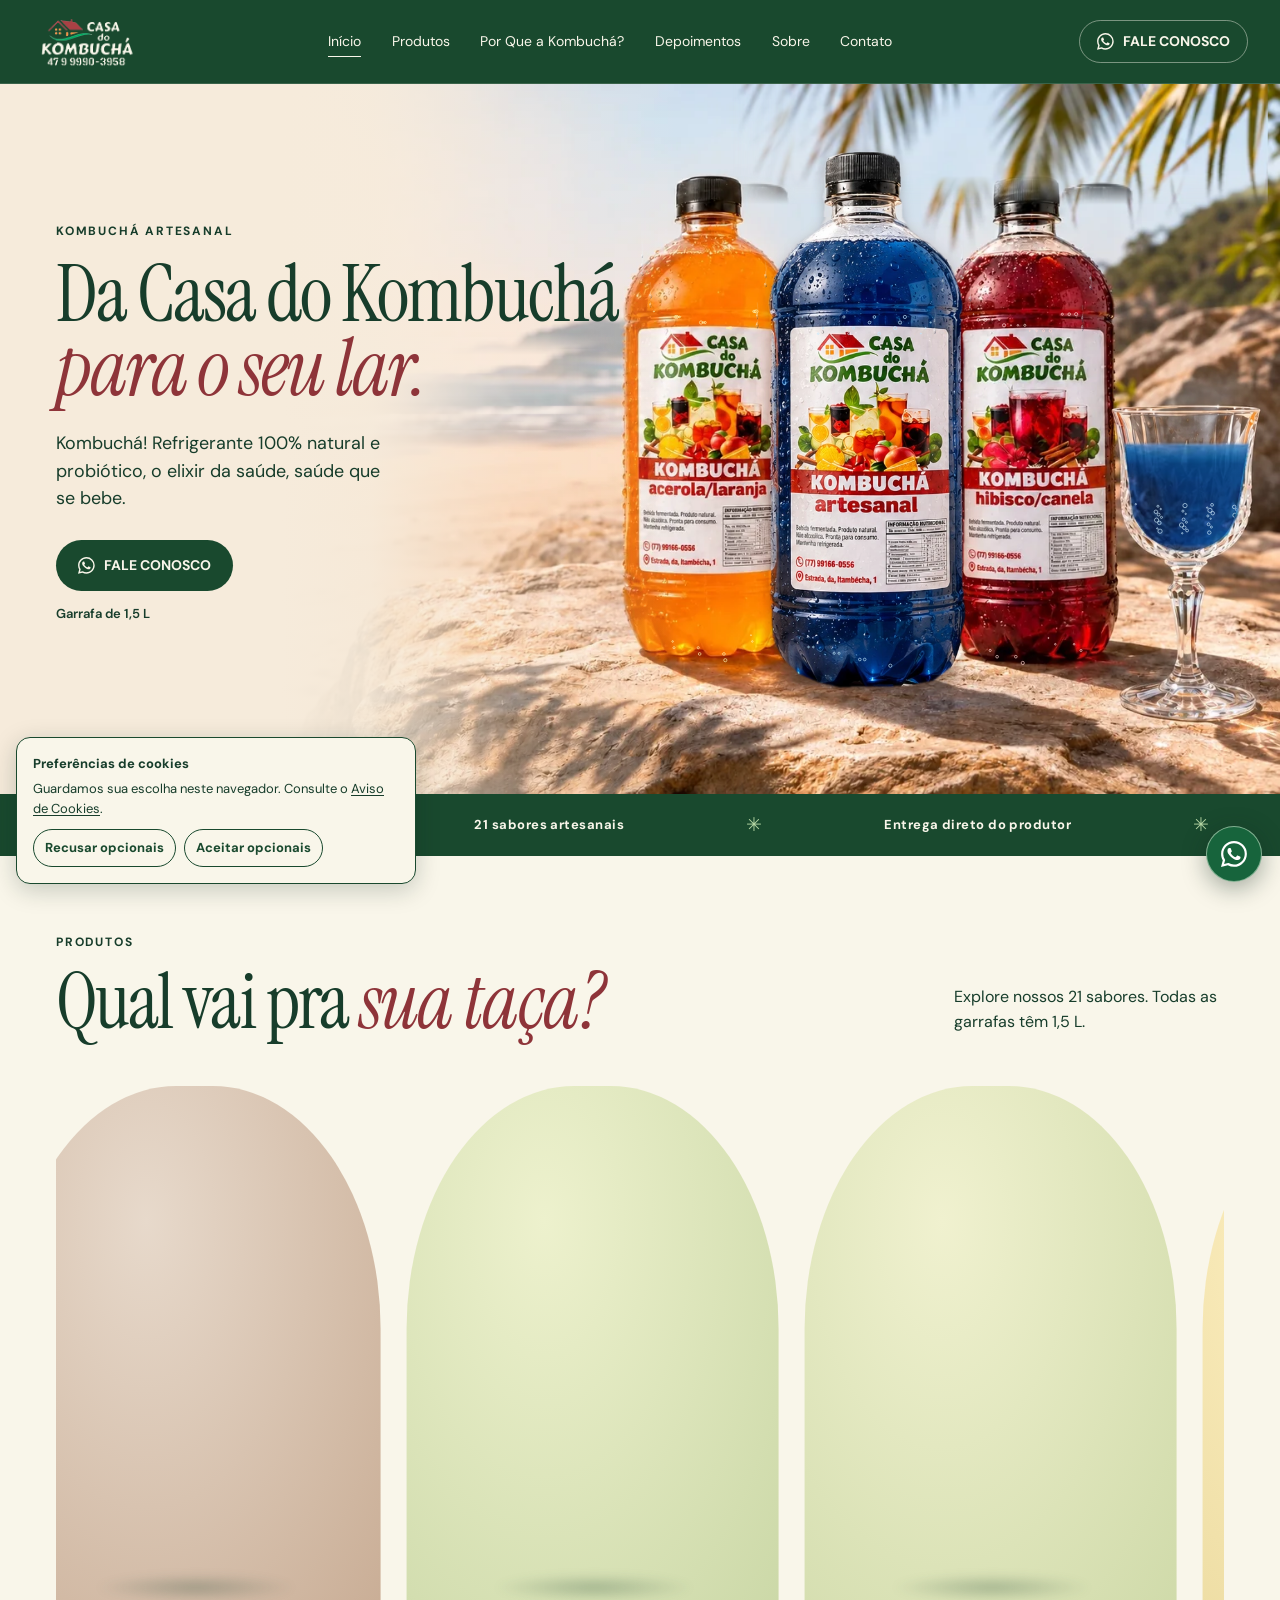
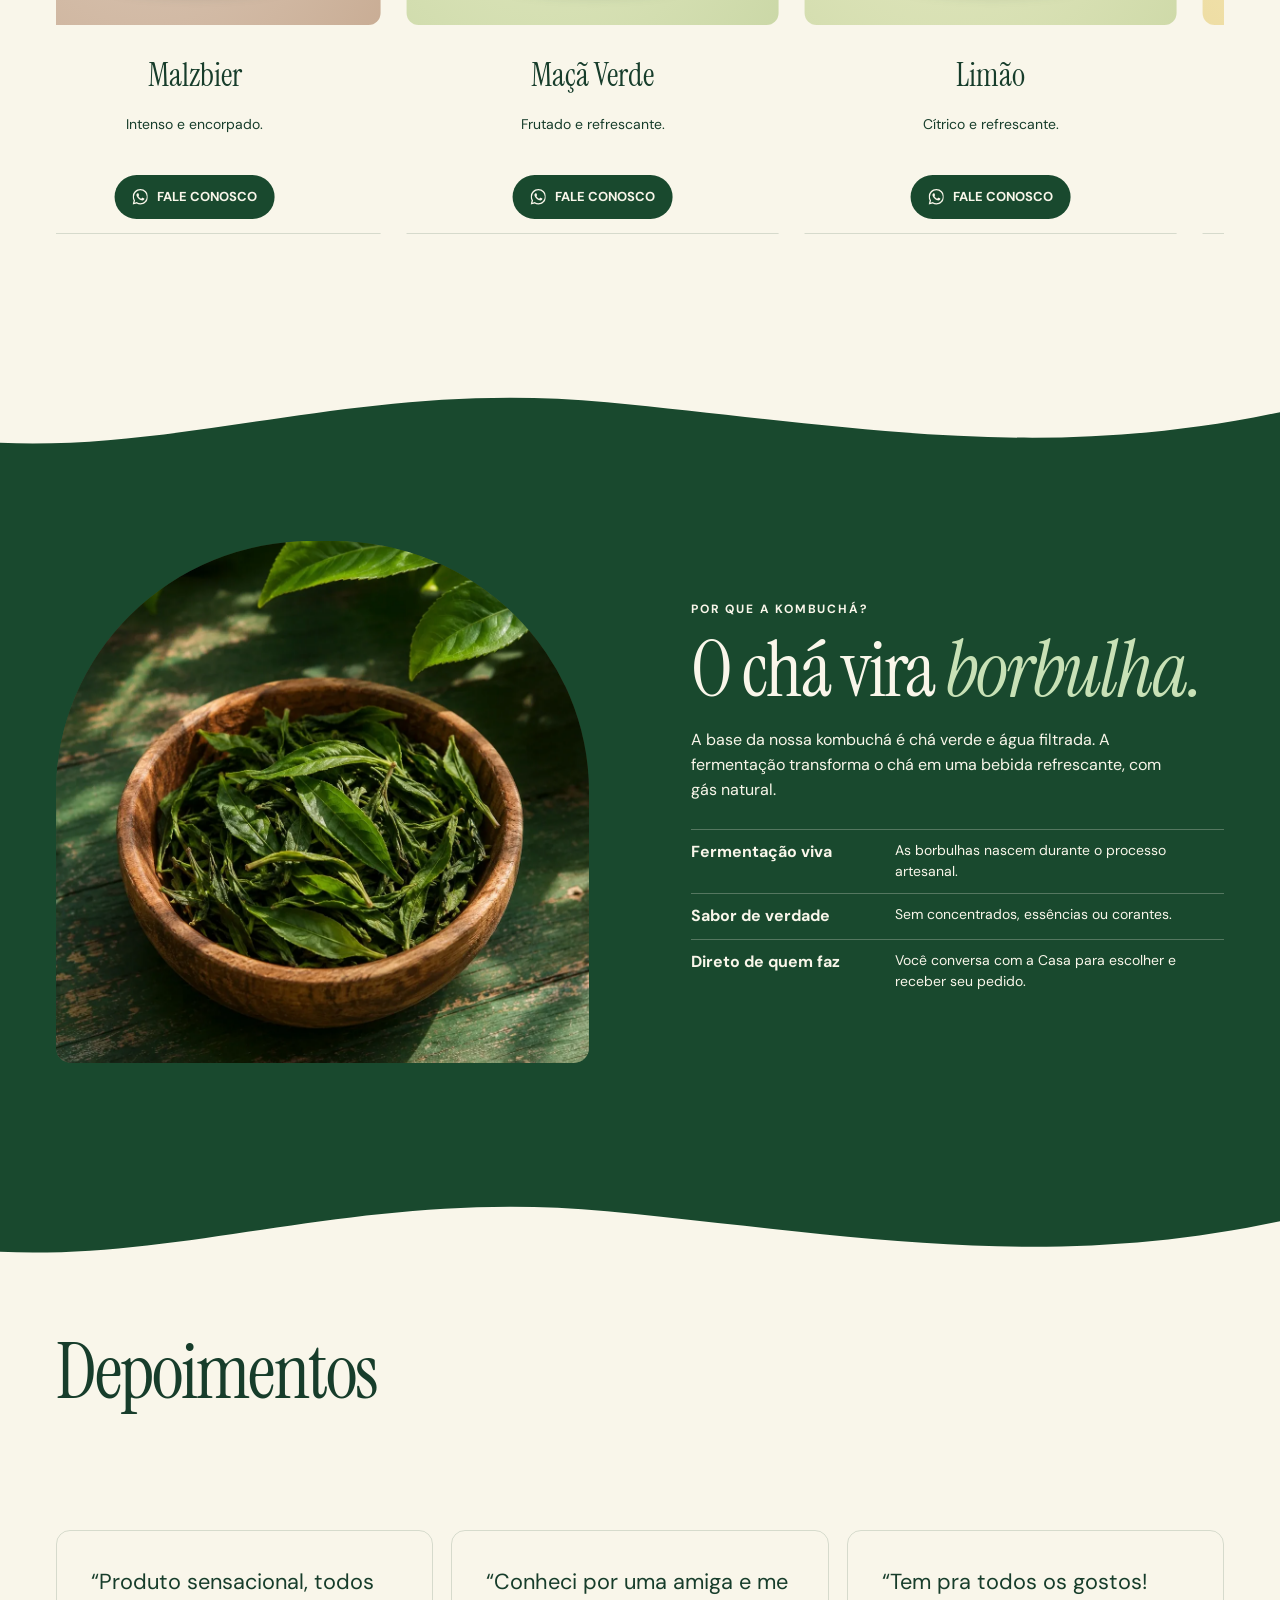
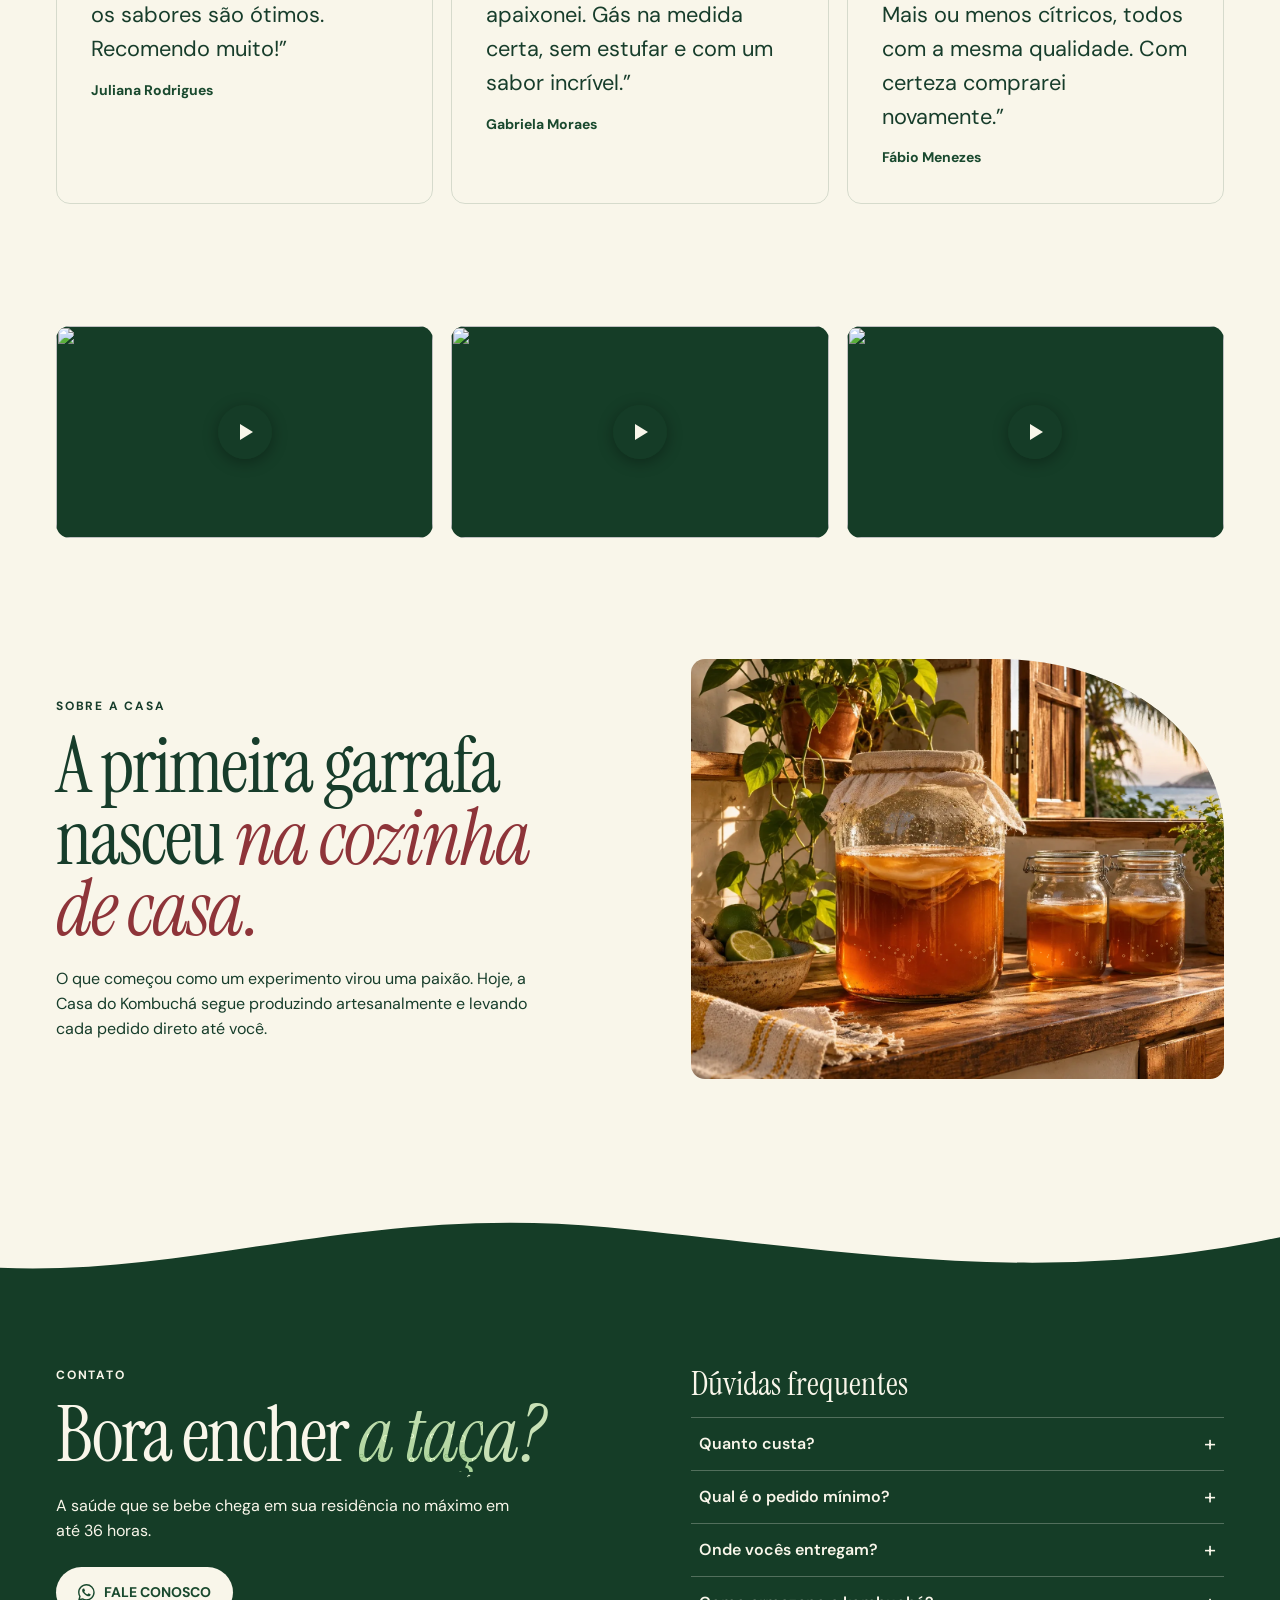
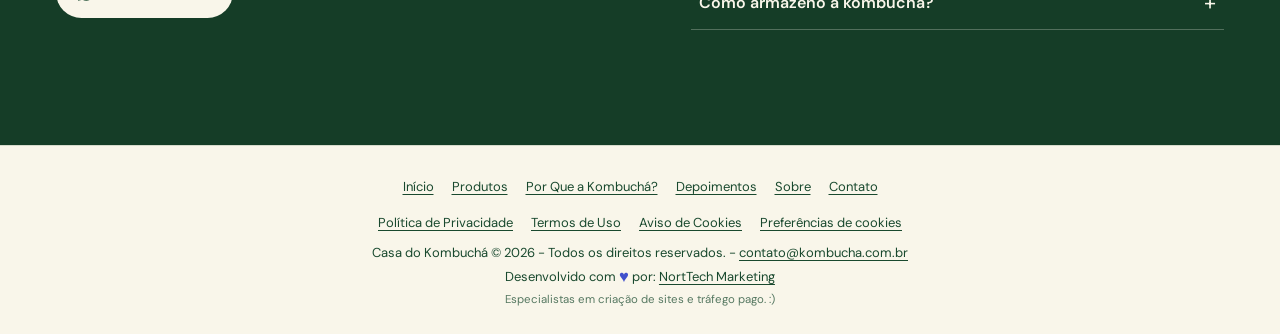
==== index.html @ cedf962f "Add files via upload" ====
<!doctype html>
<html lang="pt-BR">
<head>
<meta charset="utf-8">
<meta name="viewport" content="width=device-width, initial-scale=1">
<meta name="theme-color" content="#19492e">
<meta name="description" content="Kombuchá artesanal da Casa do Kombuchá. Escolha seus sabores em garrafas de 1,5 L e peça pelo WhatsApp. Entregas entre Florianópolis e Curitiba.">
<title>Casa do Kombuchá</title>
<link rel="canonical" href="https://casa-do-kombucha-artesanal.grandlight5.chatgpt.site/">
<meta name="robots" content="index,follow">
<meta property="og:type" content="website">
<meta property="og:locale" content="pt_BR">
<meta property="og:site_name" content="Casa do Kombuchá">
<meta property="og:title" content="Casa do Kombuchá">
<meta property="og:description" content="Kombuchá artesanal da Casa do Kombuchá. Escolha seus sabores em garrafas de 1,5 L e peça pelo WhatsApp. Entregas entre Florianópolis e Curitiba.">
<meta property="og:url" content="https://casa-do-kombucha-artesanal.grandlight5.chatgpt.site/">
<meta property="og:image" content="https://casa-do-kombucha-artesanal.grandlight5.chatgpt.site/assets/litoral-v6.webp">
<meta property="og:image:alt" content="Garrafas da Casa do Kombuchá à beira-mar">
<script type="application/ld+json">{"@context": "https://schema.org", "@graph": [{"@type": "Organization", "@id": "https://casa-do-kombucha-artesanal.grandlight5.chatgpt.site/#marca", "name": "Casa do Kombuchá", "url": "https://casa-do-kombucha-artesanal.grandlight5.chatgpt.site/", "email": "contato@kombucha.com.br", "logo": "https://casa-do-kombucha-artesanal.grandlight5.chatgpt.site/assets/logo.png"}, {"@type": "ItemList", "name": "Kombuchás artesanais", "itemListElement": [{"@type": "ListItem", "position": 1, "item": {"@type": "Product", "name": "Kombuchá Acerola & Laranja 1,5 L", "image": "https://casa-do-kombucha-artesanal.grandlight5.chatgpt.site/assets/acerola-gelada.webp", "brand": {"@id": "https://casa-do-kombucha-artesanal.grandlight5.chatgpt.site/#marca"}}}, {"@type": "ListItem", "position": 2, "item": {"@type": "Product", "name": "Kombuchá Artesanal 1,5 L", "image": "https://casa-do-kombucha-artesanal.grandlight5.chatgpt.site/assets/artesanal-gelada.webp", "brand": {"@id": "https://casa-do-kombucha-artesanal.grandlight5.chatgpt.site/#marca"}}}, {"@type": "ListItem", "position": 3, "item": {"@type": "Product", "name": "Kombuchá Hibisco & Canela 1,5 L", "image": "https://casa-do-kombucha-artesanal.grandlight5.chatgpt.site/assets/hibisco-gelada.webp", "brand": {"@id": "https://casa-do-kombucha-artesanal.grandlight5.chatgpt.site/#marca"}}}, {"@type": "ListItem", "position": 4, "item": {"@type": "Product", "name": "Kombuchá Malzbier 1,5 L", "image": "https://casa-do-kombucha-artesanal.grandlight5.chatgpt.site/assets/sabor-malzbier.webp", "brand": {"@id": "https://casa-do-kombucha-artesanal.grandlight5.chatgpt.site/#marca"}}}, {"@type": "ListItem", "position": 5, "item": {"@type": "Product", "name": "Kombuchá Maçã Verde 1,5 L", "image": "https://casa-do-kombucha-artesanal.grandlight5.chatgpt.site/assets/sabor-maca-verde.webp", "brand": {"@id": "https://casa-do-kombucha-artesanal.grandlight5.chatgpt.site/#marca"}}}, {"@type": "ListItem", "position": 6, "item": {"@type": "Product", "name": "Kombuchá Limão 1,5 L", "image": "https://casa-do-kombucha-artesanal.grandlight5.chatgpt.site/assets/sabor-limao.webp", "brand": {"@id": "https://casa-do-kombucha-artesanal.grandlight5.chatgpt.site/#marca"}}}, {"@type": "ListItem", "position": 7, "item": {"@type": "Product", "name": "Kombuchá Abacaxi 1,5 L", "image": "https://casa-do-kombucha-artesanal.grandlight5.chatgpt.site/assets/sabor-abacaxi.webp", "brand": {"@id": "https://casa-do-kombucha-artesanal.grandlight5.chatgpt.site/#marca"}}}, {"@type": "ListItem", "position": 8, "item": {"@type": "Product", "name": "Kombuchá Abacaxi com Hortelã 1,5 L", "image": "https://casa-do-kombucha-artesanal.grandlight5.chatgpt.site/assets/sabor-abacaxi-hortela.webp", "brand": {"@id": "https://casa-do-kombucha-artesanal.grandlight5.chatgpt.site/#marca"}}}, {"@type": "ListItem", "position": 9, "item": {"@type": "Product", "name": "Kombuchá Detox 1,5 L", "image": "https://casa-do-kombucha-artesanal.grandlight5.chatgpt.site/assets/sabor-detox.webp", "brand": {"@id": "https://casa-do-kombucha-artesanal.grandlight5.chatgpt.site/#marca"}}}, {"@type": "ListItem", "position": 10, "item": {"@type": "Product", "name": "Kombuchá Gengibre 1,5 L", "image": "https://casa-do-kombucha-artesanal.grandlight5.chatgpt.site/assets/sabor-gengibre.webp", "brand": {"@id": "https://casa-do-kombucha-artesanal.grandlight5.chatgpt.site/#marca"}}}, {"@type": "ListItem", "position": 11, "item": {"@type": "Product", "name": "Kombuchá Guaraná 1,5 L", "image": "https://casa-do-kombucha-artesanal.grandlight5.chatgpt.site/assets/sabor-guarana.webp", "brand": {"@id": "https://casa-do-kombucha-artesanal.grandlight5.chatgpt.site/#marca"}}}, {"@type": "ListItem", "position": 12, "item": {"@type": "Product", "name": "Kombuchá Laranja 1,5 L", "image": "https://casa-do-kombucha-artesanal.grandlight5.chatgpt.site/assets/sabor-laranja.webp", "brand": {"@id": "https://casa-do-kombucha-artesanal.grandlight5.chatgpt.site/#marca"}}}, {"@type": "ListItem", "position": 13, "item": {"@type": "Product", "name": "Kombuchá Manga 1,5 L", "image": "https://casa-do-kombucha-artesanal.grandlight5.chatgpt.site/assets/sabor-manga.webp", "brand": {"@id": "https://casa-do-kombucha-artesanal.grandlight5.chatgpt.site/#marca"}}}, {"@type": "ListItem", "position": 14, "item": {"@type": "Product", "name": "Kombuchá Maracujá 1,5 L", "image": "https://casa-do-kombucha-artesanal.grandlight5.chatgpt.site/assets/sabor-maracuja.webp", "brand": {"@id": "https://casa-do-kombucha-artesanal.grandlight5.chatgpt.site/#marca"}}}, {"@type": "ListItem", "position": 15, "item": {"@type": "Product", "name": "Kombuchá Vinho Tinto 1,5 L", "image": "https://casa-do-kombucha-artesanal.grandlight5.chatgpt.site/assets/sabor-vinho-tinto.webp", "brand": {"@id": "https://casa-do-kombucha-artesanal.grandlight5.chatgpt.site/#marca"}}}, {"@type": "ListItem", "position": 16, "item": {"@type": "Product", "name": "Kombuchá Uva Bordô 1,5 L", "image": "https://casa-do-kombucha-artesanal.grandlight5.chatgpt.site/assets/sabor-uva-bordo.webp", "brand": {"@id": "https://casa-do-kombucha-artesanal.grandlight5.chatgpt.site/#marca"}}}, {"@type": "ListItem", "position": 17, "item": {"@type": "Product", "name": "Kombuchá Quentão 1,5 L", "image": "https://casa-do-kombucha-artesanal.grandlight5.chatgpt.site/assets/sabor-quentao.webp", "brand": {"@id": "https://casa-do-kombucha-artesanal.grandlight5.chatgpt.site/#marca"}}}, {"@type": "ListItem", "position": 18, "item": {"@type": "Product", "name": "Kombuchá Frutas Vermelhas 1,5 L", "image": "https://casa-do-kombucha-artesanal.grandlight5.chatgpt.site/assets/sabor-frutas-vermelhas.webp", "brand": {"@id": "https://casa-do-kombucha-artesanal.grandlight5.chatgpt.site/#marca"}}}, {"@type": "ListItem", "position": 19, "item": {"@type": "Product", "name": "Kombuchá Goiaba 1,5 L", "image": "https://casa-do-kombucha-artesanal.grandlight5.chatgpt.site/assets/sabor-goiaba.webp", "brand": {"@id": "https://casa-do-kombucha-artesanal.grandlight5.chatgpt.site/#marca"}}}, {"@type": "ListItem", "position": 20, "item": {"@type": "Product", "name": "Kombuchá Fada Azul 1,5 L", "image": "https://casa-do-kombucha-artesanal.grandlight5.chatgpt.site/assets/sabor-fada-azul.webp", "brand": {"@id": "https://casa-do-kombucha-artesanal.grandlight5.chatgpt.site/#marca"}}}, {"@type": "ListItem", "position": 21, "item": {"@type": "Product", "name": "Kombuchá Caju 1,5 L", "image": "https://casa-do-kombucha-artesanal.grandlight5.chatgpt.site/assets/sabor-caju.webp", "brand": {"@id": "https://casa-do-kombucha-artesanal.grandlight5.chatgpt.site/#marca"}}}]}, {"@type": "FAQPage", "mainEntity": [{"@type": "Question", "name": "Quanto custa?", "acceptedAnswer": {"@type": "Answer", "text": "Consulte os valores e a entrega para sua cidade pelo WhatsApp."}}, {"@type": "Question", "name": "Qual é o pedido mínimo?", "acceptedAnswer": {"@type": "Answer", "text": "O pedido mínimo é de 3 garrafas. Também temos combos de 6 garrafas de 1,5 L."}}, {"@type": "Question", "name": "Onde vocês entregam?", "acceptedAnswer": {"@type": "Answer", "text": "Atendemos o corredor entre Florianópolis e Curitiba, especialmente o litoral norte catarinense. Consulte o prazo e a entrega para o seu endereço pelo WhatsApp."}}, {"@type": "Question", "name": "Como armazeno a kombuchá?", "acceptedAnswer": {"@type": "Answer", "text": "Mantenha na geladeira e siga as orientações do rótulo."}}]}]}</script>
<link rel="icon" href="assets/logo.png" type="image/png">
<link rel="preload" href="assets/fonts/instrument-serif-latin-400-normal.woff2" as="font" type="font/woff2" crossorigin>
<link rel="preload" href="assets/fonts/dm-sans-latin-400-normal.woff2" as="font" type="font/woff2" crossorigin>
<link rel="stylesheet" href="style.css?v=34">
<script src="vendor/lenis-1.1.13.min.js" defer></script>
<script src="smooth-scroll.js?v=34" defer></script>
<script src="carousel.js?v=34" defer></script>
<script src="main.js?v=34" defer></script><script src="letter-bubbles.js?v=34" defer></script>
<script src="ambient.js?v=34" defer></script>
<script src="/navigation.js?v=34" defer></script>
<script src="/cookies.js?v=13" defer></script>
<script src="/videos.js?v=34" defer></script>
</head>
<body>
<a class="skip-link" href="#conteudo">Pular para o conteúdo</a>
<header class="top">
  <a class="brand" href="#inicio" data-section="inicio" aria-label="Casa do Kombuchá, início"><img src="assets/logo.png" alt="Casa do Kombuchá" width="235" height="140" loading="eager" decoding="async"></a>
  <nav aria-label="Navegação principal">
    <a href="#inicio" data-section="inicio">Início</a><a href="#produtos" data-section="produtos">Produtos</a><a href="#por-que" data-section="por-que">Por Que a Kombuchá?</a><a href="#depoimentos" data-section="depoimentos">Depoimentos</a><a href="#sobre" data-section="sobre">Sobre</a><a href="#contato" data-section="contato">Contato</a>
  </nav>
  <a class="button nav-cta" data-whatsapp="menu" data-cta="whatsapp-menu" href="https://api.whatsapp.com/send/?phone=554799903958&amp;text=Ol%C3%A1%21+Vim+pelo+site+e+gostaria+de+mais+informa%C3%A7%C3%B5es.&amp;type=phone_number&amp;app_absent=0"><svg class="wa-icon" aria-hidden="true" viewBox="0 0 16 16"><path fill="currentColor" d="M13.601 2.326A7.854 7.854 0 0 0 7.99 0C3.618 0 .06 3.558.059 7.931c0 1.397.364 2.76 1.058 3.962L0 16l4.201-1.102a7.93 7.93 0 0 0 3.79.965h.003c4.371 0 7.929-3.558 7.931-7.932a7.88 7.88 0 0 0-2.324-5.605ZM7.994 14.524h-.003a6.58 6.58 0 0 1-3.355-.918l-.24-.143-2.494.654.666-2.432-.157-.25a6.57 6.57 0 0 1-1.009-3.503 6.59 6.59 0 0 1 6.594-6.593 6.55 6.55 0 0 1 4.662 1.932 6.55 6.55 0 0 1 1.929 4.664 6.6 6.6 0 0 1-6.593 6.589Zm3.617-4.94c-.198-.099-1.172-.578-1.354-.644-.182-.066-.314-.099-.446.099-.132.198-.512.644-.628.776-.115.132-.231.149-.429.05-.198-.1-.837-.309-1.594-.984-.59-.526-.988-1.176-1.104-1.374-.115-.198-.012-.305.087-.404.089-.089.198-.231.297-.347.1-.115.132-.198.199-.33.066-.132.033-.248-.017-.347-.05-.099-.446-1.074-.611-1.47-.16-.386-.324-.334-.446-.34l-.38-.006a.73.73 0 0 0-.529.248c-.182.198-.694.677-.694 1.652 0 .975.711 1.917.81 2.049.1.132 1.398 2.134 3.385 2.992.473.204.842.326 1.13.417.475.151.907.13 1.249.079.381-.057 1.172-.479 1.337-.942.165-.462.165-.859.116-.942-.05-.082-.182-.132-.38-.231Z"/></svg> FALE CONOSCO</a>
</header>
<main id="conteudo">
<section class="hero" id="inicio" aria-labelledby="titulo">
  <div class="hero-scene">
    <div class="hero-art">
      <img src="assets/litoral-v6-optimized.webp" srcset="assets/litoral-1280.webp 1280w, assets/litoral-v6-optimized.webp 1536w" sizes="(max-width:760px) 148vw, (max-width:1040px) 900px, 1180px" width="1536" height="1024" fetchpriority="high" decoding="async" alt="Três garrafas de Casa do Kombuchá e uma taça de cristal sobre uma pedra à beira-mar">
      <canvas class="hero-ambient" width="960" height="640" aria-hidden="true"></canvas>
      <svg class="glass-tone" viewBox="0 0 1536 1024" aria-hidden="true"><defs><linearGradient id="blue-tone" x1="0" x2="0" y1="518" y2="548" gradientUnits="userSpaceOnUse"><stop stop-color="#174a85" stop-opacity="0"/><stop offset="1" stop-color="#174a85" stop-opacity=".58"/></linearGradient></defs><path d="M1312 518 Q1401 515 1490 518 L1472 620 Q1459 668 1402 674 Q1342 668 1324 620Z" fill="url(#blue-tone)"/></svg>
      <svg class="pour" viewBox="0 0 1536 1024" aria-hidden="true">
        <defs>
          <linearGradient id="condensation" x1="0" x2="1" y1="0" y2="1"><stop stop-color="#fff" stop-opacity=".76"/><stop offset=".44" stop-color="#e8f7ff" stop-opacity=".11"/><stop offset=".78" stop-color="#08172b" stop-opacity=".34"/><stop offset="1" stop-color="#fff" stop-opacity=".71"/></linearGradient>
          <linearGradient id="rim-fade" x1="0" x2="0" y1="515" y2="521" gradientUnits="userSpaceOnUse"><stop stop-color="white"/><stop offset="1" stop-color="white" stop-opacity="0"/></linearGradient>
          <mask id="rim-mask" maskUnits="userSpaceOnUse" x="1288" y="465" width="225" height="56"><rect x="1288" y="465" width="225" height="56" fill="url(#rim-fade)"/></mask>
          <filter id="cold-mist"><feGaussianBlur stdDeviation="10"/></filter>
          <clipPath id="glass-fizz-zone"><path d="M1309 489 Q1401 482 1494 489 L1472 620 Q1459 668 1402 674 Q1342 668 1324 620Z"/></clipPath>
          <radialGradient id="mist-light"><stop stop-color="#fff" stop-opacity=".62"/><stop offset="1" stop-color="#def4ff" stop-opacity="0"/></radialGradient>
        </defs>
        <g id="cold-flavors"></g>
        <g id="hero-products">
          <ellipse id="bottle-shadow" cx="943" cy="855" rx="129" ry="31" fill="#241b19" opacity=".25" filter="url(#cold-mist)"/>
          <g id="pour-bottle" transform="translate(943 164)">
            <image id="resting-bottle" href="assets/artesanal-litoral.webp" x="-149" y="-68" width="298" height="779" preserveAspectRatio="none"/>
            <g id="cold-artesanal"></g>
          </g>
          <image href="assets/taca-cristal.webp" x="1288" y="465" width="225" height="56" mask="url(#rim-mask)"/>
          <g id="glass-fizz" clip-path="url(#glass-fizz-zone)"></g>
          <g id="mist-glass" class="cold-mist" opacity=".41" filter="url(#cold-mist)"><ellipse cx="1400" cy="472" rx="100" ry="29" fill="url(#mist-light)"/><ellipse cx="1440" cy="439" rx="82" ry="28" fill="url(#mist-light)"/></g>
        </g>
      </svg>
    </div>
  </div>
  <div class="hero-intro" aria-hidden="true"></div>
  <div class="hero-inner wrap">
    <div class="hero-copy">
      <p class="eyebrow">Kombuchá artesanal</p>
      <h1 id="titulo">Da Casa do Kombuchá<br> <em>para o seu lar.</em></h1>
      <p>Kombuchá! Refrigerante 100% natural e probiótico, o elixir da saúde, saúde que se bebe.</p>
      <div class="hero-actions"><a class="button primary" data-whatsapp="inicio" data-cta="whatsapp-inicio" href="https://api.whatsapp.com/send/?phone=554799903958&amp;text=Ol%C3%A1%21+Vim+pelo+site+e+gostaria+de+mais+informa%C3%A7%C3%B5es.&amp;type=phone_number&amp;app_absent=0"><svg class="wa-icon" aria-hidden="true" viewBox="0 0 16 16"><path fill="currentColor" d="M13.601 2.326A7.854 7.854 0 0 0 7.99 0C3.618 0 .06 3.558.059 7.931c0 1.397.364 2.76 1.058 3.962L0 16l4.201-1.102a7.93 7.93 0 0 0 3.79.965h.003c4.371 0 7.929-3.558 7.931-7.932a7.88 7.88 0 0 0-2.324-5.605ZM7.994 14.524h-.003a6.58 6.58 0 0 1-3.355-.918l-.24-.143-2.494.654.666-2.432-.157-.25a6.57 6.57 0 0 1-1.009-3.503 6.59 6.59 0 0 1 6.594-6.593 6.55 6.55 0 0 1 4.662 1.932 6.55 6.55 0 0 1 1.929 4.664 6.6 6.6 0 0 1-6.593 6.589Zm3.617-4.94c-.198-.099-1.172-.578-1.354-.644-.182-.066-.314-.099-.446.099-.132.198-.512.644-.628.776-.115.132-.231.149-.429.05-.198-.1-.837-.309-1.594-.984-.59-.526-.988-1.176-1.104-1.374-.115-.198-.012-.305.087-.404.089-.089.198-.231.297-.347.1-.115.132-.198.199-.33.066-.132.033-.248-.017-.347-.05-.099-.446-1.074-.611-1.47-.16-.386-.324-.334-.446-.34l-.38-.006a.73.73 0 0 0-.529.248c-.182.198-.694.677-.694 1.652 0 .975.711 1.917.81 2.049.1.132 1.398 2.134 3.385 2.992.473.204.842.326 1.13.417.475.151.907.13 1.249.079.381-.057 1.172-.479 1.337-.942.165-.462.165-.859.116-.942-.05-.082-.182-.132-.38-.231Z"/></svg> FALE CONOSCO</a></div>
      <p class="hero-note">Garrafa de 1,5 L</p>
    </div>
  </div>
  <div class="hero-index"><span aria-hidden="true"></span> Entregamos de: <strong>FLORIANÓPOLIS A CURITIBA</strong></div>
</section>
<div class="service-strip">
  <div class="service-track"><div class="service-group"><span>Fermentação natural</span><b aria-hidden="true">✳</b><span>21 sabores artesanais</span><b aria-hidden="true">✳</b><span>Entrega direto do produtor</span><b aria-hidden="true">✳</b></div><div class="service-group" aria-hidden="true"><span>Fermentação natural</span><b aria-hidden="true">✳</b><span>21 sabores artesanais</span><b aria-hidden="true">✳</b><span>Entrega direto do produtor</span><b aria-hidden="true">✳</b></div></div>
</div>
<section class="products wrap section" id="produtos" aria-labelledby="produtos-titulo">
  <div class="section-head reveal">
    <div><p class="eyebrow">Produtos</p><h2 id="produtos-titulo">Qual vai pra <em>sua taça?</em></h2></div>
    <p>Explore nossos 21 sabores. Todas as garrafas têm 1,5 L.</p>
  </div>
<div class="product-carousel" data-lenis-prevent role="region" aria-roledescription="carrossel" aria-label="Sabores de kombuchá" tabindex="0">
    <div class="flavor-grid"><article class="flavor" aria-label="Acerola &amp; Laranja"><div class="flavor-photo" data-flavor="acerola" data-tint="#e9f4ff" data-mask="assets/acerola-gelada.webp" style="--photo-light:#ffe1c8;--photo-dark:#efb193;--shadow-tint:#173d2b44"><span class="flavor-shadow" aria-hidden="true"></span><div class="flavor-bottle"><img data-src="assets/acerola-gelada.webp" alt="Garrafa de kombuchá Acerola &amp; Laranja" width="672" height="987" loading="lazy" decoding="async"><noscript><img src="assets/acerola-gelada.webp" alt="Garrafa de kombuchá Acerola &amp; Laranja" width="672" height="987" loading="lazy" decoding="async"></noscript><svg class="flavor-effects" viewBox="0 0 672 987" preserveAspectRatio="xMidYMid slice" aria-hidden="true"></svg></div></div><div class="flavor-copy"><h3>Acerola &amp; Laranja</h3><p>Cítrico e vibrante.</p><a class="button primary flavor-cta" data-whatsapp="produto-acerola" data-cta="whatsapp-produto-acerola" aria-label="Fale conosco sobre Acerola &amp; Laranja" href="https://api.whatsapp.com/send/?phone=554799903958&amp;text=Ol%C3%A1%21+Vim+pelo+site+e+gostaria+de+mais+informa%C3%A7%C3%B5es+sobre+o+kombuch%C3%A1+Acerola+%26+Laranja.&amp;type=phone_number&amp;app_absent=0"><svg class="wa-icon" aria-hidden="true" viewBox="0 0 16 16"><path fill="currentColor" d="M13.601 2.326A7.854 7.854 0 0 0 7.99 0C3.618 0 .06 3.558.059 7.931c0 1.397.364 2.76 1.058 3.962L0 16l4.201-1.102a7.93 7.93 0 0 0 3.79.965h.003c4.371 0 7.929-3.558 7.931-7.932a7.88 7.88 0 0 0-2.324-5.605ZM7.994 14.524h-.003a6.58 6.58 0 0 1-3.355-.918l-.24-.143-2.494.654.666-2.432-.157-.25a6.57 6.57 0 0 1-1.009-3.503 6.59 6.59 0 0 1 6.594-6.593 6.55 6.55 0 0 1 4.662 1.932 6.55 6.55 0 0 1 1.929 4.664 6.6 6.6 0 0 1-6.593 6.589Zm3.617-4.94c-.198-.099-1.172-.578-1.354-.644-.182-.066-.314-.099-.446.099-.132.198-.512.644-.628.776-.115.132-.231.149-.429.05-.198-.1-.837-.309-1.594-.984-.59-.526-.988-1.176-1.104-1.374-.115-.198-.012-.305.087-.404.089-.089.198-.231.297-.347.1-.115.132-.198.199-.33.066-.132.033-.248-.017-.347-.05-.099-.446-1.074-.611-1.47-.16-.386-.324-.334-.446-.34l-.38-.006a.73.73 0 0 0-.529.248c-.182.198-.694.677-.694 1.652 0 .975.711 1.917.81 2.049.1.132 1.398 2.134 3.385 2.992.473.204.842.326 1.13.417.475.151.907.13 1.249.079.381-.057 1.172-.479 1.337-.942.165-.462.165-.859.116-.942-.05-.082-.182-.132-.38-.231Z"/></svg> FALE CONOSCO</a></div></article><article class="flavor" aria-label="Artesanal"><div class="flavor-photo" data-flavor="artesanal" data-tint="#e9f4ff" data-mask="assets/artesanal-gelada.webp" style="--photo-light:#d5ecfd;--photo-dark:#99bbdf;--shadow-tint:#173d2b44"><span class="flavor-shadow" aria-hidden="true"></span><div class="flavor-bottle"><img data-src="assets/artesanal-gelada.webp" alt="Garrafa de kombuchá Artesanal" width="672" height="987" loading="lazy" decoding="async"><noscript><img src="assets/artesanal-gelada.webp" alt="Garrafa de kombuchá Artesanal" width="672" height="987" loading="lazy" decoding="async"></noscript><svg class="flavor-effects" viewBox="0 0 672 987" preserveAspectRatio="xMidYMid slice" aria-hidden="true"></svg></div></div><div class="flavor-copy"><h3>Artesanal</h3><p>Leve e delicado.</p><a class="button primary flavor-cta" data-whatsapp="produto-artesanal" data-cta="whatsapp-produto-artesanal" aria-label="Fale conosco sobre Artesanal" href="https://api.whatsapp.com/send/?phone=554799903958&amp;text=Ol%C3%A1%21+Vim+pelo+site+e+gostaria+de+mais+informa%C3%A7%C3%B5es+sobre+o+kombuch%C3%A1+Artesanal.&amp;type=phone_number&amp;app_absent=0"><svg class="wa-icon" aria-hidden="true" viewBox="0 0 16 16"><path fill="currentColor" d="M13.601 2.326A7.854 7.854 0 0 0 7.99 0C3.618 0 .06 3.558.059 7.931c0 1.397.364 2.76 1.058 3.962L0 16l4.201-1.102a7.93 7.93 0 0 0 3.79.965h.003c4.371 0 7.929-3.558 7.931-7.932a7.88 7.88 0 0 0-2.324-5.605ZM7.994 14.524h-.003a6.58 6.58 0 0 1-3.355-.918l-.24-.143-2.494.654.666-2.432-.157-.25a6.57 6.57 0 0 1-1.009-3.503 6.59 6.59 0 0 1 6.594-6.593 6.55 6.55 0 0 1 4.662 1.932 6.55 6.55 0 0 1 1.929 4.664 6.6 6.6 0 0 1-6.593 6.589Zm3.617-4.94c-.198-.099-1.172-.578-1.354-.644-.182-.066-.314-.099-.446.099-.132.198-.512.644-.628.776-.115.132-.231.149-.429.05-.198-.1-.837-.309-1.594-.984-.59-.526-.988-1.176-1.104-1.374-.115-.198-.012-.305.087-.404.089-.089.198-.231.297-.347.1-.115.132-.198.199-.33.066-.132.033-.248-.017-.347-.05-.099-.446-1.074-.611-1.47-.16-.386-.324-.334-.446-.34l-.38-.006a.73.73 0 0 0-.529.248c-.182.198-.694.677-.694 1.652 0 .975.711 1.917.81 2.049.1.132 1.398 2.134 3.385 2.992.473.204.842.326 1.13.417.475.151.907.13 1.249.079.381-.057 1.172-.479 1.337-.942.165-.462.165-.859.116-.942-.05-.082-.182-.132-.38-.231Z"/></svg> FALE CONOSCO</a></div></article><article class="flavor" aria-label="Hibisco &amp; Canela"><div class="flavor-photo" data-flavor="hibisco" data-tint="#e9f4ff" data-mask="assets/hibisco-gelada.webp" style="--photo-light:#f9d8e0;--photo-dark:#d89cab;--shadow-tint:#173d2b44"><span class="flavor-shadow" aria-hidden="true"></span><div class="flavor-bottle"><img data-src="assets/hibisco-gelada.webp" alt="Garrafa de kombuchá Hibisco &amp; Canela" width="672" height="987" loading="lazy" decoding="async"><noscript><img src="assets/hibisco-gelada.webp" alt="Garrafa de kombuchá Hibisco &amp; Canela" width="672" height="987" loading="lazy" decoding="async"></noscript><svg class="flavor-effects" viewBox="0 0 672 987" preserveAspectRatio="xMidYMid slice" aria-hidden="true"></svg></div></div><div class="flavor-copy"><h3>Hibisco &amp; Canela</h3><p>Floral com toque de especiaria.</p><a class="button primary flavor-cta" data-whatsapp="produto-hibisco" data-cta="whatsapp-produto-hibisco" aria-label="Fale conosco sobre Hibisco &amp; Canela" href="https://api.whatsapp.com/send/?phone=554799903958&amp;text=Ol%C3%A1%21+Vim+pelo+site+e+gostaria+de+mais+informa%C3%A7%C3%B5es+sobre+o+kombuch%C3%A1+Hibisco+%26+Canela.&amp;type=phone_number&amp;app_absent=0"><svg class="wa-icon" aria-hidden="true" viewBox="0 0 16 16"><path fill="currentColor" d="M13.601 2.326A7.854 7.854 0 0 0 7.99 0C3.618 0 .06 3.558.059 7.931c0 1.397.364 2.76 1.058 3.962L0 16l4.201-1.102a7.93 7.93 0 0 0 3.79.965h.003c4.371 0 7.929-3.558 7.931-7.932a7.88 7.88 0 0 0-2.324-5.605ZM7.994 14.524h-.003a6.58 6.58 0 0 1-3.355-.918l-.24-.143-2.494.654.666-2.432-.157-.25a6.57 6.57 0 0 1-1.009-3.503 6.59 6.59 0 0 1 6.594-6.593 6.55 6.55 0 0 1 4.662 1.932 6.55 6.55 0 0 1 1.929 4.664 6.6 6.6 0 0 1-6.593 6.589Zm3.617-4.94c-.198-.099-1.172-.578-1.354-.644-.182-.066-.314-.099-.446.099-.132.198-.512.644-.628.776-.115.132-.231.149-.429.05-.198-.1-.837-.309-1.594-.984-.59-.526-.988-1.176-1.104-1.374-.115-.198-.012-.305.087-.404.089-.089.198-.231.297-.347.1-.115.132-.198.199-.33.066-.132.033-.248-.017-.347-.05-.099-.446-1.074-.611-1.47-.16-.386-.324-.334-.446-.34l-.38-.006a.73.73 0 0 0-.529.248c-.182.198-.694.677-.694 1.652 0 .975.711 1.917.81 2.049.1.132 1.398 2.134 3.385 2.992.473.204.842.326 1.13.417.475.151.907.13 1.249.079.381-.057 1.172-.479 1.337-.942.165-.462.165-.859.116-.942-.05-.082-.182-.132-.38-.231Z"/></svg> FALE CONOSCO</a></div></article><article class="flavor" aria-label="Malzbier"><div class="flavor-photo" data-flavor="malzbier" data-tint="#e9f4ff" data-mask="assets/sabor-malzbier.webp" style="--photo-light:#e7d9cb;--photo-dark:#c9ad95;--shadow-tint:#173d2b44"><span class="flavor-shadow" aria-hidden="true"></span><div class="flavor-bottle"><img data-src="assets/sabor-malzbier.webp" alt="Garrafa de kombuchá Malzbier" width="672" height="987" loading="lazy" decoding="async"><noscript><img src="assets/sabor-malzbier.webp" alt="Garrafa de kombuchá Malzbier" width="672" height="987" loading="lazy" decoding="async"></noscript><svg class="flavor-effects" viewBox="0 0 672 987" preserveAspectRatio="xMidYMid slice" aria-hidden="true"></svg></div></div><div class="flavor-copy"><h3>Malzbier</h3><p>Intenso e encorpado.</p><a class="button primary flavor-cta" data-whatsapp="produto-malzbier" data-cta="whatsapp-produto-malzbier" aria-label="Fale conosco sobre Malzbier" href="https://api.whatsapp.com/send/?phone=554799903958&amp;text=Ol%C3%A1%21+Vim+pelo+site+e+gostaria+de+mais+informa%C3%A7%C3%B5es+sobre+o+kombuch%C3%A1+Malzbier.&amp;type=phone_number&amp;app_absent=0"><svg class="wa-icon" aria-hidden="true" viewBox="0 0 16 16"><path fill="currentColor" d="M13.601 2.326A7.854 7.854 0 0 0 7.99 0C3.618 0 .06 3.558.059 7.931c0 1.397.364 2.76 1.058 3.962L0 16l4.201-1.102a7.93 7.93 0 0 0 3.79.965h.003c4.371 0 7.929-3.558 7.931-7.932a7.88 7.88 0 0 0-2.324-5.605ZM7.994 14.524h-.003a6.58 6.58 0 0 1-3.355-.918l-.24-.143-2.494.654.666-2.432-.157-.25a6.57 6.57 0 0 1-1.009-3.503 6.59 6.59 0 0 1 6.594-6.593 6.55 6.55 0 0 1 4.662 1.932 6.55 6.55 0 0 1 1.929 4.664 6.6 6.6 0 0 1-6.593 6.589Zm3.617-4.94c-.198-.099-1.172-.578-1.354-.644-.182-.066-.314-.099-.446.099-.132.198-.512.644-.628.776-.115.132-.231.149-.429.05-.198-.1-.837-.309-1.594-.984-.59-.526-.988-1.176-1.104-1.374-.115-.198-.012-.305.087-.404.089-.089.198-.231.297-.347.1-.115.132-.198.199-.33.066-.132.033-.248-.017-.347-.05-.099-.446-1.074-.611-1.47-.16-.386-.324-.334-.446-.34l-.38-.006a.73.73 0 0 0-.529.248c-.182.198-.694.677-.694 1.652 0 .975.711 1.917.81 2.049.1.132 1.398 2.134 3.385 2.992.473.204.842.326 1.13.417.475.151.907.13 1.249.079.381-.057 1.172-.479 1.337-.942.165-.462.165-.859.116-.942-.05-.082-.182-.132-.38-.231Z"/></svg> FALE CONOSCO</a></div></article><article class="flavor" aria-label="Maçã Verde"><div class="flavor-photo" data-flavor="maca-verde" data-tint="#e9f4ff" data-mask="assets/sabor-maca-verde.webp" style="--photo-light:#edf1cd;--photo-dark:#cbd8a7;--shadow-tint:#173d2b44"><span class="flavor-shadow" aria-hidden="true"></span><div class="flavor-bottle"><img data-src="assets/sabor-maca-verde.webp" alt="Garrafa de kombuchá Maçã Verde" width="672" height="987" loading="lazy" decoding="async"><noscript><img src="assets/sabor-maca-verde.webp" alt="Garrafa de kombuchá Maçã Verde" width="672" height="987" loading="lazy" decoding="async"></noscript><svg class="flavor-effects" viewBox="0 0 672 987" preserveAspectRatio="xMidYMid slice" aria-hidden="true"></svg></div></div><div class="flavor-copy"><h3>Maçã Verde</h3><p>Frutado e refrescante.</p><a class="button primary flavor-cta" data-whatsapp="produto-maca-verde" data-cta="whatsapp-produto-maca-verde" aria-label="Fale conosco sobre Maçã Verde" href="https://api.whatsapp.com/send/?phone=554799903958&amp;text=Ol%C3%A1%21+Vim+pelo+site+e+gostaria+de+mais+informa%C3%A7%C3%B5es+sobre+o+kombuch%C3%A1+Ma%C3%A7%C3%A3+Verde.&amp;type=phone_number&amp;app_absent=0"><svg class="wa-icon" aria-hidden="true" viewBox="0 0 16 16"><path fill="currentColor" d="M13.601 2.326A7.854 7.854 0 0 0 7.99 0C3.618 0 .06 3.558.059 7.931c0 1.397.364 2.76 1.058 3.962L0 16l4.201-1.102a7.93 7.93 0 0 0 3.79.965h.003c4.371 0 7.929-3.558 7.931-7.932a7.88 7.88 0 0 0-2.324-5.605ZM7.994 14.524h-.003a6.58 6.58 0 0 1-3.355-.918l-.24-.143-2.494.654.666-2.432-.157-.25a6.57 6.57 0 0 1-1.009-3.503 6.59 6.59 0 0 1 6.594-6.593 6.55 6.55 0 0 1 4.662 1.932 6.55 6.55 0 0 1 1.929 4.664 6.6 6.6 0 0 1-6.593 6.589Zm3.617-4.94c-.198-.099-1.172-.578-1.354-.644-.182-.066-.314-.099-.446.099-.132.198-.512.644-.628.776-.115.132-.231.149-.429.05-.198-.1-.837-.309-1.594-.984-.59-.526-.988-1.176-1.104-1.374-.115-.198-.012-.305.087-.404.089-.089.198-.231.297-.347.1-.115.132-.198.199-.33.066-.132.033-.248-.017-.347-.05-.099-.446-1.074-.611-1.47-.16-.386-.324-.334-.446-.34l-.38-.006a.73.73 0 0 0-.529.248c-.182.198-.694.677-.694 1.652 0 .975.711 1.917.81 2.049.1.132 1.398 2.134 3.385 2.992.473.204.842.326 1.13.417.475.151.907.13 1.249.079.381-.057 1.172-.479 1.337-.942.165-.462.165-.859.116-.942-.05-.082-.182-.132-.38-.231Z"/></svg> FALE CONOSCO</a></div></article><article class="flavor" aria-label="Limão"><div class="flavor-photo" data-flavor="limao" data-tint="#e9f4ff" data-mask="assets/sabor-limao.webp" style="--photo-light:#f0f1cf;--photo-dark:#cfdaa9;--shadow-tint:#173d2b44"><span class="flavor-shadow" aria-hidden="true"></span><div class="flavor-bottle"><img data-src="assets/sabor-limao.webp" alt="Garrafa de kombuchá Limão" width="672" height="987" loading="lazy" decoding="async"><noscript><img src="assets/sabor-limao.webp" alt="Garrafa de kombuchá Limão" width="672" height="987" loading="lazy" decoding="async"></noscript><svg class="flavor-effects" viewBox="0 0 672 987" preserveAspectRatio="xMidYMid slice" aria-hidden="true"></svg></div></div><div class="flavor-copy"><h3>Limão</h3><p>Cítrico e refrescante.</p><a class="button primary flavor-cta" data-whatsapp="produto-limao" data-cta="whatsapp-produto-limao" aria-label="Fale conosco sobre Limão" href="https://api.whatsapp.com/send/?phone=554799903958&amp;text=Ol%C3%A1%21+Vim+pelo+site+e+gostaria+de+mais+informa%C3%A7%C3%B5es+sobre+o+kombuch%C3%A1+Lim%C3%A3o.&amp;type=phone_number&amp;app_absent=0"><svg class="wa-icon" aria-hidden="true" viewBox="0 0 16 16"><path fill="currentColor" d="M13.601 2.326A7.854 7.854 0 0 0 7.99 0C3.618 0 .06 3.558.059 7.931c0 1.397.364 2.76 1.058 3.962L0 16l4.201-1.102a7.93 7.93 0 0 0 3.79.965h.003c4.371 0 7.929-3.558 7.931-7.932a7.88 7.88 0 0 0-2.324-5.605ZM7.994 14.524h-.003a6.58 6.58 0 0 1-3.355-.918l-.24-.143-2.494.654.666-2.432-.157-.25a6.57 6.57 0 0 1-1.009-3.503 6.59 6.59 0 0 1 6.594-6.593 6.55 6.55 0 0 1 4.662 1.932 6.55 6.55 0 0 1 1.929 4.664 6.6 6.6 0 0 1-6.593 6.589Zm3.617-4.94c-.198-.099-1.172-.578-1.354-.644-.182-.066-.314-.099-.446.099-.132.198-.512.644-.628.776-.115.132-.231.149-.429.05-.198-.1-.837-.309-1.594-.984-.59-.526-.988-1.176-1.104-1.374-.115-.198-.012-.305.087-.404.089-.089.198-.231.297-.347.1-.115.132-.198.199-.33.066-.132.033-.248-.017-.347-.05-.099-.446-1.074-.611-1.47-.16-.386-.324-.334-.446-.34l-.38-.006a.73.73 0 0 0-.529.248c-.182.198-.694.677-.694 1.652 0 .975.711 1.917.81 2.049.1.132 1.398 2.134 3.385 2.992.473.204.842.326 1.13.417.475.151.907.13 1.249.079.381-.057 1.172-.479 1.337-.942.165-.462.165-.859.116-.942-.05-.082-.182-.132-.38-.231Z"/></svg> FALE CONOSCO</a></div></article><article class="flavor" aria-label="Abacaxi"><div class="flavor-photo" data-flavor="abacaxi" data-tint="#e9f4ff" data-mask="assets/sabor-abacaxi.webp" style="--photo-light:#fff1c4;--photo-dark:#ead99d;--shadow-tint:#173d2b44"><span class="flavor-shadow" aria-hidden="true"></span><div class="flavor-bottle"><img data-src="assets/sabor-abacaxi.webp" alt="Garrafa de kombuchá Abacaxi" width="672" height="987" loading="lazy" decoding="async"><noscript><img src="assets/sabor-abacaxi.webp" alt="Garrafa de kombuchá Abacaxi" width="672" height="987" loading="lazy" decoding="async"></noscript><svg class="flavor-effects" viewBox="0 0 672 987" preserveAspectRatio="xMidYMid slice" aria-hidden="true"></svg></div></div><div class="flavor-copy"><h3>Abacaxi</h3><p>Tropical e frutado.</p><a class="button primary flavor-cta" data-whatsapp="produto-abacaxi" data-cta="whatsapp-produto-abacaxi" aria-label="Fale conosco sobre Abacaxi" href="https://api.whatsapp.com/send/?phone=554799903958&amp;text=Ol%C3%A1%21+Vim+pelo+site+e+gostaria+de+mais+informa%C3%A7%C3%B5es+sobre+o+kombuch%C3%A1+Abacaxi.&amp;type=phone_number&amp;app_absent=0"><svg class="wa-icon" aria-hidden="true" viewBox="0 0 16 16"><path fill="currentColor" d="M13.601 2.326A7.854 7.854 0 0 0 7.99 0C3.618 0 .06 3.558.059 7.931c0 1.397.364 2.76 1.058 3.962L0 16l4.201-1.102a7.93 7.93 0 0 0 3.79.965h.003c4.371 0 7.929-3.558 7.931-7.932a7.88 7.88 0 0 0-2.324-5.605ZM7.994 14.524h-.003a6.58 6.58 0 0 1-3.355-.918l-.24-.143-2.494.654.666-2.432-.157-.25a6.57 6.57 0 0 1-1.009-3.503 6.59 6.59 0 0 1 6.594-6.593 6.55 6.55 0 0 1 4.662 1.932 6.55 6.55 0 0 1 1.929 4.664 6.6 6.6 0 0 1-6.593 6.589Zm3.617-4.94c-.198-.099-1.172-.578-1.354-.644-.182-.066-.314-.099-.446.099-.132.198-.512.644-.628.776-.115.132-.231.149-.429.05-.198-.1-.837-.309-1.594-.984-.59-.526-.988-1.176-1.104-1.374-.115-.198-.012-.305.087-.404.089-.089.198-.231.297-.347.1-.115.132-.198.199-.33.066-.132.033-.248-.017-.347-.05-.099-.446-1.074-.611-1.47-.16-.386-.324-.334-.446-.34l-.38-.006a.73.73 0 0 0-.529.248c-.182.198-.694.677-.694 1.652 0 .975.711 1.917.81 2.049.1.132 1.398 2.134 3.385 2.992.473.204.842.326 1.13.417.475.151.907.13 1.249.079.381-.057 1.172-.479 1.337-.942.165-.462.165-.859.116-.942-.05-.082-.182-.132-.38-.231Z"/></svg> FALE CONOSCO</a></div></article><article class="flavor" aria-label="Abacaxi com Hortelã"><div class="flavor-photo" data-flavor="abacaxi-hortela" data-tint="#e9f4ff" data-mask="assets/sabor-abacaxi-hortela.webp" style="--photo-light:#edf2d2;--photo-dark:#c2d6ad;--shadow-tint:#173d2b44"><span class="flavor-shadow" aria-hidden="true"></span><div class="flavor-bottle"><img data-src="assets/sabor-abacaxi-hortela.webp" alt="Garrafa de kombuchá Abacaxi com Hortelã" width="672" height="987" loading="lazy" decoding="async"><noscript><img src="assets/sabor-abacaxi-hortela.webp" alt="Garrafa de kombuchá Abacaxi com Hortelã" width="672" height="987" loading="lazy" decoding="async"></noscript><svg class="flavor-effects" viewBox="0 0 672 987" preserveAspectRatio="xMidYMid slice" aria-hidden="true"></svg></div></div><div class="flavor-copy"><h3>Abacaxi com Hortelã</h3><p>Tropical com frescor de hortelã.</p><a class="button primary flavor-cta" data-whatsapp="produto-abacaxi-hortela" data-cta="whatsapp-produto-abacaxi-hortela" aria-label="Fale conosco sobre Abacaxi com Hortelã" href="https://api.whatsapp.com/send/?phone=554799903958&amp;text=Ol%C3%A1%21+Vim+pelo+site+e+gostaria+de+mais+informa%C3%A7%C3%B5es+sobre+o+kombuch%C3%A1+Abacaxi+com+Hortel%C3%A3.&amp;type=phone_number&amp;app_absent=0"><svg class="wa-icon" aria-hidden="true" viewBox="0 0 16 16"><path fill="currentColor" d="M13.601 2.326A7.854 7.854 0 0 0 7.99 0C3.618 0 .06 3.558.059 7.931c0 1.397.364 2.76 1.058 3.962L0 16l4.201-1.102a7.93 7.93 0 0 0 3.79.965h.003c4.371 0 7.929-3.558 7.931-7.932a7.88 7.88 0 0 0-2.324-5.605ZM7.994 14.524h-.003a6.58 6.58 0 0 1-3.355-.918l-.24-.143-2.494.654.666-2.432-.157-.25a6.57 6.57 0 0 1-1.009-3.503 6.59 6.59 0 0 1 6.594-6.593 6.55 6.55 0 0 1 4.662 1.932 6.55 6.55 0 0 1 1.929 4.664 6.6 6.6 0 0 1-6.593 6.589Zm3.617-4.94c-.198-.099-1.172-.578-1.354-.644-.182-.066-.314-.099-.446.099-.132.198-.512.644-.628.776-.115.132-.231.149-.429.05-.198-.1-.837-.309-1.594-.984-.59-.526-.988-1.176-1.104-1.374-.115-.198-.012-.305.087-.404.089-.089.198-.231.297-.347.1-.115.132-.198.199-.33.066-.132.033-.248-.017-.347-.05-.099-.446-1.074-.611-1.47-.16-.386-.324-.334-.446-.34l-.38-.006a.73.73 0 0 0-.529.248c-.182.198-.694.677-.694 1.652 0 .975.711 1.917.81 2.049.1.132 1.398 2.134 3.385 2.992.473.204.842.326 1.13.417.475.151.907.13 1.249.079.381-.057 1.172-.479 1.337-.942.165-.462.165-.859.116-.942-.05-.082-.182-.132-.38-.231Z"/></svg> FALE CONOSCO</a></div></article><article class="flavor" aria-label="Detox"><div class="flavor-photo" data-flavor="detox" data-tint="#e9f4ff" data-mask="assets/sabor-detox.webp" style="--photo-light:#e5eed7;--photo-dark:#bcd1a9;--shadow-tint:#173d2b44"><span class="flavor-shadow" aria-hidden="true"></span><div class="flavor-bottle"><img data-src="assets/sabor-detox.webp" alt="Garrafa de kombuchá Detox" width="672" height="987" loading="lazy" decoding="async"><noscript><img src="assets/sabor-detox.webp" alt="Garrafa de kombuchá Detox" width="672" height="987" loading="lazy" decoding="async"></noscript><svg class="flavor-effects" viewBox="0 0 672 987" preserveAspectRatio="xMidYMid slice" aria-hidden="true"></svg></div></div><div class="flavor-copy"><h3>Detox</h3><p>Fresco e herbal.</p><a class="button primary flavor-cta" data-whatsapp="produto-detox" data-cta="whatsapp-produto-detox" aria-label="Fale conosco sobre Detox" href="https://api.whatsapp.com/send/?phone=554799903958&amp;text=Ol%C3%A1%21+Vim+pelo+site+e+gostaria+de+mais+informa%C3%A7%C3%B5es+sobre+o+kombuch%C3%A1+Detox.&amp;type=phone_number&amp;app_absent=0"><svg class="wa-icon" aria-hidden="true" viewBox="0 0 16 16"><path fill="currentColor" d="M13.601 2.326A7.854 7.854 0 0 0 7.99 0C3.618 0 .06 3.558.059 7.931c0 1.397.364 2.76 1.058 3.962L0 16l4.201-1.102a7.93 7.93 0 0 0 3.79.965h.003c4.371 0 7.929-3.558 7.931-7.932a7.88 7.88 0 0 0-2.324-5.605ZM7.994 14.524h-.003a6.58 6.58 0 0 1-3.355-.918l-.24-.143-2.494.654.666-2.432-.157-.25a6.57 6.57 0 0 1-1.009-3.503 6.59 6.59 0 0 1 6.594-6.593 6.55 6.55 0 0 1 4.662 1.932 6.55 6.55 0 0 1 1.929 4.664 6.6 6.6 0 0 1-6.593 6.589Zm3.617-4.94c-.198-.099-1.172-.578-1.354-.644-.182-.066-.314-.099-.446.099-.132.198-.512.644-.628.776-.115.132-.231.149-.429.05-.198-.1-.837-.309-1.594-.984-.59-.526-.988-1.176-1.104-1.374-.115-.198-.012-.305.087-.404.089-.089.198-.231.297-.347.1-.115.132-.198.199-.33.066-.132.033-.248-.017-.347-.05-.099-.446-1.074-.611-1.47-.16-.386-.324-.334-.446-.34l-.38-.006a.73.73 0 0 0-.529.248c-.182.198-.694.677-.694 1.652 0 .975.711 1.917.81 2.049.1.132 1.398 2.134 3.385 2.992.473.204.842.326 1.13.417.475.151.907.13 1.249.079.381-.057 1.172-.479 1.337-.942.165-.462.165-.859.116-.942-.05-.082-.182-.132-.38-.231Z"/></svg> FALE CONOSCO</a></div></article><article class="flavor" aria-label="Gengibre"><div class="flavor-photo" data-flavor="gengibre" data-tint="#e9f4ff" data-mask="assets/sabor-gengibre.webp" style="--photo-light:#f6e6c9;--photo-dark:#dec39a;--shadow-tint:#173d2b44"><span class="flavor-shadow" aria-hidden="true"></span><div class="flavor-bottle"><img data-src="assets/sabor-gengibre.webp" alt="Garrafa de kombuchá Gengibre" width="672" height="987" loading="lazy" decoding="async"><noscript><img src="assets/sabor-gengibre.webp" alt="Garrafa de kombuchá Gengibre" width="672" height="987" loading="lazy" decoding="async"></noscript><svg class="flavor-effects" viewBox="0 0 672 987" preserveAspectRatio="xMidYMid slice" aria-hidden="true"></svg></div></div><div class="flavor-copy"><h3>Gengibre</h3><p>Aromático e marcante.</p><a class="button primary flavor-cta" data-whatsapp="produto-gengibre" data-cta="whatsapp-produto-gengibre" aria-label="Fale conosco sobre Gengibre" href="https://api.whatsapp.com/send/?phone=554799903958&amp;text=Ol%C3%A1%21+Vim+pelo+site+e+gostaria+de+mais+informa%C3%A7%C3%B5es+sobre+o+kombuch%C3%A1+Gengibre.&amp;type=phone_number&amp;app_absent=0"><svg class="wa-icon" aria-hidden="true" viewBox="0 0 16 16"><path fill="currentColor" d="M13.601 2.326A7.854 7.854 0 0 0 7.99 0C3.618 0 .06 3.558.059 7.931c0 1.397.364 2.76 1.058 3.962L0 16l4.201-1.102a7.93 7.93 0 0 0 3.79.965h.003c4.371 0 7.929-3.558 7.931-7.932a7.88 7.88 0 0 0-2.324-5.605ZM7.994 14.524h-.003a6.58 6.58 0 0 1-3.355-.918l-.24-.143-2.494.654.666-2.432-.157-.25a6.57 6.57 0 0 1-1.009-3.503 6.59 6.59 0 0 1 6.594-6.593 6.55 6.55 0 0 1 4.662 1.932 6.55 6.55 0 0 1 1.929 4.664 6.6 6.6 0 0 1-6.593 6.589Zm3.617-4.94c-.198-.099-1.172-.578-1.354-.644-.182-.066-.314-.099-.446.099-.132.198-.512.644-.628.776-.115.132-.231.149-.429.05-.198-.1-.837-.309-1.594-.984-.59-.526-.988-1.176-1.104-1.374-.115-.198-.012-.305.087-.404.089-.089.198-.231.297-.347.1-.115.132-.198.199-.33.066-.132.033-.248-.017-.347-.05-.099-.446-1.074-.611-1.47-.16-.386-.324-.334-.446-.34l-.38-.006a.73.73 0 0 0-.529.248c-.182.198-.694.677-.694 1.652 0 .975.711 1.917.81 2.049.1.132 1.398 2.134 3.385 2.992.473.204.842.326 1.13.417.475.151.907.13 1.249.079.381-.057 1.172-.479 1.337-.942.165-.462.165-.859.116-.942-.05-.082-.182-.132-.38-.231Z"/></svg> FALE CONOSCO</a></div></article><article class="flavor" aria-label="Guaraná"><div class="flavor-photo" data-flavor="guarana" data-tint="#e9f4ff" data-mask="assets/sabor-guarana.webp" style="--photo-light:#f6e4ce;--photo-dark:#ddbc97;--shadow-tint:#173d2b44"><span class="flavor-shadow" aria-hidden="true"></span><div class="flavor-bottle"><img data-src="assets/sabor-guarana.webp" alt="Garrafa de kombuchá Guaraná" width="672" height="987" loading="lazy" decoding="async"><noscript><img src="assets/sabor-guarana.webp" alt="Garrafa de kombuchá Guaraná" width="672" height="987" loading="lazy" decoding="async"></noscript><svg class="flavor-effects" viewBox="0 0 672 987" preserveAspectRatio="xMidYMid slice" aria-hidden="true"></svg></div></div><div class="flavor-copy"><h3>Guaraná</h3><p>Suave e aromático.</p><a class="button primary flavor-cta" data-whatsapp="produto-guarana" data-cta="whatsapp-produto-guarana" aria-label="Fale conosco sobre Guaraná" href="https://api.whatsapp.com/send/?phone=554799903958&amp;text=Ol%C3%A1%21+Vim+pelo+site+e+gostaria+de+mais+informa%C3%A7%C3%B5es+sobre+o+kombuch%C3%A1+Guaran%C3%A1.&amp;type=phone_number&amp;app_absent=0"><svg class="wa-icon" aria-hidden="true" viewBox="0 0 16 16"><path fill="currentColor" d="M13.601 2.326A7.854 7.854 0 0 0 7.99 0C3.618 0 .06 3.558.059 7.931c0 1.397.364 2.76 1.058 3.962L0 16l4.201-1.102a7.93 7.93 0 0 0 3.79.965h.003c4.371 0 7.929-3.558 7.931-7.932a7.88 7.88 0 0 0-2.324-5.605ZM7.994 14.524h-.003a6.58 6.58 0 0 1-3.355-.918l-.24-.143-2.494.654.666-2.432-.157-.25a6.57 6.57 0 0 1-1.009-3.503 6.59 6.59 0 0 1 6.594-6.593 6.55 6.55 0 0 1 4.662 1.932 6.55 6.55 0 0 1 1.929 4.664 6.6 6.6 0 0 1-6.593 6.589Zm3.617-4.94c-.198-.099-1.172-.578-1.354-.644-.182-.066-.314-.099-.446.099-.132.198-.512.644-.628.776-.115.132-.231.149-.429.05-.198-.1-.837-.309-1.594-.984-.59-.526-.988-1.176-1.104-1.374-.115-.198-.012-.305.087-.404.089-.089.198-.231.297-.347.1-.115.132-.198.199-.33.066-.132.033-.248-.017-.347-.05-.099-.446-1.074-.611-1.47-.16-.386-.324-.334-.446-.34l-.38-.006a.73.73 0 0 0-.529.248c-.182.198-.694.677-.694 1.652 0 .975.711 1.917.81 2.049.1.132 1.398 2.134 3.385 2.992.473.204.842.326 1.13.417.475.151.907.13 1.249.079.381-.057 1.172-.479 1.337-.942.165-.462.165-.859.116-.942-.05-.082-.182-.132-.38-.231Z"/></svg> FALE CONOSCO</a></div></article><article class="flavor" aria-label="Laranja"><div class="flavor-photo" data-flavor="laranja" data-tint="#e9f4ff" data-mask="assets/sabor-laranja.webp" style="--photo-light:#ffe5c9;--photo-dark:#efbe95;--shadow-tint:#173d2b44"><span class="flavor-shadow" aria-hidden="true"></span><div class="flavor-bottle"><img data-src="assets/sabor-laranja.webp" alt="Garrafa de kombuchá Laranja" width="672" height="987" loading="lazy" decoding="async"><noscript><img src="assets/sabor-laranja.webp" alt="Garrafa de kombuchá Laranja" width="672" height="987" loading="lazy" decoding="async"></noscript><svg class="flavor-effects" viewBox="0 0 672 987" preserveAspectRatio="xMidYMid slice" aria-hidden="true"></svg></div></div><div class="flavor-copy"><h3>Laranja</h3><p>Cítrico e frutado.</p><a class="button primary flavor-cta" data-whatsapp="produto-laranja" data-cta="whatsapp-produto-laranja" aria-label="Fale conosco sobre Laranja" href="https://api.whatsapp.com/send/?phone=554799903958&amp;text=Ol%C3%A1%21+Vim+pelo+site+e+gostaria+de+mais+informa%C3%A7%C3%B5es+sobre+o+kombuch%C3%A1+Laranja.&amp;type=phone_number&amp;app_absent=0"><svg class="wa-icon" aria-hidden="true" viewBox="0 0 16 16"><path fill="currentColor" d="M13.601 2.326A7.854 7.854 0 0 0 7.99 0C3.618 0 .06 3.558.059 7.931c0 1.397.364 2.76 1.058 3.962L0 16l4.201-1.102a7.93 7.93 0 0 0 3.79.965h.003c4.371 0 7.929-3.558 7.931-7.932a7.88 7.88 0 0 0-2.324-5.605ZM7.994 14.524h-.003a6.58 6.58 0 0 1-3.355-.918l-.24-.143-2.494.654.666-2.432-.157-.25a6.57 6.57 0 0 1-1.009-3.503 6.59 6.59 0 0 1 6.594-6.593 6.55 6.55 0 0 1 4.662 1.932 6.55 6.55 0 0 1 1.929 4.664 6.6 6.6 0 0 1-6.593 6.589Zm3.617-4.94c-.198-.099-1.172-.578-1.354-.644-.182-.066-.314-.099-.446.099-.132.198-.512.644-.628.776-.115.132-.231.149-.429.05-.198-.1-.837-.309-1.594-.984-.59-.526-.988-1.176-1.104-1.374-.115-.198-.012-.305.087-.404.089-.089.198-.231.297-.347.1-.115.132-.198.199-.33.066-.132.033-.248-.017-.347-.05-.099-.446-1.074-.611-1.47-.16-.386-.324-.334-.446-.34l-.38-.006a.73.73 0 0 0-.529.248c-.182.198-.694.677-.694 1.652 0 .975.711 1.917.81 2.049.1.132 1.398 2.134 3.385 2.992.473.204.842.326 1.13.417.475.151.907.13 1.249.079.381-.057 1.172-.479 1.337-.942.165-.462.165-.859.116-.942-.05-.082-.182-.132-.38-.231Z"/></svg> FALE CONOSCO</a></div></article><article class="flavor" aria-label="Manga"><div class="flavor-photo" data-flavor="manga" data-tint="#e9f4ff" data-mask="assets/sabor-manga.webp" style="--photo-light:#ffebbd;--photo-dark:#ecc88c;--shadow-tint:#173d2b44"><span class="flavor-shadow" aria-hidden="true"></span><div class="flavor-bottle"><img data-src="assets/sabor-manga.webp" alt="Garrafa de kombuchá Manga" width="672" height="987" loading="lazy" decoding="async"><noscript><img src="assets/sabor-manga.webp" alt="Garrafa de kombuchá Manga" width="672" height="987" loading="lazy" decoding="async"></noscript><svg class="flavor-effects" viewBox="0 0 672 987" preserveAspectRatio="xMidYMid slice" aria-hidden="true"></svg></div></div><div class="flavor-copy"><h3>Manga</h3><p>Tropical e envolvente.</p><a class="button primary flavor-cta" data-whatsapp="produto-manga" data-cta="whatsapp-produto-manga" aria-label="Fale conosco sobre Manga" href="https://api.whatsapp.com/send/?phone=554799903958&amp;text=Ol%C3%A1%21+Vim+pelo+site+e+gostaria+de+mais+informa%C3%A7%C3%B5es+sobre+o+kombuch%C3%A1+Manga.&amp;type=phone_number&amp;app_absent=0"><svg class="wa-icon" aria-hidden="true" viewBox="0 0 16 16"><path fill="currentColor" d="M13.601 2.326A7.854 7.854 0 0 0 7.99 0C3.618 0 .06 3.558.059 7.931c0 1.397.364 2.76 1.058 3.962L0 16l4.201-1.102a7.93 7.93 0 0 0 3.79.965h.003c4.371 0 7.929-3.558 7.931-7.932a7.88 7.88 0 0 0-2.324-5.605ZM7.994 14.524h-.003a6.58 6.58 0 0 1-3.355-.918l-.24-.143-2.494.654.666-2.432-.157-.25a6.57 6.57 0 0 1-1.009-3.503 6.59 6.59 0 0 1 6.594-6.593 6.55 6.55 0 0 1 4.662 1.932 6.55 6.55 0 0 1 1.929 4.664 6.6 6.6 0 0 1-6.593 6.589Zm3.617-4.94c-.198-.099-1.172-.578-1.354-.644-.182-.066-.314-.099-.446.099-.132.198-.512.644-.628.776-.115.132-.231.149-.429.05-.198-.1-.837-.309-1.594-.984-.59-.526-.988-1.176-1.104-1.374-.115-.198-.012-.305.087-.404.089-.089.198-.231.297-.347.1-.115.132-.198.199-.33.066-.132.033-.248-.017-.347-.05-.099-.446-1.074-.611-1.47-.16-.386-.324-.334-.446-.34l-.38-.006a.73.73 0 0 0-.529.248c-.182.198-.694.677-.694 1.652 0 .975.711 1.917.81 2.049.1.132 1.398 2.134 3.385 2.992.473.204.842.326 1.13.417.475.151.907.13 1.249.079.381-.057 1.172-.479 1.337-.942.165-.462.165-.859.116-.942-.05-.082-.182-.132-.38-.231Z"/></svg> FALE CONOSCO</a></div></article><article class="flavor" aria-label="Maracujá"><div class="flavor-photo" data-flavor="maracuja" data-tint="#e9f4ff" data-mask="assets/sabor-maracuja.webp" style="--photo-light:#fff0be;--photo-dark:#e7d18c;--shadow-tint:#173d2b44"><span class="flavor-shadow" aria-hidden="true"></span><div class="flavor-bottle"><img data-src="assets/sabor-maracuja.webp" alt="Garrafa de kombuchá Maracujá" width="672" height="987" loading="lazy" decoding="async"><noscript><img src="assets/sabor-maracuja.webp" alt="Garrafa de kombuchá Maracujá" width="672" height="987" loading="lazy" decoding="async"></noscript><svg class="flavor-effects" viewBox="0 0 672 987" preserveAspectRatio="xMidYMid slice" aria-hidden="true"></svg></div></div><div class="flavor-copy"><h3>Maracujá</h3><p>Tropical com toque cítrico.</p><a class="button primary flavor-cta" data-whatsapp="produto-maracuja" data-cta="whatsapp-produto-maracuja" aria-label="Fale conosco sobre Maracujá" href="https://api.whatsapp.com/send/?phone=554799903958&amp;text=Ol%C3%A1%21+Vim+pelo+site+e+gostaria+de+mais+informa%C3%A7%C3%B5es+sobre+o+kombuch%C3%A1+Maracuj%C3%A1.&amp;type=phone_number&amp;app_absent=0"><svg class="wa-icon" aria-hidden="true" viewBox="0 0 16 16"><path fill="currentColor" d="M13.601 2.326A7.854 7.854 0 0 0 7.99 0C3.618 0 .06 3.558.059 7.931c0 1.397.364 2.76 1.058 3.962L0 16l4.201-1.102a7.93 7.93 0 0 0 3.79.965h.003c4.371 0 7.929-3.558 7.931-7.932a7.88 7.88 0 0 0-2.324-5.605ZM7.994 14.524h-.003a6.58 6.58 0 0 1-3.355-.918l-.24-.143-2.494.654.666-2.432-.157-.25a6.57 6.57 0 0 1-1.009-3.503 6.59 6.59 0 0 1 6.594-6.593 6.55 6.55 0 0 1 4.662 1.932 6.55 6.55 0 0 1 1.929 4.664 6.6 6.6 0 0 1-6.593 6.589Zm3.617-4.94c-.198-.099-1.172-.578-1.354-.644-.182-.066-.314-.099-.446.099-.132.198-.512.644-.628.776-.115.132-.231.149-.429.05-.198-.1-.837-.309-1.594-.984-.59-.526-.988-1.176-1.104-1.374-.115-.198-.012-.305.087-.404.089-.089.198-.231.297-.347.1-.115.132-.198.199-.33.066-.132.033-.248-.017-.347-.05-.099-.446-1.074-.611-1.47-.16-.386-.324-.334-.446-.34l-.38-.006a.73.73 0 0 0-.529.248c-.182.198-.694.677-.694 1.652 0 .975.711 1.917.81 2.049.1.132 1.398 2.134 3.385 2.992.473.204.842.326 1.13.417.475.151.907.13 1.249.079.381-.057 1.172-.479 1.337-.942.165-.462.165-.859.116-.942-.05-.082-.182-.132-.38-.231Z"/></svg> FALE CONOSCO</a></div></article><article class="flavor" aria-label="Vinho Tinto"><div class="flavor-photo" data-flavor="vinho-tinto" data-tint="#e9f4ff" data-mask="assets/sabor-vinho-tinto.webp" style="--photo-light:#eddae1;--photo-dark:#cfacb8;--shadow-tint:#173d2b44"><span class="flavor-shadow" aria-hidden="true"></span><div class="flavor-bottle"><img data-src="assets/sabor-vinho-tinto.webp" alt="Garrafa de kombuchá Vinho Tinto" width="672" height="987" loading="lazy" decoding="async"><noscript><img src="assets/sabor-vinho-tinto.webp" alt="Garrafa de kombuchá Vinho Tinto" width="672" height="987" loading="lazy" decoding="async"></noscript><svg class="flavor-effects" viewBox="0 0 672 987" preserveAspectRatio="xMidYMid slice" aria-hidden="true"></svg></div></div><div class="flavor-copy"><h3>Vinho Tinto</h3><p>Intenso e frutado.</p><a class="button primary flavor-cta" data-whatsapp="produto-vinho-tinto" data-cta="whatsapp-produto-vinho-tinto" aria-label="Fale conosco sobre Vinho Tinto" href="https://api.whatsapp.com/send/?phone=554799903958&amp;text=Ol%C3%A1%21+Vim+pelo+site+e+gostaria+de+mais+informa%C3%A7%C3%B5es+sobre+o+kombuch%C3%A1+Vinho+Tinto.&amp;type=phone_number&amp;app_absent=0"><svg class="wa-icon" aria-hidden="true" viewBox="0 0 16 16"><path fill="currentColor" d="M13.601 2.326A7.854 7.854 0 0 0 7.99 0C3.618 0 .06 3.558.059 7.931c0 1.397.364 2.76 1.058 3.962L0 16l4.201-1.102a7.93 7.93 0 0 0 3.79.965h.003c4.371 0 7.929-3.558 7.931-7.932a7.88 7.88 0 0 0-2.324-5.605ZM7.994 14.524h-.003a6.58 6.58 0 0 1-3.355-.918l-.24-.143-2.494.654.666-2.432-.157-.25a6.57 6.57 0 0 1-1.009-3.503 6.59 6.59 0 0 1 6.594-6.593 6.55 6.55 0 0 1 4.662 1.932 6.55 6.55 0 0 1 1.929 4.664 6.6 6.6 0 0 1-6.593 6.589Zm3.617-4.94c-.198-.099-1.172-.578-1.354-.644-.182-.066-.314-.099-.446.099-.132.198-.512.644-.628.776-.115.132-.231.149-.429.05-.198-.1-.837-.309-1.594-.984-.59-.526-.988-1.176-1.104-1.374-.115-.198-.012-.305.087-.404.089-.089.198-.231.297-.347.1-.115.132-.198.199-.33.066-.132.033-.248-.017-.347-.05-.099-.446-1.074-.611-1.47-.16-.386-.324-.334-.446-.34l-.38-.006a.73.73 0 0 0-.529.248c-.182.198-.694.677-.694 1.652 0 .975.711 1.917.81 2.049.1.132 1.398 2.134 3.385 2.992.473.204.842.326 1.13.417.475.151.907.13 1.249.079.381-.057 1.172-.479 1.337-.942.165-.462.165-.859.116-.942-.05-.082-.182-.132-.38-.231Z"/></svg> FALE CONOSCO</a></div></article><article class="flavor" aria-label="Uva Bordô"><div class="flavor-photo" data-flavor="uva-bordo" data-tint="#e9f4ff" data-mask="assets/sabor-uva-bordo.webp" style="--photo-light:#e9dbea;--photo-dark:#c5a8cb;--shadow-tint:#173d2b44"><span class="flavor-shadow" aria-hidden="true"></span><div class="flavor-bottle"><img data-src="assets/sabor-uva-bordo.webp" alt="Garrafa de kombuchá Uva Bordô" width="672" height="987" loading="lazy" decoding="async"><noscript><img src="assets/sabor-uva-bordo.webp" alt="Garrafa de kombuchá Uva Bordô" width="672" height="987" loading="lazy" decoding="async"></noscript><svg class="flavor-effects" viewBox="0 0 672 987" preserveAspectRatio="xMidYMid slice" aria-hidden="true"></svg></div></div><div class="flavor-copy"><h3>Uva Bordô</h3><p>Frutado e marcante.</p><a class="button primary flavor-cta" data-whatsapp="produto-uva-bordo" data-cta="whatsapp-produto-uva-bordo" aria-label="Fale conosco sobre Uva Bordô" href="https://api.whatsapp.com/send/?phone=554799903958&amp;text=Ol%C3%A1%21+Vim+pelo+site+e+gostaria+de+mais+informa%C3%A7%C3%B5es+sobre+o+kombuch%C3%A1+Uva+Bord%C3%B4.&amp;type=phone_number&amp;app_absent=0"><svg class="wa-icon" aria-hidden="true" viewBox="0 0 16 16"><path fill="currentColor" d="M13.601 2.326A7.854 7.854 0 0 0 7.99 0C3.618 0 .06 3.558.059 7.931c0 1.397.364 2.76 1.058 3.962L0 16l4.201-1.102a7.93 7.93 0 0 0 3.79.965h.003c4.371 0 7.929-3.558 7.931-7.932a7.88 7.88 0 0 0-2.324-5.605ZM7.994 14.524h-.003a6.58 6.58 0 0 1-3.355-.918l-.24-.143-2.494.654.666-2.432-.157-.25a6.57 6.57 0 0 1-1.009-3.503 6.59 6.59 0 0 1 6.594-6.593 6.55 6.55 0 0 1 4.662 1.932 6.55 6.55 0 0 1 1.929 4.664 6.6 6.6 0 0 1-6.593 6.589Zm3.617-4.94c-.198-.099-1.172-.578-1.354-.644-.182-.066-.314-.099-.446.099-.132.198-.512.644-.628.776-.115.132-.231.149-.429.05-.198-.1-.837-.309-1.594-.984-.59-.526-.988-1.176-1.104-1.374-.115-.198-.012-.305.087-.404.089-.089.198-.231.297-.347.1-.115.132-.198.199-.33.066-.132.033-.248-.017-.347-.05-.099-.446-1.074-.611-1.47-.16-.386-.324-.334-.446-.34l-.38-.006a.73.73 0 0 0-.529.248c-.182.198-.694.677-.694 1.652 0 .975.711 1.917.81 2.049.1.132 1.398 2.134 3.385 2.992.473.204.842.326 1.13.417.475.151.907.13 1.249.079.381-.057 1.172-.479 1.337-.942.165-.462.165-.859.116-.942-.05-.082-.182-.132-.38-.231Z"/></svg> FALE CONOSCO</a></div></article><article class="flavor" aria-label="Quentão"><div class="flavor-photo" data-flavor="quentao" data-tint="#e9f4ff" data-mask="assets/sabor-quentao.webp" style="--photo-light:#f0dcd3;--photo-dark:#d7b3a7;--shadow-tint:#173d2b44"><span class="flavor-shadow" aria-hidden="true"></span><div class="flavor-bottle"><img data-src="assets/sabor-quentao.webp" alt="Garrafa de kombuchá Quentão" width="672" height="987" loading="lazy" decoding="async"><noscript><img src="assets/sabor-quentao.webp" alt="Garrafa de kombuchá Quentão" width="672" height="987" loading="lazy" decoding="async"></noscript><svg class="flavor-effects" viewBox="0 0 672 987" preserveAspectRatio="xMidYMid slice" aria-hidden="true"></svg></div></div><div class="flavor-copy"><h3>Quentão</h3><p>Aromático e especiado.</p><a class="button primary flavor-cta" data-whatsapp="produto-quentao" data-cta="whatsapp-produto-quentao" aria-label="Fale conosco sobre Quentão" href="https://api.whatsapp.com/send/?phone=554799903958&amp;text=Ol%C3%A1%21+Vim+pelo+site+e+gostaria+de+mais+informa%C3%A7%C3%B5es+sobre+o+kombuch%C3%A1+Quent%C3%A3o.&amp;type=phone_number&amp;app_absent=0"><svg class="wa-icon" aria-hidden="true" viewBox="0 0 16 16"><path fill="currentColor" d="M13.601 2.326A7.854 7.854 0 0 0 7.99 0C3.618 0 .06 3.558.059 7.931c0 1.397.364 2.76 1.058 3.962L0 16l4.201-1.102a7.93 7.93 0 0 0 3.79.965h.003c4.371 0 7.929-3.558 7.931-7.932a7.88 7.88 0 0 0-2.324-5.605ZM7.994 14.524h-.003a6.58 6.58 0 0 1-3.355-.918l-.24-.143-2.494.654.666-2.432-.157-.25a6.57 6.57 0 0 1-1.009-3.503 6.59 6.59 0 0 1 6.594-6.593 6.55 6.55 0 0 1 4.662 1.932 6.55 6.55 0 0 1 1.929 4.664 6.6 6.6 0 0 1-6.593 6.589Zm3.617-4.94c-.198-.099-1.172-.578-1.354-.644-.182-.066-.314-.099-.446.099-.132.198-.512.644-.628.776-.115.132-.231.149-.429.05-.198-.1-.837-.309-1.594-.984-.59-.526-.988-1.176-1.104-1.374-.115-.198-.012-.305.087-.404.089-.089.198-.231.297-.347.1-.115.132-.198.199-.33.066-.132.033-.248-.017-.347-.05-.099-.446-1.074-.611-1.47-.16-.386-.324-.334-.446-.34l-.38-.006a.73.73 0 0 0-.529.248c-.182.198-.694.677-.694 1.652 0 .975.711 1.917.81 2.049.1.132 1.398 2.134 3.385 2.992.473.204.842.326 1.13.417.475.151.907.13 1.249.079.381-.057 1.172-.479 1.337-.942.165-.462.165-.859.116-.942-.05-.082-.182-.132-.38-.231Z"/></svg> FALE CONOSCO</a></div></article><article class="flavor" aria-label="Frutas Vermelhas"><div class="flavor-photo" data-flavor="frutas-vermelhas" data-tint="#e9f4ff" data-mask="assets/sabor-frutas-vermelhas.webp" style="--photo-light:#f8dfe5;--photo-dark:#e2b4c0;--shadow-tint:#173d2b44"><span class="flavor-shadow" aria-hidden="true"></span><div class="flavor-bottle"><img data-src="assets/sabor-frutas-vermelhas.webp" alt="Garrafa de kombuchá Frutas Vermelhas" width="672" height="987" loading="lazy" decoding="async"><noscript><img src="assets/sabor-frutas-vermelhas.webp" alt="Garrafa de kombuchá Frutas Vermelhas" width="672" height="987" loading="lazy" decoding="async"></noscript><svg class="flavor-effects" viewBox="0 0 672 987" preserveAspectRatio="xMidYMid slice" aria-hidden="true"></svg></div></div><div class="flavor-copy"><h3>Frutas Vermelhas</h3><p>Frutado e vibrante.</p><a class="button primary flavor-cta" data-whatsapp="produto-frutas-vermelhas" data-cta="whatsapp-produto-frutas-vermelhas" aria-label="Fale conosco sobre Frutas Vermelhas" href="https://api.whatsapp.com/send/?phone=554799903958&amp;text=Ol%C3%A1%21+Vim+pelo+site+e+gostaria+de+mais+informa%C3%A7%C3%B5es+sobre+o+kombuch%C3%A1+Frutas+Vermelhas.&amp;type=phone_number&amp;app_absent=0"><svg class="wa-icon" aria-hidden="true" viewBox="0 0 16 16"><path fill="currentColor" d="M13.601 2.326A7.854 7.854 0 0 0 7.99 0C3.618 0 .06 3.558.059 7.931c0 1.397.364 2.76 1.058 3.962L0 16l4.201-1.102a7.93 7.93 0 0 0 3.79.965h.003c4.371 0 7.929-3.558 7.931-7.932a7.88 7.88 0 0 0-2.324-5.605ZM7.994 14.524h-.003a6.58 6.58 0 0 1-3.355-.918l-.24-.143-2.494.654.666-2.432-.157-.25a6.57 6.57 0 0 1-1.009-3.503 6.59 6.59 0 0 1 6.594-6.593 6.55 6.55 0 0 1 4.662 1.932 6.55 6.55 0 0 1 1.929 4.664 6.6 6.6 0 0 1-6.593 6.589Zm3.617-4.94c-.198-.099-1.172-.578-1.354-.644-.182-.066-.314-.099-.446.099-.132.198-.512.644-.628.776-.115.132-.231.149-.429.05-.198-.1-.837-.309-1.594-.984-.59-.526-.988-1.176-1.104-1.374-.115-.198-.012-.305.087-.404.089-.089.198-.231.297-.347.1-.115.132-.198.199-.33.066-.132.033-.248-.017-.347-.05-.099-.446-1.074-.611-1.47-.16-.386-.324-.334-.446-.34l-.38-.006a.73.73 0 0 0-.529.248c-.182.198-.694.677-.694 1.652 0 .975.711 1.917.81 2.049.1.132 1.398 2.134 3.385 2.992.473.204.842.326 1.13.417.475.151.907.13 1.249.079.381-.057 1.172-.479 1.337-.942.165-.462.165-.859.116-.942-.05-.082-.182-.132-.38-.231Z"/></svg> FALE CONOSCO</a></div></article><article class="flavor" aria-label="Goiaba"><div class="flavor-photo" data-flavor="goiaba" data-tint="#e9f4ff" data-mask="assets/sabor-goiaba.webp" style="--photo-light:#ffe0d6;--photo-dark:#e9b6a6;--shadow-tint:#173d2b44"><span class="flavor-shadow" aria-hidden="true"></span><div class="flavor-bottle"><img data-src="assets/sabor-goiaba.webp" alt="Garrafa de kombuchá Goiaba" width="672" height="987" loading="lazy" decoding="async"><noscript><img src="assets/sabor-goiaba.webp" alt="Garrafa de kombuchá Goiaba" width="672" height="987" loading="lazy" decoding="async"></noscript><svg class="flavor-effects" viewBox="0 0 672 987" preserveAspectRatio="xMidYMid slice" aria-hidden="true"></svg></div></div><div class="flavor-copy"><h3>Goiaba</h3><p>Tropical e delicado.</p><a class="button primary flavor-cta" data-whatsapp="produto-goiaba" data-cta="whatsapp-produto-goiaba" aria-label="Fale conosco sobre Goiaba" href="https://api.whatsapp.com/send/?phone=554799903958&amp;text=Ol%C3%A1%21+Vim+pelo+site+e+gostaria+de+mais+informa%C3%A7%C3%B5es+sobre+o+kombuch%C3%A1+Goiaba.&amp;type=phone_number&amp;app_absent=0"><svg class="wa-icon" aria-hidden="true" viewBox="0 0 16 16"><path fill="currentColor" d="M13.601 2.326A7.854 7.854 0 0 0 7.99 0C3.618 0 .06 3.558.059 7.931c0 1.397.364 2.76 1.058 3.962L0 16l4.201-1.102a7.93 7.93 0 0 0 3.79.965h.003c4.371 0 7.929-3.558 7.931-7.932a7.88 7.88 0 0 0-2.324-5.605ZM7.994 14.524h-.003a6.58 6.58 0 0 1-3.355-.918l-.24-.143-2.494.654.666-2.432-.157-.25a6.57 6.57 0 0 1-1.009-3.503 6.59 6.59 0 0 1 6.594-6.593 6.55 6.55 0 0 1 4.662 1.932 6.55 6.55 0 0 1 1.929 4.664 6.6 6.6 0 0 1-6.593 6.589Zm3.617-4.94c-.198-.099-1.172-.578-1.354-.644-.182-.066-.314-.099-.446.099-.132.198-.512.644-.628.776-.115.132-.231.149-.429.05-.198-.1-.837-.309-1.594-.984-.59-.526-.988-1.176-1.104-1.374-.115-.198-.012-.305.087-.404.089-.089.198-.231.297-.347.1-.115.132-.198.199-.33.066-.132.033-.248-.017-.347-.05-.099-.446-1.074-.611-1.47-.16-.386-.324-.334-.446-.34l-.38-.006a.73.73 0 0 0-.529.248c-.182.198-.694.677-.694 1.652 0 .975.711 1.917.81 2.049.1.132 1.398 2.134 3.385 2.992.473.204.842.326 1.13.417.475.151.907.13 1.249.079.381-.057 1.172-.479 1.337-.942.165-.462.165-.859.116-.942-.05-.082-.182-.132-.38-.231Z"/></svg> FALE CONOSCO</a></div></article><article class="flavor" aria-label="Fada Azul"><div class="flavor-photo" data-flavor="fada-azul" data-tint="#e9f4ff" data-mask="assets/sabor-fada-azul.webp" style="--photo-light:#dce7f9;--photo-dark:#a9bfdc;--shadow-tint:#173d2b44"><span class="flavor-shadow" aria-hidden="true"></span><div class="flavor-bottle"><img data-src="assets/sabor-fada-azul.webp" alt="Garrafa de kombuchá Fada Azul" width="672" height="987" loading="lazy" decoding="async"><noscript><img src="assets/sabor-fada-azul.webp" alt="Garrafa de kombuchá Fada Azul" width="672" height="987" loading="lazy" decoding="async"></noscript><svg class="flavor-effects" viewBox="0 0 672 987" preserveAspectRatio="xMidYMid slice" aria-hidden="true"></svg></div></div><div class="flavor-copy"><h3>Fada Azul</h3><p>Floral e delicado.</p><a class="button primary flavor-cta" data-whatsapp="produto-fada-azul" data-cta="whatsapp-produto-fada-azul" aria-label="Fale conosco sobre Fada Azul" href="https://api.whatsapp.com/send/?phone=554799903958&amp;text=Ol%C3%A1%21+Vim+pelo+site+e+gostaria+de+mais+informa%C3%A7%C3%B5es+sobre+o+kombuch%C3%A1+Fada+Azul.&amp;type=phone_number&amp;app_absent=0"><svg class="wa-icon" aria-hidden="true" viewBox="0 0 16 16"><path fill="currentColor" d="M13.601 2.326A7.854 7.854 0 0 0 7.99 0C3.618 0 .06 3.558.059 7.931c0 1.397.364 2.76 1.058 3.962L0 16l4.201-1.102a7.93 7.93 0 0 0 3.79.965h.003c4.371 0 7.929-3.558 7.931-7.932a7.88 7.88 0 0 0-2.324-5.605ZM7.994 14.524h-.003a6.58 6.58 0 0 1-3.355-.918l-.24-.143-2.494.654.666-2.432-.157-.25a6.57 6.57 0 0 1-1.009-3.503 6.59 6.59 0 0 1 6.594-6.593 6.55 6.55 0 0 1 4.662 1.932 6.55 6.55 0 0 1 1.929 4.664 6.6 6.6 0 0 1-6.593 6.589Zm3.617-4.94c-.198-.099-1.172-.578-1.354-.644-.182-.066-.314-.099-.446.099-.132.198-.512.644-.628.776-.115.132-.231.149-.429.05-.198-.1-.837-.309-1.594-.984-.59-.526-.988-1.176-1.104-1.374-.115-.198-.012-.305.087-.404.089-.089.198-.231.297-.347.1-.115.132-.198.199-.33.066-.132.033-.248-.017-.347-.05-.099-.446-1.074-.611-1.47-.16-.386-.324-.334-.446-.34l-.38-.006a.73.73 0 0 0-.529.248c-.182.198-.694.677-.694 1.652 0 .975.711 1.917.81 2.049.1.132 1.398 2.134 3.385 2.992.473.204.842.326 1.13.417.475.151.907.13 1.249.079.381-.057 1.172-.479 1.337-.942.165-.462.165-.859.116-.942-.05-.082-.182-.132-.38-.231Z"/></svg> FALE CONOSCO</a></div></article><article class="flavor" aria-label="Caju"><div class="flavor-photo" data-flavor="caju" data-tint="#e9f4ff" data-mask="assets/sabor-caju.webp" style="--photo-light:#fff0ce;--photo-dark:#e5c99b;--shadow-tint:#173d2b44"><span class="flavor-shadow" aria-hidden="true"></span><div class="flavor-bottle"><img data-src="assets/sabor-caju.webp" alt="Garrafa de kombuchá Caju" width="672" height="987" loading="lazy" decoding="async"><noscript><img src="assets/sabor-caju.webp" alt="Garrafa de kombuchá Caju" width="672" height="987" loading="lazy" decoding="async"></noscript><svg class="flavor-effects" viewBox="0 0 672 987" preserveAspectRatio="xMidYMid slice" aria-hidden="true"></svg></div></div><div class="flavor-copy"><h3>Caju</h3><p>Tropical e suave.</p><a class="button primary flavor-cta" data-whatsapp="produto-caju" data-cta="whatsapp-produto-caju" aria-label="Fale conosco sobre Caju" href="https://api.whatsapp.com/send/?phone=554799903958&amp;text=Ol%C3%A1%21+Vim+pelo+site+e+gostaria+de+mais+informa%C3%A7%C3%B5es+sobre+o+kombuch%C3%A1+Caju.&amp;type=phone_number&amp;app_absent=0"><svg class="wa-icon" aria-hidden="true" viewBox="0 0 16 16"><path fill="currentColor" d="M13.601 2.326A7.854 7.854 0 0 0 7.99 0C3.618 0 .06 3.558.059 7.931c0 1.397.364 2.76 1.058 3.962L0 16l4.201-1.102a7.93 7.93 0 0 0 3.79.965h.003c4.371 0 7.929-3.558 7.931-7.932a7.88 7.88 0 0 0-2.324-5.605ZM7.994 14.524h-.003a6.58 6.58 0 0 1-3.355-.918l-.24-.143-2.494.654.666-2.432-.157-.25a6.57 6.57 0 0 1-1.009-3.503 6.59 6.59 0 0 1 6.594-6.593 6.55 6.55 0 0 1 4.662 1.932 6.55 6.55 0 0 1 1.929 4.664 6.6 6.6 0 0 1-6.593 6.589Zm3.617-4.94c-.198-.099-1.172-.578-1.354-.644-.182-.066-.314-.099-.446.099-.132.198-.512.644-.628.776-.115.132-.231.149-.429.05-.198-.1-.837-.309-1.594-.984-.59-.526-.988-1.176-1.104-1.374-.115-.198-.012-.305.087-.404.089-.089.198-.231.297-.347.1-.115.132-.198.199-.33.066-.132.033-.248-.017-.347-.05-.099-.446-1.074-.611-1.47-.16-.386-.324-.334-.446-.34l-.38-.006a.73.73 0 0 0-.529.248c-.182.198-.694.677-.694 1.652 0 .975.711 1.917.81 2.049.1.132 1.398 2.134 3.385 2.992.473.204.842.326 1.13.417.475.151.907.13 1.249.079.381-.057 1.172-.479 1.337-.942.165-.462.165-.859.116-.942-.05-.082-.182-.132-.38-.231Z"/></svg> FALE CONOSCO</a></div></article></div>
  </div>
</section>
<div class="section-wave wave-green" aria-hidden="true"><svg viewBox="0 0 1440 96" preserveAspectRatio="none"><path d="M0 55 C235 117 416 5 689 33 S1153 106 1440 9 V96 H0Z"/></svg></div>
<section class="why" id="por-que" aria-labelledby="por-que-titulo">
  <div class="why-fizz" aria-hidden="true"></div>
  <div class="wrap why-layout section">
    <figure class="tea reveal photo-reveal"><img src="assets/cha-v2-optimized.webp" alt="Folhas de chá verde em uma tigela de madeira" loading="lazy" width="1024" height="1280" decoding="async"></figure>
    <div class="why-copy reveal"><p class="eyebrow">Por que a kombuchá?</p><h2 id="por-que-titulo">O chá vira <em>borbulha.</em></h2>
    <p>A base da nossa kombuchá é chá verde e água filtrada. A fermentação transforma o chá em uma bebida refrescante, com gás natural.</p>
    <dl><div><dt>Fermentação viva</dt><dd>As borbulhas nascem durante o processo artesanal.</dd></div><div><dt>Sabor de verdade</dt><dd>Sem concentrados, essências ou corantes.</dd></div><div><dt>Direto de quem faz</dt><dd>Você conversa com a Casa para escolher e receber seu pedido.</dd></div></dl></div>
  </div>
</section>
<div class="section-wave wave-cream" aria-hidden="true"><svg viewBox="0 0 1440 96" preserveAspectRatio="none"><path d="M0 55 C235 117 416 5 689 33 S1153 106 1440 9 V96 H0Z"/></svg></div>
<section class="testimonials wrap section" id="depoimentos" aria-labelledby="depoimentos-titulo">
  <div class="reveal">
    <h2 id="depoimentos-titulo">Depoimentos</h2>
  </div>
  <div class="testimonial-grid">
    <figure class="testimonial reveal"><div class="testimonial-card"><blockquote><p>“Produto sensacional, todos os sabores são ótimos. Recomendo muito!”</p></blockquote><figcaption>Juliana Rodrigues</figcaption></div></figure>
    <figure class="testimonial reveal"><div class="testimonial-card"><blockquote><p>“Conheci por uma amiga e me apaixonei. Gás na medida certa, sem estufar e com um sabor incrível.”</p></blockquote><figcaption>Gabriela Moraes</figcaption></div></figure>
    <figure class="testimonial reveal"><div class="testimonial-card"><blockquote><p>“Tem pra todos os gostos! Mais ou menos cítricos, todos com a mesma qualidade. Com certeza comprarei novamente.”</p></blockquote><figcaption>Fábio Menezes</figcaption></div></figure>
  </div>
</section>
<div class="video-break wrap reveal" aria-label="Vídeos da Casa do Kombuchá">
  <div class="video-slot" data-video="LIWOmECvGu4">
    <button class="video-open" type="button" aria-label="Reproduzir vídeo 1 com som"><img src="https://i.ytimg.com/vi/LIWOmECvGu4/maxresdefault.jpg" alt="" width="1280" height="720" loading="lazy" decoding="async"><span class="video-play-icon" aria-hidden="true"></span></button>
    <iframe title="Vídeo 1 da Casa do Kombuchá" allow="autoplay; encrypted-media; picture-in-picture" referrerpolicy="strict-origin-when-cross-origin" hidden></iframe>
    <div class="video-controls" hidden><button type="button" data-mute aria-pressed="false" aria-label="Silenciar" title="Silenciar"><svg viewBox="0 0 24 24" width="20" height="20" fill="none" stroke="currentColor" stroke-width="1.8" aria-hidden="true"><path d="M4 9v6h4l5 4V5L8 9H4Z"/><path class="sound-waves" d="M16 9a4 4 0 0 1 0 6m2-9a8 8 0 0 1 0 12"/><path class="sound-off" d="m16 9 5 6m0-6-5 6"/></svg></button><button type="button" data-play aria-pressed="false" aria-label="Reproduzir" title="Reproduzir"><span class="video-play-icon" aria-hidden="true"></span></button></div>
    <p class="video-status" aria-live="polite"></p>
  </div>
  <div class="video-slot" data-video="sEQEuLDyO0k">
    <button class="video-open" type="button" aria-label="Reproduzir vídeo 2 com som"><img src="https://i.ytimg.com/vi/sEQEuLDyO0k/maxresdefault.jpg" alt="" width="1280" height="720" loading="lazy" decoding="async"><span class="video-play-icon" aria-hidden="true"></span></button>
    <iframe title="Vídeo 2 da Casa do Kombuchá" allow="autoplay; encrypted-media; picture-in-picture" referrerpolicy="strict-origin-when-cross-origin" hidden></iframe>
    <div class="video-controls" hidden><button type="button" data-mute aria-pressed="false" aria-label="Silenciar" title="Silenciar"><svg viewBox="0 0 24 24" width="20" height="20" fill="none" stroke="currentColor" stroke-width="1.8" aria-hidden="true"><path d="M4 9v6h4l5 4V5L8 9H4Z"/><path class="sound-waves" d="M16 9a4 4 0 0 1 0 6m2-9a8 8 0 0 1 0 12"/><path class="sound-off" d="m16 9 5 6m0-6-5 6"/></svg></button><button type="button" data-play aria-pressed="false" aria-label="Reproduzir" title="Reproduzir"><span class="video-play-icon" aria-hidden="true"></span></button></div>
    <p class="video-status" aria-live="polite"></p>
  </div>
  <div class="video-slot" data-video="Je85InVTvcM">
    <button class="video-open" type="button" aria-label="Reproduzir vídeo 3 com som"><img src="https://i.ytimg.com/vi/Je85InVTvcM/maxresdefault.jpg" alt="" width="1280" height="720" loading="lazy" decoding="async"><span class="video-play-icon" aria-hidden="true"></span></button>
    <iframe title="Vídeo 3 da Casa do Kombuchá" allow="autoplay; encrypted-media; picture-in-picture" referrerpolicy="strict-origin-when-cross-origin" hidden></iframe>
    <div class="video-controls" hidden><button type="button" data-mute aria-pressed="false" aria-label="Silenciar" title="Silenciar"><svg viewBox="0 0 24 24" width="20" height="20" fill="none" stroke="currentColor" stroke-width="1.8" aria-hidden="true"><path d="M4 9v6h4l5 4V5L8 9H4Z"/><path class="sound-waves" d="M16 9a4 4 0 0 1 0 6m2-9a8 8 0 0 1 0 12"/><path class="sound-off" d="m16 9 5 6m0-6-5 6"/></svg></button><button type="button" data-play aria-pressed="false" aria-label="Reproduzir" title="Reproduzir"><span class="video-play-icon" aria-hidden="true"></span></button></div>
    <p class="video-status" aria-live="polite"></p>
  </div>
</div>
<section class="about section wrap" id="sobre" aria-labelledby="sobre-titulo">
  <div class="about-copy reveal"><p class="eyebrow">Sobre a Casa</p><h2 id="sobre-titulo">A primeira garrafa nasceu <em>na cozinha de casa.</em></h2><p>O que começou como um experimento virou uma paixão. Hoje, a Casa do Kombuchá segue produzindo artesanalmente e levando cada pedido direto até você.</p></div>
  <figure class="about-photo reveal photo-reveal"><div class="about-scene"><img src="assets/origem-v2-optimized.webp" alt="Chá fermentando em potes de vidro sobre uma bancada de madeira" loading="lazy" width="1440" height="1080" decoding="async"><canvas class="about-ambient" width="960" height="720" aria-hidden="true"></canvas><svg class="about-fizz" viewBox="0 0 1440 1080" preserveAspectRatio="xMidYMid slice" aria-hidden="true"></svg></div></figure>
</section>
<div class="section-wave wave-dark" aria-hidden="true"><svg viewBox="0 0 1440 96" preserveAspectRatio="none"><path d="M0 55 C235 117 416 5 689 33 S1153 106 1440 9 V96 H0Z"/></svg></div>
<section class="contact section" id="contato" aria-labelledby="contato-titulo">
  <div class="wrap contact-grid">
    <div class="contact-copy reveal"><p class="eyebrow">Contato</p><h2 id="contato-titulo">Bora encher <em><span class="fizz-letters">a taç</span><span class="contact-ending">a?</span></em></h2><p>A saúde que se bebe chega em sua residência no máximo em até 36 horas.</p><a class="button light" data-whatsapp="contato" data-cta="whatsapp-contato" href="https://api.whatsapp.com/send/?phone=554799903958&amp;text=Ol%C3%A1%21+Vim+pelo+site+e+gostaria+de+mais+informa%C3%A7%C3%B5es.&amp;type=phone_number&amp;app_absent=0"><svg class="wa-icon" aria-hidden="true" viewBox="0 0 16 16"><path fill="currentColor" d="M13.601 2.326A7.854 7.854 0 0 0 7.99 0C3.618 0 .06 3.558.059 7.931c0 1.397.364 2.76 1.058 3.962L0 16l4.201-1.102a7.93 7.93 0 0 0 3.79.965h.003c4.371 0 7.929-3.558 7.931-7.932a7.88 7.88 0 0 0-2.324-5.605ZM7.994 14.524h-.003a6.58 6.58 0 0 1-3.355-.918l-.24-.143-2.494.654.666-2.432-.157-.25a6.57 6.57 0 0 1-1.009-3.503 6.59 6.59 0 0 1 6.594-6.593 6.55 6.55 0 0 1 4.662 1.932 6.55 6.55 0 0 1 1.929 4.664 6.6 6.6 0 0 1-6.593 6.589Zm3.617-4.94c-.198-.099-1.172-.578-1.354-.644-.182-.066-.314-.099-.446.099-.132.198-.512.644-.628.776-.115.132-.231.149-.429.05-.198-.1-.837-.309-1.594-.984-.59-.526-.988-1.176-1.104-1.374-.115-.198-.012-.305.087-.404.089-.089.198-.231.297-.347.1-.115.132-.198.199-.33.066-.132.033-.248-.017-.347-.05-.099-.446-1.074-.611-1.47-.16-.386-.324-.334-.446-.34l-.38-.006a.73.73 0 0 0-.529.248c-.182.198-.694.677-.694 1.652 0 .975.711 1.917.81 2.049.1.132 1.398 2.134 3.385 2.992.473.204.842.326 1.13.417.475.151.907.13 1.249.079.381-.057 1.172-.479 1.337-.942.165-.462.165-.859.116-.942-.05-.082-.182-.132-.38-.231Z"/></svg> FALE CONOSCO</a></div>
    <div class="faq reveal"><h3>Dúvidas frequentes</h3>
      <details name="perguntas"><summary>Quanto custa?</summary><div class="answer"><div><p>Consulte os valores e a entrega para sua cidade pelo WhatsApp.</p></div></div></details>
      <details name="perguntas"><summary>Qual é o pedido mínimo?</summary><div class="answer"><div><p>O pedido mínimo é de 3 garrafas. Também temos combos de 6 garrafas de 1,5 L.</p></div></div></details>
      <details name="perguntas"><summary>Onde vocês entregam?</summary><div class="answer"><div><p>Atendemos o corredor entre Florianópolis e Curitiba, especialmente o litoral norte catarinense. Consulte o prazo e a entrega para o seu endereço pelo WhatsApp.</p></div></div></details>
      <details name="perguntas"><summary>Como armazeno a kombuchá?</summary><div class="answer"><div><p>Mantenha na geladeira e siga as orientações do rótulo.</p></div></div></details>
    </div>
  </div>
</section>
</main>
<footer class="site-footer landing-footer">
  <div class="wrap">
    <nav class="footer-links" aria-label="Seções do site"><a href="/?section=inicio" data-section="inicio">Início</a><a href="/?section=produtos" data-section="produtos">Produtos</a><a href="/?section=por-que" data-section="por-que">Por Que a Kombuchá?</a><a href="/?section=depoimentos" data-section="depoimentos">Depoimentos</a><a href="/?section=sobre" data-section="sobre">Sobre</a><a href="/?section=contato" data-section="contato">Contato</a></nav>
    <nav class="footer-links" aria-label="Informações legais"><a href="/politica-de-privacidade/">Política de Privacidade</a><a href="/termos-de-uso/">Termos de Uso</a><a href="/aviso-de-cookies/">Aviso de Cookies</a><button type="button" class="text-button" data-cookie-settings hidden>Preferências de cookies</button></nav>
    <p>Casa do Kombuchá © 2026 - Todos os direitos reservados. <span class="footer-divider" aria-hidden="true">-</span> <a href="mailto:contato@kombucha.com.br">contato@kombucha.com.br</a></p>
    <p>Desenvolvido com <span class="footer-heart" role="img" aria-label="coração azul">♥</span> por: <a href="https://norttech.com.br/" target="_blank" rel="noopener noreferrer">NortTech Marketing</a></p>
    <p class="footer-specialty">Especialistas em criação de sites e tráfego pago. :)</p>
  </div>
</footer>
<a class="button primary floating-whatsapp" aria-label="Fale conosco pelo WhatsApp" data-whatsapp="flutuante" data-cta="whatsapp-flutuante" href="https://api.whatsapp.com/send/?phone=554799903958&amp;text=Ol%C3%A1%21+Vim+pelo+site+e+gostaria+de+mais+informa%C3%A7%C3%B5es.&amp;type=phone_number&amp;app_absent=0"><svg class="wa-icon" aria-hidden="true" viewBox="0 0 16 16"><path fill="currentColor" d="M13.601 2.326A7.854 7.854 0 0 0 7.99 0C3.618 0 .06 3.558.059 7.931c0 1.397.364 2.76 1.058 3.962L0 16l4.201-1.102a7.93 7.93 0 0 0 3.79.965h.003c4.371 0 7.929-3.558 7.931-7.932a7.88 7.88 0 0 0-2.324-5.605ZM7.994 14.524h-.003a6.58 6.58 0 0 1-3.355-.918l-.24-.143-2.494.654.666-2.432-.157-.25a6.57 6.57 0 0 1-1.009-3.503 6.59 6.59 0 0 1 6.594-6.593 6.55 6.55 0 0 1 4.662 1.932 6.55 6.55 0 0 1 1.929 4.664 6.6 6.6 0 0 1-6.593 6.589Zm3.617-4.94c-.198-.099-1.172-.578-1.354-.644-.182-.066-.314-.099-.446.099-.132.198-.512.644-.628.776-.115.132-.231.149-.429.05-.198-.1-.837-.309-1.594-.984-.59-.526-.988-1.176-1.104-1.374-.115-.198-.012-.305.087-.404.089-.089.198-.231.297-.347.1-.115.132-.198.199-.33.066-.132.033-.248-.017-.347-.05-.099-.446-1.074-.611-1.47-.16-.386-.324-.334-.446-.34l-.38-.006a.73.73 0 0 0-.529.248c-.182.198-.694.677-.694 1.652 0 .975.711 1.917.81 2.049.1.132 1.398 2.134 3.385 2.992.473.204.842.326 1.13.417.475.151.907.13 1.249.079.381-.057 1.172-.479 1.337-.942.165-.462.165-.859.116-.942-.05-.082-.182-.132-.38-.231Z"/></svg></a>
<aside class="cookie-notice" id="cookies-preferencias" aria-labelledby="cookies-title" hidden>
  <strong id="cookies-title">Preferências de cookies</strong>
  <p>Guardamos sua escolha neste navegador. Consulte o <a href="/aviso-de-cookies/">Aviso de Cookies</a>.</p>
  <div class="cookie-actions">
    <button type="button" data-cookie-choice="rejected">Recusar opcionais</button>
    <button type="button" data-cookie-choice="accepted">Aceitar opcionais</button>
  </div>
</aside>
</body></html>
---- style.css ----
@font-face{font-family:"Instrument Serif";font-style:normal;font-weight:400;font-display:swap;src:url("assets/fonts/instrument-serif-latin-400-normal.woff2") format("woff2")}
@font-face{font-family:"Instrument Serif";font-style:italic;font-weight:400;font-display:swap;src:url("assets/fonts/instrument-serif-latin-400-italic.woff2") format("woff2")}
@font-face{font-family:"DM Sans";font-style:normal;font-weight:400;font-display:swap;src:url("assets/fonts/dm-sans-latin-400-normal.woff2") format("woff2")}
@font-face{font-family:"DM Sans";font-style:normal;font-weight:500;font-display:swap;src:url("assets/fonts/dm-sans-latin-500-normal.woff2") format("woff2")}
@font-face{font-family:"DM Sans";font-style:normal;font-weight:600;font-display:swap;src:url("assets/fonts/dm-sans-latin-600-normal.woff2") format("woff2")}
@font-face{font-family:"DM Sans";font-style:normal;font-weight:700;font-display:swap;src:url("assets/fonts/dm-sans-latin-700-normal.woff2") format("woff2")}
:root {
  --cream:#f9f6ea; --red:#aa4145; --green:#19492e; --leaf:#00b064;
  --ink:#173d2b; --rule:#19492e28; --sand:#eee4d4; --white:#fffdf4;
  --display:"Instrument Serif", Georgia, serif; --body:"DM Sans", Arial, sans-serif;
}
*,*::before,*::after {box-sizing:border-box}
html {scroll-padding-top:84px;scrollbar-color:var(--green) var(--cream)}
html::-webkit-scrollbar {width:12px}
html::-webkit-scrollbar-track {background:var(--cream)}
html::-webkit-scrollbar-thumb {background:var(--green);border:2px solid var(--cream);border-radius:12px}
body {margin:0;background:var(--cream);color:var(--ink);font:400 16px/1.55 var(--body)}
a {color:inherit;text-decoration:none}
button {font:inherit;cursor:pointer}
img {display:block;max-width:100%}
h1,h2,h3,p,figure {margin:0}
a:focus-visible,button:focus-visible,summary:focus-visible {outline:3px solid var(--leaf);outline-offset:5px}
.wrap {width:min(1320px,calc(100% - 112px));margin-inline:auto}
.section {padding-block:clamp(76px,9vw,138px)}
.top {height:84px;background:var(--green);color:var(--cream);display:flex;align-items:center;justify-content:space-between;padding-inline:max(32px,calc((100vw - 1320px)/2));gap:22px;position:sticky;top:0;z-index:10;border-bottom:1px solid #f9f6ea26}
.brand {flex:none}
.brand img {width:109px;height:auto}
.top nav {display:flex;align-items:center;gap:clamp(16px,2.4vw,39px);font-size:14px;white-space:nowrap}
.top nav a {padding-block:12px;position:relative}
.top nav a::after {content:"";position:absolute;bottom:7px;left:0;right:0;height:1px;background:var(--cream);transform:scaleX(0);transform-origin:left;transition:transform .25s}
.top nav a:hover::after,.top nav a[aria-current]::after {transform:scaleX(1)}
.button {display:inline-flex;align-items:center;justify-content:center;gap:20px;min-height:51px;padding:12px 22px;border-radius:100px;font-weight:700;font-size:14px;white-space:nowrap;transition:background .22s,color .22s,transform .22s}
.button span {font-size:19px;line-height:1;transition:transform .22s}
.button:hover span {transform:translate(2px,-2px)}
.button:active {transform:scale(.98)}
.primary {background:var(--green);color:var(--cream)}
.primary:hover {background:#27623e}
.nav-cta {min-height:43px;padding:8px 17px;border:1px solid #f9f6ea70}
.nav-cta:hover,.light {background:var(--cream);color:var(--green)}
.light:hover {background:#e9dfc9}
.hero {isolation:isolate;position:relative;overflow:hidden;min-height:clamp(560px,calc(100svh - 149px),710px);background:var(--sand);display:grid;align-items:center}
.hero-scene {position:absolute;inset:0;z-index:-1;overflow:hidden}
.hero-scene::after {content:"";position:absolute;inset:0;background:linear-gradient(90deg,#f6ebdb 0%,#f6ebdb 22%,#f6ebdbeb 29%,#f6ebdb50 40%,transparent 53%);pointer-events:none}
.hero-art {position:absolute;right:0;top:50%;width:max(74%,105vh);max-width:1180px;aspect-ratio:3/2;transform:translateY(calc(-50% + var(--shift,0px)));will-change:auto}
.hero-art img,.pour {position:absolute;inset:0;width:100%;height:100%;object-fit:contain}
.pour {pointer-events:none}
.hero-inner {padding-block:60px 92px}
.hero-copy {width:min(620px,51%)}
@keyframes enter {from{opacity:0;transform:translateY(19px)}}
.eyebrow {display:flex;gap:10px;align-items:center;font-size:12px;font-weight:700;letter-spacing:.15em;text-transform:uppercase}
h1,h2 {font:400 clamp(51px,6vw,100px)/.93 var(--display);letter-spacing:-.025em}
h1 {margin-top:18px;font-size:clamp(59px,6.2vw,94px)}
h1 em,h2 em {font-weight:400;color:#8e3439}
.hero-copy>p:not(.eyebrow):not(.hero-note) {font-size:clamp(16px,1.4vw,20px);max-width:340px;margin-top:24px}
.hero-actions {margin-top:27px}
.hero-note {margin-top:13px;font-size:13px;font-weight:600}
.hero-index {position:absolute;left:max(56px,calc((100vw - 1320px)/2));bottom:24px;font-size:11px;letter-spacing:.12em;text-transform:uppercase;font-weight:700;display:flex;gap:9px;align-items:center}
.hero-index span {width:24px;height:1px;background:var(--red)}
.service-strip {background:var(--green);color:var(--cream)}
.service-strip b {color:#b5d6a4;font-size:19px}
.section-head {display:flex;justify-content:space-between;align-items:end;gap:28px;margin-bottom:35px}
.section-head h2,.why h2,.about h2,.contact h2 {margin-top:16px}
.section-head>p {max-width:270px;padding-bottom:4px}
.flavor-grid {display:grid;grid-template-columns:repeat(4,minmax(0,1fr));gap:17px}
.flavor {min-width:0}
.flavor-photo {height:clamp(240px,28vw,420px);overflow:hidden;border-radius:140px 140px 13px 13px;background:#e7dac6}
.flavor-photo img {width:100%;height:100%;object-fit:cover;object-position:center 45%;transition:transform .7s cubic-bezier(.2,.75,.22,1)}
.flavor-copy {position:relative;padding:18px 1px 14px;border-bottom:1px solid var(--rule)}
.flavor h3 {font:400 clamp(23px,2.3vw,36px)/1.04 var(--display);margin:3px 0 6px}
.flavor p {font-size:13px;min-height:23px}
.order {margin-top:28px;display:flex;justify-content:space-between;align-items:center;gap:20px;border-radius:19px;background:#eae5d4;padding:19px 23px}
.order p {font-weight:700}
.order small {font-size:13px}
.why,.contact {background:var(--green);color:var(--cream)}
.why-layout,.about,.contact-grid {display:grid;grid-template-columns:1fr 1fr;gap:clamp(36px,8vw,118px);align-items:center}
.why h2 em,.contact h2 em {color:#c8e1b6}
.tea {overflow:hidden;border-radius:48% 48% 15px 15px;aspect-ratio:1/.91;background:#365238}
.tea img,.about-photo img {width:100%;height:100%;object-fit:cover}
.why-copy>p:not(.eyebrow),.about-copy>p:not(.eyebrow),.contact-copy>p:not(.eyebrow) {max-width:480px;margin-top:22px}
dl {margin:26px 0 0}
dl div {border-top:1px solid #f9f6ea44;padding-block:10px;display:grid;grid-template-columns:1fr 1.7fr;gap:10px;align-items:start}
dt {font-weight:700}
dd {margin:0;font-size:14px}
.about-photo {aspect-ratio:1.27;overflow:hidden;border-radius:14px 42% 14px 14px}
.contact {background:#153d27}
.contact-grid {align-items:start}
.contact .button {margin-top:24px}
.instagram {display:block;width:fit-content;margin-top:15px;text-decoration:underline;text-underline-offset:4px;font-size:14px}
.faq h3 {font:400 33px/1.1 var(--display);margin-bottom:15px}
details {border-top:1px solid #f9f6ea44}
details:last-child {border-bottom:1px solid #f9f6ea44}
summary {display:flex;justify-content:space-between;align-items:center;gap:16px;min-height:52px;padding-block:8px;cursor:pointer;font-weight:600;list-style:none}
summary::-webkit-details-marker {display:none}
summary::after {content:"+";font-size:22px;font-weight:400}
details[open] summary::after {content:"−"}
details p {padding-bottom:14px;font-size:14px;max-width:400px}
footer {background:#153d27;color:var(--cream);border-top:1px solid #f9f6ea30;font-size:13px}
footer .wrap {display:flex;align-items:center;justify-content:space-between;gap:16px;padding-block:13px}
footer img {width:95px;height:auto}
.motion .reveal {opacity:0;transform:translateY(27px);transition:opacity .7s ease,transform .7s cubic-bezier(.2,.75,.2,1);transition-delay:var(--delay,0ms)}
.motion .reveal.is-visible,.motion .reveal:focus-within {opacity:1;transform:none}
@media(max-width:1040px) {
  .wrap {width:calc(100% - 64px)}
  .hero-index {left:32px}
  .hero-art {width:max(81%,900px);right:-20px}
  .hero-scene::after {background:linear-gradient(90deg,#f6ebdb 0%,#f6ebdbf7 25%,#f6ebdbb8 37%,transparent 59%)}
}
@media(max-width:760px) {
  html {scroll-padding-top:98px}
  .wrap {width:calc(100% - 36px)}
  .top {height:auto;display:grid;grid-template-columns:1fr auto;gap:1px 10px;padding:3px 18px 0}
  .brand img {width:80px}
  .nav-cta {grid-column:2;grid-row:1;min-height:34px;font-size:12px;padding:5px 12px;gap:8px}
  .top nav {grid-row:2;grid-column:1/-1;justify-content:space-between;gap:8px;font-size:clamp(10px,2.65vw,13px)}
  .top nav a {padding-block:8px 11px}
  .hero {min-height:0;display:flex;flex-direction:column;background:#f6ebdb}
  .hero-inner {order:0;padding-block:36px 14px}
  .hero-copy {width:100%}
  h1 {font-size:clamp(54px,13.1vw,84px)}
  .hero-copy>p:not(.eyebrow):not(.hero-note) {margin-top:14px;font-size:15px}
  .hero-actions {margin-top:17px}
  .hero-actions .button {min-height:45px;padding-block:8px}
  .hero-note {margin-top:8px}
  .hero-scene {position:relative;order:1;width:100%;height:clamp(260px,73vw,455px);z-index:0}
  .hero-art {top:50%;right:0;width:max(141%,445px);max-width:none}
  .hero-scene::after {background:linear-gradient(180deg,#f6ebdb,transparent 13%)}
  .hero-index {bottom:10px;left:18px;padding:4px 9px;background:var(--cream);border-radius:20px;font-size:9px;z-index:1}
  .hero-index span {display:none}
  .service-strip b {font-size:12px}
  .section {padding-block:61px}
  .section-head {display:block;margin-bottom:23px}
  .section-head>p {margin-top:12px}
  .flavor-grid {grid-template-columns:repeat(2,minmax(0,1fr));gap:20px 11px}
  .flavor-photo {height:clamp(215px,61vw,340px)}
  .flavor-copy {padding-top:10px}
  .order {display:grid;padding:16px;gap:13px}
  .order .button {width:100%}
  .why-layout,.about,.contact-grid {grid-template-columns:1fr;gap:26px}
  .why-copy {grid-row:1}
  .tea {max-width:520px;width:100%;aspect-ratio:1/.72}
  .about-photo {aspect-ratio:1.44}
  .contact-grid {gap:38px}
  footer {padding-bottom:68px}
  footer .wrap {font-size:11px}
  footer img {width:68px}
  footer p {display:none}
}
@media(prefers-reduced-motion:reduce) {
  *,*::before,*::after {animation-duration:.01ms!important;animation-delay:0ms!important;transition-duration:.01ms!important;scroll-behavior:auto!important}
}

/* A cena da taça usa a fotografia como base e anima o serviço em SVG. */
.wa-icon {width:1.2em;height:1.2em;flex:none}
.button[data-whatsapp] {gap:9px}
.button {transition:background .23s ease,color .23s ease,transform .25s ease,box-shadow .25s ease,filter .25s ease}
@media (hover:hover) {
  .button:hover {transform:scale(1.045);filter:brightness(1.09);box-shadow:0 6px 20px #284a3130,inset 0 0 13px #fff4}
  .button:active {transform:scale(.99)}
}
#pour-bottle {filter:drop-shadow(0 5px 8px #44200e44)}
.section-wave {height:clamp(40px,7.4vw,102px);position:relative;overflow:hidden;isolation:isolate;pointer-events:none}
.section-wave svg {position:absolute;inset:0 auto 0 -10%;width:120%;height:calc(100% + 2px);display:block;transform-origin:50% 100%;transform:translateX(var(--wave-x,0%)) scaleY(var(--crest,1));fill:var(--wave-fill)}
.wave-cream {background:var(--green);--wave-fill:var(--cream)}
.wave-green {background:var(--cream);--wave-fill:var(--green)}
.wave-dark {background:var(--cream);--wave-fill:#153d27}
.products.section,.why-layout.section,.contact.section {padding-top:clamp(49px,6vw,91px)}
.products .flavor-grid {grid-template-columns:repeat(3,minmax(0,1fr));gap:clamp(13px,2.6vw,40px)}
.flavor-photo {height:auto;aspect-ratio:.69;border-radius:45% 45% 12px 12px}
.flavor-photo img {object-fit:cover;object-position:center}
.flavor-copy {padding-top:15px}
.flavor h3 {margin:0 0 5px}
.tea {aspect-ratio:1/.98}
.tea img {object-position:center 61%}
.motion .photo-reveal {transform:translateY(27px) scale(.97);transition:opacity .8s,transform .9s cubic-bezier(.2,.75,.22,1)}
.motion .photo-reveal.is-visible {transform:none}
.tea img {transition:transform 1.5s cubic-bezier(.2,.75,.22,1)}
.motion .tea:not(.is-visible) img {transform:scale(1.17)}
.faq summary {border-radius:6px;transition:transform .2s,background .2s,box-shadow .2s;padding-inline:8px}
.faq summary::after {transition:transform .3s ease;content:"+"}
.faq details[open] summary::after {transform:rotate(45deg);content:"+"}
.faq .answer p {padding-inline:8px}
@media (hover:hover) {
  .faq summary:hover {transform:scale(1.025);background:#f9f6ea12;box-shadow:0 0 16px #f9f6ea10}
}
@supports (interpolate-size: allow-keywords) and selector(details::details-content) {
  .faq {interpolate-size:allow-keywords}
  .faq details::details-content {block-size:0;opacity:0;overflow:clip;transition:opacity .26s ease}
  .faq details[open]::details-content {block-size:auto;opacity:1}
}
@media(max-width:760px) {
  .hero-index {bottom:8px}
  .products .flavor-grid {grid-template-columns:minmax(0,1fr);gap:32px;max-width:420px;margin-inline:auto}
  .flavor-photo {aspect-ratio:.66}
  .flavor h3 {font-size:clamp(19px,5.1vw,30px)}
  .flavor p {font-size:11px;line-height:1.35}
  .tea {aspect-ratio:1/.83}
}
@media(prefers-reduced-motion:reduce) {
  .motion .reveal {opacity:1;transform:none;clip-path:none}
  .motion .tea:not(.is-visible) img {transform:none}
  .section-wave svg {transform:none}
}

.cold-mist ellipse {transform-box:fill-box;transform-origin:center;animation:drift-mist 3.7s ease-in-out infinite}
.cold-mist ellipse + ellipse {animation-delay:-1.8s}
@keyframes drift-mist {
  0% {transform:translate(-12px,15px) scale(.82,.65);opacity:.18}
  40% {opacity:.94}
  100% {transform:translate(30px,-41px) scale(1.28,1.5);opacity:0}
}
@media(prefers-reduced-motion:reduce) {
  .cold-mist ellipse {animation:none;opacity:.58}
}

.hero-ambient {position:absolute;inset:0;width:100%;height:100%;pointer-events:none}
.hero-ambient,.pour {contain:paint}
.condensation {animation:slide-drop var(--cycle) linear var(--phase) infinite}
.bottle-fizz {animation:rise-in-bottle var(--cycle) linear var(--phase) infinite}
@keyframes slide-drop {
  0%,100% {transform:translate(0,0);opacity:0}
  13% {opacity:.84}
  25% {transform:translate(0,3px)}
  47% {transform:translate(1px,10px)}
  66% {transform:translate(-1px,25px)}
  87% {transform:translate(2px,var(--distance));opacity:.77}
  98% {transform:translate(2px,var(--distance));opacity:0}
}
@keyframes rise-in-bottle {
  0%,100% {transform:translate(0,0);opacity:0}
  20% {opacity:.58}
  83% {opacity:.32}
  98% {transform:translate(3px,var(--distance));opacity:0}
}
.hero-art:not(.in-view) :is(.cold-mist ellipse,.condensation,.bottle-fizz) {animation-play-state:paused}
@media(prefers-reduced-motion:reduce) {
  .hero-ambient,.condensation,.bottle-fizz {display:none}
}

.flavor-photo {position:relative;isolation:isolate;touch-action:pan-y;background:radial-gradient(ellipse at 37% 25%,var(--photo-light),var(--photo-dark) 100%)}
.flavor-photo[data-flavor="acerola"] {--photo-light:#ffe1c8;--photo-dark:#efb193;--shadow-tint:#893b1d62}
.flavor-photo[data-flavor="artesanal"] {--photo-light:#d5ecfd;--photo-dark:#99bbdf;--shadow-tint:#244c7b65}
.flavor-photo[data-flavor="hibisco"] {--photo-light:#f9d8e0;--photo-dark:#d89cab;--shadow-tint:#74374860}
.flavor-bottle {position:absolute;inset:0;transform:translate(var(--bottle-x,0px),var(--bottle-y,0px)) rotate(var(--bottle-turn,0deg));transform-origin:center 87%;transition:transform .32s cubic-bezier(.17,.75,.28,1)}
.flavor-bottle img,.flavor-effects {position:absolute;inset:0;width:100%;height:100%;object-fit:cover;pointer-events:none}
.flavor-effects {mask:var(--bottle-mask) center / cover no-repeat}
.flavor-shadow {position:absolute;left:24%;right:23%;bottom:4.5%;height:5%;border-radius:50%;background:radial-gradient(ellipse,var(--shadow-tint),transparent 72%);filter:blur(4px);transform:translate(var(--bottle-x,0px),var(--bottle-y,0px)) rotate(var(--bottle-turn,0deg));transition:transform .32s cubic-bezier(.17,.75,.28,1)}
.flavor-photo:not(.in-view) :is(.condensation,.bottle-fizz),.about-scene:not(.in-view) .bottle-fizz {animation-play-state:paused}
.why {position:relative;isolation:isolate}
.why-fizz {position:absolute;inset:0;overflow:hidden;z-index:-1;pointer-events:none}
.why-fizz span {position:absolute;left:var(--x);top:var(--y);width:var(--size);height:var(--size);border-radius:50%;border:1px solid #ddf6cc7a;background:radial-gradient(circle at 33% 28%,#ecffdf59,transparent 48%);opacity:0}
.why-fizz.is-fizzing span {animation:why-bubble 1.97s ease-out var(--wait) both}
@keyframes why-bubble {
  0% {opacity:0;transform:translate(0,12px) scale(.45)}
  22% {opacity:.64}
  70% {opacity:.24}
  100% {opacity:0;transform:translate(9px,calc(-1 * var(--float))) scale(1.12)}
}
.about-photo {position:relative}
.about-scene,.about-scene img,.about-ambient,.about-fizz {position:absolute;inset:0;width:100%;height:100%;object-fit:cover;object-position:center}
.about-scene {transition:transform 1.5s cubic-bezier(.2,.75,.22,1)}
.about-ambient,.about-fizz {pointer-events:none}
.motion .about-photo:not(.is-visible) .about-scene {transform:scale(1.17)}
@media(prefers-reduced-motion:reduce) {
  .about-ambient,.why-fizz {display:none}
  .flavor-bottle,.flavor-shadow,.motion .about-photo:not(.is-visible) .about-scene {transform:none}
}

.hero-intro {position:absolute;inset:0;z-index:1;overflow:hidden;pointer-events:none}
.hero-intro span {position:absolute;left:var(--x);bottom:-48px;width:var(--size);height:var(--size);border-radius:50%;border:1px solid #fffdf2bc;background:radial-gradient(circle at 29% 25%,#fff9 0%,transparent 34%),radial-gradient(circle at 70% 70%,#eaa66342,transparent 68%);box-shadow:inset 0 0 4px #fff8,0 1px 4px #8754222e;opacity:0}
.hero-intro span:nth-child(5n) {border-color:#d5eeffb8;background:radial-gradient(circle at 29% 25%,#fff9 0%,transparent 32%),radial-gradient(circle at 66% 67%,#5db6e744,transparent 71%)}
.is-introducing .hero-intro span {animation:hero-fizz var(--speed) cubic-bezier(.29,.52,.45,1) var(--wait) both}
.is-introducing .hero-copy,.is-introducing .hero-index {animation:enter .59s ease-out 2.22s both}
@keyframes hero-fizz {
  0% {opacity:0;transform:translate(0,20px) scale(.51)}
  12% {opacity:.83}
  60% {opacity:.76}
  100% {opacity:0;transform:translate(var(--drift),-104svh) scale(1.14)}
}

.service-strip {position:relative;overflow:hidden}
.service-track {display:flex;width:max-content;animation:service-slide 23s linear infinite}
.service-group {display:flex;flex:none;justify-content:space-around;align-items:center;gap:clamp(22px,4.5vw,76px);min-width:max(100vw,640px);min-height:62px;padding-inline:clamp(12px,3vw,45px);white-space:nowrap;font-size:13px;font-weight:700;letter-spacing:.035em}
.service-group b {font-weight:400}
@keyframes service-slide {to {transform:translateX(-50%)}}

.site-footer .wrap {flex-direction:column;gap:4px;text-align:center;padding-block:25px}
.site-footer p {display:block}
.site-footer a {text-decoration:underline;text-underline-offset:3px}
.site-footer a:hover {color:#c8e1b6}
.footer-heart {display:inline-block;color:#0033fe;font-size:1.28em;line-height:1;vertical-align:-.06em;animation:heart-pulse 1.45s ease-in-out infinite}
.footer-specialty {font-size:.88em;opacity:.72}
@keyframes heart-pulse {0%,100% {transform:scale(1)} 37% {transform:scale(1.27)} 58% {transform:scale(1.08)} 72% {transform:scale(1.17)}}
@media(max-width:760px) {
  .service-group {min-height:53px;font-size:12px}
  .site-footer .wrap {padding-block:21px}
  .footer-divider {display:none}
  .site-footer a[href^="mailto:"] {display:block;margin-top:2px}
}
@media(prefers-reduced-motion:reduce) {
  .hero-intro {display:none}
  .is-introducing .hero-copy,.is-introducing .hero-index,.footer-heart,.service-track {animation:none}
  .service-track {width:100%}
  .service-group {min-width:0;width:100%;flex-wrap:wrap;justify-content:center;gap:4px 15px;padding-block:9px;white-space:normal}
  .service-group[aria-hidden="true"] {display:none}
}

.hero-scene {container-type:size}
.hero-art {top:auto;bottom:0;transform:none;width:max(74%,105vh,150cqh);max-width:max(1180px,150cqh)}
.glass-tone {position:absolute;inset:0;width:100%;height:100%;pointer-events:none;mix-blend-mode:multiply}
.hero-intro::before {content:"";position:absolute;inset:0;background:radial-gradient(ellipse at 44% 90%,#f9e6bd,#f4eddc 70%);opacity:0}
.is-introducing .hero-intro::before {animation:intro-veil 2.65s ease-out both}
@keyframes intro-veil {0%,10% {opacity:.98} 35% {opacity:.84} 62% {opacity:.37} 100% {opacity:0}}
.hero-intro span {bottom:-75px;border-color:#fff7df;box-shadow:inset 0 -2px 7px #c7823947,inset 0 2px 4px #fff9,0 1px 5px #84522250}
.is-introducing .hero-copy,.is-introducing .hero-index {animation:enter .95s ease-out 1.37s both}
.why-fizz.is-fizzing .why-burst {animation:why-bubble 2.05s ease-out var(--wait) both}
.why-fizz.is-fizzing .why-steady {animation:why-bubble-soft var(--cycle) ease-in-out var(--wait) infinite}
@keyframes why-bubble-soft {
  0%,100% {opacity:0;transform:translateY(15px) scale(.65)}
  25% {opacity:.25}
  75% {opacity:.19}
  98% {transform:translate(7px,calc(-1 * var(--float))) scale(1.08)}
}
.fizz-letters {
  background-image:
    radial-gradient(circle,transparent 1.2px,#f1ffd8 2px,transparent 2.8px),
    radial-gradient(circle,transparent 2px,#e8ffc8cf 3px,transparent 4px),
    radial-gradient(circle,transparent 1px,#90bd80 1.8px,transparent 2.5px),
    linear-gradient(#c8e1b6,#a8d198);
  background-size:21px 24px,38px 47px,17px 32px,100% 100%;
  background-position:1px 0,9px 15px,12px 8px,0 0;
  background-clip:text;
  -webkit-text-fill-color:transparent;
  animation:none;
}

.floating-whatsapp {
  position:fixed;right:max(18px,env(safe-area-inset-right));bottom:max(18px,env(safe-area-inset-bottom));
  z-index:9;background:#17643c;color:#fff;width:56px;height:56px;min-height:0;padding:0;border-radius:50%;border:1px solid #e9fbe381;
  box-shadow:0 6px 24px #10261c63;animation:whatsapp-pulse 2.6s ease-in-out infinite;transform-origin:right bottom;
}
.floating-whatsapp .wa-icon {width:26px;height:26px}
.floating-whatsapp:hover,.floating-whatsapp:focus-visible {animation-play-state:paused}
@keyframes whatsapp-pulse {0%,100% {transform:scale(1)} 50% {transform:scale(1.085)}}
@media(max-width:1040px) and (min-width:761px) {
  .hero-art {width:max(81%,900px,150cqh);right:0}
}
@media(max-width:760px) {
  .hero-art {width:max(141%,445px,150cqh);right:0;max-width:none}
  .floating-whatsapp {width:49px;height:49px;right:13px;bottom:max(13px,env(safe-area-inset-bottom))}
  .floating-whatsapp .wa-icon {width:23px;height:23px}
}
@media(prefers-reduced-motion:reduce) {
  .fizz-letters,.floating-whatsapp,.why-fizz.is-fizzing .why-steady {animation:none}
}

.contact-ending {color:#c8e1b6}

.skip-link {position:fixed;top:8px;left:8px;z-index:20;padding:10px 16px;background:var(--cream);color:var(--green);transform:translateY(-160%)}
.skip-link:focus {transform:none}
.site-footer .footer-links,.policy .footer-links {display:flex;justify-content:center;flex-wrap:wrap;gap:4px 18px}
.footer-links a,.footer-links button {display:inline-flex;align-items:center;min-height:32px}
.text-button {padding:0;border:0;background:none;color:inherit;text-decoration:underline;text-underline-offset:3px}
.site-footer .footer-heart {color:#4050cc}
.policy {width:min(780px,calc(100% - 36px));padding-block:clamp(54px,8vw,108px)}
.policy h1 {font-size:clamp(48px,7vw,82px);margin-bottom:18px}
.policy section {margin-top:26px}
.policy h2 {font-size:clamp(28px,4vw,40px);margin-bottom:7px}
.policy a:not(.button) {text-decoration:underline;text-underline-offset:3px}
.policy .footer-links {justify-content:flex-start;margin-top:24px}
.error-page {text-align:center;min-height:55vh}
.error-actions {display:flex;justify-content:center;flex-wrap:wrap;gap:12px;margin-top:24px}
.cookie-notice {position:fixed;z-index:11;left:16px;bottom:16px;width:min(400px,calc(100% - 32px));padding:16px;background:var(--cream);color:var(--ink);border:1px solid var(--green);border-radius:14px;box-shadow:0 6px 24px #10261c36;font-size:13px}
.cookie-notice p {margin:5px 0 10px}
.cookie-notice a {text-decoration:underline;text-underline-offset:2px}
.cookie-actions {display:flex;flex-wrap:wrap;gap:8px}
.cookie-actions button {border:1px solid var(--green);border-radius:100px;background:transparent;color:var(--green);font-weight:700;min-height:38px;padding:4px 11px}
.cookie-actions button:hover {background:var(--green);color:var(--cream)}
@media(max-width:760px) {.cookie-notice {bottom:76px}}

.flavor {display:flex;flex-direction:column}
.flavor-copy {display:flex;flex:1;flex-direction:column;align-items:center;text-align:center}
.flavor-cta {margin-top:auto}
.flavor-copy p {margin-bottom:12px}
.hero-index {flex-wrap:wrap}
.hero-index strong {font-weight:700}
.testimonials.section {--testimonial-spacing:clamp(84px,9.5vw,130px);padding-top:clamp(40px,5vw,72px);padding-bottom:var(--testimonial-spacing)}
.testimonial-note {margin-top:12px;font-size:14px;color:var(--green)}
.testimonial-grid,.video-break {display:grid;grid-template-columns:repeat(3,minmax(0,1fr));gap:18px}
.testimonial-grid {margin-top:var(--testimonial-spacing)}
.testimonial-grid blockquote {margin:0;padding:clamp(16px,3vw,34px);border:1px solid var(--rule);border-radius:14px;color:var(--ink);font-size:clamp(17px,1.7vw,23px)}
.video-slot {display:grid;place-items:center;aspect-ratio:16/9;min-height:160px;border-radius:14px;background:#eae5d4;color:var(--green);font-size:14px}
.video-break + .about {padding-top:clamp(84px,9.5vw,130px)}
.site-footer.landing-footer {background:var(--cream);color:var(--green);border-top-color:var(--rule)}
.site-footer.landing-footer a:hover {color:var(--ink)}
@media(max-width:760px) {
  .top nav {gap:5px;font-size:clamp(8px,2.38vw,12px)}
  .flavor-copy h3 {font-size:28px}
  .flavor-copy p {font-size:14px}
  .flavor-cta {min-height:44px;padding-inline:18px;font-size:13px}
  .flavor-cta[data-whatsapp] {gap:4px}
  .testimonial-grid,.video-break {grid-template-columns:1fr;gap:12px}
}

.testimonial-card {height:100%;padding:clamp(16px,3vw,34px);border:1px solid var(--rule);border-radius:14px;transition:box-shadow .25s,transform .25s}
.testimonial-grid .testimonial-card blockquote {padding:0;border:0}
.testimonial-card figcaption {margin-top:14px;color:var(--green);font-size:14px;font-weight:700}
@media (hover:hover) and (prefers-reduced-motion:no-preference) {
  .testimonial-card:hover {box-shadow:0 12px 25px #10261c26;animation:testimonial-float 2.6s ease-in-out infinite}
}
@keyframes testimonial-float {0%,100% {transform:translateY(-3px) scale(1.01)} 50% {transform:translateY(-8px) scale(1.025)}}
.video-slot {width:100%;min-width:0;display:flex;flex-direction:column;align-items:stretch;justify-content:center;overflow:hidden;min-height:200px}
.video-slot iframe {display:block;width:100%;min-width:200px;min-height:200px;aspect-ratio:16/9;border:0}
.video-slot [hidden] {display:none}
.video-open,.video-controls button {border:1px solid var(--green);border-radius:100px;background:var(--cream);color:var(--green);padding:7px 14px;font-weight:700}
.video-open {align-self:center}
.video-controls {display:flex;justify-content:center;gap:8px;padding:9px}
.video-status:not(:empty) {padding:8px 12px;text-align:center}

.video-slot {aspect-ratio:auto;background:#153d27}
.video-open {position:relative;display:grid;place-items:center;align-self:stretch;width:100%;aspect-ratio:16/9;min-height:200px;padding:0;border:0;border-radius:0;background:#153d27;color:var(--cream)}
.video-open img {position:absolute;inset:0;width:100%;height:100%;object-fit:cover}
.video-open .video-play-icon {z-index:1;display:grid;place-items:center;width:54px;height:54px;border-radius:50%;background:#153d27e8;color:var(--cream);box-shadow:0 3px 16px #0005;transition:transform .2s}
.video-open:hover .video-play-icon {transform:scale(1.08)}
.video-open:focus-visible {outline-offset:-4px}
.video-play-icon::before {content:"";display:block;width:0;height:0;border-top:8px solid transparent;border-bottom:8px solid transparent;border-left:13px solid currentColor;margin-left:3px}
.video-controls {display:grid;grid-template-columns:1fr auto 1fr;align-items:center;gap:0;padding:6px 10px}
.video-controls button {display:grid;place-items:center;width:40px;height:40px;padding:0;border:1px solid #f9f6ea65;background:transparent;color:var(--cream)}
.video-controls [data-mute] {justify-self:start}
.video-controls [data-play] {grid-column:2}
.video-controls [data-play][aria-pressed="true"] .video-play-icon::before {width:12px;height:16px;margin:0;border:0;border-inline:4px solid currentColor}
.video-controls [data-mute][aria-pressed="true"] .sound-waves,.video-controls [data-mute][aria-pressed="false"] .sound-off {display:none}
.video-status:not(:empty) {color:var(--cream)}

.video-slot {position:relative;display:grid;align-content:start;grid-template-columns:minmax(0,1fr) auto minmax(0,1fr);background:transparent;overflow:visible}
.video-open,.video-slot iframe {grid-column:1/-1;grid-row:1;border-radius:14px;overflow:hidden}
.video-controls {display:contents}
.video-controls button {z-index:1;background:#153d2780;color:var(--cream);border-color:#f9f6ea8c;box-shadow:0 2px 9px #10261c30}
.video-controls button:hover {background:#153d27bb}
.video-controls [data-mute] {grid-column:1;grid-row:2;justify-self:start;margin:6px 0 0 4px}
.video-controls [data-play] {grid-column:2;grid-row:2;justify-self:center;margin-top:6px}
.video-controls [data-play][aria-pressed="true"] {grid-column:1/-1;grid-row:1;align-self:center;justify-self:center;margin:0}
.video-status {grid-column:1/-1}
.video-status:not(:empty) {color:var(--green)}

.flavor-copy .flavor-minimum {min-height:0;margin:0 0 16px;font-weight:700}

@media(max-width:760px) {
  html {scroll-padding-top:0}
  .top {position:relative;display:flex;justify-content:center;padding:5px 18px}
  .top nav,.top .nav-cta {display:none}
  .brand img {width:94px}
  .hero-scene {container-type:normal;height:auto;aspect-ratio:75/74}
  .hero-art {top:0;bottom:auto;width:148%;max-width:none;will-change:auto}
  .hero-scene::after {background:linear-gradient(180deg,#f6ebdb,transparent 6%)}
  .hero-intro span {box-shadow:none}
  .is-introducing .hero-intro::before {animation-duration:1.65s}
  .is-introducing .hero-copy,.is-introducing .hero-index {animation:enter .48s ease-out .82s both}
}
@media(max-width:760px) and (prefers-reduced-motion:reduce) {
  .is-introducing .hero-copy,.is-introducing .hero-index {animation:none}
}
.motion .why:not(.in-view) .why-fizz span,.motion .service-strip:not(.in-view) .service-track,
.motion .contact:not(.in-view) .fizz-letters,.motion .site-footer:not(.in-view) .footer-heart {animation-play-state:paused}

.product-carousel {width:100%;overflow-x:auto;overflow-y:hidden;scrollbar-width:none;overscroll-behavior-x:contain;overflow-anchor:none;touch-action:pan-x pan-y}
.product-carousel::-webkit-scrollbar {display:none}
.products .product-carousel .flavor-grid {position:relative;display:flex;grid-template-columns:none;gap:26px;max-width:none;width:max-content;margin:0;padding:12px 0 20px}
.product-carousel .flavor {width:calc((min(1320px,100vw - 112px) - 52px)/3);flex:none}
.product-carousel .flavor-photo {aspect-ratio:.69;touch-action:pan-x pan-y}
.product-carousel .flavor-copy {padding-top:17px;min-height:209px}
.product-carousel .flavor-copy h3 {min-height:2.1em;display:flex;align-items:center;justify-content:center;font-size:clamp(25px,2.5vw,36px)}
.product-carousel .flavor-copy >p:not(.flavor-minimum) {min-height:2.8em;font-size:14px}
.product-carousel .flavor-copy .flavor-minimum {font-size:13px;margin-bottom:15px}
.product-carousel .flavor-cta {min-height:44px;font-size:13px;padding-inline:18px}
.carousel-tools {display:flex;justify-content:flex-end;margin-bottom:10px;font-size:12px}
.carousel-tools button {min-height:36px}
@media(max-width:1040px) and (min-width:761px) {
  .product-carousel .flavor {width:calc((100vw - 90px)/2)}
}
@media(max-width:760px) {
  .products .product-carousel .flavor-grid {gap:18px}
  .product-carousel .flavor {width:min(76vw,350px)}
  .product-carousel .flavor-copy h3 {font-size:29px}
  .product-carousel .flavor-copy {min-height:205px}
}

@media(min-width:761px) and (max-width:1050px) {
  .top {padding-inline:20px;gap:12px}
  .top .brand img {width:88px}
  .top nav {gap:12px;font-size:11px}
  .top .nav-cta {padding-inline:10px;font-size:11px;gap:6px}
}

/* Motion performance: local fonts, compositor transforms and native touch. */
html.lenis,html.lenis body{height:auto}
.lenis.lenis-smooth{scroll-behavior:auto!important}
.lenis.lenis-stopped{overflow:clip}
body{overflow-x:clip}
.button,button,summary{touch-action:manipulation}
.product-carousel{scroll-behavior:auto;contain:layout paint}
.product-carousel .flavor-grid{will-change:transform}
.button{transition:transform .25s ease,opacity .25s ease}
.testimonial-card{transition:transform .25s ease}
.faq summary{transition:transform .2s ease}
.motion-paused *, .motion-paused *::before,.motion-paused *::after{animation-play-state:paused!important}
.why:not(.in-view) .why-fizz span,.contact:not(.in-view) .letter-bubble{animation-play-state:paused}
.hero-art:not(.in-view) .bottle-fizz,.hero-art:not(.in-view) .condensation,.hero-art:not(.in-view) .cold-mist ellipse{animation-play-state:paused}
.hero-art{contain:paint}

@media(prefers-reduced-motion:reduce){.product-carousel .flavor-grid{will-change:auto}}

/* Keep the hero image paintable while the opening bubbles play. */
.hero-intro::before{display:none}
.is-introducing .hero-copy,.is-introducing .hero-index{animation-delay:.15s}


.fizz-letters{display:inline-block;position:relative}
.letter-fizz-art{position:absolute;inset:0;width:100%;height:100%;overflow:visible;pointer-events:none;-webkit-text-fill-color:initial}
.letter-fizz-art text{font:inherit;letter-spacing:inherit}
.letter-bubble{animation:letter-rise var(--duration) linear var(--phase) infinite}
@keyframes letter-rise{from{transform:translateY(0);opacity:0}15%{opacity:.85}to{transform:translateY(var(--rise));opacity:0}}
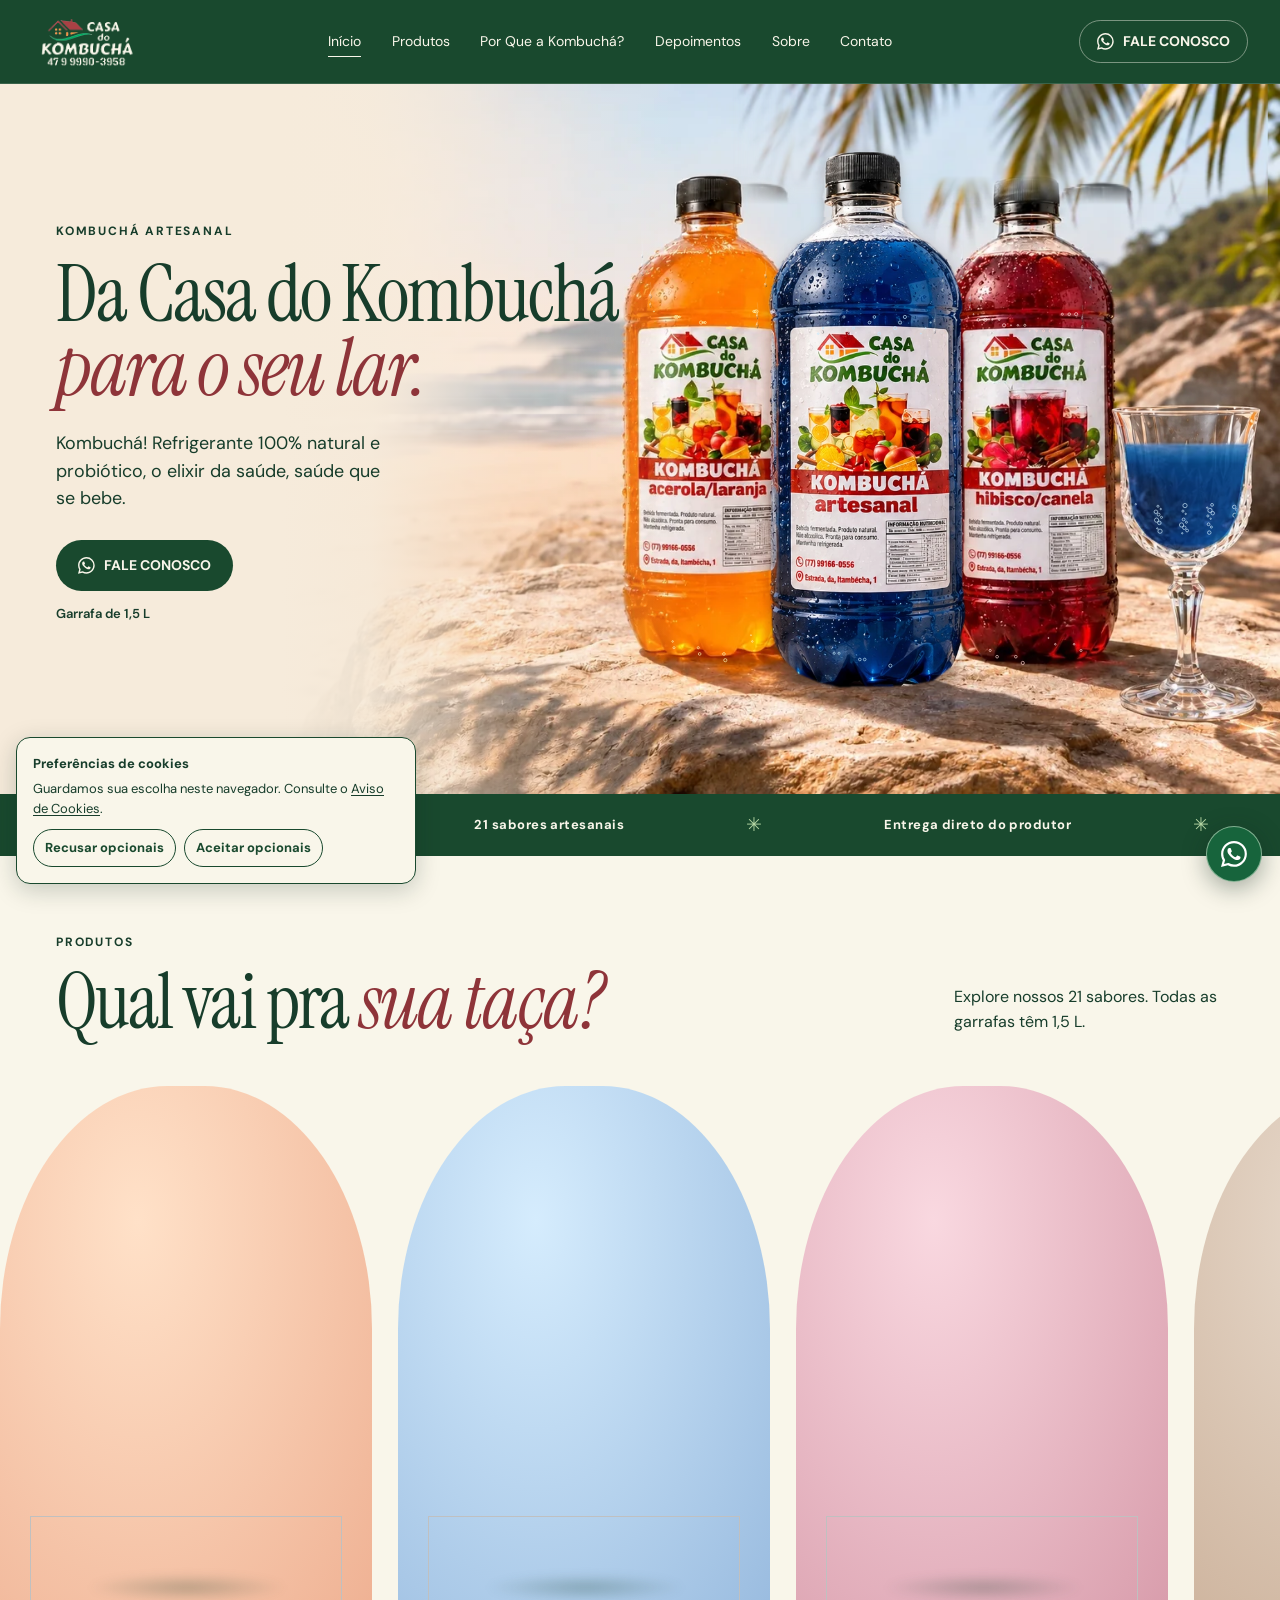
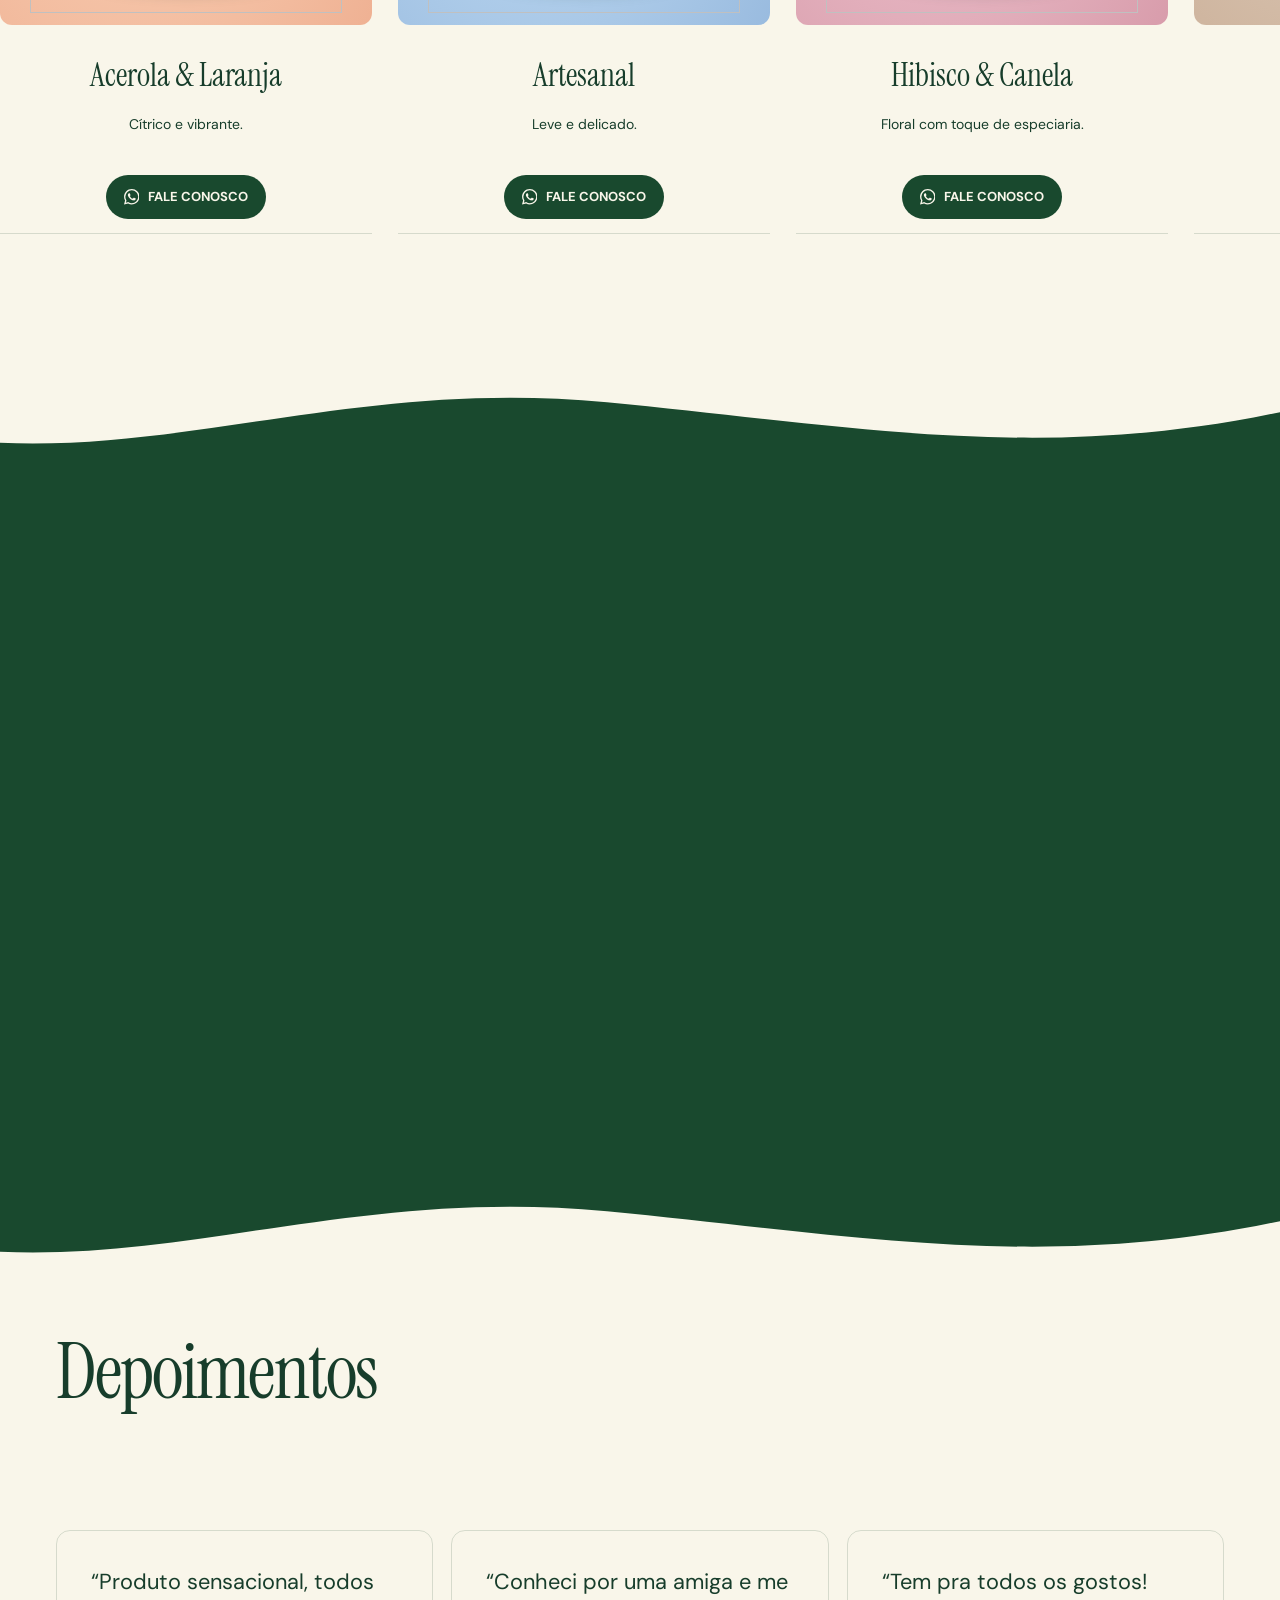
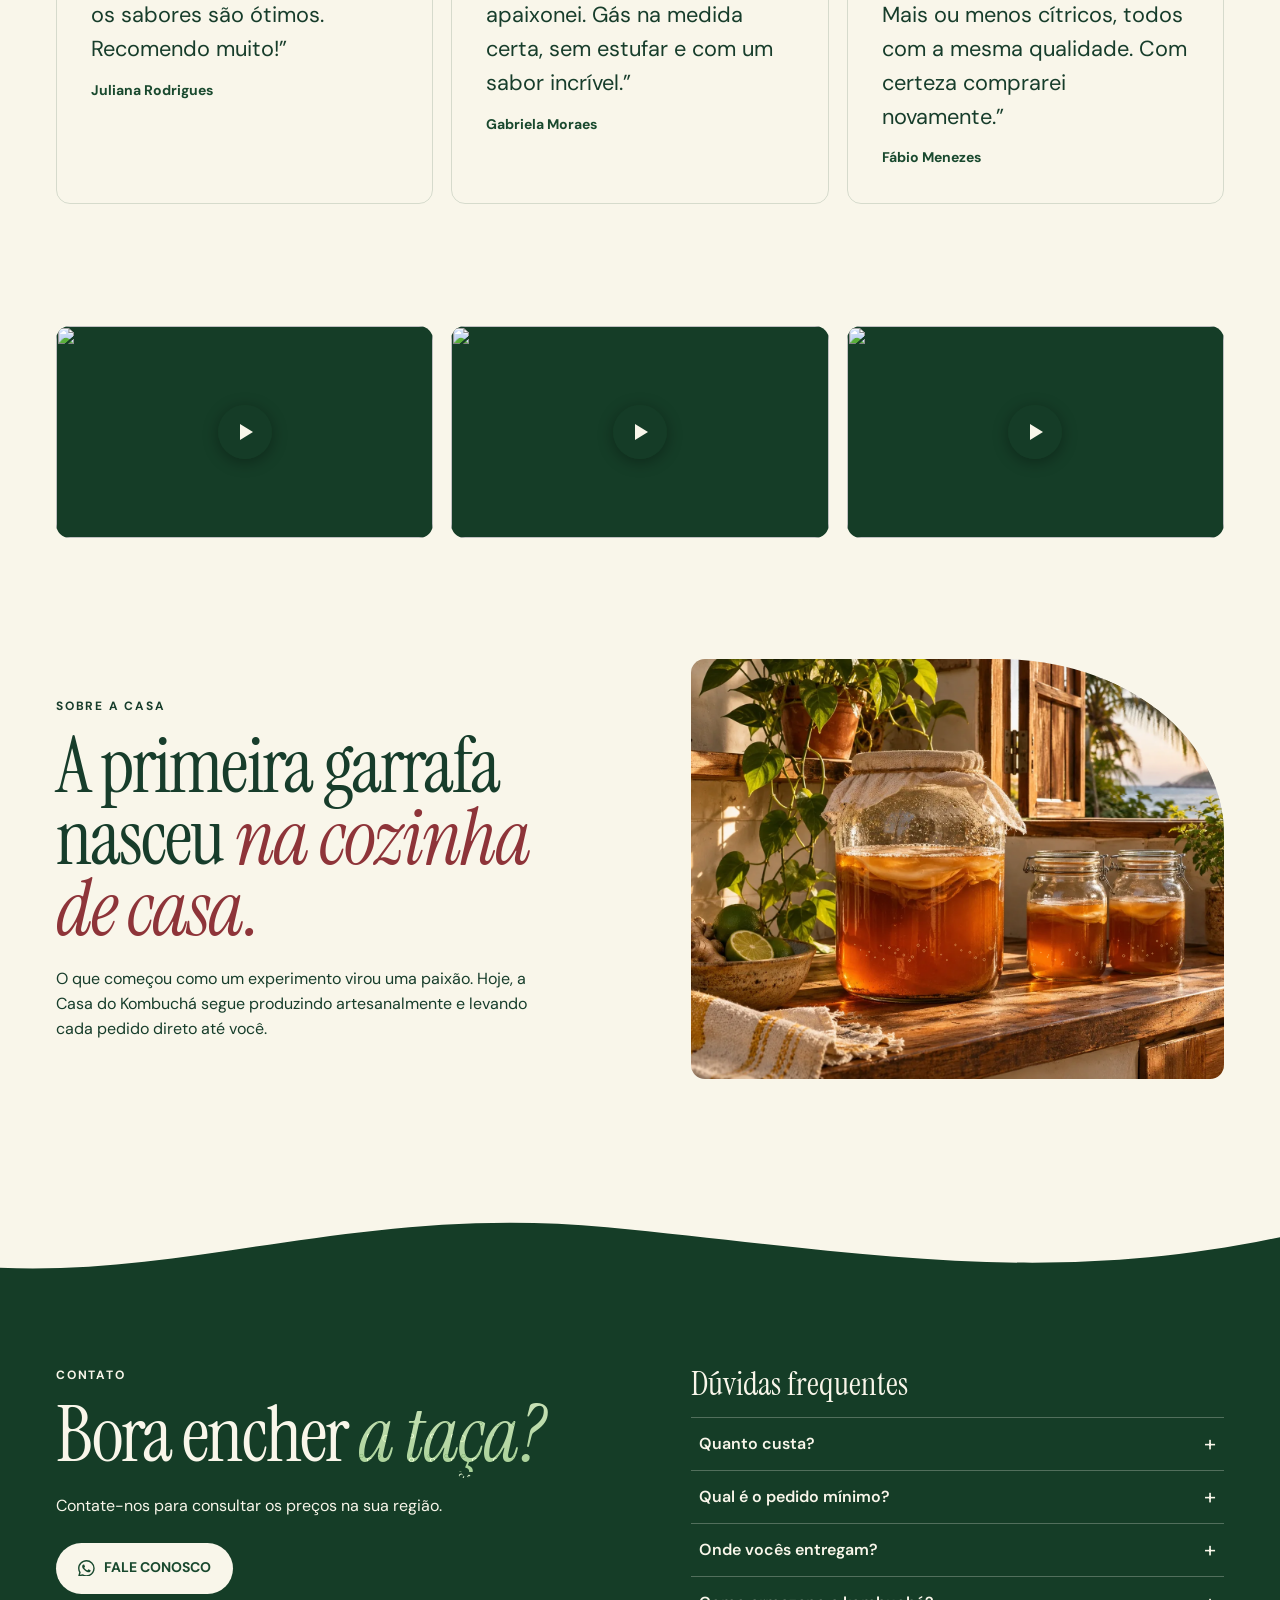
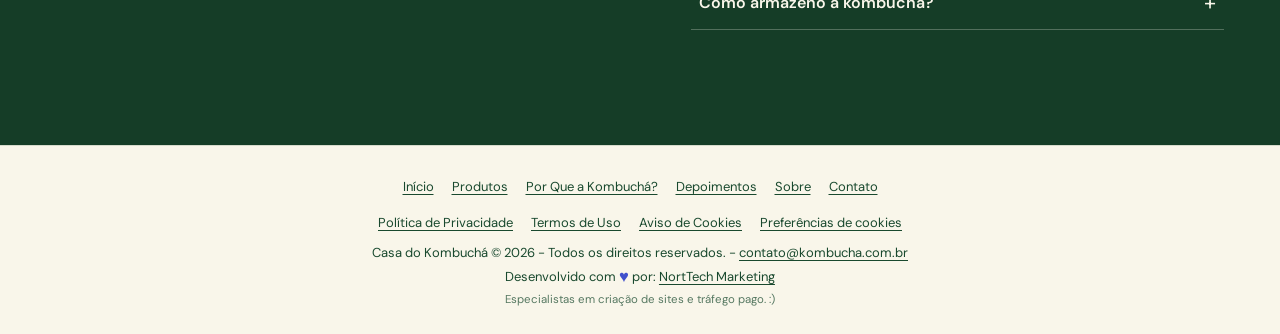
==== commit 43ecd15e: "Add files via upload" ====
--- a/index.html
+++ b/index.html
@@ -20,15 +20,16 @@
 <link rel="icon" href="assets/logo.png" type="image/png">
 <link rel="preload" href="assets/fonts/instrument-serif-latin-400-normal.woff2" as="font" type="font/woff2" crossorigin>
 <link rel="preload" href="assets/fonts/dm-sans-latin-400-normal.woff2" as="font" type="font/woff2" crossorigin>
-<link rel="stylesheet" href="style.css?v=34">
+<link rel="stylesheet" href="style.css?v=40">
 <script src="vendor/lenis-1.1.13.min.js" defer></script>
-<script src="smooth-scroll.js?v=34" defer></script>
-<script src="carousel.js?v=34" defer></script>
-<script src="main.js?v=34" defer></script><script src="letter-bubbles.js?v=34" defer></script>
-<script src="ambient.js?v=34" defer></script>
-<script src="/navigation.js?v=34" defer></script>
+<script src="motion-clock.js?v=38" defer></script>
+<script src="smooth-scroll.js?v=38" defer></script>
+<script src="carousel.js?v=39" defer></script>
+<script src="main.js?v=38" defer></script><script src="letter-bubbles.js?v=38" defer></script>
+<script src="ambient.js?v=38" defer></script>
+<script src="/navigation.js?v=38" defer></script>
 <script src="/cookies.js?v=13" defer></script>
-<script src="/videos.js?v=34" defer></script>
+<script src="/videos.js?v=38" defer></script>
 </head>
 <body>
 <a class="skip-link" href="#conteudo">Pular para o conteúdo</a>
@@ -89,8 +90,8 @@
     <div><p class="eyebrow">Produtos</p><h2 id="produtos-titulo">Qual vai pra <em>sua taça?</em></h2></div>
     <p>Explore nossos 21 sabores. Todas as garrafas têm 1,5 L.</p>
   </div>
-<div class="product-carousel" data-lenis-prevent role="region" aria-roledescription="carrossel" aria-label="Sabores de kombuchá" tabindex="0">
-    <div class="flavor-grid"><article class="flavor" aria-label="Acerola &amp; Laranja"><div class="flavor-photo" data-flavor="acerola" data-tint="#e9f4ff" data-mask="assets/acerola-gelada.webp" style="--photo-light:#ffe1c8;--photo-dark:#efb193;--shadow-tint:#173d2b44"><span class="flavor-shadow" aria-hidden="true"></span><div class="flavor-bottle"><img data-src="assets/acerola-gelada.webp" alt="Garrafa de kombuchá Acerola &amp; Laranja" width="672" height="987" loading="lazy" decoding="async"><noscript><img src="assets/acerola-gelada.webp" alt="Garrafa de kombuchá Acerola &amp; Laranja" width="672" height="987" loading="lazy" decoding="async"></noscript><svg class="flavor-effects" viewBox="0 0 672 987" preserveAspectRatio="xMidYMid slice" aria-hidden="true"></svg></div></div><div class="flavor-copy"><h3>Acerola &amp; Laranja</h3><p>Cítrico e vibrante.</p><a class="button primary flavor-cta" data-whatsapp="produto-acerola" data-cta="whatsapp-produto-acerola" aria-label="Fale conosco sobre Acerola &amp; Laranja" href="https://api.whatsapp.com/send/?phone=554799903958&amp;text=Ol%C3%A1%21+Vim+pelo+site+e+gostaria+de+mais+informa%C3%A7%C3%B5es+sobre+o+kombuch%C3%A1+Acerola+%26+Laranja.&amp;type=phone_number&amp;app_absent=0"><svg class="wa-icon" aria-hidden="true" viewBox="0 0 16 16"><path fill="currentColor" d="M13.601 2.326A7.854 7.854 0 0 0 7.99 0C3.618 0 .06 3.558.059 7.931c0 1.397.364 2.76 1.058 3.962L0 16l4.201-1.102a7.93 7.93 0 0 0 3.79.965h.003c4.371 0 7.929-3.558 7.931-7.932a7.88 7.88 0 0 0-2.324-5.605ZM7.994 14.524h-.003a6.58 6.58 0 0 1-3.355-.918l-.24-.143-2.494.654.666-2.432-.157-.25a6.57 6.57 0 0 1-1.009-3.503 6.59 6.59 0 0 1 6.594-6.593 6.55 6.55 0 0 1 4.662 1.932 6.55 6.55 0 0 1 1.929 4.664 6.6 6.6 0 0 1-6.593 6.589Zm3.617-4.94c-.198-.099-1.172-.578-1.354-.644-.182-.066-.314-.099-.446.099-.132.198-.512.644-.628.776-.115.132-.231.149-.429.05-.198-.1-.837-.309-1.594-.984-.59-.526-.988-1.176-1.104-1.374-.115-.198-.012-.305.087-.404.089-.089.198-.231.297-.347.1-.115.132-.198.199-.33.066-.132.033-.248-.017-.347-.05-.099-.446-1.074-.611-1.47-.16-.386-.324-.334-.446-.34l-.38-.006a.73.73 0 0 0-.529.248c-.182.198-.694.677-.694 1.652 0 .975.711 1.917.81 2.049.1.132 1.398 2.134 3.385 2.992.473.204.842.326 1.13.417.475.151.907.13 1.249.079.381-.057 1.172-.479 1.337-.942.165-.462.165-.859.116-.942-.05-.082-.182-.132-.38-.231Z"/></svg> FALE CONOSCO</a></div></article><article class="flavor" aria-label="Artesanal"><div class="flavor-photo" data-flavor="artesanal" data-tint="#e9f4ff" data-mask="assets/artesanal-gelada.webp" style="--photo-light:#d5ecfd;--photo-dark:#99bbdf;--shadow-tint:#173d2b44"><span class="flavor-shadow" aria-hidden="true"></span><div class="flavor-bottle"><img data-src="assets/artesanal-gelada.webp" alt="Garrafa de kombuchá Artesanal" width="672" height="987" loading="lazy" decoding="async"><noscript><img src="assets/artesanal-gelada.webp" alt="Garrafa de kombuchá Artesanal" width="672" height="987" loading="lazy" decoding="async"></noscript><svg class="flavor-effects" viewBox="0 0 672 987" preserveAspectRatio="xMidYMid slice" aria-hidden="true"></svg></div></div><div class="flavor-copy"><h3>Artesanal</h3><p>Leve e delicado.</p><a class="button primary flavor-cta" data-whatsapp="produto-artesanal" data-cta="whatsapp-produto-artesanal" aria-label="Fale conosco sobre Artesanal" href="https://api.whatsapp.com/send/?phone=554799903958&amp;text=Ol%C3%A1%21+Vim+pelo+site+e+gostaria+de+mais+informa%C3%A7%C3%B5es+sobre+o+kombuch%C3%A1+Artesanal.&amp;type=phone_number&amp;app_absent=0"><svg class="wa-icon" aria-hidden="true" viewBox="0 0 16 16"><path fill="currentColor" d="M13.601 2.326A7.854 7.854 0 0 0 7.99 0C3.618 0 .06 3.558.059 7.931c0 1.397.364 2.76 1.058 3.962L0 16l4.201-1.102a7.93 7.93 0 0 0 3.79.965h.003c4.371 0 7.929-3.558 7.931-7.932a7.88 7.88 0 0 0-2.324-5.605ZM7.994 14.524h-.003a6.58 6.58 0 0 1-3.355-.918l-.24-.143-2.494.654.666-2.432-.157-.25a6.57 6.57 0 0 1-1.009-3.503 6.59 6.59 0 0 1 6.594-6.593 6.55 6.55 0 0 1 4.662 1.932 6.55 6.55 0 0 1 1.929 4.664 6.6 6.6 0 0 1-6.593 6.589Zm3.617-4.94c-.198-.099-1.172-.578-1.354-.644-.182-.066-.314-.099-.446.099-.132.198-.512.644-.628.776-.115.132-.231.149-.429.05-.198-.1-.837-.309-1.594-.984-.59-.526-.988-1.176-1.104-1.374-.115-.198-.012-.305.087-.404.089-.089.198-.231.297-.347.1-.115.132-.198.199-.33.066-.132.033-.248-.017-.347-.05-.099-.446-1.074-.611-1.47-.16-.386-.324-.334-.446-.34l-.38-.006a.73.73 0 0 0-.529.248c-.182.198-.694.677-.694 1.652 0 .975.711 1.917.81 2.049.1.132 1.398 2.134 3.385 2.992.473.204.842.326 1.13.417.475.151.907.13 1.249.079.381-.057 1.172-.479 1.337-.942.165-.462.165-.859.116-.942-.05-.082-.182-.132-.38-.231Z"/></svg> FALE CONOSCO</a></div></article><article class="flavor" aria-label="Hibisco &amp; Canela"><div class="flavor-photo" data-flavor="hibisco" data-tint="#e9f4ff" data-mask="assets/hibisco-gelada.webp" style="--photo-light:#f9d8e0;--photo-dark:#d89cab;--shadow-tint:#173d2b44"><span class="flavor-shadow" aria-hidden="true"></span><div class="flavor-bottle"><img data-src="assets/hibisco-gelada.webp" alt="Garrafa de kombuchá Hibisco &amp; Canela" width="672" height="987" loading="lazy" decoding="async"><noscript><img src="assets/hibisco-gelada.webp" alt="Garrafa de kombuchá Hibisco &amp; Canela" width="672" height="987" loading="lazy" decoding="async"></noscript><svg class="flavor-effects" viewBox="0 0 672 987" preserveAspectRatio="xMidYMid slice" aria-hidden="true"></svg></div></div><div class="flavor-copy"><h3>Hibisco &amp; Canela</h3><p>Floral com toque de especiaria.</p><a class="button primary flavor-cta" data-whatsapp="produto-hibisco" data-cta="whatsapp-produto-hibisco" aria-label="Fale conosco sobre Hibisco &amp; Canela" href="https://api.whatsapp.com/send/?phone=554799903958&amp;text=Ol%C3%A1%21+Vim+pelo+site+e+gostaria+de+mais+informa%C3%A7%C3%B5es+sobre+o+kombuch%C3%A1+Hibisco+%26+Canela.&amp;type=phone_number&amp;app_absent=0"><svg class="wa-icon" aria-hidden="true" viewBox="0 0 16 16"><path fill="currentColor" d="M13.601 2.326A7.854 7.854 0 0 0 7.99 0C3.618 0 .06 3.558.059 7.931c0 1.397.364 2.76 1.058 3.962L0 16l4.201-1.102a7.93 7.93 0 0 0 3.79.965h.003c4.371 0 7.929-3.558 7.931-7.932a7.88 7.88 0 0 0-2.324-5.605ZM7.994 14.524h-.003a6.58 6.58 0 0 1-3.355-.918l-.24-.143-2.494.654.666-2.432-.157-.25a6.57 6.57 0 0 1-1.009-3.503 6.59 6.59 0 0 1 6.594-6.593 6.55 6.55 0 0 1 4.662 1.932 6.55 6.55 0 0 1 1.929 4.664 6.6 6.6 0 0 1-6.593 6.589Zm3.617-4.94c-.198-.099-1.172-.578-1.354-.644-.182-.066-.314-.099-.446.099-.132.198-.512.644-.628.776-.115.132-.231.149-.429.05-.198-.1-.837-.309-1.594-.984-.59-.526-.988-1.176-1.104-1.374-.115-.198-.012-.305.087-.404.089-.089.198-.231.297-.347.1-.115.132-.198.199-.33.066-.132.033-.248-.017-.347-.05-.099-.446-1.074-.611-1.47-.16-.386-.324-.334-.446-.34l-.38-.006a.73.73 0 0 0-.529.248c-.182.198-.694.677-.694 1.652 0 .975.711 1.917.81 2.049.1.132 1.398 2.134 3.385 2.992.473.204.842.326 1.13.417.475.151.907.13 1.249.079.381-.057 1.172-.479 1.337-.942.165-.462.165-.859.116-.942-.05-.082-.182-.132-.38-.231Z"/></svg> FALE CONOSCO</a></div></article><article class="flavor" aria-label="Malzbier"><div class="flavor-photo" data-flavor="malzbier" data-tint="#e9f4ff" data-mask="assets/sabor-malzbier.webp" style="--photo-light:#e7d9cb;--photo-dark:#c9ad95;--shadow-tint:#173d2b44"><span class="flavor-shadow" aria-hidden="true"></span><div class="flavor-bottle"><img data-src="assets/sabor-malzbier.webp" alt="Garrafa de kombuchá Malzbier" width="672" height="987" loading="lazy" decoding="async"><noscript><img src="assets/sabor-malzbier.webp" alt="Garrafa de kombuchá Malzbier" width="672" height="987" loading="lazy" decoding="async"></noscript><svg class="flavor-effects" viewBox="0 0 672 987" preserveAspectRatio="xMidYMid slice" aria-hidden="true"></svg></div></div><div class="flavor-copy"><h3>Malzbier</h3><p>Intenso e encorpado.</p><a class="button primary flavor-cta" data-whatsapp="produto-malzbier" data-cta="whatsapp-produto-malzbier" aria-label="Fale conosco sobre Malzbier" href="https://api.whatsapp.com/send/?phone=554799903958&amp;text=Ol%C3%A1%21+Vim+pelo+site+e+gostaria+de+mais+informa%C3%A7%C3%B5es+sobre+o+kombuch%C3%A1+Malzbier.&amp;type=phone_number&amp;app_absent=0"><svg class="wa-icon" aria-hidden="true" viewBox="0 0 16 16"><path fill="currentColor" d="M13.601 2.326A7.854 7.854 0 0 0 7.99 0C3.618 0 .06 3.558.059 7.931c0 1.397.364 2.76 1.058 3.962L0 16l4.201-1.102a7.93 7.93 0 0 0 3.79.965h.003c4.371 0 7.929-3.558 7.931-7.932a7.88 7.88 0 0 0-2.324-5.605ZM7.994 14.524h-.003a6.58 6.58 0 0 1-3.355-.918l-.24-.143-2.494.654.666-2.432-.157-.25a6.57 6.57 0 0 1-1.009-3.503 6.59 6.59 0 0 1 6.594-6.593 6.55 6.55 0 0 1 4.662 1.932 6.55 6.55 0 0 1 1.929 4.664 6.6 6.6 0 0 1-6.593 6.589Zm3.617-4.94c-.198-.099-1.172-.578-1.354-.644-.182-.066-.314-.099-.446.099-.132.198-.512.644-.628.776-.115.132-.231.149-.429.05-.198-.1-.837-.309-1.594-.984-.59-.526-.988-1.176-1.104-1.374-.115-.198-.012-.305.087-.404.089-.089.198-.231.297-.347.1-.115.132-.198.199-.33.066-.132.033-.248-.017-.347-.05-.099-.446-1.074-.611-1.47-.16-.386-.324-.334-.446-.34l-.38-.006a.73.73 0 0 0-.529.248c-.182.198-.694.677-.694 1.652 0 .975.711 1.917.81 2.049.1.132 1.398 2.134 3.385 2.992.473.204.842.326 1.13.417.475.151.907.13 1.249.079.381-.057 1.172-.479 1.337-.942.165-.462.165-.859.116-.942-.05-.082-.182-.132-.38-.231Z"/></svg> FALE CONOSCO</a></div></article><article class="flavor" aria-label="Maçã Verde"><div class="flavor-photo" data-flavor="maca-verde" data-tint="#e9f4ff" data-mask="assets/sabor-maca-verde.webp" style="--photo-light:#edf1cd;--photo-dark:#cbd8a7;--shadow-tint:#173d2b44"><span class="flavor-shadow" aria-hidden="true"></span><div class="flavor-bottle"><img data-src="assets/sabor-maca-verde.webp" alt="Garrafa de kombuchá Maçã Verde" width="672" height="987" loading="lazy" decoding="async"><noscript><img src="assets/sabor-maca-verde.webp" alt="Garrafa de kombuchá Maçã Verde" width="672" height="987" loading="lazy" decoding="async"></noscript><svg class="flavor-effects" viewBox="0 0 672 987" preserveAspectRatio="xMidYMid slice" aria-hidden="true"></svg></div></div><div class="flavor-copy"><h3>Maçã Verde</h3><p>Frutado e refrescante.</p><a class="button primary flavor-cta" data-whatsapp="produto-maca-verde" data-cta="whatsapp-produto-maca-verde" aria-label="Fale conosco sobre Maçã Verde" href="https://api.whatsapp.com/send/?phone=554799903958&amp;text=Ol%C3%A1%21+Vim+pelo+site+e+gostaria+de+mais+informa%C3%A7%C3%B5es+sobre+o+kombuch%C3%A1+Ma%C3%A7%C3%A3+Verde.&amp;type=phone_number&amp;app_absent=0"><svg class="wa-icon" aria-hidden="true" viewBox="0 0 16 16"><path fill="currentColor" d="M13.601 2.326A7.854 7.854 0 0 0 7.99 0C3.618 0 .06 3.558.059 7.931c0 1.397.364 2.76 1.058 3.962L0 16l4.201-1.102a7.93 7.93 0 0 0 3.79.965h.003c4.371 0 7.929-3.558 7.931-7.932a7.88 7.88 0 0 0-2.324-5.605ZM7.994 14.524h-.003a6.58 6.58 0 0 1-3.355-.918l-.24-.143-2.494.654.666-2.432-.157-.25a6.57 6.57 0 0 1-1.009-3.503 6.59 6.59 0 0 1 6.594-6.593 6.55 6.55 0 0 1 4.662 1.932 6.55 6.55 0 0 1 1.929 4.664 6.6 6.6 0 0 1-6.593 6.589Zm3.617-4.94c-.198-.099-1.172-.578-1.354-.644-.182-.066-.314-.099-.446.099-.132.198-.512.644-.628.776-.115.132-.231.149-.429.05-.198-.1-.837-.309-1.594-.984-.59-.526-.988-1.176-1.104-1.374-.115-.198-.012-.305.087-.404.089-.089.198-.231.297-.347.1-.115.132-.198.199-.33.066-.132.033-.248-.017-.347-.05-.099-.446-1.074-.611-1.47-.16-.386-.324-.334-.446-.34l-.38-.006a.73.73 0 0 0-.529.248c-.182.198-.694.677-.694 1.652 0 .975.711 1.917.81 2.049.1.132 1.398 2.134 3.385 2.992.473.204.842.326 1.13.417.475.151.907.13 1.249.079.381-.057 1.172-.479 1.337-.942.165-.462.165-.859.116-.942-.05-.082-.182-.132-.38-.231Z"/></svg> FALE CONOSCO</a></div></article><article class="flavor" aria-label="Limão"><div class="flavor-photo" data-flavor="limao" data-tint="#e9f4ff" data-mask="assets/sabor-limao.webp" style="--photo-light:#f0f1cf;--photo-dark:#cfdaa9;--shadow-tint:#173d2b44"><span class="flavor-shadow" aria-hidden="true"></span><div class="flavor-bottle"><img data-src="assets/sabor-limao.webp" alt="Garrafa de kombuchá Limão" width="672" height="987" loading="lazy" decoding="async"><noscript><img src="assets/sabor-limao.webp" alt="Garrafa de kombuchá Limão" width="672" height="987" loading="lazy" decoding="async"></noscript><svg class="flavor-effects" viewBox="0 0 672 987" preserveAspectRatio="xMidYMid slice" aria-hidden="true"></svg></div></div><div class="flavor-copy"><h3>Limão</h3><p>Cítrico e refrescante.</p><a class="button primary flavor-cta" data-whatsapp="produto-limao" data-cta="whatsapp-produto-limao" aria-label="Fale conosco sobre Limão" href="https://api.whatsapp.com/send/?phone=554799903958&amp;text=Ol%C3%A1%21+Vim+pelo+site+e+gostaria+de+mais+informa%C3%A7%C3%B5es+sobre+o+kombuch%C3%A1+Lim%C3%A3o.&amp;type=phone_number&amp;app_absent=0"><svg class="wa-icon" aria-hidden="true" viewBox="0 0 16 16"><path fill="currentColor" d="M13.601 2.326A7.854 7.854 0 0 0 7.99 0C3.618 0 .06 3.558.059 7.931c0 1.397.364 2.76 1.058 3.962L0 16l4.201-1.102a7.93 7.93 0 0 0 3.79.965h.003c4.371 0 7.929-3.558 7.931-7.932a7.88 7.88 0 0 0-2.324-5.605ZM7.994 14.524h-.003a6.58 6.58 0 0 1-3.355-.918l-.24-.143-2.494.654.666-2.432-.157-.25a6.57 6.57 0 0 1-1.009-3.503 6.59 6.59 0 0 1 6.594-6.593 6.55 6.55 0 0 1 4.662 1.932 6.55 6.55 0 0 1 1.929 4.664 6.6 6.6 0 0 1-6.593 6.589Zm3.617-4.94c-.198-.099-1.172-.578-1.354-.644-.182-.066-.314-.099-.446.099-.132.198-.512.644-.628.776-.115.132-.231.149-.429.05-.198-.1-.837-.309-1.594-.984-.59-.526-.988-1.176-1.104-1.374-.115-.198-.012-.305.087-.404.089-.089.198-.231.297-.347.1-.115.132-.198.199-.33.066-.132.033-.248-.017-.347-.05-.099-.446-1.074-.611-1.47-.16-.386-.324-.334-.446-.34l-.38-.006a.73.73 0 0 0-.529.248c-.182.198-.694.677-.694 1.652 0 .975.711 1.917.81 2.049.1.132 1.398 2.134 3.385 2.992.473.204.842.326 1.13.417.475.151.907.13 1.249.079.381-.057 1.172-.479 1.337-.942.165-.462.165-.859.116-.942-.05-.082-.182-.132-.38-.231Z"/></svg> FALE CONOSCO</a></div></article><article class="flavor" aria-label="Abacaxi"><div class="flavor-photo" data-flavor="abacaxi" data-tint="#e9f4ff" data-mask="assets/sabor-abacaxi.webp" style="--photo-light:#fff1c4;--photo-dark:#ead99d;--shadow-tint:#173d2b44"><span class="flavor-shadow" aria-hidden="true"></span><div class="flavor-bottle"><img data-src="assets/sabor-abacaxi.webp" alt="Garrafa de kombuchá Abacaxi" width="672" height="987" loading="lazy" decoding="async"><noscript><img src="assets/sabor-abacaxi.webp" alt="Garrafa de kombuchá Abacaxi" width="672" height="987" loading="lazy" decoding="async"></noscript><svg class="flavor-effects" viewBox="0 0 672 987" preserveAspectRatio="xMidYMid slice" aria-hidden="true"></svg></div></div><div class="flavor-copy"><h3>Abacaxi</h3><p>Tropical e frutado.</p><a class="button primary flavor-cta" data-whatsapp="produto-abacaxi" data-cta="whatsapp-produto-abacaxi" aria-label="Fale conosco sobre Abacaxi" href="https://api.whatsapp.com/send/?phone=554799903958&amp;text=Ol%C3%A1%21+Vim+pelo+site+e+gostaria+de+mais+informa%C3%A7%C3%B5es+sobre+o+kombuch%C3%A1+Abacaxi.&amp;type=phone_number&amp;app_absent=0"><svg class="wa-icon" aria-hidden="true" viewBox="0 0 16 16"><path fill="currentColor" d="M13.601 2.326A7.854 7.854 0 0 0 7.99 0C3.618 0 .06 3.558.059 7.931c0 1.397.364 2.76 1.058 3.962L0 16l4.201-1.102a7.93 7.93 0 0 0 3.79.965h.003c4.371 0 7.929-3.558 7.931-7.932a7.88 7.88 0 0 0-2.324-5.605ZM7.994 14.524h-.003a6.58 6.58 0 0 1-3.355-.918l-.24-.143-2.494.654.666-2.432-.157-.25a6.57 6.57 0 0 1-1.009-3.503 6.59 6.59 0 0 1 6.594-6.593 6.55 6.55 0 0 1 4.662 1.932 6.55 6.55 0 0 1 1.929 4.664 6.6 6.6 0 0 1-6.593 6.589Zm3.617-4.94c-.198-.099-1.172-.578-1.354-.644-.182-.066-.314-.099-.446.099-.132.198-.512.644-.628.776-.115.132-.231.149-.429.05-.198-.1-.837-.309-1.594-.984-.59-.526-.988-1.176-1.104-1.374-.115-.198-.012-.305.087-.404.089-.089.198-.231.297-.347.1-.115.132-.198.199-.33.066-.132.033-.248-.017-.347-.05-.099-.446-1.074-.611-1.47-.16-.386-.324-.334-.446-.34l-.38-.006a.73.73 0 0 0-.529.248c-.182.198-.694.677-.694 1.652 0 .975.711 1.917.81 2.049.1.132 1.398 2.134 3.385 2.992.473.204.842.326 1.13.417.475.151.907.13 1.249.079.381-.057 1.172-.479 1.337-.942.165-.462.165-.859.116-.942-.05-.082-.182-.132-.38-.231Z"/></svg> FALE CONOSCO</a></div></article><article class="flavor" aria-label="Abacaxi com Hortelã"><div class="flavor-photo" data-flavor="abacaxi-hortela" data-tint="#e9f4ff" data-mask="assets/sabor-abacaxi-hortela.webp" style="--photo-light:#edf2d2;--photo-dark:#c2d6ad;--shadow-tint:#173d2b44"><span class="flavor-shadow" aria-hidden="true"></span><div class="flavor-bottle"><img data-src="assets/sabor-abacaxi-hortela.webp" alt="Garrafa de kombuchá Abacaxi com Hortelã" width="672" height="987" loading="lazy" decoding="async"><noscript><img src="assets/sabor-abacaxi-hortela.webp" alt="Garrafa de kombuchá Abacaxi com Hortelã" width="672" height="987" loading="lazy" decoding="async"></noscript><svg class="flavor-effects" viewBox="0 0 672 987" preserveAspectRatio="xMidYMid slice" aria-hidden="true"></svg></div></div><div class="flavor-copy"><h3>Abacaxi com Hortelã</h3><p>Tropical com frescor de hortelã.</p><a class="button primary flavor-cta" data-whatsapp="produto-abacaxi-hortela" data-cta="whatsapp-produto-abacaxi-hortela" aria-label="Fale conosco sobre Abacaxi com Hortelã" href="https://api.whatsapp.com/send/?phone=554799903958&amp;text=Ol%C3%A1%21+Vim+pelo+site+e+gostaria+de+mais+informa%C3%A7%C3%B5es+sobre+o+kombuch%C3%A1+Abacaxi+com+Hortel%C3%A3.&amp;type=phone_number&amp;app_absent=0"><svg class="wa-icon" aria-hidden="true" viewBox="0 0 16 16"><path fill="currentColor" d="M13.601 2.326A7.854 7.854 0 0 0 7.99 0C3.618 0 .06 3.558.059 7.931c0 1.397.364 2.76 1.058 3.962L0 16l4.201-1.102a7.93 7.93 0 0 0 3.79.965h.003c4.371 0 7.929-3.558 7.931-7.932a7.88 7.88 0 0 0-2.324-5.605ZM7.994 14.524h-.003a6.58 6.58 0 0 1-3.355-.918l-.24-.143-2.494.654.666-2.432-.157-.25a6.57 6.57 0 0 1-1.009-3.503 6.59 6.59 0 0 1 6.594-6.593 6.55 6.55 0 0 1 4.662 1.932 6.55 6.55 0 0 1 1.929 4.664 6.6 6.6 0 0 1-6.593 6.589Zm3.617-4.94c-.198-.099-1.172-.578-1.354-.644-.182-.066-.314-.099-.446.099-.132.198-.512.644-.628.776-.115.132-.231.149-.429.05-.198-.1-.837-.309-1.594-.984-.59-.526-.988-1.176-1.104-1.374-.115-.198-.012-.305.087-.404.089-.089.198-.231.297-.347.1-.115.132-.198.199-.33.066-.132.033-.248-.017-.347-.05-.099-.446-1.074-.611-1.47-.16-.386-.324-.334-.446-.34l-.38-.006a.73.73 0 0 0-.529.248c-.182.198-.694.677-.694 1.652 0 .975.711 1.917.81 2.049.1.132 1.398 2.134 3.385 2.992.473.204.842.326 1.13.417.475.151.907.13 1.249.079.381-.057 1.172-.479 1.337-.942.165-.462.165-.859.116-.942-.05-.082-.182-.132-.38-.231Z"/></svg> FALE CONOSCO</a></div></article><article class="flavor" aria-label="Detox"><div class="flavor-photo" data-flavor="detox" data-tint="#e9f4ff" data-mask="assets/sabor-detox.webp" style="--photo-light:#e5eed7;--photo-dark:#bcd1a9;--shadow-tint:#173d2b44"><span class="flavor-shadow" aria-hidden="true"></span><div class="flavor-bottle"><img data-src="assets/sabor-detox.webp" alt="Garrafa de kombuchá Detox" width="672" height="987" loading="lazy" decoding="async"><noscript><img src="assets/sabor-detox.webp" alt="Garrafa de kombuchá Detox" width="672" height="987" loading="lazy" decoding="async"></noscript><svg class="flavor-effects" viewBox="0 0 672 987" preserveAspectRatio="xMidYMid slice" aria-hidden="true"></svg></div></div><div class="flavor-copy"><h3>Detox</h3><p>Fresco e herbal.</p><a class="button primary flavor-cta" data-whatsapp="produto-detox" data-cta="whatsapp-produto-detox" aria-label="Fale conosco sobre Detox" href="https://api.whatsapp.com/send/?phone=554799903958&amp;text=Ol%C3%A1%21+Vim+pelo+site+e+gostaria+de+mais+informa%C3%A7%C3%B5es+sobre+o+kombuch%C3%A1+Detox.&amp;type=phone_number&amp;app_absent=0"><svg class="wa-icon" aria-hidden="true" viewBox="0 0 16 16"><path fill="currentColor" d="M13.601 2.326A7.854 7.854 0 0 0 7.99 0C3.618 0 .06 3.558.059 7.931c0 1.397.364 2.76 1.058 3.962L0 16l4.201-1.102a7.93 7.93 0 0 0 3.79.965h.003c4.371 0 7.929-3.558 7.931-7.932a7.88 7.88 0 0 0-2.324-5.605ZM7.994 14.524h-.003a6.58 6.58 0 0 1-3.355-.918l-.24-.143-2.494.654.666-2.432-.157-.25a6.57 6.57 0 0 1-1.009-3.503 6.59 6.59 0 0 1 6.594-6.593 6.55 6.55 0 0 1 4.662 1.932 6.55 6.55 0 0 1 1.929 4.664 6.6 6.6 0 0 1-6.593 6.589Zm3.617-4.94c-.198-.099-1.172-.578-1.354-.644-.182-.066-.314-.099-.446.099-.132.198-.512.644-.628.776-.115.132-.231.149-.429.05-.198-.1-.837-.309-1.594-.984-.59-.526-.988-1.176-1.104-1.374-.115-.198-.012-.305.087-.404.089-.089.198-.231.297-.347.1-.115.132-.198.199-.33.066-.132.033-.248-.017-.347-.05-.099-.446-1.074-.611-1.47-.16-.386-.324-.334-.446-.34l-.38-.006a.73.73 0 0 0-.529.248c-.182.198-.694.677-.694 1.652 0 .975.711 1.917.81 2.049.1.132 1.398 2.134 3.385 2.992.473.204.842.326 1.13.417.475.151.907.13 1.249.079.381-.057 1.172-.479 1.337-.942.165-.462.165-.859.116-.942-.05-.082-.182-.132-.38-.231Z"/></svg> FALE CONOSCO</a></div></article><article class="flavor" aria-label="Gengibre"><div class="flavor-photo" data-flavor="gengibre" data-tint="#e9f4ff" data-mask="assets/sabor-gengibre.webp" style="--photo-light:#f6e6c9;--photo-dark:#dec39a;--shadow-tint:#173d2b44"><span class="flavor-shadow" aria-hidden="true"></span><div class="flavor-bottle"><img data-src="assets/sabor-gengibre.webp" alt="Garrafa de kombuchá Gengibre" width="672" height="987" loading="lazy" decoding="async"><noscript><img src="assets/sabor-gengibre.webp" alt="Garrafa de kombuchá Gengibre" width="672" height="987" loading="lazy" decoding="async"></noscript><svg class="flavor-effects" viewBox="0 0 672 987" preserveAspectRatio="xMidYMid slice" aria-hidden="true"></svg></div></div><div class="flavor-copy"><h3>Gengibre</h3><p>Aromático e marcante.</p><a class="button primary flavor-cta" data-whatsapp="produto-gengibre" data-cta="whatsapp-produto-gengibre" aria-label="Fale conosco sobre Gengibre" href="https://api.whatsapp.com/send/?phone=554799903958&amp;text=Ol%C3%A1%21+Vim+pelo+site+e+gostaria+de+mais+informa%C3%A7%C3%B5es+sobre+o+kombuch%C3%A1+Gengibre.&amp;type=phone_number&amp;app_absent=0"><svg class="wa-icon" aria-hidden="true" viewBox="0 0 16 16"><path fill="currentColor" d="M13.601 2.326A7.854 7.854 0 0 0 7.99 0C3.618 0 .06 3.558.059 7.931c0 1.397.364 2.76 1.058 3.962L0 16l4.201-1.102a7.93 7.93 0 0 0 3.79.965h.003c4.371 0 7.929-3.558 7.931-7.932a7.88 7.88 0 0 0-2.324-5.605ZM7.994 14.524h-.003a6.58 6.58 0 0 1-3.355-.918l-.24-.143-2.494.654.666-2.432-.157-.25a6.57 6.57 0 0 1-1.009-3.503 6.59 6.59 0 0 1 6.594-6.593 6.55 6.55 0 0 1 4.662 1.932 6.55 6.55 0 0 1 1.929 4.664 6.6 6.6 0 0 1-6.593 6.589Zm3.617-4.94c-.198-.099-1.172-.578-1.354-.644-.182-.066-.314-.099-.446.099-.132.198-.512.644-.628.776-.115.132-.231.149-.429.05-.198-.1-.837-.309-1.594-.984-.59-.526-.988-1.176-1.104-1.374-.115-.198-.012-.305.087-.404.089-.089.198-.231.297-.347.1-.115.132-.198.199-.33.066-.132.033-.248-.017-.347-.05-.099-.446-1.074-.611-1.47-.16-.386-.324-.334-.446-.34l-.38-.006a.73.73 0 0 0-.529.248c-.182.198-.694.677-.694 1.652 0 .975.711 1.917.81 2.049.1.132 1.398 2.134 3.385 2.992.473.204.842.326 1.13.417.475.151.907.13 1.249.079.381-.057 1.172-.479 1.337-.942.165-.462.165-.859.116-.942-.05-.082-.182-.132-.38-.231Z"/></svg> FALE CONOSCO</a></div></article><article class="flavor" aria-label="Guaraná"><div class="flavor-photo" data-flavor="guarana" data-tint="#e9f4ff" data-mask="assets/sabor-guarana.webp" style="--photo-light:#f6e4ce;--photo-dark:#ddbc97;--shadow-tint:#173d2b44"><span class="flavor-shadow" aria-hidden="true"></span><div class="flavor-bottle"><img data-src="assets/sabor-guarana.webp" alt="Garrafa de kombuchá Guaraná" width="672" height="987" loading="lazy" decoding="async"><noscript><img src="assets/sabor-guarana.webp" alt="Garrafa de kombuchá Guaraná" width="672" height="987" loading="lazy" decoding="async"></noscript><svg class="flavor-effects" viewBox="0 0 672 987" preserveAspectRatio="xMidYMid slice" aria-hidden="true"></svg></div></div><div class="flavor-copy"><h3>Guaraná</h3><p>Suave e aromático.</p><a class="button primary flavor-cta" data-whatsapp="produto-guarana" data-cta="whatsapp-produto-guarana" aria-label="Fale conosco sobre Guaraná" href="https://api.whatsapp.com/send/?phone=554799903958&amp;text=Ol%C3%A1%21+Vim+pelo+site+e+gostaria+de+mais+informa%C3%A7%C3%B5es+sobre+o+kombuch%C3%A1+Guaran%C3%A1.&amp;type=phone_number&amp;app_absent=0"><svg class="wa-icon" aria-hidden="true" viewBox="0 0 16 16"><path fill="currentColor" d="M13.601 2.326A7.854 7.854 0 0 0 7.99 0C3.618 0 .06 3.558.059 7.931c0 1.397.364 2.76 1.058 3.962L0 16l4.201-1.102a7.93 7.93 0 0 0 3.79.965h.003c4.371 0 7.929-3.558 7.931-7.932a7.88 7.88 0 0 0-2.324-5.605ZM7.994 14.524h-.003a6.58 6.58 0 0 1-3.355-.918l-.24-.143-2.494.654.666-2.432-.157-.25a6.57 6.57 0 0 1-1.009-3.503 6.59 6.59 0 0 1 6.594-6.593 6.55 6.55 0 0 1 4.662 1.932 6.55 6.55 0 0 1 1.929 4.664 6.6 6.6 0 0 1-6.593 6.589Zm3.617-4.94c-.198-.099-1.172-.578-1.354-.644-.182-.066-.314-.099-.446.099-.132.198-.512.644-.628.776-.115.132-.231.149-.429.05-.198-.1-.837-.309-1.594-.984-.59-.526-.988-1.176-1.104-1.374-.115-.198-.012-.305.087-.404.089-.089.198-.231.297-.347.1-.115.132-.198.199-.33.066-.132.033-.248-.017-.347-.05-.099-.446-1.074-.611-1.47-.16-.386-.324-.334-.446-.34l-.38-.006a.73.73 0 0 0-.529.248c-.182.198-.694.677-.694 1.652 0 .975.711 1.917.81 2.049.1.132 1.398 2.134 3.385 2.992.473.204.842.326 1.13.417.475.151.907.13 1.249.079.381-.057 1.172-.479 1.337-.942.165-.462.165-.859.116-.942-.05-.082-.182-.132-.38-.231Z"/></svg> FALE CONOSCO</a></div></article><article class="flavor" aria-label="Laranja"><div class="flavor-photo" data-flavor="laranja" data-tint="#e9f4ff" data-mask="assets/sabor-laranja.webp" style="--photo-light:#ffe5c9;--photo-dark:#efbe95;--shadow-tint:#173d2b44"><span class="flavor-shadow" aria-hidden="true"></span><div class="flavor-bottle"><img data-src="assets/sabor-laranja.webp" alt="Garrafa de kombuchá Laranja" width="672" height="987" loading="lazy" decoding="async"><noscript><img src="assets/sabor-laranja.webp" alt="Garrafa de kombuchá Laranja" width="672" height="987" loading="lazy" decoding="async"></noscript><svg class="flavor-effects" viewBox="0 0 672 987" preserveAspectRatio="xMidYMid slice" aria-hidden="true"></svg></div></div><div class="flavor-copy"><h3>Laranja</h3><p>Cítrico e frutado.</p><a class="button primary flavor-cta" data-whatsapp="produto-laranja" data-cta="whatsapp-produto-laranja" aria-label="Fale conosco sobre Laranja" href="https://api.whatsapp.com/send/?phone=554799903958&amp;text=Ol%C3%A1%21+Vim+pelo+site+e+gostaria+de+mais+informa%C3%A7%C3%B5es+sobre+o+kombuch%C3%A1+Laranja.&amp;type=phone_number&amp;app_absent=0"><svg class="wa-icon" aria-hidden="true" viewBox="0 0 16 16"><path fill="currentColor" d="M13.601 2.326A7.854 7.854 0 0 0 7.99 0C3.618 0 .06 3.558.059 7.931c0 1.397.364 2.76 1.058 3.962L0 16l4.201-1.102a7.93 7.93 0 0 0 3.79.965h.003c4.371 0 7.929-3.558 7.931-7.932a7.88 7.88 0 0 0-2.324-5.605ZM7.994 14.524h-.003a6.58 6.58 0 0 1-3.355-.918l-.24-.143-2.494.654.666-2.432-.157-.25a6.57 6.57 0 0 1-1.009-3.503 6.59 6.59 0 0 1 6.594-6.593 6.55 6.55 0 0 1 4.662 1.932 6.55 6.55 0 0 1 1.929 4.664 6.6 6.6 0 0 1-6.593 6.589Zm3.617-4.94c-.198-.099-1.172-.578-1.354-.644-.182-.066-.314-.099-.446.099-.132.198-.512.644-.628.776-.115.132-.231.149-.429.05-.198-.1-.837-.309-1.594-.984-.59-.526-.988-1.176-1.104-1.374-.115-.198-.012-.305.087-.404.089-.089.198-.231.297-.347.1-.115.132-.198.199-.33.066-.132.033-.248-.017-.347-.05-.099-.446-1.074-.611-1.47-.16-.386-.324-.334-.446-.34l-.38-.006a.73.73 0 0 0-.529.248c-.182.198-.694.677-.694 1.652 0 .975.711 1.917.81 2.049.1.132 1.398 2.134 3.385 2.992.473.204.842.326 1.13.417.475.151.907.13 1.249.079.381-.057 1.172-.479 1.337-.942.165-.462.165-.859.116-.942-.05-.082-.182-.132-.38-.231Z"/></svg> FALE CONOSCO</a></div></article><article class="flavor" aria-label="Manga"><div class="flavor-photo" data-flavor="manga" data-tint="#e9f4ff" data-mask="assets/sabor-manga.webp" style="--photo-light:#ffebbd;--photo-dark:#ecc88c;--shadow-tint:#173d2b44"><span class="flavor-shadow" aria-hidden="true"></span><div class="flavor-bottle"><img data-src="assets/sabor-manga.webp" alt="Garrafa de kombuchá Manga" width="672" height="987" loading="lazy" decoding="async"><noscript><img src="assets/sabor-manga.webp" alt="Garrafa de kombuchá Manga" width="672" height="987" loading="lazy" decoding="async"></noscript><svg class="flavor-effects" viewBox="0 0 672 987" preserveAspectRatio="xMidYMid slice" aria-hidden="true"></svg></div></div><div class="flavor-copy"><h3>Manga</h3><p>Tropical e envolvente.</p><a class="button primary flavor-cta" data-whatsapp="produto-manga" data-cta="whatsapp-produto-manga" aria-label="Fale conosco sobre Manga" href="https://api.whatsapp.com/send/?phone=554799903958&amp;text=Ol%C3%A1%21+Vim+pelo+site+e+gostaria+de+mais+informa%C3%A7%C3%B5es+sobre+o+kombuch%C3%A1+Manga.&amp;type=phone_number&amp;app_absent=0"><svg class="wa-icon" aria-hidden="true" viewBox="0 0 16 16"><path fill="currentColor" d="M13.601 2.326A7.854 7.854 0 0 0 7.99 0C3.618 0 .06 3.558.059 7.931c0 1.397.364 2.76 1.058 3.962L0 16l4.201-1.102a7.93 7.93 0 0 0 3.79.965h.003c4.371 0 7.929-3.558 7.931-7.932a7.88 7.88 0 0 0-2.324-5.605ZM7.994 14.524h-.003a6.58 6.58 0 0 1-3.355-.918l-.24-.143-2.494.654.666-2.432-.157-.25a6.57 6.57 0 0 1-1.009-3.503 6.59 6.59 0 0 1 6.594-6.593 6.55 6.55 0 0 1 4.662 1.932 6.55 6.55 0 0 1 1.929 4.664 6.6 6.6 0 0 1-6.593 6.589Zm3.617-4.94c-.198-.099-1.172-.578-1.354-.644-.182-.066-.314-.099-.446.099-.132.198-.512.644-.628.776-.115.132-.231.149-.429.05-.198-.1-.837-.309-1.594-.984-.59-.526-.988-1.176-1.104-1.374-.115-.198-.012-.305.087-.404.089-.089.198-.231.297-.347.1-.115.132-.198.199-.33.066-.132.033-.248-.017-.347-.05-.099-.446-1.074-.611-1.47-.16-.386-.324-.334-.446-.34l-.38-.006a.73.73 0 0 0-.529.248c-.182.198-.694.677-.694 1.652 0 .975.711 1.917.81 2.049.1.132 1.398 2.134 3.385 2.992.473.204.842.326 1.13.417.475.151.907.13 1.249.079.381-.057 1.172-.479 1.337-.942.165-.462.165-.859.116-.942-.05-.082-.182-.132-.38-.231Z"/></svg> FALE CONOSCO</a></div></article><article class="flavor" aria-label="Maracujá"><div class="flavor-photo" data-flavor="maracuja" data-tint="#e9f4ff" data-mask="assets/sabor-maracuja.webp" style="--photo-light:#fff0be;--photo-dark:#e7d18c;--shadow-tint:#173d2b44"><span class="flavor-shadow" aria-hidden="true"></span><div class="flavor-bottle"><img data-src="assets/sabor-maracuja.webp" alt="Garrafa de kombuchá Maracujá" width="672" height="987" loading="lazy" decoding="async"><noscript><img src="assets/sabor-maracuja.webp" alt="Garrafa de kombuchá Maracujá" width="672" height="987" loading="lazy" decoding="async"></noscript><svg class="flavor-effects" viewBox="0 0 672 987" preserveAspectRatio="xMidYMid slice" aria-hidden="true"></svg></div></div><div class="flavor-copy"><h3>Maracujá</h3><p>Tropical com toque cítrico.</p><a class="button primary flavor-cta" data-whatsapp="produto-maracuja" data-cta="whatsapp-produto-maracuja" aria-label="Fale conosco sobre Maracujá" href="https://api.whatsapp.com/send/?phone=554799903958&amp;text=Ol%C3%A1%21+Vim+pelo+site+e+gostaria+de+mais+informa%C3%A7%C3%B5es+sobre+o+kombuch%C3%A1+Maracuj%C3%A1.&amp;type=phone_number&amp;app_absent=0"><svg class="wa-icon" aria-hidden="true" viewBox="0 0 16 16"><path fill="currentColor" d="M13.601 2.326A7.854 7.854 0 0 0 7.99 0C3.618 0 .06 3.558.059 7.931c0 1.397.364 2.76 1.058 3.962L0 16l4.201-1.102a7.93 7.93 0 0 0 3.79.965h.003c4.371 0 7.929-3.558 7.931-7.932a7.88 7.88 0 0 0-2.324-5.605ZM7.994 14.524h-.003a6.58 6.58 0 0 1-3.355-.918l-.24-.143-2.494.654.666-2.432-.157-.25a6.57 6.57 0 0 1-1.009-3.503 6.59 6.59 0 0 1 6.594-6.593 6.55 6.55 0 0 1 4.662 1.932 6.55 6.55 0 0 1 1.929 4.664 6.6 6.6 0 0 1-6.593 6.589Zm3.617-4.94c-.198-.099-1.172-.578-1.354-.644-.182-.066-.314-.099-.446.099-.132.198-.512.644-.628.776-.115.132-.231.149-.429.05-.198-.1-.837-.309-1.594-.984-.59-.526-.988-1.176-1.104-1.374-.115-.198-.012-.305.087-.404.089-.089.198-.231.297-.347.1-.115.132-.198.199-.33.066-.132.033-.248-.017-.347-.05-.099-.446-1.074-.611-1.47-.16-.386-.324-.334-.446-.34l-.38-.006a.73.73 0 0 0-.529.248c-.182.198-.694.677-.694 1.652 0 .975.711 1.917.81 2.049.1.132 1.398 2.134 3.385 2.992.473.204.842.326 1.13.417.475.151.907.13 1.249.079.381-.057 1.172-.479 1.337-.942.165-.462.165-.859.116-.942-.05-.082-.182-.132-.38-.231Z"/></svg> FALE CONOSCO</a></div></article><article class="flavor" aria-label="Vinho Tinto"><div class="flavor-photo" data-flavor="vinho-tinto" data-tint="#e9f4ff" data-mask="assets/sabor-vinho-tinto.webp" style="--photo-light:#eddae1;--photo-dark:#cfacb8;--shadow-tint:#173d2b44"><span class="flavor-shadow" aria-hidden="true"></span><div class="flavor-bottle"><img data-src="assets/sabor-vinho-tinto.webp" alt="Garrafa de kombuchá Vinho Tinto" width="672" height="987" loading="lazy" decoding="async"><noscript><img src="assets/sabor-vinho-tinto.webp" alt="Garrafa de kombuchá Vinho Tinto" width="672" height="987" loading="lazy" decoding="async"></noscript><svg class="flavor-effects" viewBox="0 0 672 987" preserveAspectRatio="xMidYMid slice" aria-hidden="true"></svg></div></div><div class="flavor-copy"><h3>Vinho Tinto</h3><p>Intenso e frutado.</p><a class="button primary flavor-cta" data-whatsapp="produto-vinho-tinto" data-cta="whatsapp-produto-vinho-tinto" aria-label="Fale conosco sobre Vinho Tinto" href="https://api.whatsapp.com/send/?phone=554799903958&amp;text=Ol%C3%A1%21+Vim+pelo+site+e+gostaria+de+mais+informa%C3%A7%C3%B5es+sobre+o+kombuch%C3%A1+Vinho+Tinto.&amp;type=phone_number&amp;app_absent=0"><svg class="wa-icon" aria-hidden="true" viewBox="0 0 16 16"><path fill="currentColor" d="M13.601 2.326A7.854 7.854 0 0 0 7.99 0C3.618 0 .06 3.558.059 7.931c0 1.397.364 2.76 1.058 3.962L0 16l4.201-1.102a7.93 7.93 0 0 0 3.79.965h.003c4.371 0 7.929-3.558 7.931-7.932a7.88 7.88 0 0 0-2.324-5.605ZM7.994 14.524h-.003a6.58 6.58 0 0 1-3.355-.918l-.24-.143-2.494.654.666-2.432-.157-.25a6.57 6.57 0 0 1-1.009-3.503 6.59 6.59 0 0 1 6.594-6.593 6.55 6.55 0 0 1 4.662 1.932 6.55 6.55 0 0 1 1.929 4.664 6.6 6.6 0 0 1-6.593 6.589Zm3.617-4.94c-.198-.099-1.172-.578-1.354-.644-.182-.066-.314-.099-.446.099-.132.198-.512.644-.628.776-.115.132-.231.149-.429.05-.198-.1-.837-.309-1.594-.984-.59-.526-.988-1.176-1.104-1.374-.115-.198-.012-.305.087-.404.089-.089.198-.231.297-.347.1-.115.132-.198.199-.33.066-.132.033-.248-.017-.347-.05-.099-.446-1.074-.611-1.47-.16-.386-.324-.334-.446-.34l-.38-.006a.73.73 0 0 0-.529.248c-.182.198-.694.677-.694 1.652 0 .975.711 1.917.81 2.049.1.132 1.398 2.134 3.385 2.992.473.204.842.326 1.13.417.475.151.907.13 1.249.079.381-.057 1.172-.479 1.337-.942.165-.462.165-.859.116-.942-.05-.082-.182-.132-.38-.231Z"/></svg> FALE CONOSCO</a></div></article><article class="flavor" aria-label="Uva Bordô"><div class="flavor-photo" data-flavor="uva-bordo" data-tint="#e9f4ff" data-mask="assets/sabor-uva-bordo.webp" style="--photo-light:#e9dbea;--photo-dark:#c5a8cb;--shadow-tint:#173d2b44"><span class="flavor-shadow" aria-hidden="true"></span><div class="flavor-bottle"><img data-src="assets/sabor-uva-bordo.webp" alt="Garrafa de kombuchá Uva Bordô" width="672" height="987" loading="lazy" decoding="async"><noscript><img src="assets/sabor-uva-bordo.webp" alt="Garrafa de kombuchá Uva Bordô" width="672" height="987" loading="lazy" decoding="async"></noscript><svg class="flavor-effects" viewBox="0 0 672 987" preserveAspectRatio="xMidYMid slice" aria-hidden="true"></svg></div></div><div class="flavor-copy"><h3>Uva Bordô</h3><p>Frutado e marcante.</p><a class="button primary flavor-cta" data-whatsapp="produto-uva-bordo" data-cta="whatsapp-produto-uva-bordo" aria-label="Fale conosco sobre Uva Bordô" href="https://api.whatsapp.com/send/?phone=554799903958&amp;text=Ol%C3%A1%21+Vim+pelo+site+e+gostaria+de+mais+informa%C3%A7%C3%B5es+sobre+o+kombuch%C3%A1+Uva+Bord%C3%B4.&amp;type=phone_number&amp;app_absent=0"><svg class="wa-icon" aria-hidden="true" viewBox="0 0 16 16"><path fill="currentColor" d="M13.601 2.326A7.854 7.854 0 0 0 7.99 0C3.618 0 .06 3.558.059 7.931c0 1.397.364 2.76 1.058 3.962L0 16l4.201-1.102a7.93 7.93 0 0 0 3.79.965h.003c4.371 0 7.929-3.558 7.931-7.932a7.88 7.88 0 0 0-2.324-5.605ZM7.994 14.524h-.003a6.58 6.58 0 0 1-3.355-.918l-.24-.143-2.494.654.666-2.432-.157-.25a6.57 6.57 0 0 1-1.009-3.503 6.59 6.59 0 0 1 6.594-6.593 6.55 6.55 0 0 1 4.662 1.932 6.55 6.55 0 0 1 1.929 4.664 6.6 6.6 0 0 1-6.593 6.589Zm3.617-4.94c-.198-.099-1.172-.578-1.354-.644-.182-.066-.314-.099-.446.099-.132.198-.512.644-.628.776-.115.132-.231.149-.429.05-.198-.1-.837-.309-1.594-.984-.59-.526-.988-1.176-1.104-1.374-.115-.198-.012-.305.087-.404.089-.089.198-.231.297-.347.1-.115.132-.198.199-.33.066-.132.033-.248-.017-.347-.05-.099-.446-1.074-.611-1.47-.16-.386-.324-.334-.446-.34l-.38-.006a.73.73 0 0 0-.529.248c-.182.198-.694.677-.694 1.652 0 .975.711 1.917.81 2.049.1.132 1.398 2.134 3.385 2.992.473.204.842.326 1.13.417.475.151.907.13 1.249.079.381-.057 1.172-.479 1.337-.942.165-.462.165-.859.116-.942-.05-.082-.182-.132-.38-.231Z"/></svg> FALE CONOSCO</a></div></article><article class="flavor" aria-label="Quentão"><div class="flavor-photo" data-flavor="quentao" data-tint="#e9f4ff" data-mask="assets/sabor-quentao.webp" style="--photo-light:#f0dcd3;--photo-dark:#d7b3a7;--shadow-tint:#173d2b44"><span class="flavor-shadow" aria-hidden="true"></span><div class="flavor-bottle"><img data-src="assets/sabor-quentao.webp" alt="Garrafa de kombuchá Quentão" width="672" height="987" loading="lazy" decoding="async"><noscript><img src="assets/sabor-quentao.webp" alt="Garrafa de kombuchá Quentão" width="672" height="987" loading="lazy" decoding="async"></noscript><svg class="flavor-effects" viewBox="0 0 672 987" preserveAspectRatio="xMidYMid slice" aria-hidden="true"></svg></div></div><div class="flavor-copy"><h3>Quentão</h3><p>Aromático e especiado.</p><a class="button primary flavor-cta" data-whatsapp="produto-quentao" data-cta="whatsapp-produto-quentao" aria-label="Fale conosco sobre Quentão" href="https://api.whatsapp.com/send/?phone=554799903958&amp;text=Ol%C3%A1%21+Vim+pelo+site+e+gostaria+de+mais+informa%C3%A7%C3%B5es+sobre+o+kombuch%C3%A1+Quent%C3%A3o.&amp;type=phone_number&amp;app_absent=0"><svg class="wa-icon" aria-hidden="true" viewBox="0 0 16 16"><path fill="currentColor" d="M13.601 2.326A7.854 7.854 0 0 0 7.99 0C3.618 0 .06 3.558.059 7.931c0 1.397.364 2.76 1.058 3.962L0 16l4.201-1.102a7.93 7.93 0 0 0 3.79.965h.003c4.371 0 7.929-3.558 7.931-7.932a7.88 7.88 0 0 0-2.324-5.605ZM7.994 14.524h-.003a6.58 6.58 0 0 1-3.355-.918l-.24-.143-2.494.654.666-2.432-.157-.25a6.57 6.57 0 0 1-1.009-3.503 6.59 6.59 0 0 1 6.594-6.593 6.55 6.55 0 0 1 4.662 1.932 6.55 6.55 0 0 1 1.929 4.664 6.6 6.6 0 0 1-6.593 6.589Zm3.617-4.94c-.198-.099-1.172-.578-1.354-.644-.182-.066-.314-.099-.446.099-.132.198-.512.644-.628.776-.115.132-.231.149-.429.05-.198-.1-.837-.309-1.594-.984-.59-.526-.988-1.176-1.104-1.374-.115-.198-.012-.305.087-.404.089-.089.198-.231.297-.347.1-.115.132-.198.199-.33.066-.132.033-.248-.017-.347-.05-.099-.446-1.074-.611-1.47-.16-.386-.324-.334-.446-.34l-.38-.006a.73.73 0 0 0-.529.248c-.182.198-.694.677-.694 1.652 0 .975.711 1.917.81 2.049.1.132 1.398 2.134 3.385 2.992.473.204.842.326 1.13.417.475.151.907.13 1.249.079.381-.057 1.172-.479 1.337-.942.165-.462.165-.859.116-.942-.05-.082-.182-.132-.38-.231Z"/></svg> FALE CONOSCO</a></div></article><article class="flavor" aria-label="Frutas Vermelhas"><div class="flavor-photo" data-flavor="frutas-vermelhas" data-tint="#e9f4ff" data-mask="assets/sabor-frutas-vermelhas.webp" style="--photo-light:#f8dfe5;--photo-dark:#e2b4c0;--shadow-tint:#173d2b44"><span class="flavor-shadow" aria-hidden="true"></span><div class="flavor-bottle"><img data-src="assets/sabor-frutas-vermelhas.webp" alt="Garrafa de kombuchá Frutas Vermelhas" width="672" height="987" loading="lazy" decoding="async"><noscript><img src="assets/sabor-frutas-vermelhas.webp" alt="Garrafa de kombuchá Frutas Vermelhas" width="672" height="987" loading="lazy" decoding="async"></noscript><svg class="flavor-effects" viewBox="0 0 672 987" preserveAspectRatio="xMidYMid slice" aria-hidden="true"></svg></div></div><div class="flavor-copy"><h3>Frutas Vermelhas</h3><p>Frutado e vibrante.</p><a class="button primary flavor-cta" data-whatsapp="produto-frutas-vermelhas" data-cta="whatsapp-produto-frutas-vermelhas" aria-label="Fale conosco sobre Frutas Vermelhas" href="https://api.whatsapp.com/send/?phone=554799903958&amp;text=Ol%C3%A1%21+Vim+pelo+site+e+gostaria+de+mais+informa%C3%A7%C3%B5es+sobre+o+kombuch%C3%A1+Frutas+Vermelhas.&amp;type=phone_number&amp;app_absent=0"><svg class="wa-icon" aria-hidden="true" viewBox="0 0 16 16"><path fill="currentColor" d="M13.601 2.326A7.854 7.854 0 0 0 7.99 0C3.618 0 .06 3.558.059 7.931c0 1.397.364 2.76 1.058 3.962L0 16l4.201-1.102a7.93 7.93 0 0 0 3.79.965h.003c4.371 0 7.929-3.558 7.931-7.932a7.88 7.88 0 0 0-2.324-5.605ZM7.994 14.524h-.003a6.58 6.58 0 0 1-3.355-.918l-.24-.143-2.494.654.666-2.432-.157-.25a6.57 6.57 0 0 1-1.009-3.503 6.59 6.59 0 0 1 6.594-6.593 6.55 6.55 0 0 1 4.662 1.932 6.55 6.55 0 0 1 1.929 4.664 6.6 6.6 0 0 1-6.593 6.589Zm3.617-4.94c-.198-.099-1.172-.578-1.354-.644-.182-.066-.314-.099-.446.099-.132.198-.512.644-.628.776-.115.132-.231.149-.429.05-.198-.1-.837-.309-1.594-.984-.59-.526-.988-1.176-1.104-1.374-.115-.198-.012-.305.087-.404.089-.089.198-.231.297-.347.1-.115.132-.198.199-.33.066-.132.033-.248-.017-.347-.05-.099-.446-1.074-.611-1.47-.16-.386-.324-.334-.446-.34l-.38-.006a.73.73 0 0 0-.529.248c-.182.198-.694.677-.694 1.652 0 .975.711 1.917.81 2.049.1.132 1.398 2.134 3.385 2.992.473.204.842.326 1.13.417.475.151.907.13 1.249.079.381-.057 1.172-.479 1.337-.942.165-.462.165-.859.116-.942-.05-.082-.182-.132-.38-.231Z"/></svg> FALE CONOSCO</a></div></article><article class="flavor" aria-label="Goiaba"><div class="flavor-photo" data-flavor="goiaba" data-tint="#e9f4ff" data-mask="assets/sabor-goiaba.webp" style="--photo-light:#ffe0d6;--photo-dark:#e9b6a6;--shadow-tint:#173d2b44"><span class="flavor-shadow" aria-hidden="true"></span><div class="flavor-bottle"><img data-src="assets/sabor-goiaba.webp" alt="Garrafa de kombuchá Goiaba" width="672" height="987" loading="lazy" decoding="async"><noscript><img src="assets/sabor-goiaba.webp" alt="Garrafa de kombuchá Goiaba" width="672" height="987" loading="lazy" decoding="async"></noscript><svg class="flavor-effects" viewBox="0 0 672 987" preserveAspectRatio="xMidYMid slice" aria-hidden="true"></svg></div></div><div class="flavor-copy"><h3>Goiaba</h3><p>Tropical e delicado.</p><a class="button primary flavor-cta" data-whatsapp="produto-goiaba" data-cta="whatsapp-produto-goiaba" aria-label="Fale conosco sobre Goiaba" href="https://api.whatsapp.com/send/?phone=554799903958&amp;text=Ol%C3%A1%21+Vim+pelo+site+e+gostaria+de+mais+informa%C3%A7%C3%B5es+sobre+o+kombuch%C3%A1+Goiaba.&amp;type=phone_number&amp;app_absent=0"><svg class="wa-icon" aria-hidden="true" viewBox="0 0 16 16"><path fill="currentColor" d="M13.601 2.326A7.854 7.854 0 0 0 7.99 0C3.618 0 .06 3.558.059 7.931c0 1.397.364 2.76 1.058 3.962L0 16l4.201-1.102a7.93 7.93 0 0 0 3.79.965h.003c4.371 0 7.929-3.558 7.931-7.932a7.88 7.88 0 0 0-2.324-5.605ZM7.994 14.524h-.003a6.58 6.58 0 0 1-3.355-.918l-.24-.143-2.494.654.666-2.432-.157-.25a6.57 6.57 0 0 1-1.009-3.503 6.59 6.59 0 0 1 6.594-6.593 6.55 6.55 0 0 1 4.662 1.932 6.55 6.55 0 0 1 1.929 4.664 6.6 6.6 0 0 1-6.593 6.589Zm3.617-4.94c-.198-.099-1.172-.578-1.354-.644-.182-.066-.314-.099-.446.099-.132.198-.512.644-.628.776-.115.132-.231.149-.429.05-.198-.1-.837-.309-1.594-.984-.59-.526-.988-1.176-1.104-1.374-.115-.198-.012-.305.087-.404.089-.089.198-.231.297-.347.1-.115.132-.198.199-.33.066-.132.033-.248-.017-.347-.05-.099-.446-1.074-.611-1.47-.16-.386-.324-.334-.446-.34l-.38-.006a.73.73 0 0 0-.529.248c-.182.198-.694.677-.694 1.652 0 .975.711 1.917.81 2.049.1.132 1.398 2.134 3.385 2.992.473.204.842.326 1.13.417.475.151.907.13 1.249.079.381-.057 1.172-.479 1.337-.942.165-.462.165-.859.116-.942-.05-.082-.182-.132-.38-.231Z"/></svg> FALE CONOSCO</a></div></article><article class="flavor" aria-label="Fada Azul"><div class="flavor-photo" data-flavor="fada-azul" data-tint="#e9f4ff" data-mask="assets/sabor-fada-azul.webp" style="--photo-light:#dce7f9;--photo-dark:#a9bfdc;--shadow-tint:#173d2b44"><span class="flavor-shadow" aria-hidden="true"></span><div class="flavor-bottle"><img data-src="assets/sabor-fada-azul.webp" alt="Garrafa de kombuchá Fada Azul" width="672" height="987" loading="lazy" decoding="async"><noscript><img src="assets/sabor-fada-azul.webp" alt="Garrafa de kombuchá Fada Azul" width="672" height="987" loading="lazy" decoding="async"></noscript><svg class="flavor-effects" viewBox="0 0 672 987" preserveAspectRatio="xMidYMid slice" aria-hidden="true"></svg></div></div><div class="flavor-copy"><h3>Fada Azul</h3><p>Floral e delicado.</p><a class="button primary flavor-cta" data-whatsapp="produto-fada-azul" data-cta="whatsapp-produto-fada-azul" aria-label="Fale conosco sobre Fada Azul" href="https://api.whatsapp.com/send/?phone=554799903958&amp;text=Ol%C3%A1%21+Vim+pelo+site+e+gostaria+de+mais+informa%C3%A7%C3%B5es+sobre+o+kombuch%C3%A1+Fada+Azul.&amp;type=phone_number&amp;app_absent=0"><svg class="wa-icon" aria-hidden="true" viewBox="0 0 16 16"><path fill="currentColor" d="M13.601 2.326A7.854 7.854 0 0 0 7.99 0C3.618 0 .06 3.558.059 7.931c0 1.397.364 2.76 1.058 3.962L0 16l4.201-1.102a7.93 7.93 0 0 0 3.79.965h.003c4.371 0 7.929-3.558 7.931-7.932a7.88 7.88 0 0 0-2.324-5.605ZM7.994 14.524h-.003a6.58 6.58 0 0 1-3.355-.918l-.24-.143-2.494.654.666-2.432-.157-.25a6.57 6.57 0 0 1-1.009-3.503 6.59 6.59 0 0 1 6.594-6.593 6.55 6.55 0 0 1 4.662 1.932 6.55 6.55 0 0 1 1.929 4.664 6.6 6.6 0 0 1-6.593 6.589Zm3.617-4.94c-.198-.099-1.172-.578-1.354-.644-.182-.066-.314-.099-.446.099-.132.198-.512.644-.628.776-.115.132-.231.149-.429.05-.198-.1-.837-.309-1.594-.984-.59-.526-.988-1.176-1.104-1.374-.115-.198-.012-.305.087-.404.089-.089.198-.231.297-.347.1-.115.132-.198.199-.33.066-.132.033-.248-.017-.347-.05-.099-.446-1.074-.611-1.47-.16-.386-.324-.334-.446-.34l-.38-.006a.73.73 0 0 0-.529.248c-.182.198-.694.677-.694 1.652 0 .975.711 1.917.81 2.049.1.132 1.398 2.134 3.385 2.992.473.204.842.326 1.13.417.475.151.907.13 1.249.079.381-.057 1.172-.479 1.337-.942.165-.462.165-.859.116-.942-.05-.082-.182-.132-.38-.231Z"/></svg> FALE CONOSCO</a></div></article><article class="flavor" aria-label="Caju"><div class="flavor-photo" data-flavor="caju" data-tint="#e9f4ff" data-mask="assets/sabor-caju.webp" style="--photo-light:#fff0ce;--photo-dark:#e5c99b;--shadow-tint:#173d2b44"><span class="flavor-shadow" aria-hidden="true"></span><div class="flavor-bottle"><img data-src="assets/sabor-caju.webp" alt="Garrafa de kombuchá Caju" width="672" height="987" loading="lazy" decoding="async"><noscript><img src="assets/sabor-caju.webp" alt="Garrafa de kombuchá Caju" width="672" height="987" loading="lazy" decoding="async"></noscript><svg class="flavor-effects" viewBox="0 0 672 987" preserveAspectRatio="xMidYMid slice" aria-hidden="true"></svg></div></div><div class="flavor-copy"><h3>Caju</h3><p>Tropical e suave.</p><a class="button primary flavor-cta" data-whatsapp="produto-caju" data-cta="whatsapp-produto-caju" aria-label="Fale conosco sobre Caju" href="https://api.whatsapp.com/send/?phone=554799903958&amp;text=Ol%C3%A1%21+Vim+pelo+site+e+gostaria+de+mais+informa%C3%A7%C3%B5es+sobre+o+kombuch%C3%A1+Caju.&amp;type=phone_number&amp;app_absent=0"><svg class="wa-icon" aria-hidden="true" viewBox="0 0 16 16"><path fill="currentColor" d="M13.601 2.326A7.854 7.854 0 0 0 7.99 0C3.618 0 .06 3.558.059 7.931c0 1.397.364 2.76 1.058 3.962L0 16l4.201-1.102a7.93 7.93 0 0 0 3.79.965h.003c4.371 0 7.929-3.558 7.931-7.932a7.88 7.88 0 0 0-2.324-5.605ZM7.994 14.524h-.003a6.58 6.58 0 0 1-3.355-.918l-.24-.143-2.494.654.666-2.432-.157-.25a6.57 6.57 0 0 1-1.009-3.503 6.59 6.59 0 0 1 6.594-6.593 6.55 6.55 0 0 1 4.662 1.932 6.55 6.55 0 0 1 1.929 4.664 6.6 6.6 0 0 1-6.593 6.589Zm3.617-4.94c-.198-.099-1.172-.578-1.354-.644-.182-.066-.314-.099-.446.099-.132.198-.512.644-.628.776-.115.132-.231.149-.429.05-.198-.1-.837-.309-1.594-.984-.59-.526-.988-1.176-1.104-1.374-.115-.198-.012-.305.087-.404.089-.089.198-.231.297-.347.1-.115.132-.198.199-.33.066-.132.033-.248-.017-.347-.05-.099-.446-1.074-.611-1.47-.16-.386-.324-.334-.446-.34l-.38-.006a.73.73 0 0 0-.529.248c-.182.198-.694.677-.694 1.652 0 .975.711 1.917.81 2.049.1.132 1.398 2.134 3.385 2.992.473.204.842.326 1.13.417.475.151.907.13 1.249.079.381-.057 1.172-.479 1.337-.942.165-.462.165-.859.116-.942-.05-.082-.182-.132-.38-.231Z"/></svg> FALE CONOSCO</a></div></article></div>
+<div class="product-carousel" role="region" aria-roledescription="carrossel" aria-label="Sabores de kombuchá" tabindex="0">
+    <div class="flavor-grid"><article class="flavor" aria-label="Acerola &amp; Laranja"><div class="flavor-photo" data-flavor="acerola" data-tint="#e9f4ff" data-mask="assets/acerola-gelada.webp" style="--photo-light:#ffe1c8;--photo-dark:#efb193;--shadow-tint:#173d2b44"><span class="flavor-shadow" aria-hidden="true"></span><div class="flavor-bottle"><img data-src="assets/acerola-gelada.webp" alt="Garrafa de kombuchá Acerola &amp; Laranja" width="672" height="987" loading="lazy" decoding="async"><noscript><img src="assets/acerola-gelada.webp" alt="Garrafa de kombuchá Acerola &amp; Laranja" width="672" height="987" loading="lazy" decoding="async"></noscript><img class="flavor-ingredients" data-src="assets/ingredientes-acerola-laranja.webp" alt="" aria-hidden="true" width="600" height="207" loading="lazy" decoding="async"><svg class="flavor-effects" viewBox="0 0 672 987" preserveAspectRatio="xMidYMid slice" aria-hidden="true"></svg></div></div><div class="flavor-copy"><h3>Acerola &amp; Laranja</h3><p>Cítrico e vibrante.</p><a class="button primary flavor-cta" data-whatsapp="produto-acerola" data-cta="whatsapp-produto-acerola" aria-label="Fale conosco sobre Acerola &amp; Laranja" href="https://api.whatsapp.com/send/?phone=554799903958&amp;text=Ol%C3%A1%21+Vim+pelo+site+e+gostaria+de+mais+informa%C3%A7%C3%B5es+sobre+o+kombuch%C3%A1+Acerola+%26+Laranja.&amp;type=phone_number&amp;app_absent=0"><svg class="wa-icon" aria-hidden="true" viewBox="0 0 16 16"><path fill="currentColor" d="M13.601 2.326A7.854 7.854 0 0 0 7.99 0C3.618 0 .06 3.558.059 7.931c0 1.397.364 2.76 1.058 3.962L0 16l4.201-1.102a7.93 7.93 0 0 0 3.79.965h.003c4.371 0 7.929-3.558 7.931-7.932a7.88 7.88 0 0 0-2.324-5.605ZM7.994 14.524h-.003a6.58 6.58 0 0 1-3.355-.918l-.24-.143-2.494.654.666-2.432-.157-.25a6.57 6.57 0 0 1-1.009-3.503 6.59 6.59 0 0 1 6.594-6.593 6.55 6.55 0 0 1 4.662 1.932 6.55 6.55 0 0 1 1.929 4.664 6.6 6.6 0 0 1-6.593 6.589Zm3.617-4.94c-.198-.099-1.172-.578-1.354-.644-.182-.066-.314-.099-.446.099-.132.198-.512.644-.628.776-.115.132-.231.149-.429.05-.198-.1-.837-.309-1.594-.984-.59-.526-.988-1.176-1.104-1.374-.115-.198-.012-.305.087-.404.089-.089.198-.231.297-.347.1-.115.132-.198.199-.33.066-.132.033-.248-.017-.347-.05-.099-.446-1.074-.611-1.47-.16-.386-.324-.334-.446-.34l-.38-.006a.73.73 0 0 0-.529.248c-.182.198-.694.677-.694 1.652 0 .975.711 1.917.81 2.049.1.132 1.398 2.134 3.385 2.992.473.204.842.326 1.13.417.475.151.907.13 1.249.079.381-.057 1.172-.479 1.337-.942.165-.462.165-.859.116-.942-.05-.082-.182-.132-.38-.231Z"/></svg> FALE CONOSCO</a></div></article><article class="flavor" aria-label="Artesanal"><div class="flavor-photo" data-flavor="artesanal" data-tint="#e9f4ff" data-mask="assets/artesanal-gelada.webp" style="--photo-light:#d5ecfd;--photo-dark:#99bbdf;--shadow-tint:#173d2b44"><span class="flavor-shadow" aria-hidden="true"></span><div class="flavor-bottle"><img data-src="assets/artesanal-gelada.webp" alt="Garrafa de kombuchá Artesanal" width="672" height="987" loading="lazy" decoding="async"><noscript><img src="assets/artesanal-gelada.webp" alt="Garrafa de kombuchá Artesanal" width="672" height="987" loading="lazy" decoding="async"></noscript><img class="flavor-ingredients" data-src="assets/ingredientes-flores-azuis.webp" alt="" aria-hidden="true" width="600" height="185" loading="lazy" decoding="async"><svg class="flavor-effects" viewBox="0 0 672 987" preserveAspectRatio="xMidYMid slice" aria-hidden="true"></svg></div></div><div class="flavor-copy"><h3>Artesanal</h3><p>Leve e delicado.</p><a class="button primary flavor-cta" data-whatsapp="produto-artesanal" data-cta="whatsapp-produto-artesanal" aria-label="Fale conosco sobre Artesanal" href="https://api.whatsapp.com/send/?phone=554799903958&amp;text=Ol%C3%A1%21+Vim+pelo+site+e+gostaria+de+mais+informa%C3%A7%C3%B5es+sobre+o+kombuch%C3%A1+Artesanal.&amp;type=phone_number&amp;app_absent=0"><svg class="wa-icon" aria-hidden="true" viewBox="0 0 16 16"><path fill="currentColor" d="M13.601 2.326A7.854 7.854 0 0 0 7.99 0C3.618 0 .06 3.558.059 7.931c0 1.397.364 2.76 1.058 3.962L0 16l4.201-1.102a7.93 7.93 0 0 0 3.79.965h.003c4.371 0 7.929-3.558 7.931-7.932a7.88 7.88 0 0 0-2.324-5.605ZM7.994 14.524h-.003a6.58 6.58 0 0 1-3.355-.918l-.24-.143-2.494.654.666-2.432-.157-.25a6.57 6.57 0 0 1-1.009-3.503 6.59 6.59 0 0 1 6.594-6.593 6.55 6.55 0 0 1 4.662 1.932 6.55 6.55 0 0 1 1.929 4.664 6.6 6.6 0 0 1-6.593 6.589Zm3.617-4.94c-.198-.099-1.172-.578-1.354-.644-.182-.066-.314-.099-.446.099-.132.198-.512.644-.628.776-.115.132-.231.149-.429.05-.198-.1-.837-.309-1.594-.984-.59-.526-.988-1.176-1.104-1.374-.115-.198-.012-.305.087-.404.089-.089.198-.231.297-.347.1-.115.132-.198.199-.33.066-.132.033-.248-.017-.347-.05-.099-.446-1.074-.611-1.47-.16-.386-.324-.334-.446-.34l-.38-.006a.73.73 0 0 0-.529.248c-.182.198-.694.677-.694 1.652 0 .975.711 1.917.81 2.049.1.132 1.398 2.134 3.385 2.992.473.204.842.326 1.13.417.475.151.907.13 1.249.079.381-.057 1.172-.479 1.337-.942.165-.462.165-.859.116-.942-.05-.082-.182-.132-.38-.231Z"/></svg> FALE CONOSCO</a></div></article><article class="flavor" aria-label="Hibisco &amp; Canela"><div class="flavor-photo" data-flavor="hibisco" data-tint="#e9f4ff" data-mask="assets/hibisco-gelada.webp" style="--photo-light:#f9d8e0;--photo-dark:#d89cab;--shadow-tint:#173d2b44"><span class="flavor-shadow" aria-hidden="true"></span><div class="flavor-bottle"><img data-src="assets/hibisco-gelada.webp" alt="Garrafa de kombuchá Hibisco &amp; Canela" width="672" height="987" loading="lazy" decoding="async"><noscript><img src="assets/hibisco-gelada.webp" alt="Garrafa de kombuchá Hibisco &amp; Canela" width="672" height="987" loading="lazy" decoding="async"></noscript><img class="flavor-ingredients" data-src="assets/ingredientes-hibisco-canela.webp" alt="" aria-hidden="true" width="600" height="234" loading="lazy" decoding="async"><svg class="flavor-effects" viewBox="0 0 672 987" preserveAspectRatio="xMidYMid slice" aria-hidden="true"></svg></div></div><div class="flavor-copy"><h3>Hibisco &amp; Canela</h3><p>Floral com toque de especiaria.</p><a class="button primary flavor-cta" data-whatsapp="produto-hibisco" data-cta="whatsapp-produto-hibisco" aria-label="Fale conosco sobre Hibisco &amp; Canela" href="https://api.whatsapp.com/send/?phone=554799903958&amp;text=Ol%C3%A1%21+Vim+pelo+site+e+gostaria+de+mais+informa%C3%A7%C3%B5es+sobre+o+kombuch%C3%A1+Hibisco+%26+Canela.&amp;type=phone_number&amp;app_absent=0"><svg class="wa-icon" aria-hidden="true" viewBox="0 0 16 16"><path fill="currentColor" d="M13.601 2.326A7.854 7.854 0 0 0 7.99 0C3.618 0 .06 3.558.059 7.931c0 1.397.364 2.76 1.058 3.962L0 16l4.201-1.102a7.93 7.93 0 0 0 3.79.965h.003c4.371 0 7.929-3.558 7.931-7.932a7.88 7.88 0 0 0-2.324-5.605ZM7.994 14.524h-.003a6.58 6.58 0 0 1-3.355-.918l-.24-.143-2.494.654.666-2.432-.157-.25a6.57 6.57 0 0 1-1.009-3.503 6.59 6.59 0 0 1 6.594-6.593 6.55 6.55 0 0 1 4.662 1.932 6.55 6.55 0 0 1 1.929 4.664 6.6 6.6 0 0 1-6.593 6.589Zm3.617-4.94c-.198-.099-1.172-.578-1.354-.644-.182-.066-.314-.099-.446.099-.132.198-.512.644-.628.776-.115.132-.231.149-.429.05-.198-.1-.837-.309-1.594-.984-.59-.526-.988-1.176-1.104-1.374-.115-.198-.012-.305.087-.404.089-.089.198-.231.297-.347.1-.115.132-.198.199-.33.066-.132.033-.248-.017-.347-.05-.099-.446-1.074-.611-1.47-.16-.386-.324-.334-.446-.34l-.38-.006a.73.73 0 0 0-.529.248c-.182.198-.694.677-.694 1.652 0 .975.711 1.917.81 2.049.1.132 1.398 2.134 3.385 2.992.473.204.842.326 1.13.417.475.151.907.13 1.249.079.381-.057 1.172-.479 1.337-.942.165-.462.165-.859.116-.942-.05-.082-.182-.132-.38-.231Z"/></svg> FALE CONOSCO</a></div></article><article class="flavor" aria-label="Malzbier"><div class="flavor-photo" data-flavor="malzbier" data-tint="#e9f4ff" data-mask="assets/sabor-malzbier.webp" style="--photo-light:#e7d9cb;--photo-dark:#c9ad95;--shadow-tint:#173d2b44"><span class="flavor-shadow" aria-hidden="true"></span><div class="flavor-bottle"><img data-src="assets/sabor-malzbier.webp" alt="Garrafa de kombuchá Malzbier" width="672" height="987" loading="lazy" decoding="async"><noscript><img src="assets/sabor-malzbier.webp" alt="Garrafa de kombuchá Malzbier" width="672" height="987" loading="lazy" decoding="async"></noscript><svg class="flavor-effects" viewBox="0 0 672 987" preserveAspectRatio="xMidYMid slice" aria-hidden="true"></svg></div></div><div class="flavor-copy"><h3>Malzbier</h3><p>Intenso e encorpado.</p><a class="button primary flavor-cta" data-whatsapp="produto-malzbier" data-cta="whatsapp-produto-malzbier" aria-label="Fale conosco sobre Malzbier" href="https://api.whatsapp.com/send/?phone=554799903958&amp;text=Ol%C3%A1%21+Vim+pelo+site+e+gostaria+de+mais+informa%C3%A7%C3%B5es+sobre+o+kombuch%C3%A1+Malzbier.&amp;type=phone_number&amp;app_absent=0"><svg class="wa-icon" aria-hidden="true" viewBox="0 0 16 16"><path fill="currentColor" d="M13.601 2.326A7.854 7.854 0 0 0 7.99 0C3.618 0 .06 3.558.059 7.931c0 1.397.364 2.76 1.058 3.962L0 16l4.201-1.102a7.93 7.93 0 0 0 3.79.965h.003c4.371 0 7.929-3.558 7.931-7.932a7.88 7.88 0 0 0-2.324-5.605ZM7.994 14.524h-.003a6.58 6.58 0 0 1-3.355-.918l-.24-.143-2.494.654.666-2.432-.157-.25a6.57 6.57 0 0 1-1.009-3.503 6.59 6.59 0 0 1 6.594-6.593 6.55 6.55 0 0 1 4.662 1.932 6.55 6.55 0 0 1 1.929 4.664 6.6 6.6 0 0 1-6.593 6.589Zm3.617-4.94c-.198-.099-1.172-.578-1.354-.644-.182-.066-.314-.099-.446.099-.132.198-.512.644-.628.776-.115.132-.231.149-.429.05-.198-.1-.837-.309-1.594-.984-.59-.526-.988-1.176-1.104-1.374-.115-.198-.012-.305.087-.404.089-.089.198-.231.297-.347.1-.115.132-.198.199-.33.066-.132.033-.248-.017-.347-.05-.099-.446-1.074-.611-1.47-.16-.386-.324-.334-.446-.34l-.38-.006a.73.73 0 0 0-.529.248c-.182.198-.694.677-.694 1.652 0 .975.711 1.917.81 2.049.1.132 1.398 2.134 3.385 2.992.473.204.842.326 1.13.417.475.151.907.13 1.249.079.381-.057 1.172-.479 1.337-.942.165-.462.165-.859.116-.942-.05-.082-.182-.132-.38-.231Z"/></svg> FALE CONOSCO</a></div></article><article class="flavor" aria-label="Maçã Verde"><div class="flavor-photo" data-flavor="maca-verde" data-tint="#e9f4ff" data-mask="assets/sabor-maca-verde.webp" style="--photo-light:#edf1cd;--photo-dark:#cbd8a7;--shadow-tint:#173d2b44"><span class="flavor-shadow" aria-hidden="true"></span><div class="flavor-bottle"><img data-src="assets/sabor-maca-verde.webp" alt="Garrafa de kombuchá Maçã Verde" width="672" height="987" loading="lazy" decoding="async"><noscript><img src="assets/sabor-maca-verde.webp" alt="Garrafa de kombuchá Maçã Verde" width="672" height="987" loading="lazy" decoding="async"></noscript><img class="flavor-ingredients" data-src="assets/ingredientes-maca-verde.webp" alt="" aria-hidden="true" width="407" height="240" loading="lazy" decoding="async"><svg class="flavor-effects" viewBox="0 0 672 987" preserveAspectRatio="xMidYMid slice" aria-hidden="true"></svg></div></div><div class="flavor-copy"><h3>Maçã Verde</h3><p>Frutado e refrescante.</p><a class="button primary flavor-cta" data-whatsapp="produto-maca-verde" data-cta="whatsapp-produto-maca-verde" aria-label="Fale conosco sobre Maçã Verde" href="https://api.whatsapp.com/send/?phone=554799903958&amp;text=Ol%C3%A1%21+Vim+pelo+site+e+gostaria+de+mais+informa%C3%A7%C3%B5es+sobre+o+kombuch%C3%A1+Ma%C3%A7%C3%A3+Verde.&amp;type=phone_number&amp;app_absent=0"><svg class="wa-icon" aria-hidden="true" viewBox="0 0 16 16"><path fill="currentColor" d="M13.601 2.326A7.854 7.854 0 0 0 7.99 0C3.618 0 .06 3.558.059 7.931c0 1.397.364 2.76 1.058 3.962L0 16l4.201-1.102a7.93 7.93 0 0 0 3.79.965h.003c4.371 0 7.929-3.558 7.931-7.932a7.88 7.88 0 0 0-2.324-5.605ZM7.994 14.524h-.003a6.58 6.58 0 0 1-3.355-.918l-.24-.143-2.494.654.666-2.432-.157-.25a6.57 6.57 0 0 1-1.009-3.503 6.59 6.59 0 0 1 6.594-6.593 6.55 6.55 0 0 1 4.662 1.932 6.55 6.55 0 0 1 1.929 4.664 6.6 6.6 0 0 1-6.593 6.589Zm3.617-4.94c-.198-.099-1.172-.578-1.354-.644-.182-.066-.314-.099-.446.099-.132.198-.512.644-.628.776-.115.132-.231.149-.429.05-.198-.1-.837-.309-1.594-.984-.59-.526-.988-1.176-1.104-1.374-.115-.198-.012-.305.087-.404.089-.089.198-.231.297-.347.1-.115.132-.198.199-.33.066-.132.033-.248-.017-.347-.05-.099-.446-1.074-.611-1.47-.16-.386-.324-.334-.446-.34l-.38-.006a.73.73 0 0 0-.529.248c-.182.198-.694.677-.694 1.652 0 .975.711 1.917.81 2.049.1.132 1.398 2.134 3.385 2.992.473.204.842.326 1.13.417.475.151.907.13 1.249.079.381-.057 1.172-.479 1.337-.942.165-.462.165-.859.116-.942-.05-.082-.182-.132-.38-.231Z"/></svg> FALE CONOSCO</a></div></article><article class="flavor" aria-label="Limão"><div class="flavor-photo" data-flavor="limao" data-tint="#e9f4ff" data-mask="assets/sabor-limao.webp" style="--photo-light:#f0f1cf;--photo-dark:#cfdaa9;--shadow-tint:#173d2b44"><span class="flavor-shadow" aria-hidden="true"></span><div class="flavor-bottle"><img data-src="assets/sabor-limao.webp" alt="Garrafa de kombuchá Limão" width="672" height="987" loading="lazy" decoding="async"><noscript><img src="assets/sabor-limao.webp" alt="Garrafa de kombuchá Limão" width="672" height="987" loading="lazy" decoding="async"></noscript><img class="flavor-ingredients" data-src="assets/ingredientes-limao.webp" alt="" aria-hidden="true" width="427" height="240" loading="lazy" decoding="async"><svg class="flavor-effects" viewBox="0 0 672 987" preserveAspectRatio="xMidYMid slice" aria-hidden="true"></svg></div></div><div class="flavor-copy"><h3>Limão</h3><p>Cítrico e refrescante.</p><a class="button primary flavor-cta" data-whatsapp="produto-limao" data-cta="whatsapp-produto-limao" aria-label="Fale conosco sobre Limão" href="https://api.whatsapp.com/send/?phone=554799903958&amp;text=Ol%C3%A1%21+Vim+pelo+site+e+gostaria+de+mais+informa%C3%A7%C3%B5es+sobre+o+kombuch%C3%A1+Lim%C3%A3o.&amp;type=phone_number&amp;app_absent=0"><svg class="wa-icon" aria-hidden="true" viewBox="0 0 16 16"><path fill="currentColor" d="M13.601 2.326A7.854 7.854 0 0 0 7.99 0C3.618 0 .06 3.558.059 7.931c0 1.397.364 2.76 1.058 3.962L0 16l4.201-1.102a7.93 7.93 0 0 0 3.79.965h.003c4.371 0 7.929-3.558 7.931-7.932a7.88 7.88 0 0 0-2.324-5.605ZM7.994 14.524h-.003a6.58 6.58 0 0 1-3.355-.918l-.24-.143-2.494.654.666-2.432-.157-.25a6.57 6.57 0 0 1-1.009-3.503 6.59 6.59 0 0 1 6.594-6.593 6.55 6.55 0 0 1 4.662 1.932 6.55 6.55 0 0 1 1.929 4.664 6.6 6.6 0 0 1-6.593 6.589Zm3.617-4.94c-.198-.099-1.172-.578-1.354-.644-.182-.066-.314-.099-.446.099-.132.198-.512.644-.628.776-.115.132-.231.149-.429.05-.198-.1-.837-.309-1.594-.984-.59-.526-.988-1.176-1.104-1.374-.115-.198-.012-.305.087-.404.089-.089.198-.231.297-.347.1-.115.132-.198.199-.33.066-.132.033-.248-.017-.347-.05-.099-.446-1.074-.611-1.47-.16-.386-.324-.334-.446-.34l-.38-.006a.73.73 0 0 0-.529.248c-.182.198-.694.677-.694 1.652 0 .975.711 1.917.81 2.049.1.132 1.398 2.134 3.385 2.992.473.204.842.326 1.13.417.475.151.907.13 1.249.079.381-.057 1.172-.479 1.337-.942.165-.462.165-.859.116-.942-.05-.082-.182-.132-.38-.231Z"/></svg> FALE CONOSCO</a></div></article><article class="flavor" aria-label="Abacaxi"><div class="flavor-photo" data-flavor="abacaxi" data-tint="#e9f4ff" data-mask="assets/sabor-abacaxi.webp" style="--photo-light:#fff1c4;--photo-dark:#ead99d;--shadow-tint:#173d2b44"><span class="flavor-shadow" aria-hidden="true"></span><div class="flavor-bottle"><img data-src="assets/sabor-abacaxi.webp" alt="Garrafa de kombuchá Abacaxi" width="672" height="987" loading="lazy" decoding="async"><noscript><img src="assets/sabor-abacaxi.webp" alt="Garrafa de kombuchá Abacaxi" width="672" height="987" loading="lazy" decoding="async"></noscript><img class="flavor-ingredients" data-src="assets/ingredientes-abacaxi.webp" alt="" aria-hidden="true" width="600" height="205" loading="lazy" decoding="async"><svg class="flavor-effects" viewBox="0 0 672 987" preserveAspectRatio="xMidYMid slice" aria-hidden="true"></svg></div></div><div class="flavor-copy"><h3>Abacaxi</h3><p>Tropical e frutado.</p><a class="button primary flavor-cta" data-whatsapp="produto-abacaxi" data-cta="whatsapp-produto-abacaxi" aria-label="Fale conosco sobre Abacaxi" href="https://api.whatsapp.com/send/?phone=554799903958&amp;text=Ol%C3%A1%21+Vim+pelo+site+e+gostaria+de+mais+informa%C3%A7%C3%B5es+sobre+o+kombuch%C3%A1+Abacaxi.&amp;type=phone_number&amp;app_absent=0"><svg class="wa-icon" aria-hidden="true" viewBox="0 0 16 16"><path fill="currentColor" d="M13.601 2.326A7.854 7.854 0 0 0 7.99 0C3.618 0 .06 3.558.059 7.931c0 1.397.364 2.76 1.058 3.962L0 16l4.201-1.102a7.93 7.93 0 0 0 3.79.965h.003c4.371 0 7.929-3.558 7.931-7.932a7.88 7.88 0 0 0-2.324-5.605ZM7.994 14.524h-.003a6.58 6.58 0 0 1-3.355-.918l-.24-.143-2.494.654.666-2.432-.157-.25a6.57 6.57 0 0 1-1.009-3.503 6.59 6.59 0 0 1 6.594-6.593 6.55 6.55 0 0 1 4.662 1.932 6.55 6.55 0 0 1 1.929 4.664 6.6 6.6 0 0 1-6.593 6.589Zm3.617-4.94c-.198-.099-1.172-.578-1.354-.644-.182-.066-.314-.099-.446.099-.132.198-.512.644-.628.776-.115.132-.231.149-.429.05-.198-.1-.837-.309-1.594-.984-.59-.526-.988-1.176-1.104-1.374-.115-.198-.012-.305.087-.404.089-.089.198-.231.297-.347.1-.115.132-.198.199-.33.066-.132.033-.248-.017-.347-.05-.099-.446-1.074-.611-1.47-.16-.386-.324-.334-.446-.34l-.38-.006a.73.73 0 0 0-.529.248c-.182.198-.694.677-.694 1.652 0 .975.711 1.917.81 2.049.1.132 1.398 2.134 3.385 2.992.473.204.842.326 1.13.417.475.151.907.13 1.249.079.381-.057 1.172-.479 1.337-.942.165-.462.165-.859.116-.942-.05-.082-.182-.132-.38-.231Z"/></svg> FALE CONOSCO</a></div></article><article class="flavor" aria-label="Abacaxi com Hortelã"><div class="flavor-photo" data-flavor="abacaxi-hortela" data-tint="#e9f4ff" data-mask="assets/sabor-abacaxi-hortela.webp" style="--photo-light:#edf2d2;--photo-dark:#c2d6ad;--shadow-tint:#173d2b44"><span class="flavor-shadow" aria-hidden="true"></span><div class="flavor-bottle"><img data-src="assets/sabor-abacaxi-hortela.webp" alt="Garrafa de kombuchá Abacaxi com Hortelã" width="672" height="987" loading="lazy" decoding="async"><noscript><img src="assets/sabor-abacaxi-hortela.webp" alt="Garrafa de kombuchá Abacaxi com Hortelã" width="672" height="987" loading="lazy" decoding="async"></noscript><img class="flavor-ingredients" data-src="assets/ingredientes-abacaxi-hortela.webp" alt="" aria-hidden="true" width="600" height="197" loading="lazy" decoding="async"><svg class="flavor-effects" viewBox="0 0 672 987" preserveAspectRatio="xMidYMid slice" aria-hidden="true"></svg></div></div><div class="flavor-copy"><h3>Abacaxi com Hortelã</h3><p>Tropical com frescor de hortelã.</p><a class="button primary flavor-cta" data-whatsapp="produto-abacaxi-hortela" data-cta="whatsapp-produto-abacaxi-hortela" aria-label="Fale conosco sobre Abacaxi com Hortelã" href="https://api.whatsapp.com/send/?phone=554799903958&amp;text=Ol%C3%A1%21+Vim+pelo+site+e+gostaria+de+mais+informa%C3%A7%C3%B5es+sobre+o+kombuch%C3%A1+Abacaxi+com+Hortel%C3%A3.&amp;type=phone_number&amp;app_absent=0"><svg class="wa-icon" aria-hidden="true" viewBox="0 0 16 16"><path fill="currentColor" d="M13.601 2.326A7.854 7.854 0 0 0 7.99 0C3.618 0 .06 3.558.059 7.931c0 1.397.364 2.76 1.058 3.962L0 16l4.201-1.102a7.93 7.93 0 0 0 3.79.965h.003c4.371 0 7.929-3.558 7.931-7.932a7.88 7.88 0 0 0-2.324-5.605ZM7.994 14.524h-.003a6.58 6.58 0 0 1-3.355-.918l-.24-.143-2.494.654.666-2.432-.157-.25a6.57 6.57 0 0 1-1.009-3.503 6.59 6.59 0 0 1 6.594-6.593 6.55 6.55 0 0 1 4.662 1.932 6.55 6.55 0 0 1 1.929 4.664 6.6 6.6 0 0 1-6.593 6.589Zm3.617-4.94c-.198-.099-1.172-.578-1.354-.644-.182-.066-.314-.099-.446.099-.132.198-.512.644-.628.776-.115.132-.231.149-.429.05-.198-.1-.837-.309-1.594-.984-.59-.526-.988-1.176-1.104-1.374-.115-.198-.012-.305.087-.404.089-.089.198-.231.297-.347.1-.115.132-.198.199-.33.066-.132.033-.248-.017-.347-.05-.099-.446-1.074-.611-1.47-.16-.386-.324-.334-.446-.34l-.38-.006a.73.73 0 0 0-.529.248c-.182.198-.694.677-.694 1.652 0 .975.711 1.917.81 2.049.1.132 1.398 2.134 3.385 2.992.473.204.842.326 1.13.417.475.151.907.13 1.249.079.381-.057 1.172-.479 1.337-.942.165-.462.165-.859.116-.942-.05-.082-.182-.132-.38-.231Z"/></svg> FALE CONOSCO</a></div></article><article class="flavor" aria-label="Detox"><div class="flavor-photo" data-flavor="detox" data-tint="#e9f4ff" data-mask="assets/sabor-detox.webp" style="--photo-light:#e5eed7;--photo-dark:#bcd1a9;--shadow-tint:#173d2b44"><span class="flavor-shadow" aria-hidden="true"></span><div class="flavor-bottle"><img data-src="assets/sabor-detox.webp" alt="Garrafa de kombuchá Detox" width="672" height="987" loading="lazy" decoding="async"><noscript><img src="assets/sabor-detox.webp" alt="Garrafa de kombuchá Detox" width="672" height="987" loading="lazy" decoding="async"></noscript><img class="flavor-ingredients" data-src="assets/ingredientes-detox.webp" alt="" aria-hidden="true" width="600" height="199" loading="lazy" decoding="async"><svg class="flavor-effects" viewBox="0 0 672 987" preserveAspectRatio="xMidYMid slice" aria-hidden="true"></svg></div></div><div class="flavor-copy"><h3>Detox</h3><p>Fresco e herbal.</p><a class="button primary flavor-cta" data-whatsapp="produto-detox" data-cta="whatsapp-produto-detox" aria-label="Fale conosco sobre Detox" href="https://api.whatsapp.com/send/?phone=554799903958&amp;text=Ol%C3%A1%21+Vim+pelo+site+e+gostaria+de+mais+informa%C3%A7%C3%B5es+sobre+o+kombuch%C3%A1+Detox.&amp;type=phone_number&amp;app_absent=0"><svg class="wa-icon" aria-hidden="true" viewBox="0 0 16 16"><path fill="currentColor" d="M13.601 2.326A7.854 7.854 0 0 0 7.99 0C3.618 0 .06 3.558.059 7.931c0 1.397.364 2.76 1.058 3.962L0 16l4.201-1.102a7.93 7.93 0 0 0 3.79.965h.003c4.371 0 7.929-3.558 7.931-7.932a7.88 7.88 0 0 0-2.324-5.605ZM7.994 14.524h-.003a6.58 6.58 0 0 1-3.355-.918l-.24-.143-2.494.654.666-2.432-.157-.25a6.57 6.57 0 0 1-1.009-3.503 6.59 6.59 0 0 1 6.594-6.593 6.55 6.55 0 0 1 4.662 1.932 6.55 6.55 0 0 1 1.929 4.664 6.6 6.6 0 0 1-6.593 6.589Zm3.617-4.94c-.198-.099-1.172-.578-1.354-.644-.182-.066-.314-.099-.446.099-.132.198-.512.644-.628.776-.115.132-.231.149-.429.05-.198-.1-.837-.309-1.594-.984-.59-.526-.988-1.176-1.104-1.374-.115-.198-.012-.305.087-.404.089-.089.198-.231.297-.347.1-.115.132-.198.199-.33.066-.132.033-.248-.017-.347-.05-.099-.446-1.074-.611-1.47-.16-.386-.324-.334-.446-.34l-.38-.006a.73.73 0 0 0-.529.248c-.182.198-.694.677-.694 1.652 0 .975.711 1.917.81 2.049.1.132 1.398 2.134 3.385 2.992.473.204.842.326 1.13.417.475.151.907.13 1.249.079.381-.057 1.172-.479 1.337-.942.165-.462.165-.859.116-.942-.05-.082-.182-.132-.38-.231Z"/></svg> FALE CONOSCO</a></div></article><article class="flavor" aria-label="Gengibre"><div class="flavor-photo" data-flavor="gengibre" data-tint="#e9f4ff" data-mask="assets/sabor-gengibre.webp" style="--photo-light:#f6e6c9;--photo-dark:#dec39a;--shadow-tint:#173d2b44"><span class="flavor-shadow" aria-hidden="true"></span><div class="flavor-bottle"><img data-src="assets/sabor-gengibre.webp" alt="Garrafa de kombuchá Gengibre" width="672" height="987" loading="lazy" decoding="async"><noscript><img src="assets/sabor-gengibre.webp" alt="Garrafa de kombuchá Gengibre" width="672" height="987" loading="lazy" decoding="async"></noscript><img class="flavor-ingredients" data-src="assets/ingredientes-gengibre.webp" alt="" aria-hidden="true" width="600" height="202" loading="lazy" decoding="async"><svg class="flavor-effects" viewBox="0 0 672 987" preserveAspectRatio="xMidYMid slice" aria-hidden="true"></svg></div></div><div class="flavor-copy"><h3>Gengibre</h3><p>Aromático e marcante.</p><a class="button primary flavor-cta" data-whatsapp="produto-gengibre" data-cta="whatsapp-produto-gengibre" aria-label="Fale conosco sobre Gengibre" href="https://api.whatsapp.com/send/?phone=554799903958&amp;text=Ol%C3%A1%21+Vim+pelo+site+e+gostaria+de+mais+informa%C3%A7%C3%B5es+sobre+o+kombuch%C3%A1+Gengibre.&amp;type=phone_number&amp;app_absent=0"><svg class="wa-icon" aria-hidden="true" viewBox="0 0 16 16"><path fill="currentColor" d="M13.601 2.326A7.854 7.854 0 0 0 7.99 0C3.618 0 .06 3.558.059 7.931c0 1.397.364 2.76 1.058 3.962L0 16l4.201-1.102a7.93 7.93 0 0 0 3.79.965h.003c4.371 0 7.929-3.558 7.931-7.932a7.88 7.88 0 0 0-2.324-5.605ZM7.994 14.524h-.003a6.58 6.58 0 0 1-3.355-.918l-.24-.143-2.494.654.666-2.432-.157-.25a6.57 6.57 0 0 1-1.009-3.503 6.59 6.59 0 0 1 6.594-6.593 6.55 6.55 0 0 1 4.662 1.932 6.55 6.55 0 0 1 1.929 4.664 6.6 6.6 0 0 1-6.593 6.589Zm3.617-4.94c-.198-.099-1.172-.578-1.354-.644-.182-.066-.314-.099-.446.099-.132.198-.512.644-.628.776-.115.132-.231.149-.429.05-.198-.1-.837-.309-1.594-.984-.59-.526-.988-1.176-1.104-1.374-.115-.198-.012-.305.087-.404.089-.089.198-.231.297-.347.1-.115.132-.198.199-.33.066-.132.033-.248-.017-.347-.05-.099-.446-1.074-.611-1.47-.16-.386-.324-.334-.446-.34l-.38-.006a.73.73 0 0 0-.529.248c-.182.198-.694.677-.694 1.652 0 .975.711 1.917.81 2.049.1.132 1.398 2.134 3.385 2.992.473.204.842.326 1.13.417.475.151.907.13 1.249.079.381-.057 1.172-.479 1.337-.942.165-.462.165-.859.116-.942-.05-.082-.182-.132-.38-.231Z"/></svg> FALE CONOSCO</a></div></article><article class="flavor" aria-label="Guaraná"><div class="flavor-photo" data-flavor="guarana" data-tint="#e9f4ff" data-mask="assets/sabor-guarana.webp" style="--photo-light:#f6e4ce;--photo-dark:#ddbc97;--shadow-tint:#173d2b44"><span class="flavor-shadow" aria-hidden="true"></span><div class="flavor-bottle"><img data-src="assets/sabor-guarana.webp" alt="Garrafa de kombuchá Guaraná" width="672" height="987" loading="lazy" decoding="async"><noscript><img src="assets/sabor-guarana.webp" alt="Garrafa de kombuchá Guaraná" width="672" height="987" loading="lazy" decoding="async"></noscript><img class="flavor-ingredients" data-src="assets/ingredientes-guarana.webp" alt="" aria-hidden="true" width="600" height="202" loading="lazy" decoding="async"><svg class="flavor-effects" viewBox="0 0 672 987" preserveAspectRatio="xMidYMid slice" aria-hidden="true"></svg></div></div><div class="flavor-copy"><h3>Guaraná</h3><p>Suave e aromático.</p><a class="button primary flavor-cta" data-whatsapp="produto-guarana" data-cta="whatsapp-produto-guarana" aria-label="Fale conosco sobre Guaraná" href="https://api.whatsapp.com/send/?phone=554799903958&amp;text=Ol%C3%A1%21+Vim+pelo+site+e+gostaria+de+mais+informa%C3%A7%C3%B5es+sobre+o+kombuch%C3%A1+Guaran%C3%A1.&amp;type=phone_number&amp;app_absent=0"><svg class="wa-icon" aria-hidden="true" viewBox="0 0 16 16"><path fill="currentColor" d="M13.601 2.326A7.854 7.854 0 0 0 7.99 0C3.618 0 .06 3.558.059 7.931c0 1.397.364 2.76 1.058 3.962L0 16l4.201-1.102a7.93 7.93 0 0 0 3.79.965h.003c4.371 0 7.929-3.558 7.931-7.932a7.88 7.88 0 0 0-2.324-5.605ZM7.994 14.524h-.003a6.58 6.58 0 0 1-3.355-.918l-.24-.143-2.494.654.666-2.432-.157-.25a6.57 6.57 0 0 1-1.009-3.503 6.59 6.59 0 0 1 6.594-6.593 6.55 6.55 0 0 1 4.662 1.932 6.55 6.55 0 0 1 1.929 4.664 6.6 6.6 0 0 1-6.593 6.589Zm3.617-4.94c-.198-.099-1.172-.578-1.354-.644-.182-.066-.314-.099-.446.099-.132.198-.512.644-.628.776-.115.132-.231.149-.429.05-.198-.1-.837-.309-1.594-.984-.59-.526-.988-1.176-1.104-1.374-.115-.198-.012-.305.087-.404.089-.089.198-.231.297-.347.1-.115.132-.198.199-.33.066-.132.033-.248-.017-.347-.05-.099-.446-1.074-.611-1.47-.16-.386-.324-.334-.446-.34l-.38-.006a.73.73 0 0 0-.529.248c-.182.198-.694.677-.694 1.652 0 .975.711 1.917.81 2.049.1.132 1.398 2.134 3.385 2.992.473.204.842.326 1.13.417.475.151.907.13 1.249.079.381-.057 1.172-.479 1.337-.942.165-.462.165-.859.116-.942-.05-.082-.182-.132-.38-.231Z"/></svg> FALE CONOSCO</a></div></article><article class="flavor" aria-label="Laranja"><div class="flavor-photo" data-flavor="laranja" data-tint="#e9f4ff" data-mask="assets/sabor-laranja.webp" style="--photo-light:#ffe5c9;--photo-dark:#efbe95;--shadow-tint:#173d2b44"><span class="flavor-shadow" aria-hidden="true"></span><div class="flavor-bottle"><img data-src="assets/sabor-laranja.webp" alt="Garrafa de kombuchá Laranja" width="672" height="987" loading="lazy" decoding="async"><noscript><img src="assets/sabor-laranja.webp" alt="Garrafa de kombuchá Laranja" width="672" height="987" loading="lazy" decoding="async"></noscript><img class="flavor-ingredients" data-src="assets/ingredientes-laranja.webp" alt="" aria-hidden="true" width="600" height="237" loading="lazy" decoding="async"><svg class="flavor-effects" viewBox="0 0 672 987" preserveAspectRatio="xMidYMid slice" aria-hidden="true"></svg></div></div><div class="flavor-copy"><h3>Laranja</h3><p>Cítrico e frutado.</p><a class="button primary flavor-cta" data-whatsapp="produto-laranja" data-cta="whatsapp-produto-laranja" aria-label="Fale conosco sobre Laranja" href="https://api.whatsapp.com/send/?phone=554799903958&amp;text=Ol%C3%A1%21+Vim+pelo+site+e+gostaria+de+mais+informa%C3%A7%C3%B5es+sobre+o+kombuch%C3%A1+Laranja.&amp;type=phone_number&amp;app_absent=0"><svg class="wa-icon" aria-hidden="true" viewBox="0 0 16 16"><path fill="currentColor" d="M13.601 2.326A7.854 7.854 0 0 0 7.99 0C3.618 0 .06 3.558.059 7.931c0 1.397.364 2.76 1.058 3.962L0 16l4.201-1.102a7.93 7.93 0 0 0 3.79.965h.003c4.371 0 7.929-3.558 7.931-7.932a7.88 7.88 0 0 0-2.324-5.605ZM7.994 14.524h-.003a6.58 6.58 0 0 1-3.355-.918l-.24-.143-2.494.654.666-2.432-.157-.25a6.57 6.57 0 0 1-1.009-3.503 6.59 6.59 0 0 1 6.594-6.593 6.55 6.55 0 0 1 4.662 1.932 6.55 6.55 0 0 1 1.929 4.664 6.6 6.6 0 0 1-6.593 6.589Zm3.617-4.94c-.198-.099-1.172-.578-1.354-.644-.182-.066-.314-.099-.446.099-.132.198-.512.644-.628.776-.115.132-.231.149-.429.05-.198-.1-.837-.309-1.594-.984-.59-.526-.988-1.176-1.104-1.374-.115-.198-.012-.305.087-.404.089-.089.198-.231.297-.347.1-.115.132-.198.199-.33.066-.132.033-.248-.017-.347-.05-.099-.446-1.074-.611-1.47-.16-.386-.324-.334-.446-.34l-.38-.006a.73.73 0 0 0-.529.248c-.182.198-.694.677-.694 1.652 0 .975.711 1.917.81 2.049.1.132 1.398 2.134 3.385 2.992.473.204.842.326 1.13.417.475.151.907.13 1.249.079.381-.057 1.172-.479 1.337-.942.165-.462.165-.859.116-.942-.05-.082-.182-.132-.38-.231Z"/></svg> FALE CONOSCO</a></div></article><article class="flavor" aria-label="Manga"><div class="flavor-photo" data-flavor="manga" data-tint="#e9f4ff" data-mask="assets/sabor-manga.webp" style="--photo-light:#ffebbd;--photo-dark:#ecc88c;--shadow-tint:#173d2b44"><span class="flavor-shadow" aria-hidden="true"></span><div class="flavor-bottle"><img data-src="assets/sabor-manga.webp" alt="Garrafa de kombuchá Manga" width="672" height="987" loading="lazy" decoding="async"><noscript><img src="assets/sabor-manga.webp" alt="Garrafa de kombuchá Manga" width="672" height="987" loading="lazy" decoding="async"></noscript><img class="flavor-ingredients" data-src="assets/ingredientes-manga.webp" alt="" aria-hidden="true" width="600" height="237" loading="lazy" decoding="async"><svg class="flavor-effects" viewBox="0 0 672 987" preserveAspectRatio="xMidYMid slice" aria-hidden="true"></svg></div></div><div class="flavor-copy"><h3>Manga</h3><p>Tropical e envolvente.</p><a class="button primary flavor-cta" data-whatsapp="produto-manga" data-cta="whatsapp-produto-manga" aria-label="Fale conosco sobre Manga" href="https://api.whatsapp.com/send/?phone=554799903958&amp;text=Ol%C3%A1%21+Vim+pelo+site+e+gostaria+de+mais+informa%C3%A7%C3%B5es+sobre+o+kombuch%C3%A1+Manga.&amp;type=phone_number&amp;app_absent=0"><svg class="wa-icon" aria-hidden="true" viewBox="0 0 16 16"><path fill="currentColor" d="M13.601 2.326A7.854 7.854 0 0 0 7.99 0C3.618 0 .06 3.558.059 7.931c0 1.397.364 2.76 1.058 3.962L0 16l4.201-1.102a7.93 7.93 0 0 0 3.79.965h.003c4.371 0 7.929-3.558 7.931-7.932a7.88 7.88 0 0 0-2.324-5.605ZM7.994 14.524h-.003a6.58 6.58 0 0 1-3.355-.918l-.24-.143-2.494.654.666-2.432-.157-.25a6.57 6.57 0 0 1-1.009-3.503 6.59 6.59 0 0 1 6.594-6.593 6.55 6.55 0 0 1 4.662 1.932 6.55 6.55 0 0 1 1.929 4.664 6.6 6.6 0 0 1-6.593 6.589Zm3.617-4.94c-.198-.099-1.172-.578-1.354-.644-.182-.066-.314-.099-.446.099-.132.198-.512.644-.628.776-.115.132-.231.149-.429.05-.198-.1-.837-.309-1.594-.984-.59-.526-.988-1.176-1.104-1.374-.115-.198-.012-.305.087-.404.089-.089.198-.231.297-.347.1-.115.132-.198.199-.33.066-.132.033-.248-.017-.347-.05-.099-.446-1.074-.611-1.47-.16-.386-.324-.334-.446-.34l-.38-.006a.73.73 0 0 0-.529.248c-.182.198-.694.677-.694 1.652 0 .975.711 1.917.81 2.049.1.132 1.398 2.134 3.385 2.992.473.204.842.326 1.13.417.475.151.907.13 1.249.079.381-.057 1.172-.479 1.337-.942.165-.462.165-.859.116-.942-.05-.082-.182-.132-.38-.231Z"/></svg> FALE CONOSCO</a></div></article><article class="flavor" aria-label="Maracujá"><div class="flavor-photo" data-flavor="maracuja" data-tint="#e9f4ff" data-mask="assets/sabor-maracuja.webp" style="--photo-light:#fff0be;--photo-dark:#e7d18c;--shadow-tint:#173d2b44"><span class="flavor-shadow" aria-hidden="true"></span><div class="flavor-bottle"><img data-src="assets/sabor-maracuja.webp" alt="Garrafa de kombuchá Maracujá" width="672" height="987" loading="lazy" decoding="async"><noscript><img src="assets/sabor-maracuja.webp" alt="Garrafa de kombuchá Maracujá" width="672" height="987" loading="lazy" decoding="async"></noscript><img class="flavor-ingredients" data-src="assets/ingredientes-maracuja.webp" alt="" aria-hidden="true" width="599" height="240" loading="lazy" decoding="async"><svg class="flavor-effects" viewBox="0 0 672 987" preserveAspectRatio="xMidYMid slice" aria-hidden="true"></svg></div></div><div class="flavor-copy"><h3>Maracujá</h3><p>Tropical com toque cítrico.</p><a class="button primary flavor-cta" data-whatsapp="produto-maracuja" data-cta="whatsapp-produto-maracuja" aria-label="Fale conosco sobre Maracujá" href="https://api.whatsapp.com/send/?phone=554799903958&amp;text=Ol%C3%A1%21+Vim+pelo+site+e+gostaria+de+mais+informa%C3%A7%C3%B5es+sobre+o+kombuch%C3%A1+Maracuj%C3%A1.&amp;type=phone_number&amp;app_absent=0"><svg class="wa-icon" aria-hidden="true" viewBox="0 0 16 16"><path fill="currentColor" d="M13.601 2.326A7.854 7.854 0 0 0 7.99 0C3.618 0 .06 3.558.059 7.931c0 1.397.364 2.76 1.058 3.962L0 16l4.201-1.102a7.93 7.93 0 0 0 3.79.965h.003c4.371 0 7.929-3.558 7.931-7.932a7.88 7.88 0 0 0-2.324-5.605ZM7.994 14.524h-.003a6.58 6.58 0 0 1-3.355-.918l-.24-.143-2.494.654.666-2.432-.157-.25a6.57 6.57 0 0 1-1.009-3.503 6.59 6.59 0 0 1 6.594-6.593 6.55 6.55 0 0 1 4.662 1.932 6.55 6.55 0 0 1 1.929 4.664 6.6 6.6 0 0 1-6.593 6.589Zm3.617-4.94c-.198-.099-1.172-.578-1.354-.644-.182-.066-.314-.099-.446.099-.132.198-.512.644-.628.776-.115.132-.231.149-.429.05-.198-.1-.837-.309-1.594-.984-.59-.526-.988-1.176-1.104-1.374-.115-.198-.012-.305.087-.404.089-.089.198-.231.297-.347.1-.115.132-.198.199-.33.066-.132.033-.248-.017-.347-.05-.099-.446-1.074-.611-1.47-.16-.386-.324-.334-.446-.34l-.38-.006a.73.73 0 0 0-.529.248c-.182.198-.694.677-.694 1.652 0 .975.711 1.917.81 2.049.1.132 1.398 2.134 3.385 2.992.473.204.842.326 1.13.417.475.151.907.13 1.249.079.381-.057 1.172-.479 1.337-.942.165-.462.165-.859.116-.942-.05-.082-.182-.132-.38-.231Z"/></svg> FALE CONOSCO</a></div></article><article class="flavor" aria-label="Vinho Tinto"><div class="flavor-photo" data-flavor="vinho-tinto" data-tint="#e9f4ff" data-mask="assets/sabor-vinho-tinto.webp" style="--photo-light:#eddae1;--photo-dark:#cfacb8;--shadow-tint:#173d2b44"><span class="flavor-shadow" aria-hidden="true"></span><div class="flavor-bottle"><img data-src="assets/sabor-vinho-tinto.webp" alt="Garrafa de kombuchá Vinho Tinto" width="672" height="987" loading="lazy" decoding="async"><noscript><img src="assets/sabor-vinho-tinto.webp" alt="Garrafa de kombuchá Vinho Tinto" width="672" height="987" loading="lazy" decoding="async"></noscript><img class="flavor-ingredients" data-src="assets/ingredientes-uvas.webp" alt="" aria-hidden="true" width="600" height="229" loading="lazy" decoding="async"><svg class="flavor-effects" viewBox="0 0 672 987" preserveAspectRatio="xMidYMid slice" aria-hidden="true"></svg></div></div><div class="flavor-copy"><h3>Vinho Tinto</h3><p>Intenso e frutado.</p><a class="button primary flavor-cta" data-whatsapp="produto-vinho-tinto" data-cta="whatsapp-produto-vinho-tinto" aria-label="Fale conosco sobre Vinho Tinto" href="https://api.whatsapp.com/send/?phone=554799903958&amp;text=Ol%C3%A1%21+Vim+pelo+site+e+gostaria+de+mais+informa%C3%A7%C3%B5es+sobre+o+kombuch%C3%A1+Vinho+Tinto.&amp;type=phone_number&amp;app_absent=0"><svg class="wa-icon" aria-hidden="true" viewBox="0 0 16 16"><path fill="currentColor" d="M13.601 2.326A7.854 7.854 0 0 0 7.99 0C3.618 0 .06 3.558.059 7.931c0 1.397.364 2.76 1.058 3.962L0 16l4.201-1.102a7.93 7.93 0 0 0 3.79.965h.003c4.371 0 7.929-3.558 7.931-7.932a7.88 7.88 0 0 0-2.324-5.605ZM7.994 14.524h-.003a6.58 6.58 0 0 1-3.355-.918l-.24-.143-2.494.654.666-2.432-.157-.25a6.57 6.57 0 0 1-1.009-3.503 6.59 6.59 0 0 1 6.594-6.593 6.55 6.55 0 0 1 4.662 1.932 6.55 6.55 0 0 1 1.929 4.664 6.6 6.6 0 0 1-6.593 6.589Zm3.617-4.94c-.198-.099-1.172-.578-1.354-.644-.182-.066-.314-.099-.446.099-.132.198-.512.644-.628.776-.115.132-.231.149-.429.05-.198-.1-.837-.309-1.594-.984-.59-.526-.988-1.176-1.104-1.374-.115-.198-.012-.305.087-.404.089-.089.198-.231.297-.347.1-.115.132-.198.199-.33.066-.132.033-.248-.017-.347-.05-.099-.446-1.074-.611-1.47-.16-.386-.324-.334-.446-.34l-.38-.006a.73.73 0 0 0-.529.248c-.182.198-.694.677-.694 1.652 0 .975.711 1.917.81 2.049.1.132 1.398 2.134 3.385 2.992.473.204.842.326 1.13.417.475.151.907.13 1.249.079.381-.057 1.172-.479 1.337-.942.165-.462.165-.859.116-.942-.05-.082-.182-.132-.38-.231Z"/></svg> FALE CONOSCO</a></div></article><article class="flavor" aria-label="Uva Bordô"><div class="flavor-photo" data-flavor="uva-bordo" data-tint="#e9f4ff" data-mask="assets/sabor-uva-bordo.webp" style="--photo-light:#e9dbea;--photo-dark:#c5a8cb;--shadow-tint:#173d2b44"><span class="flavor-shadow" aria-hidden="true"></span><div class="flavor-bottle"><img data-src="assets/sabor-uva-bordo.webp" alt="Garrafa de kombuchá Uva Bordô" width="672" height="987" loading="lazy" decoding="async"><noscript><img src="assets/sabor-uva-bordo.webp" alt="Garrafa de kombuchá Uva Bordô" width="672" height="987" loading="lazy" decoding="async"></noscript><img class="flavor-ingredients" data-src="assets/ingredientes-uvas.webp" alt="" aria-hidden="true" width="600" height="229" loading="lazy" decoding="async"><svg class="flavor-effects" viewBox="0 0 672 987" preserveAspectRatio="xMidYMid slice" aria-hidden="true"></svg></div></div><div class="flavor-copy"><h3>Uva Bordô</h3><p>Frutado e marcante.</p><a class="button primary flavor-cta" data-whatsapp="produto-uva-bordo" data-cta="whatsapp-produto-uva-bordo" aria-label="Fale conosco sobre Uva Bordô" href="https://api.whatsapp.com/send/?phone=554799903958&amp;text=Ol%C3%A1%21+Vim+pelo+site+e+gostaria+de+mais+informa%C3%A7%C3%B5es+sobre+o+kombuch%C3%A1+Uva+Bord%C3%B4.&amp;type=phone_number&amp;app_absent=0"><svg class="wa-icon" aria-hidden="true" viewBox="0 0 16 16"><path fill="currentColor" d="M13.601 2.326A7.854 7.854 0 0 0 7.99 0C3.618 0 .06 3.558.059 7.931c0 1.397.364 2.76 1.058 3.962L0 16l4.201-1.102a7.93 7.93 0 0 0 3.79.965h.003c4.371 0 7.929-3.558 7.931-7.932a7.88 7.88 0 0 0-2.324-5.605ZM7.994 14.524h-.003a6.58 6.58 0 0 1-3.355-.918l-.24-.143-2.494.654.666-2.432-.157-.25a6.57 6.57 0 0 1-1.009-3.503 6.59 6.59 0 0 1 6.594-6.593 6.55 6.55 0 0 1 4.662 1.932 6.55 6.55 0 0 1 1.929 4.664 6.6 6.6 0 0 1-6.593 6.589Zm3.617-4.94c-.198-.099-1.172-.578-1.354-.644-.182-.066-.314-.099-.446.099-.132.198-.512.644-.628.776-.115.132-.231.149-.429.05-.198-.1-.837-.309-1.594-.984-.59-.526-.988-1.176-1.104-1.374-.115-.198-.012-.305.087-.404.089-.089.198-.231.297-.347.1-.115.132-.198.199-.33.066-.132.033-.248-.017-.347-.05-.099-.446-1.074-.611-1.47-.16-.386-.324-.334-.446-.34l-.38-.006a.73.73 0 0 0-.529.248c-.182.198-.694.677-.694 1.652 0 .975.711 1.917.81 2.049.1.132 1.398 2.134 3.385 2.992.473.204.842.326 1.13.417.475.151.907.13 1.249.079.381-.057 1.172-.479 1.337-.942.165-.462.165-.859.116-.942-.05-.082-.182-.132-.38-.231Z"/></svg> FALE CONOSCO</a></div></article><article class="flavor" aria-label="Quentão"><div class="flavor-photo" data-flavor="quentao" data-tint="#e9f4ff" data-mask="assets/sabor-quentao.webp" style="--photo-light:#f0dcd3;--photo-dark:#d7b3a7;--shadow-tint:#173d2b44"><span class="flavor-shadow" aria-hidden="true"></span><div class="flavor-bottle"><img data-src="assets/sabor-quentao.webp" alt="Garrafa de kombuchá Quentão" width="672" height="987" loading="lazy" decoding="async"><noscript><img src="assets/sabor-quentao.webp" alt="Garrafa de kombuchá Quentão" width="672" height="987" loading="lazy" decoding="async"></noscript><img class="flavor-ingredients" data-src="assets/ingredientes-quentao.webp" alt="" aria-hidden="true" width="600" height="195" loading="lazy" decoding="async"><svg class="flavor-effects" viewBox="0 0 672 987" preserveAspectRatio="xMidYMid slice" aria-hidden="true"></svg></div></div><div class="flavor-copy"><h3>Quentão</h3><p>Aromático e especiado.</p><a class="button primary flavor-cta" data-whatsapp="produto-quentao" data-cta="whatsapp-produto-quentao" aria-label="Fale conosco sobre Quentão" href="https://api.whatsapp.com/send/?phone=554799903958&amp;text=Ol%C3%A1%21+Vim+pelo+site+e+gostaria+de+mais+informa%C3%A7%C3%B5es+sobre+o+kombuch%C3%A1+Quent%C3%A3o.&amp;type=phone_number&amp;app_absent=0"><svg class="wa-icon" aria-hidden="true" viewBox="0 0 16 16"><path fill="currentColor" d="M13.601 2.326A7.854 7.854 0 0 0 7.99 0C3.618 0 .06 3.558.059 7.931c0 1.397.364 2.76 1.058 3.962L0 16l4.201-1.102a7.93 7.93 0 0 0 3.79.965h.003c4.371 0 7.929-3.558 7.931-7.932a7.88 7.88 0 0 0-2.324-5.605ZM7.994 14.524h-.003a6.58 6.58 0 0 1-3.355-.918l-.24-.143-2.494.654.666-2.432-.157-.25a6.57 6.57 0 0 1-1.009-3.503 6.59 6.59 0 0 1 6.594-6.593 6.55 6.55 0 0 1 4.662 1.932 6.55 6.55 0 0 1 1.929 4.664 6.6 6.6 0 0 1-6.593 6.589Zm3.617-4.94c-.198-.099-1.172-.578-1.354-.644-.182-.066-.314-.099-.446.099-.132.198-.512.644-.628.776-.115.132-.231.149-.429.05-.198-.1-.837-.309-1.594-.984-.59-.526-.988-1.176-1.104-1.374-.115-.198-.012-.305.087-.404.089-.089.198-.231.297-.347.1-.115.132-.198.199-.33.066-.132.033-.248-.017-.347-.05-.099-.446-1.074-.611-1.47-.16-.386-.324-.334-.446-.34l-.38-.006a.73.73 0 0 0-.529.248c-.182.198-.694.677-.694 1.652 0 .975.711 1.917.81 2.049.1.132 1.398 2.134 3.385 2.992.473.204.842.326 1.13.417.475.151.907.13 1.249.079.381-.057 1.172-.479 1.337-.942.165-.462.165-.859.116-.942-.05-.082-.182-.132-.38-.231Z"/></svg> FALE CONOSCO</a></div></article><article class="flavor" aria-label="Frutas Vermelhas"><div class="flavor-photo" data-flavor="frutas-vermelhas" data-tint="#e9f4ff" data-mask="assets/sabor-frutas-vermelhas.webp" style="--photo-light:#f8dfe5;--photo-dark:#e2b4c0;--shadow-tint:#173d2b44"><span class="flavor-shadow" aria-hidden="true"></span><div class="flavor-bottle"><img data-src="assets/sabor-frutas-vermelhas.webp" alt="Garrafa de kombuchá Frutas Vermelhas" width="672" height="987" loading="lazy" decoding="async"><noscript><img src="assets/sabor-frutas-vermelhas.webp" alt="Garrafa de kombuchá Frutas Vermelhas" width="672" height="987" loading="lazy" decoding="async"></noscript><img class="flavor-ingredients" data-src="assets/ingredientes-frutas-vermelhas.webp" alt="" aria-hidden="true" width="600" height="199" loading="lazy" decoding="async"><svg class="flavor-effects" viewBox="0 0 672 987" preserveAspectRatio="xMidYMid slice" aria-hidden="true"></svg></div></div><div class="flavor-copy"><h3>Frutas Vermelhas</h3><p>Frutado e vibrante.</p><a class="button primary flavor-cta" data-whatsapp="produto-frutas-vermelhas" data-cta="whatsapp-produto-frutas-vermelhas" aria-label="Fale conosco sobre Frutas Vermelhas" href="https://api.whatsapp.com/send/?phone=554799903958&amp;text=Ol%C3%A1%21+Vim+pelo+site+e+gostaria+de+mais+informa%C3%A7%C3%B5es+sobre+o+kombuch%C3%A1+Frutas+Vermelhas.&amp;type=phone_number&amp;app_absent=0"><svg class="wa-icon" aria-hidden="true" viewBox="0 0 16 16"><path fill="currentColor" d="M13.601 2.326A7.854 7.854 0 0 0 7.99 0C3.618 0 .06 3.558.059 7.931c0 1.397.364 2.76 1.058 3.962L0 16l4.201-1.102a7.93 7.93 0 0 0 3.79.965h.003c4.371 0 7.929-3.558 7.931-7.932a7.88 7.88 0 0 0-2.324-5.605ZM7.994 14.524h-.003a6.58 6.58 0 0 1-3.355-.918l-.24-.143-2.494.654.666-2.432-.157-.25a6.57 6.57 0 0 1-1.009-3.503 6.59 6.59 0 0 1 6.594-6.593 6.55 6.55 0 0 1 4.662 1.932 6.55 6.55 0 0 1 1.929 4.664 6.6 6.6 0 0 1-6.593 6.589Zm3.617-4.94c-.198-.099-1.172-.578-1.354-.644-.182-.066-.314-.099-.446.099-.132.198-.512.644-.628.776-.115.132-.231.149-.429.05-.198-.1-.837-.309-1.594-.984-.59-.526-.988-1.176-1.104-1.374-.115-.198-.012-.305.087-.404.089-.089.198-.231.297-.347.1-.115.132-.198.199-.33.066-.132.033-.248-.017-.347-.05-.099-.446-1.074-.611-1.47-.16-.386-.324-.334-.446-.34l-.38-.006a.73.73 0 0 0-.529.248c-.182.198-.694.677-.694 1.652 0 .975.711 1.917.81 2.049.1.132 1.398 2.134 3.385 2.992.473.204.842.326 1.13.417.475.151.907.13 1.249.079.381-.057 1.172-.479 1.337-.942.165-.462.165-.859.116-.942-.05-.082-.182-.132-.38-.231Z"/></svg> FALE CONOSCO</a></div></article><article class="flavor" aria-label="Goiaba"><div class="flavor-photo" data-flavor="goiaba" data-tint="#e9f4ff" data-mask="assets/sabor-goiaba.webp" style="--photo-light:#ffe0d6;--photo-dark:#e9b6a6;--shadow-tint:#173d2b44"><span class="flavor-shadow" aria-hidden="true"></span><div class="flavor-bottle"><img data-src="assets/sabor-goiaba.webp" alt="Garrafa de kombuchá Goiaba" width="672" height="987" loading="lazy" decoding="async"><noscript><img src="assets/sabor-goiaba.webp" alt="Garrafa de kombuchá Goiaba" width="672" height="987" loading="lazy" decoding="async"></noscript><img class="flavor-ingredients" data-src="assets/ingredientes-goiaba.webp" alt="" aria-hidden="true" width="600" height="209" loading="lazy" decoding="async"><svg class="flavor-effects" viewBox="0 0 672 987" preserveAspectRatio="xMidYMid slice" aria-hidden="true"></svg></div></div><div class="flavor-copy"><h3>Goiaba</h3><p>Tropical e delicado.</p><a class="button primary flavor-cta" data-whatsapp="produto-goiaba" data-cta="whatsapp-produto-goiaba" aria-label="Fale conosco sobre Goiaba" href="https://api.whatsapp.com/send/?phone=554799903958&amp;text=Ol%C3%A1%21+Vim+pelo+site+e+gostaria+de+mais+informa%C3%A7%C3%B5es+sobre+o+kombuch%C3%A1+Goiaba.&amp;type=phone_number&amp;app_absent=0"><svg class="wa-icon" aria-hidden="true" viewBox="0 0 16 16"><path fill="currentColor" d="M13.601 2.326A7.854 7.854 0 0 0 7.99 0C3.618 0 .06 3.558.059 7.931c0 1.397.364 2.76 1.058 3.962L0 16l4.201-1.102a7.93 7.93 0 0 0 3.79.965h.003c4.371 0 7.929-3.558 7.931-7.932a7.88 7.88 0 0 0-2.324-5.605ZM7.994 14.524h-.003a6.58 6.58 0 0 1-3.355-.918l-.24-.143-2.494.654.666-2.432-.157-.25a6.57 6.57 0 0 1-1.009-3.503 6.59 6.59 0 0 1 6.594-6.593 6.55 6.55 0 0 1 4.662 1.932 6.55 6.55 0 0 1 1.929 4.664 6.6 6.6 0 0 1-6.593 6.589Zm3.617-4.94c-.198-.099-1.172-.578-1.354-.644-.182-.066-.314-.099-.446.099-.132.198-.512.644-.628.776-.115.132-.231.149-.429.05-.198-.1-.837-.309-1.594-.984-.59-.526-.988-1.176-1.104-1.374-.115-.198-.012-.305.087-.404.089-.089.198-.231.297-.347.1-.115.132-.198.199-.33.066-.132.033-.248-.017-.347-.05-.099-.446-1.074-.611-1.47-.16-.386-.324-.334-.446-.34l-.38-.006a.73.73 0 0 0-.529.248c-.182.198-.694.677-.694 1.652 0 .975.711 1.917.81 2.049.1.132 1.398 2.134 3.385 2.992.473.204.842.326 1.13.417.475.151.907.13 1.249.079.381-.057 1.172-.479 1.337-.942.165-.462.165-.859.116-.942-.05-.082-.182-.132-.38-.231Z"/></svg> FALE CONOSCO</a></div></article><article class="flavor" aria-label="Fada Azul"><div class="flavor-photo" data-flavor="fada-azul" data-tint="#e9f4ff" data-mask="assets/sabor-fada-azul.webp" style="--photo-light:#dce7f9;--photo-dark:#a9bfdc;--shadow-tint:#173d2b44"><span class="flavor-shadow" aria-hidden="true"></span><div class="flavor-bottle"><img data-src="assets/sabor-fada-azul.webp" alt="Garrafa de kombuchá Fada Azul" width="672" height="987" loading="lazy" decoding="async"><noscript><img src="assets/sabor-fada-azul.webp" alt="Garrafa de kombuchá Fada Azul" width="672" height="987" loading="lazy" decoding="async"></noscript><img class="flavor-ingredients" data-src="assets/ingredientes-flores-azuis.webp" alt="" aria-hidden="true" width="600" height="185" loading="lazy" decoding="async"><svg class="flavor-effects" viewBox="0 0 672 987" preserveAspectRatio="xMidYMid slice" aria-hidden="true"></svg></div></div><div class="flavor-copy"><h3>Fada Azul</h3><p>Floral e delicado.</p><a class="button primary flavor-cta" data-whatsapp="produto-fada-azul" data-cta="whatsapp-produto-fada-azul" aria-label="Fale conosco sobre Fada Azul" href="https://api.whatsapp.com/send/?phone=554799903958&amp;text=Ol%C3%A1%21+Vim+pelo+site+e+gostaria+de+mais+informa%C3%A7%C3%B5es+sobre+o+kombuch%C3%A1+Fada+Azul.&amp;type=phone_number&amp;app_absent=0"><svg class="wa-icon" aria-hidden="true" viewBox="0 0 16 16"><path fill="currentColor" d="M13.601 2.326A7.854 7.854 0 0 0 7.99 0C3.618 0 .06 3.558.059 7.931c0 1.397.364 2.76 1.058 3.962L0 16l4.201-1.102a7.93 7.93 0 0 0 3.79.965h.003c4.371 0 7.929-3.558 7.931-7.932a7.88 7.88 0 0 0-2.324-5.605ZM7.994 14.524h-.003a6.58 6.58 0 0 1-3.355-.918l-.24-.143-2.494.654.666-2.432-.157-.25a6.57 6.57 0 0 1-1.009-3.503 6.59 6.59 0 0 1 6.594-6.593 6.55 6.55 0 0 1 4.662 1.932 6.55 6.55 0 0 1 1.929 4.664 6.6 6.6 0 0 1-6.593 6.589Zm3.617-4.94c-.198-.099-1.172-.578-1.354-.644-.182-.066-.314-.099-.446.099-.132.198-.512.644-.628.776-.115.132-.231.149-.429.05-.198-.1-.837-.309-1.594-.984-.59-.526-.988-1.176-1.104-1.374-.115-.198-.012-.305.087-.404.089-.089.198-.231.297-.347.1-.115.132-.198.199-.33.066-.132.033-.248-.017-.347-.05-.099-.446-1.074-.611-1.47-.16-.386-.324-.334-.446-.34l-.38-.006a.73.73 0 0 0-.529.248c-.182.198-.694.677-.694 1.652 0 .975.711 1.917.81 2.049.1.132 1.398 2.134 3.385 2.992.473.204.842.326 1.13.417.475.151.907.13 1.249.079.381-.057 1.172-.479 1.337-.942.165-.462.165-.859.116-.942-.05-.082-.182-.132-.38-.231Z"/></svg> FALE CONOSCO</a></div></article><article class="flavor" aria-label="Caju"><div class="flavor-photo" data-flavor="caju" data-tint="#e9f4ff" data-mask="assets/sabor-caju.webp" style="--photo-light:#fff0ce;--photo-dark:#e5c99b;--shadow-tint:#173d2b44"><span class="flavor-shadow" aria-hidden="true"></span><div class="flavor-bottle"><img data-src="assets/sabor-caju.webp" alt="Garrafa de kombuchá Caju" width="672" height="987" loading="lazy" decoding="async"><noscript><img src="assets/sabor-caju.webp" alt="Garrafa de kombuchá Caju" width="672" height="987" loading="lazy" decoding="async"></noscript><img class="flavor-ingredients" data-src="assets/ingredientes-caju.webp" alt="" aria-hidden="true" width="472" height="240" loading="lazy" decoding="async"><svg class="flavor-effects" viewBox="0 0 672 987" preserveAspectRatio="xMidYMid slice" aria-hidden="true"></svg></div></div><div class="flavor-copy"><h3>Caju</h3><p>Tropical e suave.</p><a class="button primary flavor-cta" data-whatsapp="produto-caju" data-cta="whatsapp-produto-caju" aria-label="Fale conosco sobre Caju" href="https://api.whatsapp.com/send/?phone=554799903958&amp;text=Ol%C3%A1%21+Vim+pelo+site+e+gostaria+de+mais+informa%C3%A7%C3%B5es+sobre+o+kombuch%C3%A1+Caju.&amp;type=phone_number&amp;app_absent=0"><svg class="wa-icon" aria-hidden="true" viewBox="0 0 16 16"><path fill="currentColor" d="M13.601 2.326A7.854 7.854 0 0 0 7.99 0C3.618 0 .06 3.558.059 7.931c0 1.397.364 2.76 1.058 3.962L0 16l4.201-1.102a7.93 7.93 0 0 0 3.79.965h.003c4.371 0 7.929-3.558 7.931-7.932a7.88 7.88 0 0 0-2.324-5.605ZM7.994 14.524h-.003a6.58 6.58 0 0 1-3.355-.918l-.24-.143-2.494.654.666-2.432-.157-.25a6.57 6.57 0 0 1-1.009-3.503 6.59 6.59 0 0 1 6.594-6.593 6.55 6.55 0 0 1 4.662 1.932 6.55 6.55 0 0 1 1.929 4.664 6.6 6.6 0 0 1-6.593 6.589Zm3.617-4.94c-.198-.099-1.172-.578-1.354-.644-.182-.066-.314-.099-.446.099-.132.198-.512.644-.628.776-.115.132-.231.149-.429.05-.198-.1-.837-.309-1.594-.984-.59-.526-.988-1.176-1.104-1.374-.115-.198-.012-.305.087-.404.089-.089.198-.231.297-.347.1-.115.132-.198.199-.33.066-.132.033-.248-.017-.347-.05-.099-.446-1.074-.611-1.47-.16-.386-.324-.334-.446-.34l-.38-.006a.73.73 0 0 0-.529.248c-.182.198-.694.677-.694 1.652 0 .975.711 1.917.81 2.049.1.132 1.398 2.134 3.385 2.992.473.204.842.326 1.13.417.475.151.907.13 1.249.079.381-.057 1.172-.479 1.337-.942.165-.462.165-.859.116-.942-.05-.082-.182-.132-.38-.231Z"/></svg> FALE CONOSCO</a></div></article></div>
   </div>
 </section>
 <div class="section-wave wave-green" aria-hidden="true"><svg viewBox="0 0 1440 96" preserveAspectRatio="none"><path d="M0 55 C235 117 416 5 689 33 S1153 106 1440 9 V96 H0Z"/></svg></div>
@@ -141,7 +142,7 @@
 <div class="section-wave wave-dark" aria-hidden="true"><svg viewBox="0 0 1440 96" preserveAspectRatio="none"><path d="M0 55 C235 117 416 5 689 33 S1153 106 1440 9 V96 H0Z"/></svg></div>
 <section class="contact section" id="contato" aria-labelledby="contato-titulo">
   <div class="wrap contact-grid">
-    <div class="contact-copy reveal"><p class="eyebrow">Contato</p><h2 id="contato-titulo">Bora encher <em><span class="fizz-letters">a taç</span><span class="contact-ending">a?</span></em></h2><p>A saúde que se bebe chega em sua residência no máximo em até 36 horas.</p><a class="button light" data-whatsapp="contato" data-cta="whatsapp-contato" href="https://api.whatsapp.com/send/?phone=554799903958&amp;text=Ol%C3%A1%21+Vim+pelo+site+e+gostaria+de+mais+informa%C3%A7%C3%B5es.&amp;type=phone_number&amp;app_absent=0"><svg class="wa-icon" aria-hidden="true" viewBox="0 0 16 16"><path fill="currentColor" d="M13.601 2.326A7.854 7.854 0 0 0 7.99 0C3.618 0 .06 3.558.059 7.931c0 1.397.364 2.76 1.058 3.962L0 16l4.201-1.102a7.93 7.93 0 0 0 3.79.965h.003c4.371 0 7.929-3.558 7.931-7.932a7.88 7.88 0 0 0-2.324-5.605ZM7.994 14.524h-.003a6.58 6.58 0 0 1-3.355-.918l-.24-.143-2.494.654.666-2.432-.157-.25a6.57 6.57 0 0 1-1.009-3.503 6.59 6.59 0 0 1 6.594-6.593 6.55 6.55 0 0 1 4.662 1.932 6.55 6.55 0 0 1 1.929 4.664 6.6 6.6 0 0 1-6.593 6.589Zm3.617-4.94c-.198-.099-1.172-.578-1.354-.644-.182-.066-.314-.099-.446.099-.132.198-.512.644-.628.776-.115.132-.231.149-.429.05-.198-.1-.837-.309-1.594-.984-.59-.526-.988-1.176-1.104-1.374-.115-.198-.012-.305.087-.404.089-.089.198-.231.297-.347.1-.115.132-.198.199-.33.066-.132.033-.248-.017-.347-.05-.099-.446-1.074-.611-1.47-.16-.386-.324-.334-.446-.34l-.38-.006a.73.73 0 0 0-.529.248c-.182.198-.694.677-.694 1.652 0 .975.711 1.917.81 2.049.1.132 1.398 2.134 3.385 2.992.473.204.842.326 1.13.417.475.151.907.13 1.249.079.381-.057 1.172-.479 1.337-.942.165-.462.165-.859.116-.942-.05-.082-.182-.132-.38-.231Z"/></svg> FALE CONOSCO</a></div>
+    <div class="contact-copy reveal"><p class="eyebrow">Contato</p><h2 id="contato-titulo">Bora encher <em><span class="fizz-letters">a taça?</span></em></h2><p>Contate-nos para consultar os preços na sua região.</p><a class="button light" data-whatsapp="contato" data-cta="whatsapp-contato" href="https://api.whatsapp.com/send/?phone=554799903958&amp;text=Ol%C3%A1%21+Vim+pelo+site+e+gostaria+de+mais+informa%C3%A7%C3%B5es.&amp;type=phone_number&amp;app_absent=0"><svg class="wa-icon" aria-hidden="true" viewBox="0 0 16 16"><path fill="currentColor" d="M13.601 2.326A7.854 7.854 0 0 0 7.99 0C3.618 0 .06 3.558.059 7.931c0 1.397.364 2.76 1.058 3.962L0 16l4.201-1.102a7.93 7.93 0 0 0 3.79.965h.003c4.371 0 7.929-3.558 7.931-7.932a7.88 7.88 0 0 0-2.324-5.605ZM7.994 14.524h-.003a6.58 6.58 0 0 1-3.355-.918l-.24-.143-2.494.654.666-2.432-.157-.25a6.57 6.57 0 0 1-1.009-3.503 6.59 6.59 0 0 1 6.594-6.593 6.55 6.55 0 0 1 4.662 1.932 6.55 6.55 0 0 1 1.929 4.664 6.6 6.6 0 0 1-6.593 6.589Zm3.617-4.94c-.198-.099-1.172-.578-1.354-.644-.182-.066-.314-.099-.446.099-.132.198-.512.644-.628.776-.115.132-.231.149-.429.05-.198-.1-.837-.309-1.594-.984-.59-.526-.988-1.176-1.104-1.374-.115-.198-.012-.305.087-.404.089-.089.198-.231.297-.347.1-.115.132-.198.199-.33.066-.132.033-.248-.017-.347-.05-.099-.446-1.074-.611-1.47-.16-.386-.324-.334-.446-.34l-.38-.006a.73.73 0 0 0-.529.248c-.182.198-.694.677-.694 1.652 0 .975.711 1.917.81 2.049.1.132 1.398 2.134 3.385 2.992.473.204.842.326 1.13.417.475.151.907.13 1.249.079.381-.057 1.172-.479 1.337-.942.165-.462.165-.859.116-.942-.05-.082-.182-.132-.38-.231Z"/></svg> FALE CONOSCO</a></div>
     <div class="faq reveal"><h3>Dúvidas frequentes</h3>
       <details name="perguntas"><summary>Quanto custa?</summary><div class="answer"><div><p>Consulte os valores e a entrega para sua cidade pelo WhatsApp.</p></div></div></details>
       <details name="perguntas"><summary>Qual é o pedido mínimo?</summary><div class="answer"><div><p>O pedido mínimo é de 3 garrafas. Também temos combos de 6 garrafas de 1,5 L.</p></div></div></details>
--- a/style.css
+++ b/style.css
@@ -404,9 +404,7 @@
 .testimonial-card {height:100%;padding:clamp(16px,3vw,34px);border:1px solid var(--rule);border-radius:14px;transition:box-shadow .25s,transform .25s}
 .testimonial-grid .testimonial-card blockquote {padding:0;border:0}
 .testimonial-card figcaption {margin-top:14px;color:var(--green);font-size:14px;font-weight:700}
-@media (hover:hover) and (prefers-reduced-motion:no-preference) {
-  .testimonial-card:hover {box-shadow:0 12px 25px #10261c26;animation:testimonial-float 2.6s ease-in-out infinite}
-}
+
 @keyframes testimonial-float {0%,100% {transform:translateY(-3px) scale(1.01)} 50% {transform:translateY(-8px) scale(1.025)}}
 .video-slot {width:100%;min-width:0;display:flex;flex-direction:column;align-items:stretch;justify-content:center;overflow:hidden;min-height:200px}
 .video-slot iframe {display:block;width:100%;min-width:200px;min-height:200px;aspect-ratio:16/9;border:0}
@@ -508,15 +506,44 @@
 .hero-art{contain:paint}
 
 @media(prefers-reduced-motion:reduce){.product-carousel .flavor-grid{will-change:auto}}
-
-/* Keep the hero image paintable while the opening bubbles play. */
-.hero-intro::before{display:none}
-.is-introducing .hero-copy,.is-introducing .hero-index{animation-delay:.15s}
-
-
-.fizz-letters{display:inline-block;position:relative}
-.letter-fizz-art{position:absolute;inset:0;width:100%;height:100%;overflow:visible;pointer-events:none;-webkit-text-fill-color:initial}
-.letter-fizz-art text{font:inherit;letter-spacing:inherit}
-.letter-bubble{animation:letter-rise var(--duration) linear var(--phase) infinite}
-@keyframes letter-rise{from{transform:translateY(0);opacity:0}15%{opacity:.85}to{transform:translateY(var(--rise));opacity:0}}
-
+
+/* Keep the hero image paintable while the opening bubbles play. */
+.hero-intro::before{display:none}
+.is-introducing .hero-copy,.is-introducing .hero-index{animation-delay:.15s}
+
+
+.fizz-letters{display:inline-block;position:relative}
+.letter-fizz-art{position:absolute;inset:0;width:100%;height:100%;overflow:visible;pointer-events:none;-webkit-text-fill-color:initial}
+.letter-fizz-art text{font:inherit;letter-spacing:inherit}
+.letter-bubble{animation:letter-rise var(--duration) linear var(--phase) infinite}
+@keyframes letter-rise{from{transform:translateY(0);opacity:0}15%{opacity:.85}to{transform:translateY(var(--rise));opacity:0}}
+
+
+/* Full-bleed products: clipping occurs only at the viewport edges. */
+.product-carousel{width:100vw;margin-left:calc((100% - 100vw)/2)}
+.flavor-photo{contain:layout paint}
+.flavor-ingredients{position:absolute;z-index:2;left:8%;bottom:1.2%;width:84%;height:18%;object-fit:contain!important;object-position:center bottom!important;pointer-events:none}
+
+.flavor-bottle .flavor-ingredients{top:auto;right:auto;bottom:2.2%;left:8%;width:84%;height:18%;object-fit:contain;object-position:center bottom}
+
+
+/* Keep the final phrase intact, including the italic overhang. */
+.contact h2 em{display:inline-block;white-space:nowrap}
+.contact .fizz-letters{white-space:nowrap;padding-right:.08em;margin-right:-.08em}
+
+/* One compositor animation; no competing native horizontal scroll. */
+.product-carousel{overflow:clip;touch-action:pan-y}
+.product-carousel .flavor-photo{touch-action:pan-y}
+.product-carousel img{-webkit-user-drag:none;user-select:none}
+
+
+/* Highlight is opacity-only; the floating motion only runs on interaction. */
+.testimonial-card{position:relative;isolation:isolate}
+.testimonial-card::before{content:"";position:absolute;inset:0;border-radius:inherit;z-index:-1;pointer-events:none;background:linear-gradient(140deg,#ffffff8c,#b5d6a424);box-shadow:0 12px 30px #19492e30,0 0 18px #b5d6a430;opacity:0;transition:opacity .25s ease}
+.testimonial:is(:hover,:focus-within) .testimonial-card::before{opacity:1}
+@media(prefers-reduced-motion:no-preference){
+ .testimonial:is(:hover,:focus-within) .testimonial-card{will-change:transform;animation:testimonial-float 2.6s ease-in-out infinite}
+}
+@media(prefers-reduced-motion:reduce){
+ .testimonial-card{animation:none!important;transform:none!important}
+}
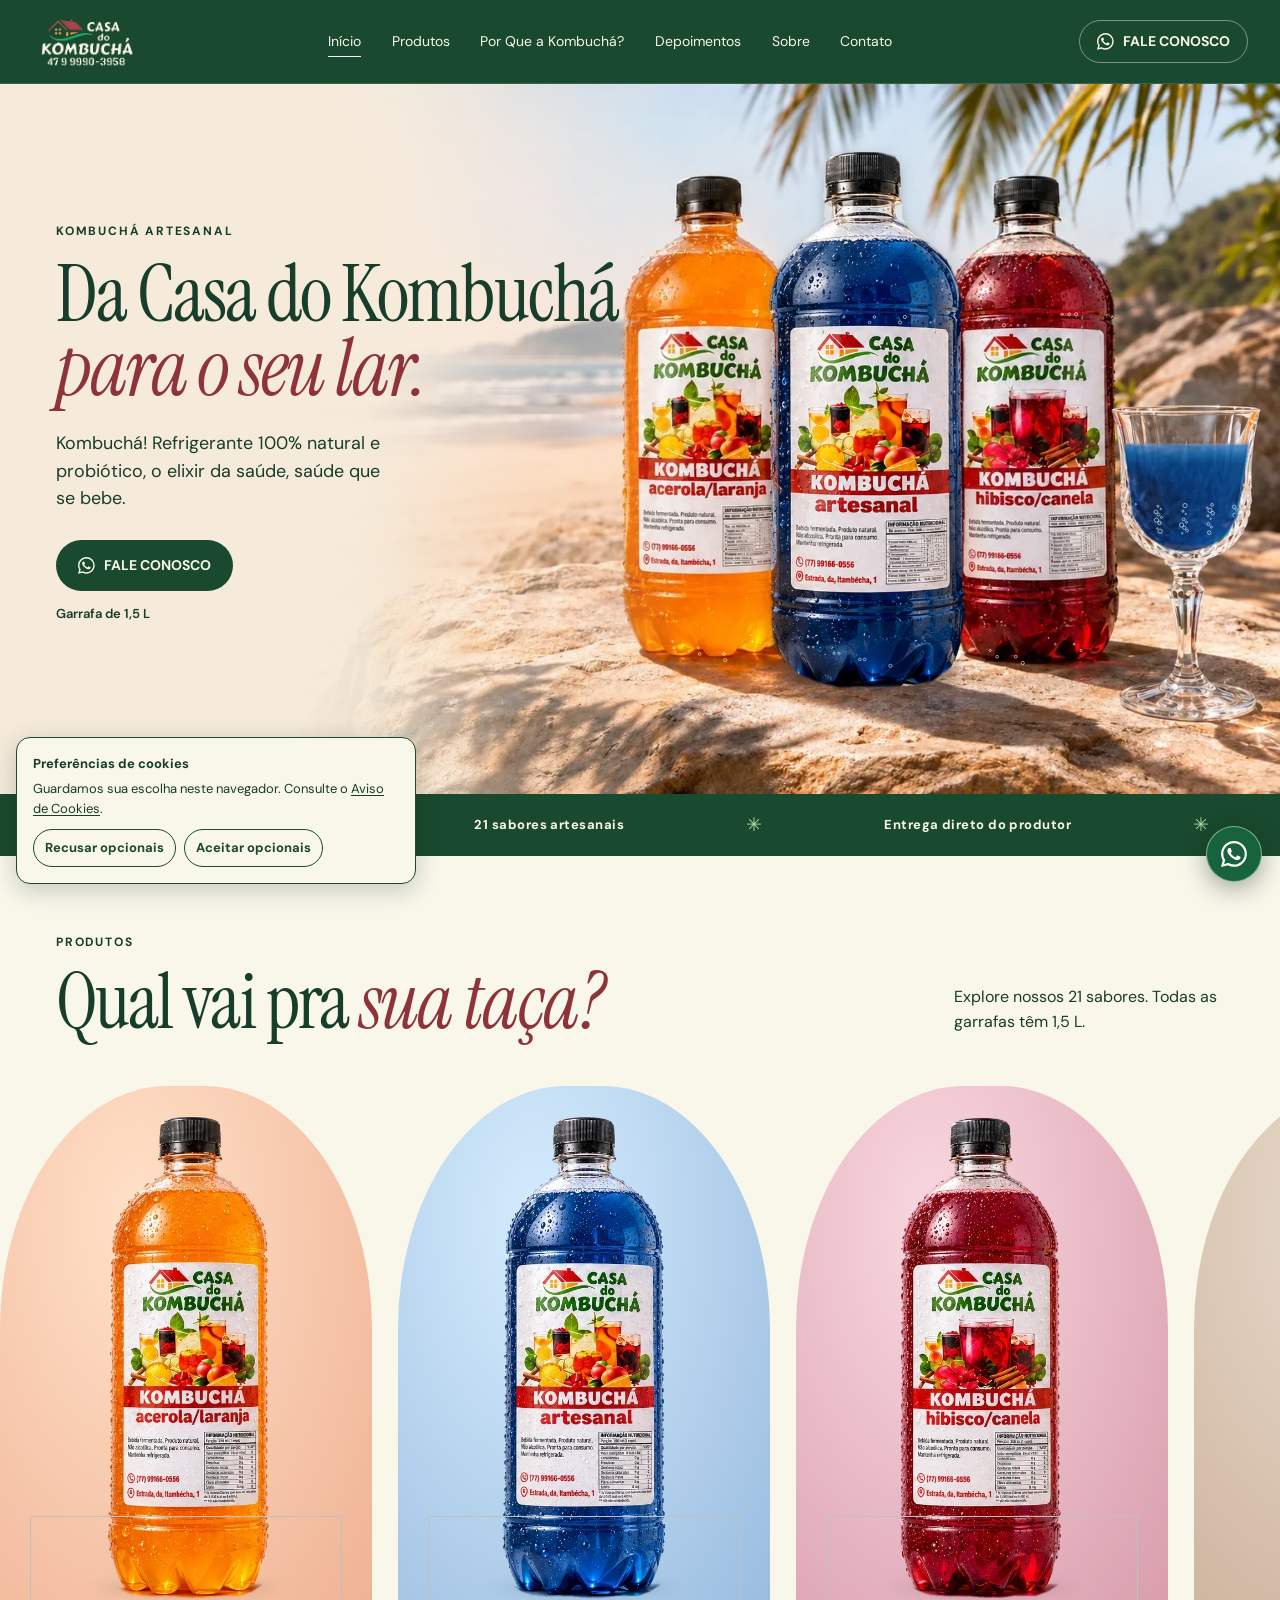
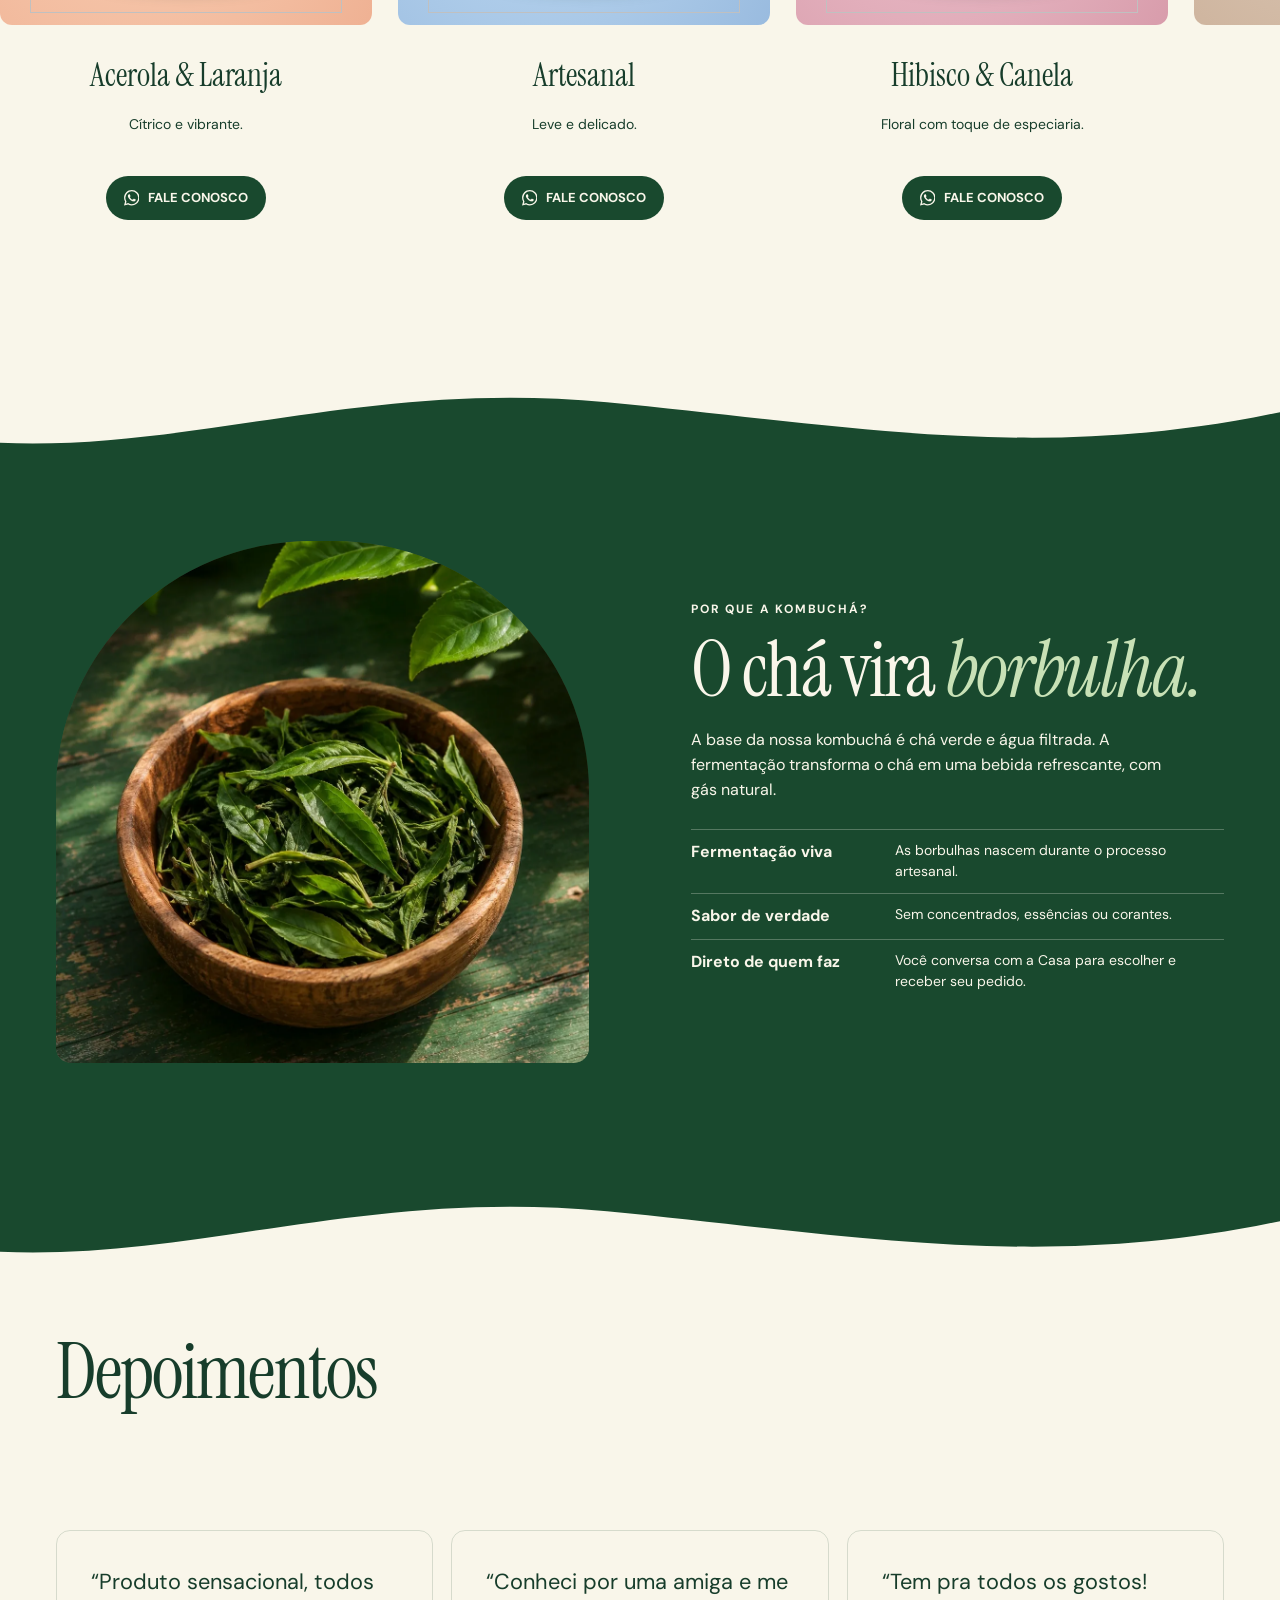
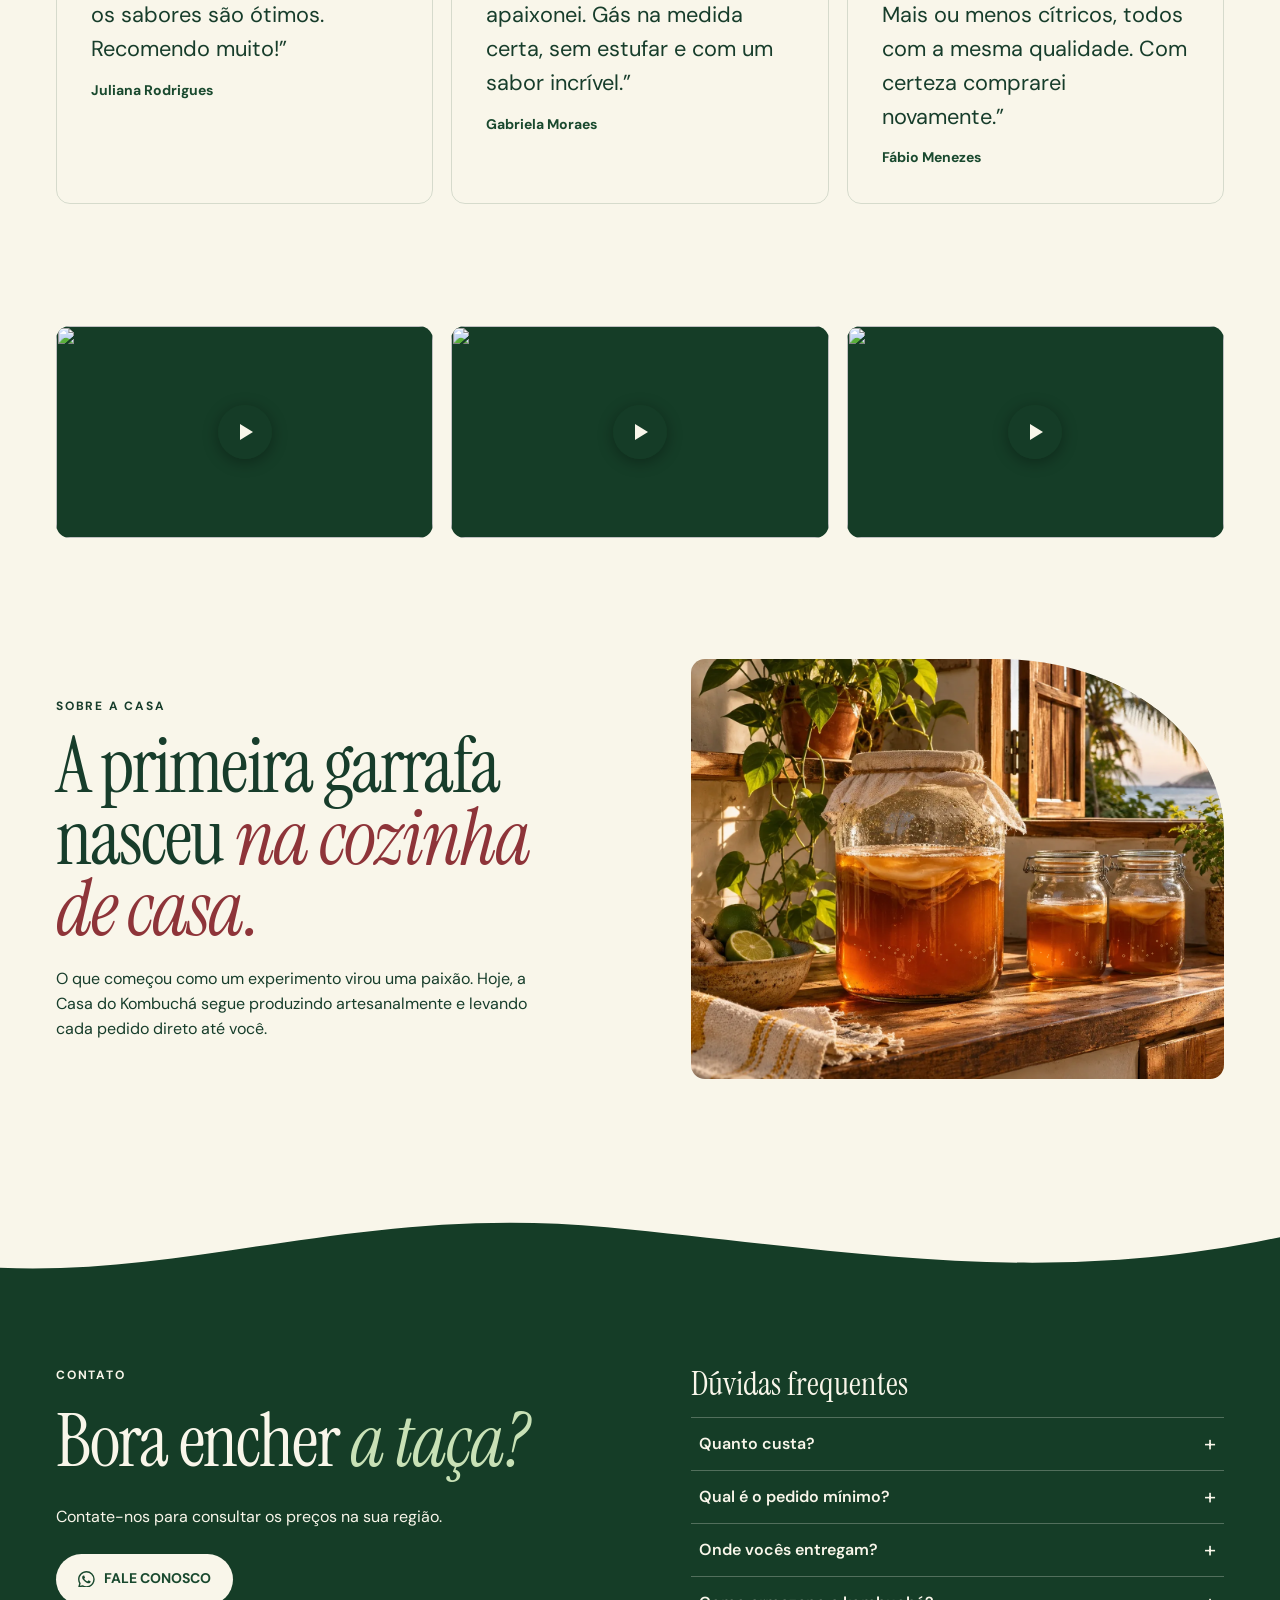
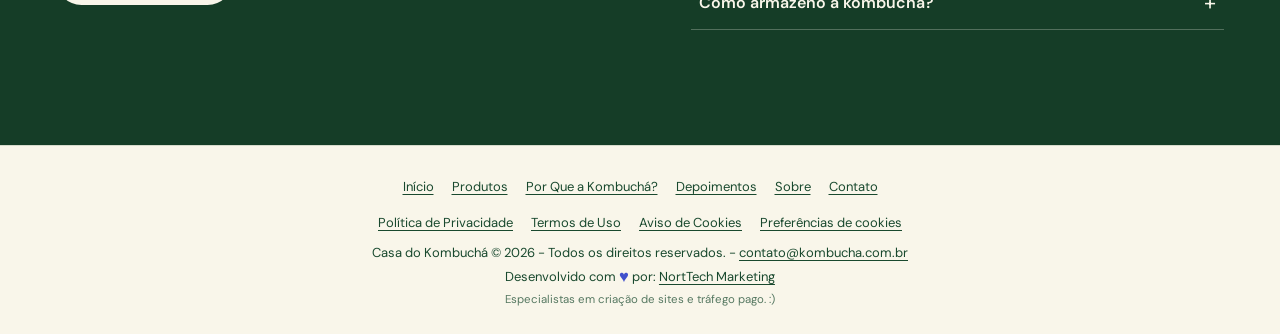
==== commit 6c1b36ec: "Add files via upload" ====
--- a/index.html
+++ b/index.html
@@ -6,31 +6,32 @@
 <meta name="theme-color" content="#19492e">
 <meta name="description" content="Kombuchá artesanal da Casa do Kombuchá. Escolha seus sabores em garrafas de 1,5 L e peça pelo WhatsApp. Entregas entre Florianópolis e Curitiba.">
 <title>Casa do Kombuchá</title>
-<link rel="canonical" href="https://casa-do-kombucha-artesanal.grandlight5.chatgpt.site/">
+<link rel="canonical" href="https://casadokombucha.norttech.com.br/">
 <meta name="robots" content="index,follow">
 <meta property="og:type" content="website">
 <meta property="og:locale" content="pt_BR">
 <meta property="og:site_name" content="Casa do Kombuchá">
 <meta property="og:title" content="Casa do Kombuchá">
 <meta property="og:description" content="Kombuchá artesanal da Casa do Kombuchá. Escolha seus sabores em garrafas de 1,5 L e peça pelo WhatsApp. Entregas entre Florianópolis e Curitiba.">
-<meta property="og:url" content="https://casa-do-kombucha-artesanal.grandlight5.chatgpt.site/">
-<meta property="og:image" content="https://casa-do-kombucha-artesanal.grandlight5.chatgpt.site/assets/litoral-v6.webp">
+<meta property="og:url" content="https://casadokombucha.norttech.com.br/">
+<meta property="og:image" content="https://casadokombucha.norttech.com.br/assets/litoral-v6-optimized.webp">
 <meta property="og:image:alt" content="Garrafas da Casa do Kombuchá à beira-mar">
-<script type="application/ld+json">{"@context": "https://schema.org", "@graph": [{"@type": "Organization", "@id": "https://casa-do-kombucha-artesanal.grandlight5.chatgpt.site/#marca", "name": "Casa do Kombuchá", "url": "https://casa-do-kombucha-artesanal.grandlight5.chatgpt.site/", "email": "contato@kombucha.com.br", "logo": "https://casa-do-kombucha-artesanal.grandlight5.chatgpt.site/assets/logo.png"}, {"@type": "ItemList", "name": "Kombuchás artesanais", "itemListElement": [{"@type": "ListItem", "position": 1, "item": {"@type": "Product", "name": "Kombuchá Acerola & Laranja 1,5 L", "image": "https://casa-do-kombucha-artesanal.grandlight5.chatgpt.site/assets/acerola-gelada.webp", "brand": {"@id": "https://casa-do-kombucha-artesanal.grandlight5.chatgpt.site/#marca"}}}, {"@type": "ListItem", "position": 2, "item": {"@type": "Product", "name": "Kombuchá Artesanal 1,5 L", "image": "https://casa-do-kombucha-artesanal.grandlight5.chatgpt.site/assets/artesanal-gelada.webp", "brand": {"@id": "https://casa-do-kombucha-artesanal.grandlight5.chatgpt.site/#marca"}}}, {"@type": "ListItem", "position": 3, "item": {"@type": "Product", "name": "Kombuchá Hibisco & Canela 1,5 L", "image": "https://casa-do-kombucha-artesanal.grandlight5.chatgpt.site/assets/hibisco-gelada.webp", "brand": {"@id": "https://casa-do-kombucha-artesanal.grandlight5.chatgpt.site/#marca"}}}, {"@type": "ListItem", "position": 4, "item": {"@type": "Product", "name": "Kombuchá Malzbier 1,5 L", "image": "https://casa-do-kombucha-artesanal.grandlight5.chatgpt.site/assets/sabor-malzbier.webp", "brand": {"@id": "https://casa-do-kombucha-artesanal.grandlight5.chatgpt.site/#marca"}}}, {"@type": "ListItem", "position": 5, "item": {"@type": "Product", "name": "Kombuchá Maçã Verde 1,5 L", "image": "https://casa-do-kombucha-artesanal.grandlight5.chatgpt.site/assets/sabor-maca-verde.webp", "brand": {"@id": "https://casa-do-kombucha-artesanal.grandlight5.chatgpt.site/#marca"}}}, {"@type": "ListItem", "position": 6, "item": {"@type": "Product", "name": "Kombuchá Limão 1,5 L", "image": "https://casa-do-kombucha-artesanal.grandlight5.chatgpt.site/assets/sabor-limao.webp", "brand": {"@id": "https://casa-do-kombucha-artesanal.grandlight5.chatgpt.site/#marca"}}}, {"@type": "ListItem", "position": 7, "item": {"@type": "Product", "name": "Kombuchá Abacaxi 1,5 L", "image": "https://casa-do-kombucha-artesanal.grandlight5.chatgpt.site/assets/sabor-abacaxi.webp", "brand": {"@id": "https://casa-do-kombucha-artesanal.grandlight5.chatgpt.site/#marca"}}}, {"@type": "ListItem", "position": 8, "item": {"@type": "Product", "name": "Kombuchá Abacaxi com Hortelã 1,5 L", "image": "https://casa-do-kombucha-artesanal.grandlight5.chatgpt.site/assets/sabor-abacaxi-hortela.webp", "brand": {"@id": "https://casa-do-kombucha-artesanal.grandlight5.chatgpt.site/#marca"}}}, {"@type": "ListItem", "position": 9, "item": {"@type": "Product", "name": "Kombuchá Detox 1,5 L", "image": "https://casa-do-kombucha-artesanal.grandlight5.chatgpt.site/assets/sabor-detox.webp", "brand": {"@id": "https://casa-do-kombucha-artesanal.grandlight5.chatgpt.site/#marca"}}}, {"@type": "ListItem", "position": 10, "item": {"@type": "Product", "name": "Kombuchá Gengibre 1,5 L", "image": "https://casa-do-kombucha-artesanal.grandlight5.chatgpt.site/assets/sabor-gengibre.webp", "brand": {"@id": "https://casa-do-kombucha-artesanal.grandlight5.chatgpt.site/#marca"}}}, {"@type": "ListItem", "position": 11, "item": {"@type": "Product", "name": "Kombuchá Guaraná 1,5 L", "image": "https://casa-do-kombucha-artesanal.grandlight5.chatgpt.site/assets/sabor-guarana.webp", "brand": {"@id": "https://casa-do-kombucha-artesanal.grandlight5.chatgpt.site/#marca"}}}, {"@type": "ListItem", "position": 12, "item": {"@type": "Product", "name": "Kombuchá Laranja 1,5 L", "image": "https://casa-do-kombucha-artesanal.grandlight5.chatgpt.site/assets/sabor-laranja.webp", "brand": {"@id": "https://casa-do-kombucha-artesanal.grandlight5.chatgpt.site/#marca"}}}, {"@type": "ListItem", "position": 13, "item": {"@type": "Product", "name": "Kombuchá Manga 1,5 L", "image": "https://casa-do-kombucha-artesanal.grandlight5.chatgpt.site/assets/sabor-manga.webp", "brand": {"@id": "https://casa-do-kombucha-artesanal.grandlight5.chatgpt.site/#marca"}}}, {"@type": "ListItem", "position": 14, "item": {"@type": "Product", "name": "Kombuchá Maracujá 1,5 L", "image": "https://casa-do-kombucha-artesanal.grandlight5.chatgpt.site/assets/sabor-maracuja.webp", "brand": {"@id": "https://casa-do-kombucha-artesanal.grandlight5.chatgpt.site/#marca"}}}, {"@type": "ListItem", "position": 15, "item": {"@type": "Product", "name": "Kombuchá Vinho Tinto 1,5 L", "image": "https://casa-do-kombucha-artesanal.grandlight5.chatgpt.site/assets/sabor-vinho-tinto.webp", "brand": {"@id": "https://casa-do-kombucha-artesanal.grandlight5.chatgpt.site/#marca"}}}, {"@type": "ListItem", "position": 16, "item": {"@type": "Product", "name": "Kombuchá Uva Bordô 1,5 L", "image": "https://casa-do-kombucha-artesanal.grandlight5.chatgpt.site/assets/sabor-uva-bordo.webp", "brand": {"@id": "https://casa-do-kombucha-artesanal.grandlight5.chatgpt.site/#marca"}}}, {"@type": "ListItem", "position": 17, "item": {"@type": "Product", "name": "Kombuchá Quentão 1,5 L", "image": "https://casa-do-kombucha-artesanal.grandlight5.chatgpt.site/assets/sabor-quentao.webp", "brand": {"@id": "https://casa-do-kombucha-artesanal.grandlight5.chatgpt.site/#marca"}}}, {"@type": "ListItem", "position": 18, "item": {"@type": "Product", "name": "Kombuchá Frutas Vermelhas 1,5 L", "image": "https://casa-do-kombucha-artesanal.grandlight5.chatgpt.site/assets/sabor-frutas-vermelhas.webp", "brand": {"@id": "https://casa-do-kombucha-artesanal.grandlight5.chatgpt.site/#marca"}}}, {"@type": "ListItem", "position": 19, "item": {"@type": "Product", "name": "Kombuchá Goiaba 1,5 L", "image": "https://casa-do-kombucha-artesanal.grandlight5.chatgpt.site/assets/sabor-goiaba.webp", "brand": {"@id": "https://casa-do-kombucha-artesanal.grandlight5.chatgpt.site/#marca"}}}, {"@type": "ListItem", "position": 20, "item": {"@type": "Product", "name": "Kombuchá Fada Azul 1,5 L", "image": "https://casa-do-kombucha-artesanal.grandlight5.chatgpt.site/assets/sabor-fada-azul.webp", "brand": {"@id": "https://casa-do-kombucha-artesanal.grandlight5.chatgpt.site/#marca"}}}, {"@type": "ListItem", "position": 21, "item": {"@type": "Product", "name": "Kombuchá Caju 1,5 L", "image": "https://casa-do-kombucha-artesanal.grandlight5.chatgpt.site/assets/sabor-caju.webp", "brand": {"@id": "https://casa-do-kombucha-artesanal.grandlight5.chatgpt.site/#marca"}}}]}, {"@type": "FAQPage", "mainEntity": [{"@type": "Question", "name": "Quanto custa?", "acceptedAnswer": {"@type": "Answer", "text": "Consulte os valores e a entrega para sua cidade pelo WhatsApp."}}, {"@type": "Question", "name": "Qual é o pedido mínimo?", "acceptedAnswer": {"@type": "Answer", "text": "O pedido mínimo é de 3 garrafas. Também temos combos de 6 garrafas de 1,5 L."}}, {"@type": "Question", "name": "Onde vocês entregam?", "acceptedAnswer": {"@type": "Answer", "text": "Atendemos o corredor entre Florianópolis e Curitiba, especialmente o litoral norte catarinense. Consulte o prazo e a entrega para o seu endereço pelo WhatsApp."}}, {"@type": "Question", "name": "Como armazeno a kombuchá?", "acceptedAnswer": {"@type": "Answer", "text": "Mantenha na geladeira e siga as orientações do rótulo."}}]}]}</script>
+<script type="application/ld+json">{"@context": "https://schema.org", "@graph": [{"@type": "Organization", "@id": "https://casadokombucha.norttech.com.br/#marca", "name": "Casa do Kombuchá", "url": "https://casadokombucha.norttech.com.br/", "email": "contato@kombucha.com.br", "logo": "https://casadokombucha.norttech.com.br/assets/logo.png"}, {"@type": "ItemList", "name": "Kombuchás artesanais", "itemListElement": [{"@type": "ListItem", "position": 1, "item": {"@type": "Product", "name": "Kombuchá Acerola & Laranja 1,5 L", "image": "https://casadokombucha.norttech.com.br/assets/acerola-gelada.webp", "brand": {"@id": "https://casadokombucha.norttech.com.br/#marca"}}}, {"@type": "ListItem", "position": 2, "item": {"@type": "Product", "name": "Kombuchá Artesanal 1,5 L", "image": "https://casadokombucha.norttech.com.br/assets/artesanal-gelada.webp", "brand": {"@id": "https://casadokombucha.norttech.com.br/#marca"}}}, {"@type": "ListItem", "position": 3, "item": {"@type": "Product", "name": "Kombuchá Hibisco & Canela 1,5 L", "image": "https://casadokombucha.norttech.com.br/assets/hibisco-gelada.webp", "brand": {"@id": "https://casadokombucha.norttech.com.br/#marca"}}}, {"@type": "ListItem", "position": 4, "item": {"@type": "Product", "name": "Kombuchá Malzbier 1,5 L", "image": "https://casadokombucha.norttech.com.br/assets/sabor-malzbier.webp", "brand": {"@id": "https://casadokombucha.norttech.com.br/#marca"}}}, {"@type": "ListItem", "position": 5, "item": {"@type": "Product", "name": "Kombuchá Maçã Verde 1,5 L", "image": "https://casadokombucha.norttech.com.br/assets/sabor-maca-verde.webp", "brand": {"@id": "https://casadokombucha.norttech.com.br/#marca"}}}, {"@type": "ListItem", "position": 6, "item": {"@type": "Product", "name": "Kombuchá Limão 1,5 L", "image": "https://casadokombucha.norttech.com.br/assets/sabor-limao.webp", "brand": {"@id": "https://casadokombucha.norttech.com.br/#marca"}}}, {"@type": "ListItem", "position": 7, "item": {"@type": "Product", "name": "Kombuchá Abacaxi 1,5 L", "image": "https://casadokombucha.norttech.com.br/assets/sabor-abacaxi.webp", "brand": {"@id": "https://casadokombucha.norttech.com.br/#marca"}}}, {"@type": "ListItem", "position": 8, "item": {"@type": "Product", "name": "Kombuchá Abacaxi com Hortelã 1,5 L", "image": "https://casadokombucha.norttech.com.br/assets/sabor-abacaxi-hortela.webp", "brand": {"@id": "https://casadokombucha.norttech.com.br/#marca"}}}, {"@type": "ListItem", "position": 9, "item": {"@type": "Product", "name": "Kombuchá Detox 1,5 L", "image": "https://casadokombucha.norttech.com.br/assets/sabor-detox.webp", "brand": {"@id": "https://casadokombucha.norttech.com.br/#marca"}}}, {"@type": "ListItem", "position": 10, "item": {"@type": "Product", "name": "Kombuchá Gengibre 1,5 L", "image": "https://casadokombucha.norttech.com.br/assets/sabor-gengibre.webp", "brand": {"@id": "https://casadokombucha.norttech.com.br/#marca"}}}, {"@type": "ListItem", "position": 11, "item": {"@type": "Product", "name": "Kombuchá Guaraná 1,5 L", "image": "https://casadokombucha.norttech.com.br/assets/sabor-guarana.webp", "brand": {"@id": "https://casadokombucha.norttech.com.br/#marca"}}}, {"@type": "ListItem", "position": 12, "item": {"@type": "Product", "name": "Kombuchá Laranja 1,5 L", "image": "https://casadokombucha.norttech.com.br/assets/sabor-laranja.webp", "brand": {"@id": "https://casadokombucha.norttech.com.br/#marca"}}}, {"@type": "ListItem", "position": 13, "item": {"@type": "Product", "name": "Kombuchá Manga 1,5 L", "image": "https://casadokombucha.norttech.com.br/assets/sabor-manga.webp", "brand": {"@id": "https://casadokombucha.norttech.com.br/#marca"}}}, {"@type": "ListItem", "position": 14, "item": {"@type": "Product", "name": "Kombuchá Maracujá 1,5 L", "image": "https://casadokombucha.norttech.com.br/assets/sabor-maracuja.webp", "brand": {"@id": "https://casadokombucha.norttech.com.br/#marca"}}}, {"@type": "ListItem", "position": 15, "item": {"@type": "Product", "name": "Kombuchá Vinho Tinto 1,5 L", "image": "https://casadokombucha.norttech.com.br/assets/sabor-vinho-tinto.webp", "brand": {"@id": "https://casadokombucha.norttech.com.br/#marca"}}}, {"@type": "ListItem", "position": 16, "item": {"@type": "Product", "name": "Kombuchá Uva Bordô 1,5 L", "image": "https://casadokombucha.norttech.com.br/assets/sabor-uva-bordo.webp", "brand": {"@id": "https://casadokombucha.norttech.com.br/#marca"}}}, {"@type": "ListItem", "position": 17, "item": {"@type": "Product", "name": "Kombuchá Quentão 1,5 L", "image": "https://casadokombucha.norttech.com.br/assets/sabor-quentao.webp", "brand": {"@id": "https://casadokombucha.norttech.com.br/#marca"}}}, {"@type": "ListItem", "position": 18, "item": {"@type": "Product", "name": "Kombuchá Frutas Vermelhas 1,5 L", "image": "https://casadokombucha.norttech.com.br/assets/sabor-frutas-vermelhas.webp", "brand": {"@id": "https://casadokombucha.norttech.com.br/#marca"}}}, {"@type": "ListItem", "position": 19, "item": {"@type": "Product", "name": "Kombuchá Goiaba 1,5 L", "image": "https://casadokombucha.norttech.com.br/assets/sabor-goiaba.webp", "brand": {"@id": "https://casadokombucha.norttech.com.br/#marca"}}}, {"@type": "ListItem", "position": 20, "item": {"@type": "Product", "name": "Kombuchá Fada Azul 1,5 L", "image": "https://casadokombucha.norttech.com.br/assets/sabor-fada-azul.webp", "brand": {"@id": "https://casadokombucha.norttech.com.br/#marca"}}}, {"@type": "ListItem", "position": 21, "item": {"@type": "Product", "name": "Kombuchá Caju 1,5 L", "image": "https://casadokombucha.norttech.com.br/assets/sabor-caju.webp", "brand": {"@id": "https://casadokombucha.norttech.com.br/#marca"}}}]}, {"@type": "FAQPage", "mainEntity": [{"@type": "Question", "name": "Quanto custa?", "acceptedAnswer": {"@type": "Answer", "text": "Consulte os valores e a entrega para sua cidade pelo WhatsApp."}}, {"@type": "Question", "name": "Qual é o pedido mínimo?", "acceptedAnswer": {"@type": "Answer", "text": "O pedido mínimo é de 3 garrafas. Também temos combos de 6 garrafas de 1,5 L."}}, {"@type": "Question", "name": "Onde vocês entregam?", "acceptedAnswer": {"@type": "Answer", "text": "Atendemos o corredor entre Florianópolis e Curitiba, especialmente o litoral norte catarinense. Consulte o prazo e a entrega para o seu endereço pelo WhatsApp."}}, {"@type": "Question", "name": "Como armazeno a kombuchá?", "acceptedAnswer": {"@type": "Answer", "text": "Mantenha na geladeira e siga as orientações do rótulo."}}]}]}</script>
 <link rel="icon" href="assets/logo.png" type="image/png">
 <link rel="preload" href="assets/fonts/instrument-serif-latin-400-normal.woff2" as="font" type="font/woff2" crossorigin>
 <link rel="preload" href="assets/fonts/dm-sans-latin-400-normal.woff2" as="font" type="font/woff2" crossorigin>
-<link rel="stylesheet" href="style.css?v=40">
+<link rel="stylesheet" href="style.css?v=47">
 <script src="vendor/lenis-1.1.13.min.js" defer></script>
-<script src="motion-clock.js?v=38" defer></script>
-<script src="smooth-scroll.js?v=38" defer></script>
-<script src="carousel.js?v=39" defer></script>
-<script src="main.js?v=38" defer></script><script src="letter-bubbles.js?v=38" defer></script>
-<script src="ambient.js?v=38" defer></script>
-<script src="/navigation.js?v=38" defer></script>
-<script src="/cookies.js?v=13" defer></script>
-<script src="/videos.js?v=38" defer></script>
-</head>
+<script src="motion-clock.js?v=47" defer></script>
+<script src="smooth-scroll.js?v=47" defer></script>
+<script src="carousel.js?v=47" defer></script>
+<script src="main.js?v=47" defer></script><script src="letter-bubbles.js?v=47" defer></script>
+<script src="product-fizz.js?v=47" defer></script>
+<script src="ambient.js?v=47" defer></script>
+<script src="/navigation.js?v=47" defer></script>
+<script src="/cookies.js?v=47" defer></script>
+<script src="/videos.js?v=47" defer></script>
+<noscript><style>.product-carousel{overflow-x:auto;overflow-y:hidden;touch-action:pan-x pan-y}.product-carousel .flavor-photo{touch-action:pan-x pan-y}</style></noscript></head>
 <body>
 <a class="skip-link" href="#conteudo">Pular para o conteúdo</a>
 <header class="top">
--- a/style.css
+++ b/style.css
@@ -65,7 +65,7 @@
 .flavor {min-width:0}
 .flavor-photo {height:clamp(240px,28vw,420px);overflow:hidden;border-radius:140px 140px 13px 13px;background:#e7dac6}
 .flavor-photo img {width:100%;height:100%;object-fit:cover;object-position:center 45%;transition:transform .7s cubic-bezier(.2,.75,.22,1)}
-.flavor-copy {position:relative;padding:18px 1px 14px;border-bottom:1px solid var(--rule)}
+.flavor-copy {position:relative;padding:18px 1px 14px;border-bottom:0}
 .flavor h3 {font:400 clamp(23px,2.3vw,36px)/1.04 var(--display);margin:3px 0 6px}
 .flavor p {font-size:13px;min-height:23px}
 .order {margin-top:28px;display:flex;justify-content:space-between;align-items:center;gap:20px;border-radius:19px;background:#eae5d4;padding:19px 23px}
@@ -547,3 +547,19 @@
 @media(prefers-reduced-motion:reduce){
  .testimonial-card{animation:none!important;transform:none!important}
 }
+
+/* Fit the full contact headline and leave room for italic descenders. */
+.contact h2{white-space:nowrap;font-size:clamp(28px,5.75vw,90px);line-height:1.12}
+.contact .fizz-letters{background:none;-webkit-text-fill-color:currentColor;color:#c8e1b6;overflow:visible}
+@media(max-width:760px){.contact h2{font-size:clamp(28px,13vw,90px)}}
+/* Keep bottle caps inside the hero at every desktop aspect ratio. */
+@media(min-width:761px){.hero-art{width:150cqh;height:100%;max-width:none;top:0;bottom:auto;right:0;transform:none}}
+
+/* Bottles stay still on hover. Particle masks are rendered once at small resolution. */
+.flavor-bottle,.flavor-shadow{transform:none!important;transition:none!important}
+.product-fizz-canvas{mask:none!important;contain:strict}
+
+.cookie-notice{max-height:calc(100svh - 24px);overflow:auto;overscroll-behavior:contain}
+.video-controls button{min-width:44px;min-height:44px}
+@media(max-width:760px){.site-footer{padding-bottom:calc(84px + env(safe-area-inset-bottom))}}
+
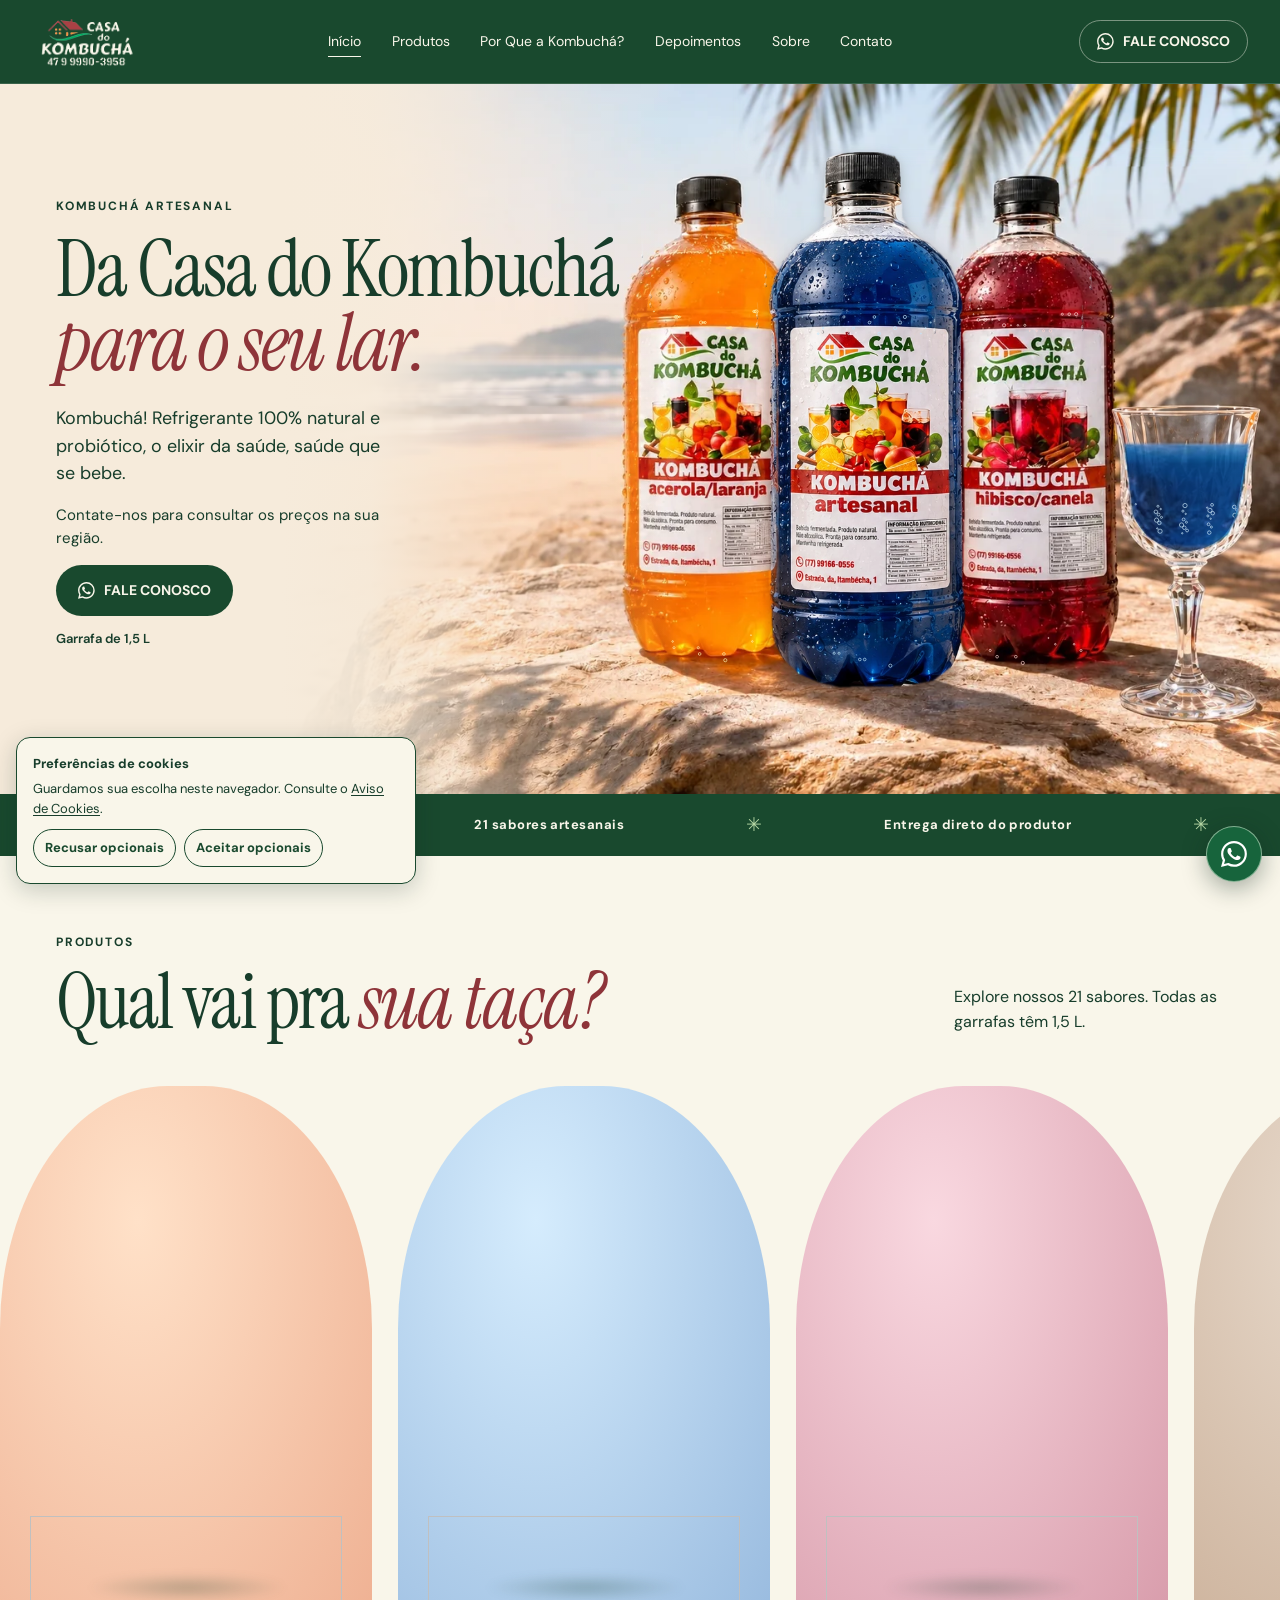
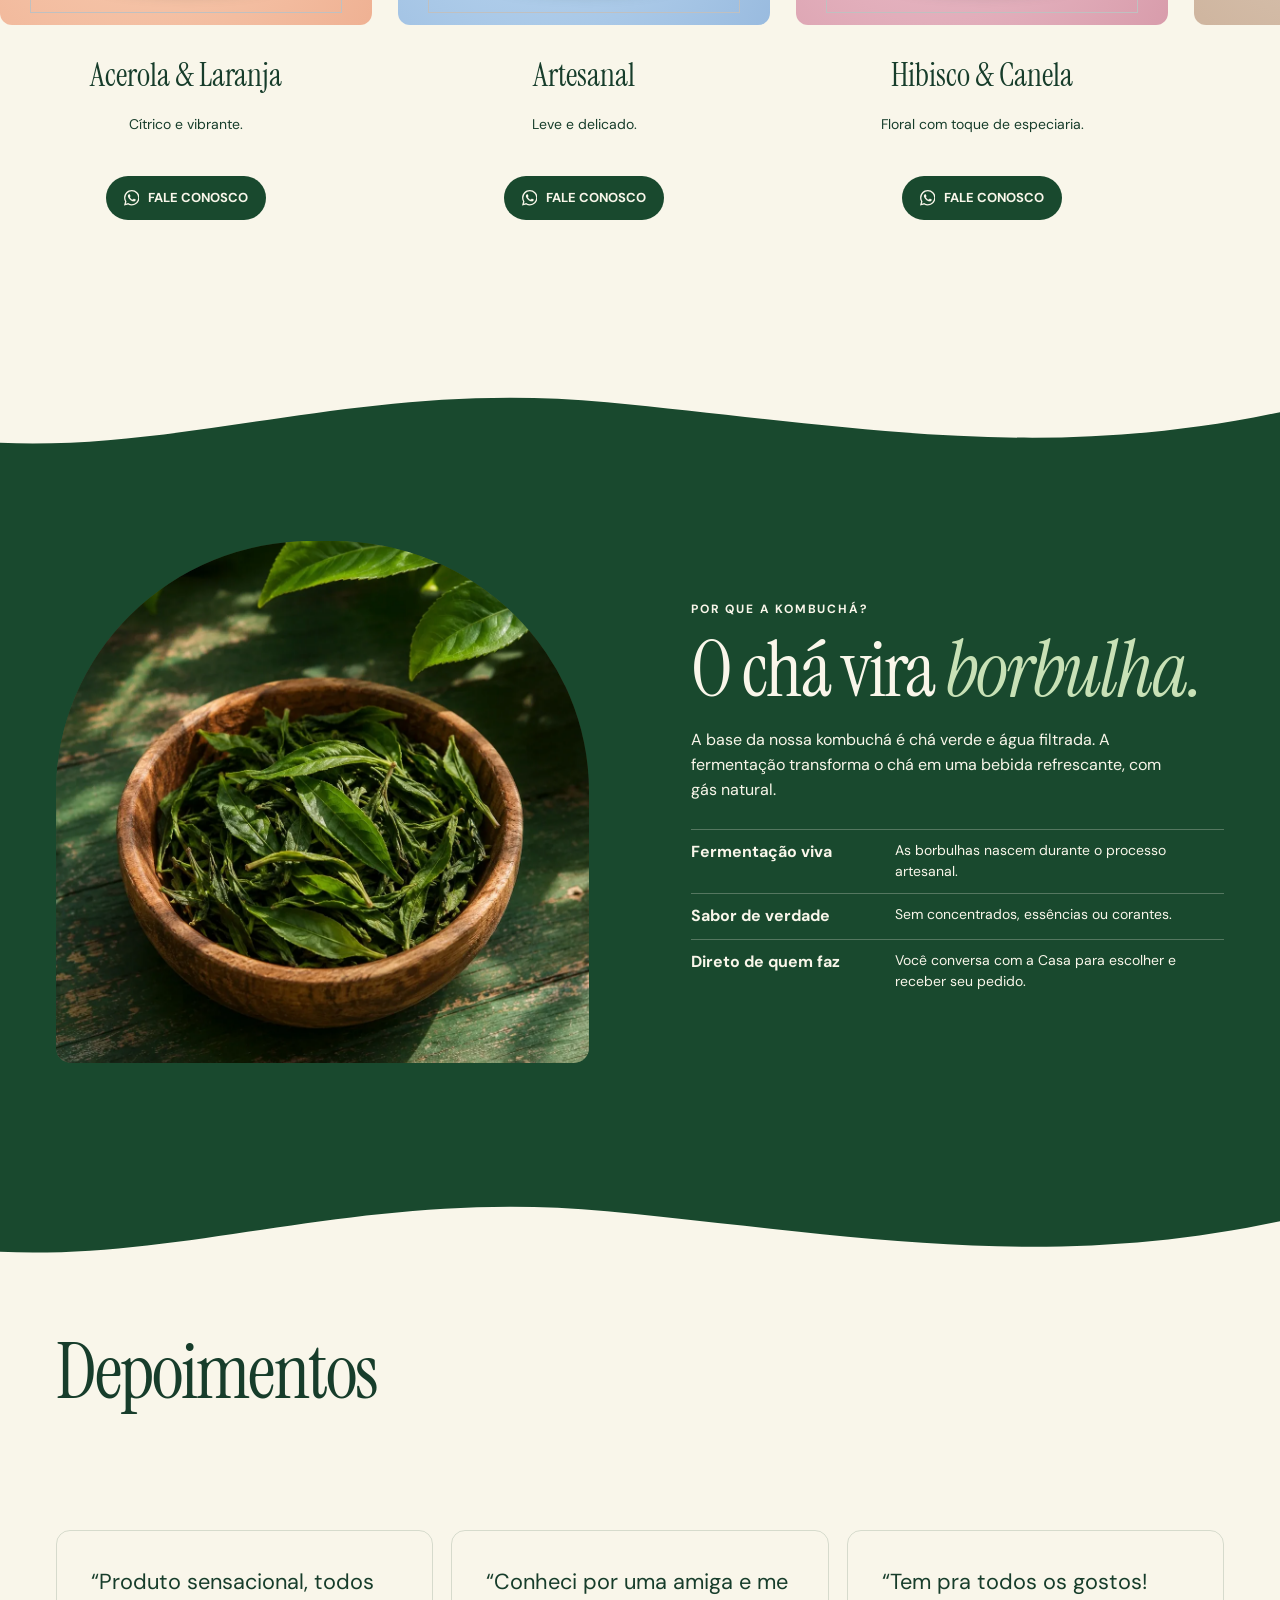
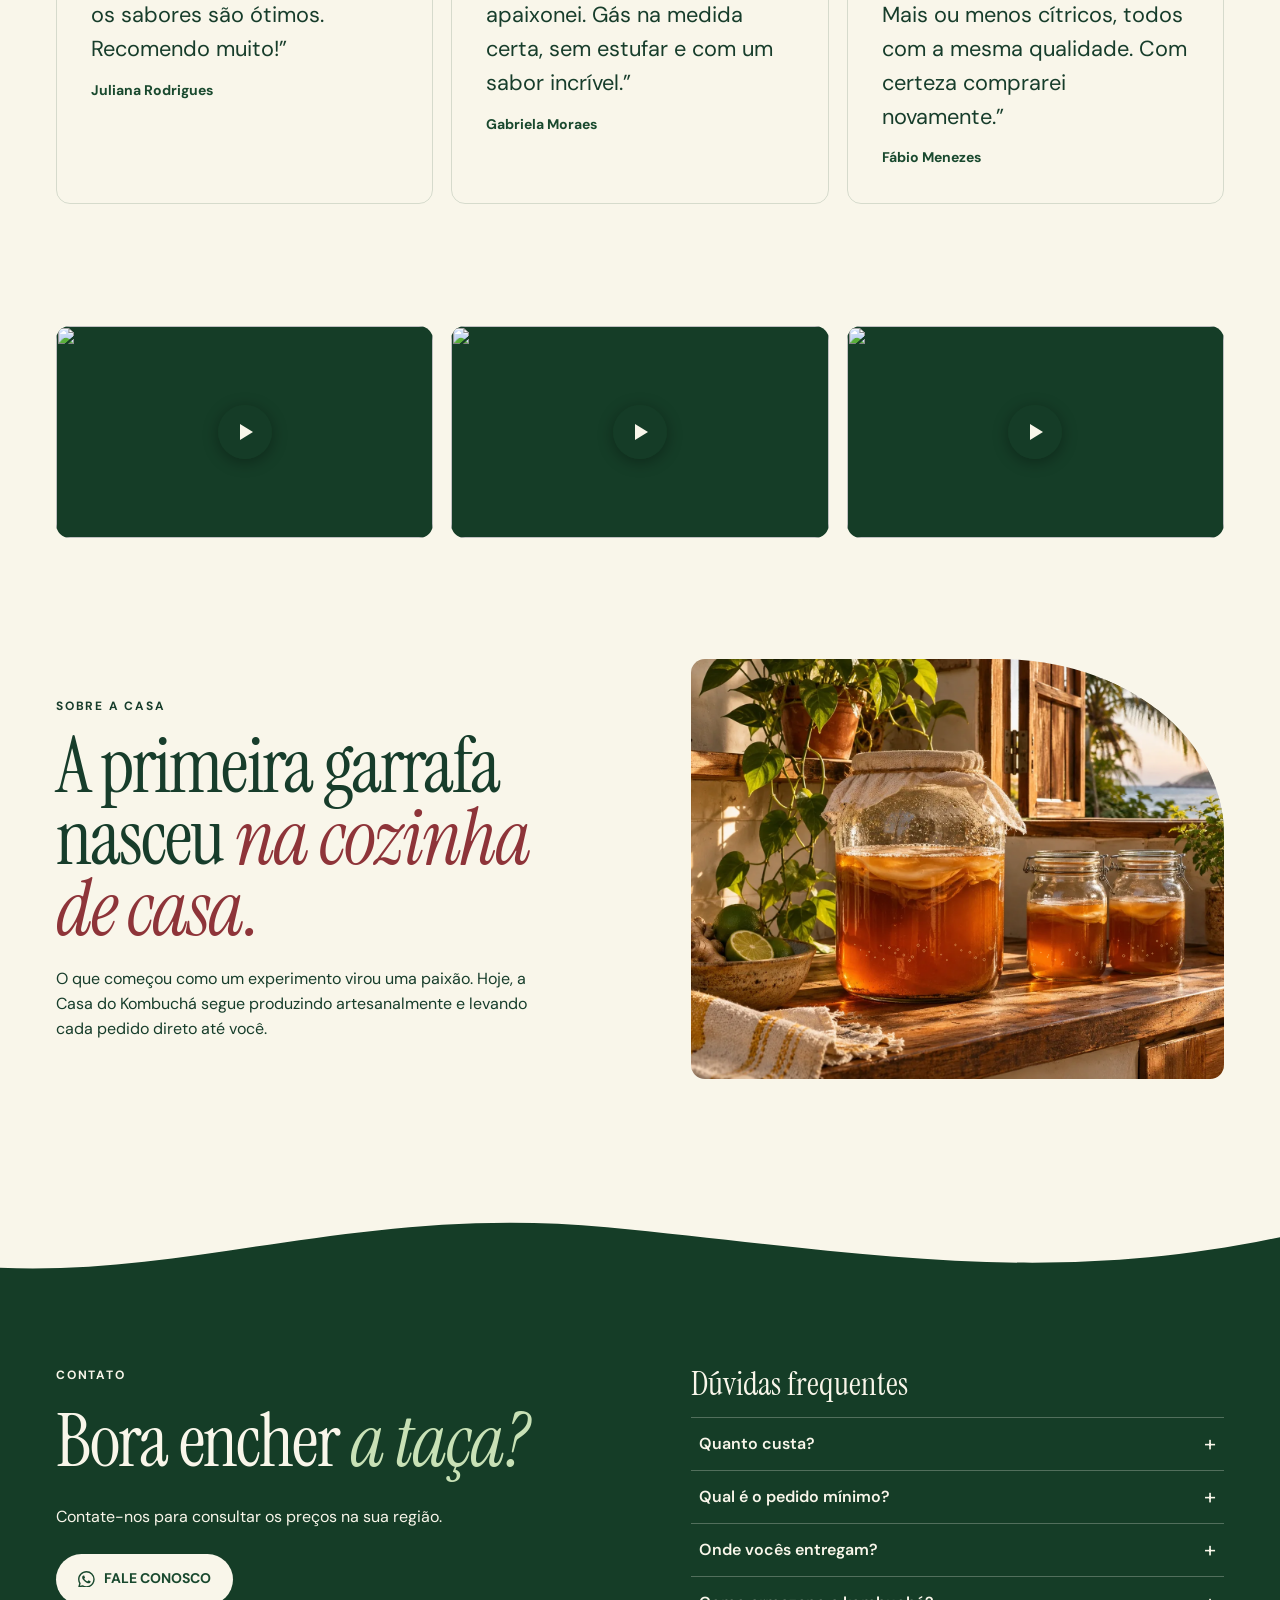
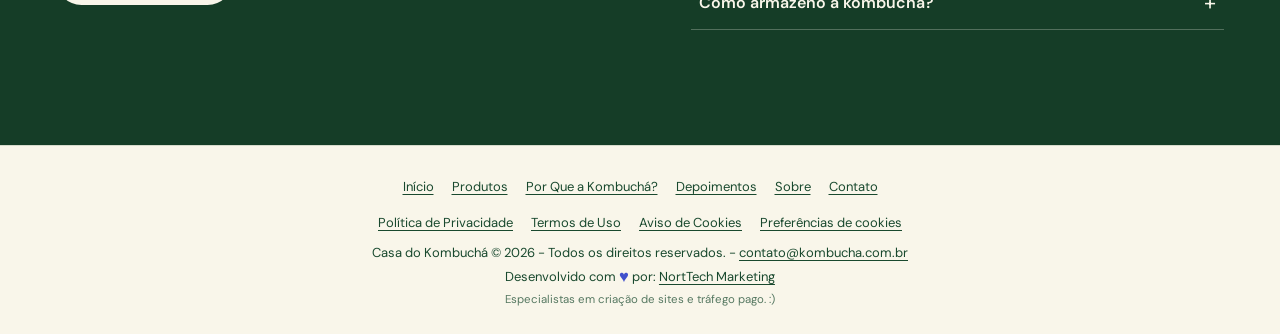
==== commit aad06983: "Add files via upload" ====
--- a/index.html
+++ b/index.html
@@ -20,12 +20,12 @@
 <link rel="icon" href="assets/logo.png" type="image/png">
 <link rel="preload" href="assets/fonts/instrument-serif-latin-400-normal.woff2" as="font" type="font/woff2" crossorigin>
 <link rel="preload" href="assets/fonts/dm-sans-latin-400-normal.woff2" as="font" type="font/woff2" crossorigin>
-<link rel="stylesheet" href="style.css?v=47">
+<link rel="stylesheet" href="style.css?v=49">
 <script src="vendor/lenis-1.1.13.min.js" defer></script>
 <script src="motion-clock.js?v=47" defer></script>
 <script src="smooth-scroll.js?v=47" defer></script>
 <script src="carousel.js?v=47" defer></script>
-<script src="main.js?v=47" defer></script><script src="letter-bubbles.js?v=47" defer></script>
+<script src="main.js?v=49" defer></script><script src="letter-bubbles.js?v=47" defer></script>
 <script src="product-fizz.js?v=47" defer></script>
 <script src="ambient.js?v=47" defer></script>
 <script src="/navigation.js?v=47" defer></script>
@@ -76,7 +76,8 @@
     <div class="hero-copy">
       <p class="eyebrow">Kombuchá artesanal</p>
       <h1 id="titulo">Da Casa do Kombuchá<br> <em>para o seu lar.</em></h1>
-      <p>Kombuchá! Refrigerante 100% natural e probiótico, o elixir da saúde, saúde que se bebe.</p>
+      <p>Kombuchá! Refrigerante 100% natural e probiótico, o elixir da saúde, saúde que se bebe.</p>
+      <p class="hero-region-price">Contate-nos para consultar os preços na sua região.</p>
       <div class="hero-actions"><a class="button primary" data-whatsapp="inicio" data-cta="whatsapp-inicio" href="https://api.whatsapp.com/send/?phone=554799903958&amp;text=Ol%C3%A1%21+Vim+pelo+site+e+gostaria+de+mais+informa%C3%A7%C3%B5es.&amp;type=phone_number&amp;app_absent=0"><svg class="wa-icon" aria-hidden="true" viewBox="0 0 16 16"><path fill="currentColor" d="M13.601 2.326A7.854 7.854 0 0 0 7.99 0C3.618 0 .06 3.558.059 7.931c0 1.397.364 2.76 1.058 3.962L0 16l4.201-1.102a7.93 7.93 0 0 0 3.79.965h.003c4.371 0 7.929-3.558 7.931-7.932a7.88 7.88 0 0 0-2.324-5.605ZM7.994 14.524h-.003a6.58 6.58 0 0 1-3.355-.918l-.24-.143-2.494.654.666-2.432-.157-.25a6.57 6.57 0 0 1-1.009-3.503 6.59 6.59 0 0 1 6.594-6.593 6.55 6.55 0 0 1 4.662 1.932 6.55 6.55 0 0 1 1.929 4.664 6.6 6.6 0 0 1-6.593 6.589Zm3.617-4.94c-.198-.099-1.172-.578-1.354-.644-.182-.066-.314-.099-.446.099-.132.198-.512.644-.628.776-.115.132-.231.149-.429.05-.198-.1-.837-.309-1.594-.984-.59-.526-.988-1.176-1.104-1.374-.115-.198-.012-.305.087-.404.089-.089.198-.231.297-.347.1-.115.132-.198.199-.33.066-.132.033-.248-.017-.347-.05-.099-.446-1.074-.611-1.47-.16-.386-.324-.334-.446-.34l-.38-.006a.73.73 0 0 0-.529.248c-.182.198-.694.677-.694 1.652 0 .975.711 1.917.81 2.049.1.132 1.398 2.134 3.385 2.992.473.204.842.326 1.13.417.475.151.907.13 1.249.079.381-.057 1.172-.479 1.337-.942.165-.462.165-.859.116-.942-.05-.082-.182-.132-.38-.231Z"/></svg> FALE CONOSCO</a></div>
       <p class="hero-note">Garrafa de 1,5 L</p>
     </div>
--- a/style.css
+++ b/style.css
@@ -563,3 +563,15 @@
 .video-controls button{min-width:44px;min-height:44px}
 @media(max-width:760px){.site-footer{padding-bottom:calc(84px + env(safe-area-inset-bottom))}}
 
+
+.hero .hero-copy>p.hero-region-price{max-width:370px;margin-top:16px;font-size:15px;line-height:1.5}
+.hero-region-price+.hero-actions{margin-top:16px}
+@media(max-width:760px){.hero .hero-copy>p.hero-region-price{margin-top:14px;font-size:14px}.hero-region-price+.hero-actions{margin-top:14px}}
+
+
+@media(prefers-reduced-motion:no-preference){
+ .top .nav-cta,.hero-actions>.button{animation:whatsapp-pulse 2.6s ease-in-out infinite;transform-origin:center}
+ .top .nav-cta:is(:hover,:focus-visible),.hero-actions>.button:is(:hover,:focus-visible){animation-play-state:paused}
+ .motion .top:not(.in-view) .nav-cta,.motion .hero:not(.in-view) .hero-actions>.button{animation-play-state:paused}
+}
+
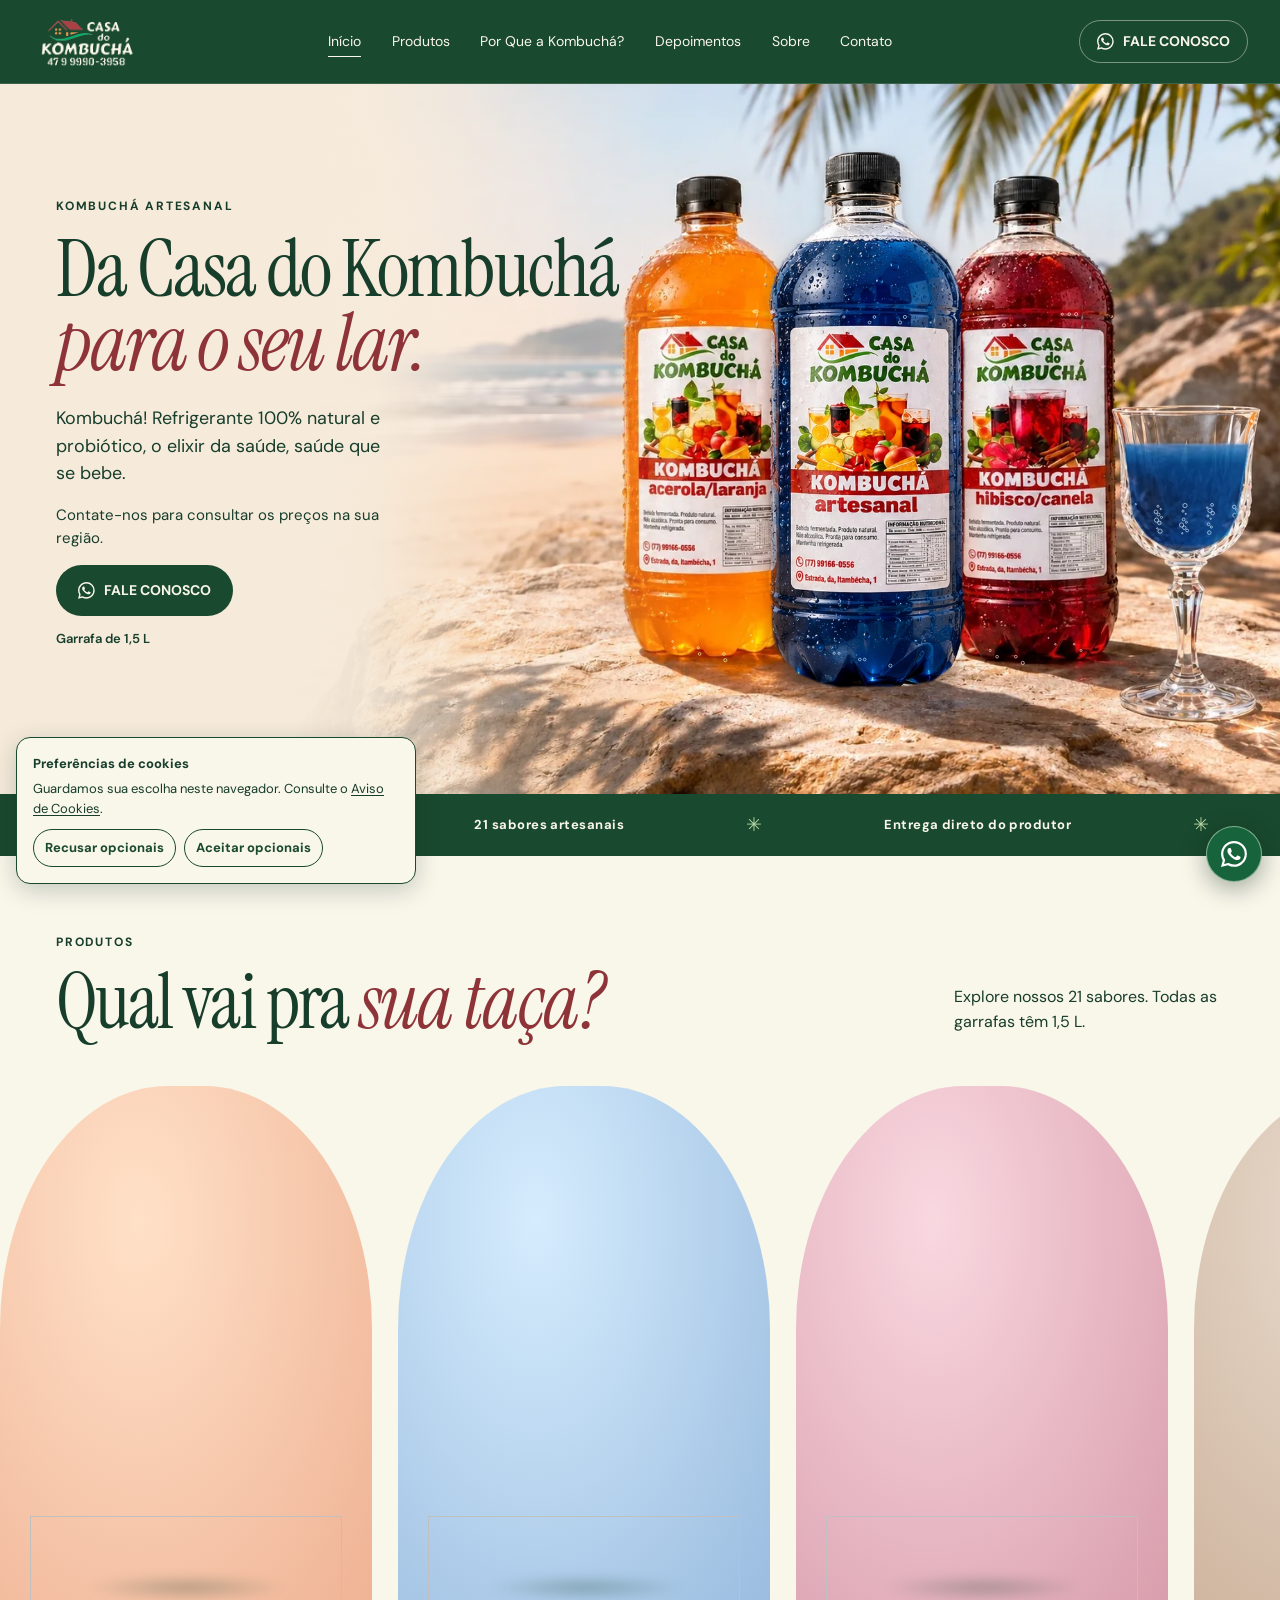
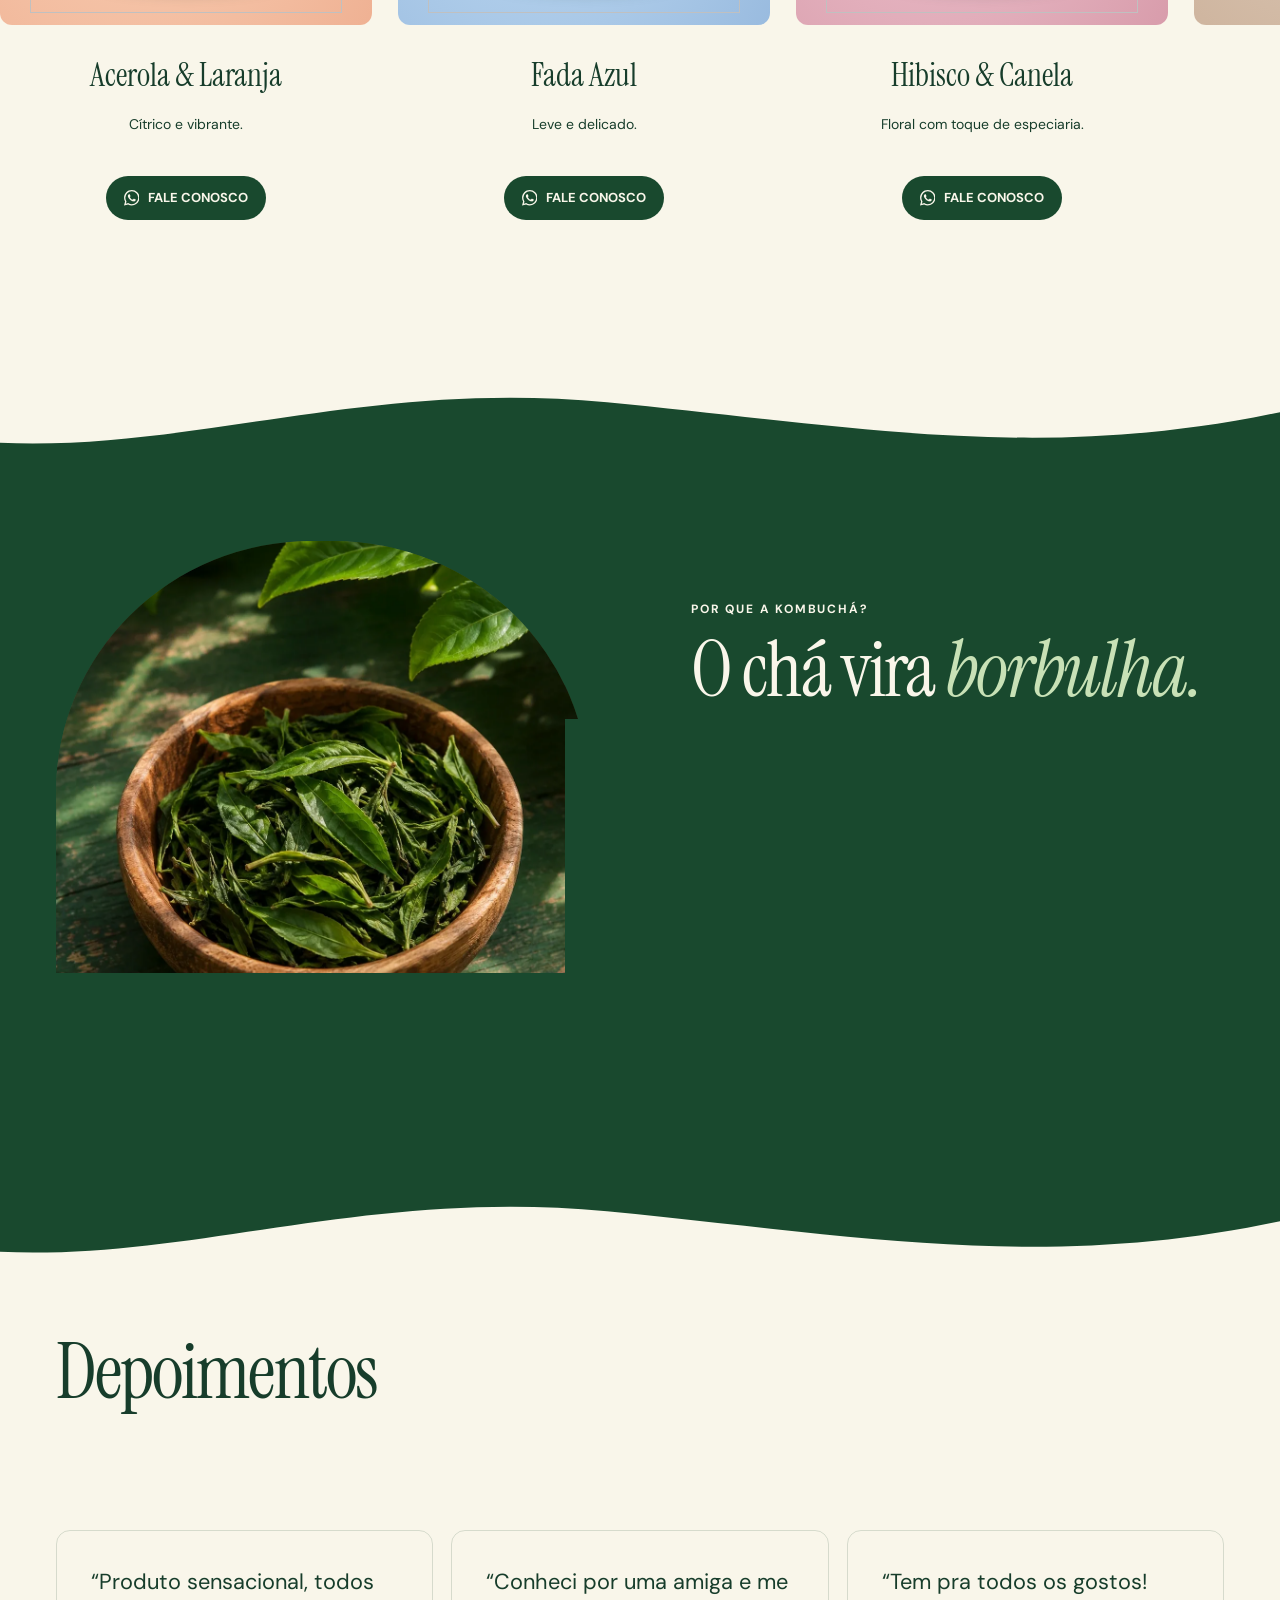
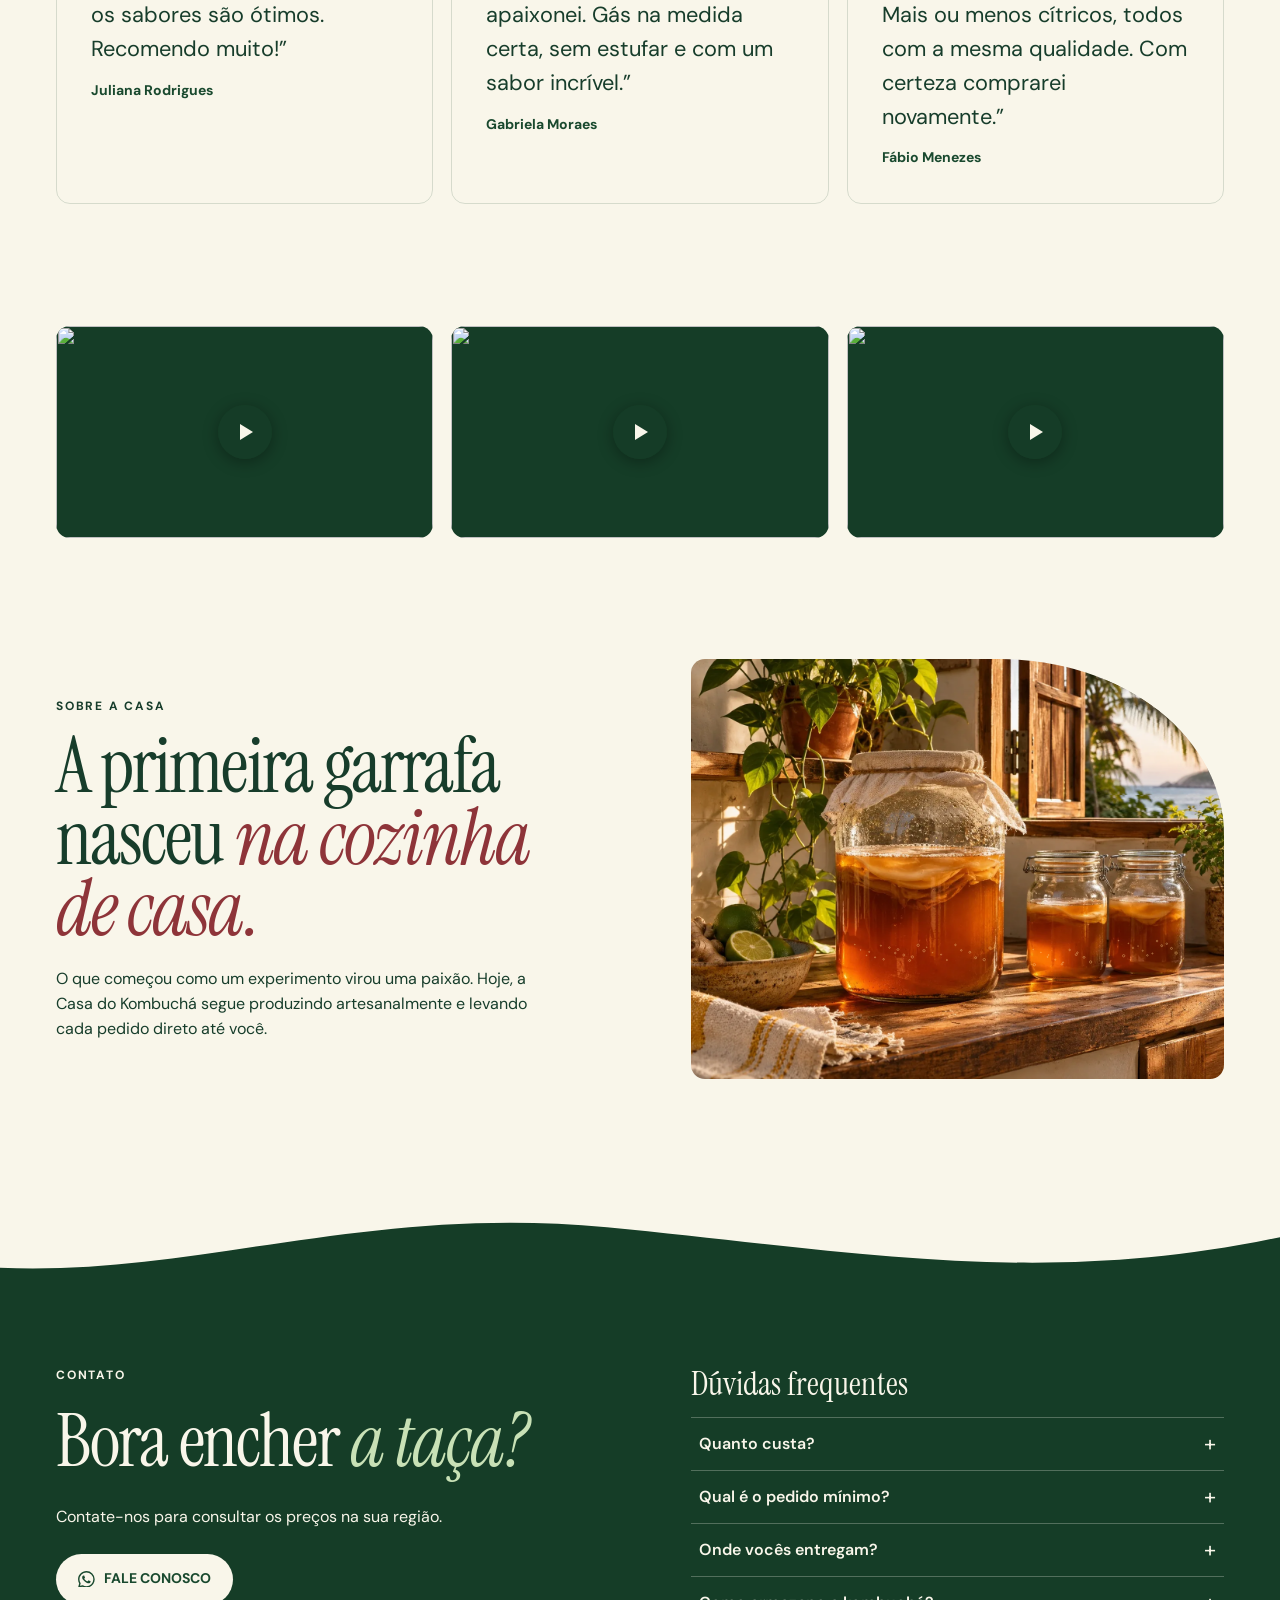
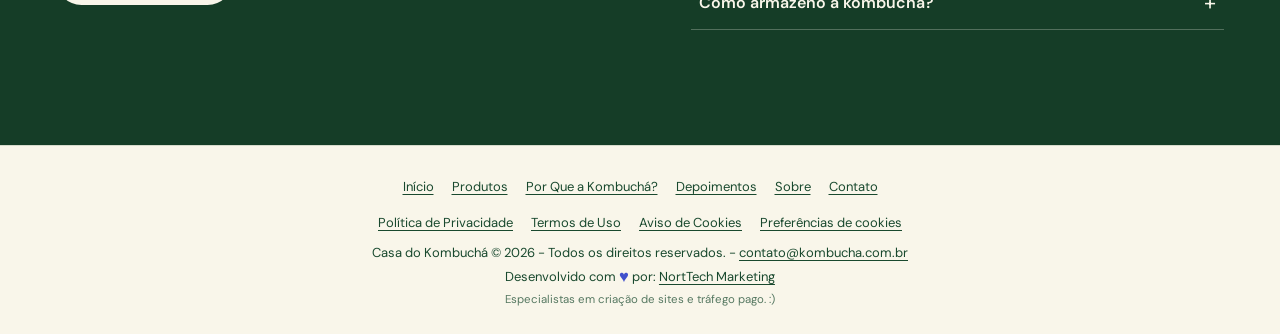
==== commit 653fb1e5: "Add files via upload" ====
--- a/index.html
+++ b/index.html
@@ -16,7 +16,7 @@
 <meta property="og:url" content="https://casadokombucha.norttech.com.br/">
 <meta property="og:image" content="https://casadokombucha.norttech.com.br/assets/litoral-v6-optimized.webp">
 <meta property="og:image:alt" content="Garrafas da Casa do Kombuchá à beira-mar">
-<script type="application/ld+json">{"@context": "https://schema.org", "@graph": [{"@type": "Organization", "@id": "https://casadokombucha.norttech.com.br/#marca", "name": "Casa do Kombuchá", "url": "https://casadokombucha.norttech.com.br/", "email": "contato@kombucha.com.br", "logo": "https://casadokombucha.norttech.com.br/assets/logo.png"}, {"@type": "ItemList", "name": "Kombuchás artesanais", "itemListElement": [{"@type": "ListItem", "position": 1, "item": {"@type": "Product", "name": "Kombuchá Acerola & Laranja 1,5 L", "image": "https://casadokombucha.norttech.com.br/assets/acerola-gelada.webp", "brand": {"@id": "https://casadokombucha.norttech.com.br/#marca"}}}, {"@type": "ListItem", "position": 2, "item": {"@type": "Product", "name": "Kombuchá Artesanal 1,5 L", "image": "https://casadokombucha.norttech.com.br/assets/artesanal-gelada.webp", "brand": {"@id": "https://casadokombucha.norttech.com.br/#marca"}}}, {"@type": "ListItem", "position": 3, "item": {"@type": "Product", "name": "Kombuchá Hibisco & Canela 1,5 L", "image": "https://casadokombucha.norttech.com.br/assets/hibisco-gelada.webp", "brand": {"@id": "https://casadokombucha.norttech.com.br/#marca"}}}, {"@type": "ListItem", "position": 4, "item": {"@type": "Product", "name": "Kombuchá Malzbier 1,5 L", "image": "https://casadokombucha.norttech.com.br/assets/sabor-malzbier.webp", "brand": {"@id": "https://casadokombucha.norttech.com.br/#marca"}}}, {"@type": "ListItem", "position": 5, "item": {"@type": "Product", "name": "Kombuchá Maçã Verde 1,5 L", "image": "https://casadokombucha.norttech.com.br/assets/sabor-maca-verde.webp", "brand": {"@id": "https://casadokombucha.norttech.com.br/#marca"}}}, {"@type": "ListItem", "position": 6, "item": {"@type": "Product", "name": "Kombuchá Limão 1,5 L", "image": "https://casadokombucha.norttech.com.br/assets/sabor-limao.webp", "brand": {"@id": "https://casadokombucha.norttech.com.br/#marca"}}}, {"@type": "ListItem", "position": 7, "item": {"@type": "Product", "name": "Kombuchá Abacaxi 1,5 L", "image": "https://casadokombucha.norttech.com.br/assets/sabor-abacaxi.webp", "brand": {"@id": "https://casadokombucha.norttech.com.br/#marca"}}}, {"@type": "ListItem", "position": 8, "item": {"@type": "Product", "name": "Kombuchá Abacaxi com Hortelã 1,5 L", "image": "https://casadokombucha.norttech.com.br/assets/sabor-abacaxi-hortela.webp", "brand": {"@id": "https://casadokombucha.norttech.com.br/#marca"}}}, {"@type": "ListItem", "position": 9, "item": {"@type": "Product", "name": "Kombuchá Detox 1,5 L", "image": "https://casadokombucha.norttech.com.br/assets/sabor-detox.webp", "brand": {"@id": "https://casadokombucha.norttech.com.br/#marca"}}}, {"@type": "ListItem", "position": 10, "item": {"@type": "Product", "name": "Kombuchá Gengibre 1,5 L", "image": "https://casadokombucha.norttech.com.br/assets/sabor-gengibre.webp", "brand": {"@id": "https://casadokombucha.norttech.com.br/#marca"}}}, {"@type": "ListItem", "position": 11, "item": {"@type": "Product", "name": "Kombuchá Guaraná 1,5 L", "image": "https://casadokombucha.norttech.com.br/assets/sabor-guarana.webp", "brand": {"@id": "https://casadokombucha.norttech.com.br/#marca"}}}, {"@type": "ListItem", "position": 12, "item": {"@type": "Product", "name": "Kombuchá Laranja 1,5 L", "image": "https://casadokombucha.norttech.com.br/assets/sabor-laranja.webp", "brand": {"@id": "https://casadokombucha.norttech.com.br/#marca"}}}, {"@type": "ListItem", "position": 13, "item": {"@type": "Product", "name": "Kombuchá Manga 1,5 L", "image": "https://casadokombucha.norttech.com.br/assets/sabor-manga.webp", "brand": {"@id": "https://casadokombucha.norttech.com.br/#marca"}}}, {"@type": "ListItem", "position": 14, "item": {"@type": "Product", "name": "Kombuchá Maracujá 1,5 L", "image": "https://casadokombucha.norttech.com.br/assets/sabor-maracuja.webp", "brand": {"@id": "https://casadokombucha.norttech.com.br/#marca"}}}, {"@type": "ListItem", "position": 15, "item": {"@type": "Product", "name": "Kombuchá Vinho Tinto 1,5 L", "image": "https://casadokombucha.norttech.com.br/assets/sabor-vinho-tinto.webp", "brand": {"@id": "https://casadokombucha.norttech.com.br/#marca"}}}, {"@type": "ListItem", "position": 16, "item": {"@type": "Product", "name": "Kombuchá Uva Bordô 1,5 L", "image": "https://casadokombucha.norttech.com.br/assets/sabor-uva-bordo.webp", "brand": {"@id": "https://casadokombucha.norttech.com.br/#marca"}}}, {"@type": "ListItem", "position": 17, "item": {"@type": "Product", "name": "Kombuchá Quentão 1,5 L", "image": "https://casadokombucha.norttech.com.br/assets/sabor-quentao.webp", "brand": {"@id": "https://casadokombucha.norttech.com.br/#marca"}}}, {"@type": "ListItem", "position": 18, "item": {"@type": "Product", "name": "Kombuchá Frutas Vermelhas 1,5 L", "image": "https://casadokombucha.norttech.com.br/assets/sabor-frutas-vermelhas.webp", "brand": {"@id": "https://casadokombucha.norttech.com.br/#marca"}}}, {"@type": "ListItem", "position": 19, "item": {"@type": "Product", "name": "Kombuchá Goiaba 1,5 L", "image": "https://casadokombucha.norttech.com.br/assets/sabor-goiaba.webp", "brand": {"@id": "https://casadokombucha.norttech.com.br/#marca"}}}, {"@type": "ListItem", "position": 20, "item": {"@type": "Product", "name": "Kombuchá Fada Azul 1,5 L", "image": "https://casadokombucha.norttech.com.br/assets/sabor-fada-azul.webp", "brand": {"@id": "https://casadokombucha.norttech.com.br/#marca"}}}, {"@type": "ListItem", "position": 21, "item": {"@type": "Product", "name": "Kombuchá Caju 1,5 L", "image": "https://casadokombucha.norttech.com.br/assets/sabor-caju.webp", "brand": {"@id": "https://casadokombucha.norttech.com.br/#marca"}}}]}, {"@type": "FAQPage", "mainEntity": [{"@type": "Question", "name": "Quanto custa?", "acceptedAnswer": {"@type": "Answer", "text": "Consulte os valores e a entrega para sua cidade pelo WhatsApp."}}, {"@type": "Question", "name": "Qual é o pedido mínimo?", "acceptedAnswer": {"@type": "Answer", "text": "O pedido mínimo é de 3 garrafas. Também temos combos de 6 garrafas de 1,5 L."}}, {"@type": "Question", "name": "Onde vocês entregam?", "acceptedAnswer": {"@type": "Answer", "text": "Atendemos o corredor entre Florianópolis e Curitiba, especialmente o litoral norte catarinense. Consulte o prazo e a entrega para o seu endereço pelo WhatsApp."}}, {"@type": "Question", "name": "Como armazeno a kombuchá?", "acceptedAnswer": {"@type": "Answer", "text": "Mantenha na geladeira e siga as orientações do rótulo."}}]}]}</script>
+<script type="application/ld+json">{"@context": "https://schema.org", "@graph": [{"@type": "Organization", "@id": "https://casadokombucha.norttech.com.br/#marca", "name": "Casa do Kombuchá", "url": "https://casadokombucha.norttech.com.br/", "email": "contato@kombucha.com.br", "logo": "https://casadokombucha.norttech.com.br/assets/logo.png"}, {"@type": "ItemList", "name": "Kombuchás artesanais", "itemListElement": [{"@type": "ListItem", "position": 1, "item": {"@type": "Product", "name": "Kombuchá Acerola & Laranja 1,5 L", "image": "https://casadokombucha.norttech.com.br/assets/acerola-gelada.webp", "brand": {"@id": "https://casadokombucha.norttech.com.br/#marca"}}}, {"@type": "ListItem", "position": 2, "item": {"@type": "Product", "name": "Kombuchá Fada Azul 1,5 L", "image": "https://casadokombucha.norttech.com.br/assets/artesanal-gelada.webp", "brand": {"@id": "https://casadokombucha.norttech.com.br/#marca"}}}, {"@type": "ListItem", "position": 3, "item": {"@type": "Product", "name": "Kombuchá Hibisco & Canela 1,5 L", "image": "https://casadokombucha.norttech.com.br/assets/hibisco-gelada.webp", "brand": {"@id": "https://casadokombucha.norttech.com.br/#marca"}}}, {"@type": "ListItem", "position": 4, "item": {"@type": "Product", "name": "Kombuchá Malzbier 1,5 L", "image": "https://casadokombucha.norttech.com.br/assets/sabor-malzbier.webp", "brand": {"@id": "https://casadokombucha.norttech.com.br/#marca"}}}, {"@type": "ListItem", "position": 5, "item": {"@type": "Product", "name": "Kombuchá Maçã Verde 1,5 L", "image": "https://casadokombucha.norttech.com.br/assets/sabor-maca-verde.webp", "brand": {"@id": "https://casadokombucha.norttech.com.br/#marca"}}}, {"@type": "ListItem", "position": 6, "item": {"@type": "Product", "name": "Kombuchá Limão 1,5 L", "image": "https://casadokombucha.norttech.com.br/assets/sabor-limao.webp", "brand": {"@id": "https://casadokombucha.norttech.com.br/#marca"}}}, {"@type": "ListItem", "position": 7, "item": {"@type": "Product", "name": "Kombuchá Abacaxi 1,5 L", "image": "https://casadokombucha.norttech.com.br/assets/sabor-abacaxi.webp", "brand": {"@id": "https://casadokombucha.norttech.com.br/#marca"}}}, {"@type": "ListItem", "position": 8, "item": {"@type": "Product", "name": "Kombuchá Abacaxi com Hortelã 1,5 L", "image": "https://casadokombucha.norttech.com.br/assets/sabor-abacaxi-hortela.webp", "brand": {"@id": "https://casadokombucha.norttech.com.br/#marca"}}}, {"@type": "ListItem", "position": 9, "item": {"@type": "Product", "name": "Kombuchá Detox 1,5 L", "image": "https://casadokombucha.norttech.com.br/assets/sabor-detox.webp", "brand": {"@id": "https://casadokombucha.norttech.com.br/#marca"}}}, {"@type": "ListItem", "position": 10, "item": {"@type": "Product", "name": "Kombuchá Gengibre 1,5 L", "image": "https://casadokombucha.norttech.com.br/assets/sabor-gengibre.webp", "brand": {"@id": "https://casadokombucha.norttech.com.br/#marca"}}}, {"@type": "ListItem", "position": 11, "item": {"@type": "Product", "name": "Kombuchá Guaraná 1,5 L", "image": "https://casadokombucha.norttech.com.br/assets/sabor-guarana.webp", "brand": {"@id": "https://casadokombucha.norttech.com.br/#marca"}}}, {"@type": "ListItem", "position": 12, "item": {"@type": "Product", "name": "Kombuchá Laranja 1,5 L", "image": "https://casadokombucha.norttech.com.br/assets/sabor-laranja.webp", "brand": {"@id": "https://casadokombucha.norttech.com.br/#marca"}}}, {"@type": "ListItem", "position": 13, "item": {"@type": "Product", "name": "Kombuchá Manga 1,5 L", "image": "https://casadokombucha.norttech.com.br/assets/sabor-manga.webp", "brand": {"@id": "https://casadokombucha.norttech.com.br/#marca"}}}, {"@type": "ListItem", "position": 14, "item": {"@type": "Product", "name": "Kombuchá Maracujá 1,5 L", "image": "https://casadokombucha.norttech.com.br/assets/sabor-maracuja.webp", "brand": {"@id": "https://casadokombucha.norttech.com.br/#marca"}}}, {"@type": "ListItem", "position": 15, "item": {"@type": "Product", "name": "Kombuchá Vinho Tinto 1,5 L", "image": "https://casadokombucha.norttech.com.br/assets/sabor-vinho-tinto.webp", "brand": {"@id": "https://casadokombucha.norttech.com.br/#marca"}}}, {"@type": "ListItem", "position": 16, "item": {"@type": "Product", "name": "Kombuchá Uva Bordô 1,5 L", "image": "https://casadokombucha.norttech.com.br/assets/sabor-uva-bordo.webp", "brand": {"@id": "https://casadokombucha.norttech.com.br/#marca"}}}, {"@type": "ListItem", "position": 17, "item": {"@type": "Product", "name": "Kombuchá Quentão 1,5 L", "image": "https://casadokombucha.norttech.com.br/assets/sabor-quentao.webp", "brand": {"@id": "https://casadokombucha.norttech.com.br/#marca"}}}, {"@type": "ListItem", "position": 18, "item": {"@type": "Product", "name": "Kombuchá Frutas Vermelhas 1,5 L", "image": "https://casadokombucha.norttech.com.br/assets/sabor-frutas-vermelhas.webp", "brand": {"@id": "https://casadokombucha.norttech.com.br/#marca"}}}, {"@type": "ListItem", "position": 19, "item": {"@type": "Product", "name": "Kombuchá Goiaba 1,5 L", "image": "https://casadokombucha.norttech.com.br/assets/sabor-goiaba.webp", "brand": {"@id": "https://casadokombucha.norttech.com.br/#marca"}}}, {"@type": "ListItem", "position": 20, "item": {"@type": "Product", "name": "Kombuchá Fada Azul 1,5 L", "image": "https://casadokombucha.norttech.com.br/assets/sabor-fada-azul.webp", "brand": {"@id": "https://casadokombucha.norttech.com.br/#marca"}}}, {"@type": "ListItem", "position": 21, "item": {"@type": "Product", "name": "Kombuchá Caju 1,5 L", "image": "https://casadokombucha.norttech.com.br/assets/sabor-caju.webp", "brand": {"@id": "https://casadokombucha.norttech.com.br/#marca"}}}]}, {"@type": "FAQPage", "mainEntity": [{"@type": "Question", "name": "Quanto custa?", "acceptedAnswer": {"@type": "Answer", "text": "Consulte os valores e a entrega para sua cidade pelo WhatsApp."}}, {"@type": "Question", "name": "Qual é o pedido mínimo?", "acceptedAnswer": {"@type": "Answer", "text": "O pedido mínimo é de 3 garrafas. Também temos combos de 6 garrafas de 1,5 L."}}, {"@type": "Question", "name": "Onde vocês entregam?", "acceptedAnswer": {"@type": "Answer", "text": "Atendemos o corredor entre Florianópolis e Curitiba, especialmente o litoral norte catarinense. Consulte o prazo e a entrega para o seu endereço pelo WhatsApp."}}, {"@type": "Question", "name": "Como armazeno a kombuchá?", "acceptedAnswer": {"@type": "Answer", "text": "Mantenha na geladeira e siga as orientações do rótulo."}}]}]}</script>
 <link rel="icon" href="assets/logo.png" type="image/png">
 <link rel="preload" href="assets/fonts/instrument-serif-latin-400-normal.woff2" as="font" type="font/woff2" crossorigin>
 <link rel="preload" href="assets/fonts/dm-sans-latin-400-normal.woff2" as="font" type="font/woff2" crossorigin>
@@ -93,7 +93,7 @@
     <p>Explore nossos 21 sabores. Todas as garrafas têm 1,5 L.</p>
   </div>
 <div class="product-carousel" role="region" aria-roledescription="carrossel" aria-label="Sabores de kombuchá" tabindex="0">
-    <div class="flavor-grid"><article class="flavor" aria-label="Acerola &amp; Laranja"><div class="flavor-photo" data-flavor="acerola" data-tint="#e9f4ff" data-mask="assets/acerola-gelada.webp" style="--photo-light:#ffe1c8;--photo-dark:#efb193;--shadow-tint:#173d2b44"><span class="flavor-shadow" aria-hidden="true"></span><div class="flavor-bottle"><img data-src="assets/acerola-gelada.webp" alt="Garrafa de kombuchá Acerola &amp; Laranja" width="672" height="987" loading="lazy" decoding="async"><noscript><img src="assets/acerola-gelada.webp" alt="Garrafa de kombuchá Acerola &amp; Laranja" width="672" height="987" loading="lazy" decoding="async"></noscript><img class="flavor-ingredients" data-src="assets/ingredientes-acerola-laranja.webp" alt="" aria-hidden="true" width="600" height="207" loading="lazy" decoding="async"><svg class="flavor-effects" viewBox="0 0 672 987" preserveAspectRatio="xMidYMid slice" aria-hidden="true"></svg></div></div><div class="flavor-copy"><h3>Acerola &amp; Laranja</h3><p>Cítrico e vibrante.</p><a class="button primary flavor-cta" data-whatsapp="produto-acerola" data-cta="whatsapp-produto-acerola" aria-label="Fale conosco sobre Acerola &amp; Laranja" href="https://api.whatsapp.com/send/?phone=554799903958&amp;text=Ol%C3%A1%21+Vim+pelo+site+e+gostaria+de+mais+informa%C3%A7%C3%B5es+sobre+o+kombuch%C3%A1+Acerola+%26+Laranja.&amp;type=phone_number&amp;app_absent=0"><svg class="wa-icon" aria-hidden="true" viewBox="0 0 16 16"><path fill="currentColor" d="M13.601 2.326A7.854 7.854 0 0 0 7.99 0C3.618 0 .06 3.558.059 7.931c0 1.397.364 2.76 1.058 3.962L0 16l4.201-1.102a7.93 7.93 0 0 0 3.79.965h.003c4.371 0 7.929-3.558 7.931-7.932a7.88 7.88 0 0 0-2.324-5.605ZM7.994 14.524h-.003a6.58 6.58 0 0 1-3.355-.918l-.24-.143-2.494.654.666-2.432-.157-.25a6.57 6.57 0 0 1-1.009-3.503 6.59 6.59 0 0 1 6.594-6.593 6.55 6.55 0 0 1 4.662 1.932 6.55 6.55 0 0 1 1.929 4.664 6.6 6.6 0 0 1-6.593 6.589Zm3.617-4.94c-.198-.099-1.172-.578-1.354-.644-.182-.066-.314-.099-.446.099-.132.198-.512.644-.628.776-.115.132-.231.149-.429.05-.198-.1-.837-.309-1.594-.984-.59-.526-.988-1.176-1.104-1.374-.115-.198-.012-.305.087-.404.089-.089.198-.231.297-.347.1-.115.132-.198.199-.33.066-.132.033-.248-.017-.347-.05-.099-.446-1.074-.611-1.47-.16-.386-.324-.334-.446-.34l-.38-.006a.73.73 0 0 0-.529.248c-.182.198-.694.677-.694 1.652 0 .975.711 1.917.81 2.049.1.132 1.398 2.134 3.385 2.992.473.204.842.326 1.13.417.475.151.907.13 1.249.079.381-.057 1.172-.479 1.337-.942.165-.462.165-.859.116-.942-.05-.082-.182-.132-.38-.231Z"/></svg> FALE CONOSCO</a></div></article><article class="flavor" aria-label="Artesanal"><div class="flavor-photo" data-flavor="artesanal" data-tint="#e9f4ff" data-mask="assets/artesanal-gelada.webp" style="--photo-light:#d5ecfd;--photo-dark:#99bbdf;--shadow-tint:#173d2b44"><span class="flavor-shadow" aria-hidden="true"></span><div class="flavor-bottle"><img data-src="assets/artesanal-gelada.webp" alt="Garrafa de kombuchá Artesanal" width="672" height="987" loading="lazy" decoding="async"><noscript><img src="assets/artesanal-gelada.webp" alt="Garrafa de kombuchá Artesanal" width="672" height="987" loading="lazy" decoding="async"></noscript><img class="flavor-ingredients" data-src="assets/ingredientes-flores-azuis.webp" alt="" aria-hidden="true" width="600" height="185" loading="lazy" decoding="async"><svg class="flavor-effects" viewBox="0 0 672 987" preserveAspectRatio="xMidYMid slice" aria-hidden="true"></svg></div></div><div class="flavor-copy"><h3>Artesanal</h3><p>Leve e delicado.</p><a class="button primary flavor-cta" data-whatsapp="produto-artesanal" data-cta="whatsapp-produto-artesanal" aria-label="Fale conosco sobre Artesanal" href="https://api.whatsapp.com/send/?phone=554799903958&amp;text=Ol%C3%A1%21+Vim+pelo+site+e+gostaria+de+mais+informa%C3%A7%C3%B5es+sobre+o+kombuch%C3%A1+Artesanal.&amp;type=phone_number&amp;app_absent=0"><svg class="wa-icon" aria-hidden="true" viewBox="0 0 16 16"><path fill="currentColor" d="M13.601 2.326A7.854 7.854 0 0 0 7.99 0C3.618 0 .06 3.558.059 7.931c0 1.397.364 2.76 1.058 3.962L0 16l4.201-1.102a7.93 7.93 0 0 0 3.79.965h.003c4.371 0 7.929-3.558 7.931-7.932a7.88 7.88 0 0 0-2.324-5.605ZM7.994 14.524h-.003a6.58 6.58 0 0 1-3.355-.918l-.24-.143-2.494.654.666-2.432-.157-.25a6.57 6.57 0 0 1-1.009-3.503 6.59 6.59 0 0 1 6.594-6.593 6.55 6.55 0 0 1 4.662 1.932 6.55 6.55 0 0 1 1.929 4.664 6.6 6.6 0 0 1-6.593 6.589Zm3.617-4.94c-.198-.099-1.172-.578-1.354-.644-.182-.066-.314-.099-.446.099-.132.198-.512.644-.628.776-.115.132-.231.149-.429.05-.198-.1-.837-.309-1.594-.984-.59-.526-.988-1.176-1.104-1.374-.115-.198-.012-.305.087-.404.089-.089.198-.231.297-.347.1-.115.132-.198.199-.33.066-.132.033-.248-.017-.347-.05-.099-.446-1.074-.611-1.47-.16-.386-.324-.334-.446-.34l-.38-.006a.73.73 0 0 0-.529.248c-.182.198-.694.677-.694 1.652 0 .975.711 1.917.81 2.049.1.132 1.398 2.134 3.385 2.992.473.204.842.326 1.13.417.475.151.907.13 1.249.079.381-.057 1.172-.479 1.337-.942.165-.462.165-.859.116-.942-.05-.082-.182-.132-.38-.231Z"/></svg> FALE CONOSCO</a></div></article><article class="flavor" aria-label="Hibisco &amp; Canela"><div class="flavor-photo" data-flavor="hibisco" data-tint="#e9f4ff" data-mask="assets/hibisco-gelada.webp" style="--photo-light:#f9d8e0;--photo-dark:#d89cab;--shadow-tint:#173d2b44"><span class="flavor-shadow" aria-hidden="true"></span><div class="flavor-bottle"><img data-src="assets/hibisco-gelada.webp" alt="Garrafa de kombuchá Hibisco &amp; Canela" width="672" height="987" loading="lazy" decoding="async"><noscript><img src="assets/hibisco-gelada.webp" alt="Garrafa de kombuchá Hibisco &amp; Canela" width="672" height="987" loading="lazy" decoding="async"></noscript><img class="flavor-ingredients" data-src="assets/ingredientes-hibisco-canela.webp" alt="" aria-hidden="true" width="600" height="234" loading="lazy" decoding="async"><svg class="flavor-effects" viewBox="0 0 672 987" preserveAspectRatio="xMidYMid slice" aria-hidden="true"></svg></div></div><div class="flavor-copy"><h3>Hibisco &amp; Canela</h3><p>Floral com toque de especiaria.</p><a class="button primary flavor-cta" data-whatsapp="produto-hibisco" data-cta="whatsapp-produto-hibisco" aria-label="Fale conosco sobre Hibisco &amp; Canela" href="https://api.whatsapp.com/send/?phone=554799903958&amp;text=Ol%C3%A1%21+Vim+pelo+site+e+gostaria+de+mais+informa%C3%A7%C3%B5es+sobre+o+kombuch%C3%A1+Hibisco+%26+Canela.&amp;type=phone_number&amp;app_absent=0"><svg class="wa-icon" aria-hidden="true" viewBox="0 0 16 16"><path fill="currentColor" d="M13.601 2.326A7.854 7.854 0 0 0 7.99 0C3.618 0 .06 3.558.059 7.931c0 1.397.364 2.76 1.058 3.962L0 16l4.201-1.102a7.93 7.93 0 0 0 3.79.965h.003c4.371 0 7.929-3.558 7.931-7.932a7.88 7.88 0 0 0-2.324-5.605ZM7.994 14.524h-.003a6.58 6.58 0 0 1-3.355-.918l-.24-.143-2.494.654.666-2.432-.157-.25a6.57 6.57 0 0 1-1.009-3.503 6.59 6.59 0 0 1 6.594-6.593 6.55 6.55 0 0 1 4.662 1.932 6.55 6.55 0 0 1 1.929 4.664 6.6 6.6 0 0 1-6.593 6.589Zm3.617-4.94c-.198-.099-1.172-.578-1.354-.644-.182-.066-.314-.099-.446.099-.132.198-.512.644-.628.776-.115.132-.231.149-.429.05-.198-.1-.837-.309-1.594-.984-.59-.526-.988-1.176-1.104-1.374-.115-.198-.012-.305.087-.404.089-.089.198-.231.297-.347.1-.115.132-.198.199-.33.066-.132.033-.248-.017-.347-.05-.099-.446-1.074-.611-1.47-.16-.386-.324-.334-.446-.34l-.38-.006a.73.73 0 0 0-.529.248c-.182.198-.694.677-.694 1.652 0 .975.711 1.917.81 2.049.1.132 1.398 2.134 3.385 2.992.473.204.842.326 1.13.417.475.151.907.13 1.249.079.381-.057 1.172-.479 1.337-.942.165-.462.165-.859.116-.942-.05-.082-.182-.132-.38-.231Z"/></svg> FALE CONOSCO</a></div></article><article class="flavor" aria-label="Malzbier"><div class="flavor-photo" data-flavor="malzbier" data-tint="#e9f4ff" data-mask="assets/sabor-malzbier.webp" style="--photo-light:#e7d9cb;--photo-dark:#c9ad95;--shadow-tint:#173d2b44"><span class="flavor-shadow" aria-hidden="true"></span><div class="flavor-bottle"><img data-src="assets/sabor-malzbier.webp" alt="Garrafa de kombuchá Malzbier" width="672" height="987" loading="lazy" decoding="async"><noscript><img src="assets/sabor-malzbier.webp" alt="Garrafa de kombuchá Malzbier" width="672" height="987" loading="lazy" decoding="async"></noscript><svg class="flavor-effects" viewBox="0 0 672 987" preserveAspectRatio="xMidYMid slice" aria-hidden="true"></svg></div></div><div class="flavor-copy"><h3>Malzbier</h3><p>Intenso e encorpado.</p><a class="button primary flavor-cta" data-whatsapp="produto-malzbier" data-cta="whatsapp-produto-malzbier" aria-label="Fale conosco sobre Malzbier" href="https://api.whatsapp.com/send/?phone=554799903958&amp;text=Ol%C3%A1%21+Vim+pelo+site+e+gostaria+de+mais+informa%C3%A7%C3%B5es+sobre+o+kombuch%C3%A1+Malzbier.&amp;type=phone_number&amp;app_absent=0"><svg class="wa-icon" aria-hidden="true" viewBox="0 0 16 16"><path fill="currentColor" d="M13.601 2.326A7.854 7.854 0 0 0 7.99 0C3.618 0 .06 3.558.059 7.931c0 1.397.364 2.76 1.058 3.962L0 16l4.201-1.102a7.93 7.93 0 0 0 3.79.965h.003c4.371 0 7.929-3.558 7.931-7.932a7.88 7.88 0 0 0-2.324-5.605ZM7.994 14.524h-.003a6.58 6.58 0 0 1-3.355-.918l-.24-.143-2.494.654.666-2.432-.157-.25a6.57 6.57 0 0 1-1.009-3.503 6.59 6.59 0 0 1 6.594-6.593 6.55 6.55 0 0 1 4.662 1.932 6.55 6.55 0 0 1 1.929 4.664 6.6 6.6 0 0 1-6.593 6.589Zm3.617-4.94c-.198-.099-1.172-.578-1.354-.644-.182-.066-.314-.099-.446.099-.132.198-.512.644-.628.776-.115.132-.231.149-.429.05-.198-.1-.837-.309-1.594-.984-.59-.526-.988-1.176-1.104-1.374-.115-.198-.012-.305.087-.404.089-.089.198-.231.297-.347.1-.115.132-.198.199-.33.066-.132.033-.248-.017-.347-.05-.099-.446-1.074-.611-1.47-.16-.386-.324-.334-.446-.34l-.38-.006a.73.73 0 0 0-.529.248c-.182.198-.694.677-.694 1.652 0 .975.711 1.917.81 2.049.1.132 1.398 2.134 3.385 2.992.473.204.842.326 1.13.417.475.151.907.13 1.249.079.381-.057 1.172-.479 1.337-.942.165-.462.165-.859.116-.942-.05-.082-.182-.132-.38-.231Z"/></svg> FALE CONOSCO</a></div></article><article class="flavor" aria-label="Maçã Verde"><div class="flavor-photo" data-flavor="maca-verde" data-tint="#e9f4ff" data-mask="assets/sabor-maca-verde.webp" style="--photo-light:#edf1cd;--photo-dark:#cbd8a7;--shadow-tint:#173d2b44"><span class="flavor-shadow" aria-hidden="true"></span><div class="flavor-bottle"><img data-src="assets/sabor-maca-verde.webp" alt="Garrafa de kombuchá Maçã Verde" width="672" height="987" loading="lazy" decoding="async"><noscript><img src="assets/sabor-maca-verde.webp" alt="Garrafa de kombuchá Maçã Verde" width="672" height="987" loading="lazy" decoding="async"></noscript><img class="flavor-ingredients" data-src="assets/ingredientes-maca-verde.webp" alt="" aria-hidden="true" width="407" height="240" loading="lazy" decoding="async"><svg class="flavor-effects" viewBox="0 0 672 987" preserveAspectRatio="xMidYMid slice" aria-hidden="true"></svg></div></div><div class="flavor-copy"><h3>Maçã Verde</h3><p>Frutado e refrescante.</p><a class="button primary flavor-cta" data-whatsapp="produto-maca-verde" data-cta="whatsapp-produto-maca-verde" aria-label="Fale conosco sobre Maçã Verde" href="https://api.whatsapp.com/send/?phone=554799903958&amp;text=Ol%C3%A1%21+Vim+pelo+site+e+gostaria+de+mais+informa%C3%A7%C3%B5es+sobre+o+kombuch%C3%A1+Ma%C3%A7%C3%A3+Verde.&amp;type=phone_number&amp;app_absent=0"><svg class="wa-icon" aria-hidden="true" viewBox="0 0 16 16"><path fill="currentColor" d="M13.601 2.326A7.854 7.854 0 0 0 7.99 0C3.618 0 .06 3.558.059 7.931c0 1.397.364 2.76 1.058 3.962L0 16l4.201-1.102a7.93 7.93 0 0 0 3.79.965h.003c4.371 0 7.929-3.558 7.931-7.932a7.88 7.88 0 0 0-2.324-5.605ZM7.994 14.524h-.003a6.58 6.58 0 0 1-3.355-.918l-.24-.143-2.494.654.666-2.432-.157-.25a6.57 6.57 0 0 1-1.009-3.503 6.59 6.59 0 0 1 6.594-6.593 6.55 6.55 0 0 1 4.662 1.932 6.55 6.55 0 0 1 1.929 4.664 6.6 6.6 0 0 1-6.593 6.589Zm3.617-4.94c-.198-.099-1.172-.578-1.354-.644-.182-.066-.314-.099-.446.099-.132.198-.512.644-.628.776-.115.132-.231.149-.429.05-.198-.1-.837-.309-1.594-.984-.59-.526-.988-1.176-1.104-1.374-.115-.198-.012-.305.087-.404.089-.089.198-.231.297-.347.1-.115.132-.198.199-.33.066-.132.033-.248-.017-.347-.05-.099-.446-1.074-.611-1.47-.16-.386-.324-.334-.446-.34l-.38-.006a.73.73 0 0 0-.529.248c-.182.198-.694.677-.694 1.652 0 .975.711 1.917.81 2.049.1.132 1.398 2.134 3.385 2.992.473.204.842.326 1.13.417.475.151.907.13 1.249.079.381-.057 1.172-.479 1.337-.942.165-.462.165-.859.116-.942-.05-.082-.182-.132-.38-.231Z"/></svg> FALE CONOSCO</a></div></article><article class="flavor" aria-label="Limão"><div class="flavor-photo" data-flavor="limao" data-tint="#e9f4ff" data-mask="assets/sabor-limao.webp" style="--photo-light:#f0f1cf;--photo-dark:#cfdaa9;--shadow-tint:#173d2b44"><span class="flavor-shadow" aria-hidden="true"></span><div class="flavor-bottle"><img data-src="assets/sabor-limao.webp" alt="Garrafa de kombuchá Limão" width="672" height="987" loading="lazy" decoding="async"><noscript><img src="assets/sabor-limao.webp" alt="Garrafa de kombuchá Limão" width="672" height="987" loading="lazy" decoding="async"></noscript><img class="flavor-ingredients" data-src="assets/ingredientes-limao.webp" alt="" aria-hidden="true" width="427" height="240" loading="lazy" decoding="async"><svg class="flavor-effects" viewBox="0 0 672 987" preserveAspectRatio="xMidYMid slice" aria-hidden="true"></svg></div></div><div class="flavor-copy"><h3>Limão</h3><p>Cítrico e refrescante.</p><a class="button primary flavor-cta" data-whatsapp="produto-limao" data-cta="whatsapp-produto-limao" aria-label="Fale conosco sobre Limão" href="https://api.whatsapp.com/send/?phone=554799903958&amp;text=Ol%C3%A1%21+Vim+pelo+site+e+gostaria+de+mais+informa%C3%A7%C3%B5es+sobre+o+kombuch%C3%A1+Lim%C3%A3o.&amp;type=phone_number&amp;app_absent=0"><svg class="wa-icon" aria-hidden="true" viewBox="0 0 16 16"><path fill="currentColor" d="M13.601 2.326A7.854 7.854 0 0 0 7.99 0C3.618 0 .06 3.558.059 7.931c0 1.397.364 2.76 1.058 3.962L0 16l4.201-1.102a7.93 7.93 0 0 0 3.79.965h.003c4.371 0 7.929-3.558 7.931-7.932a7.88 7.88 0 0 0-2.324-5.605ZM7.994 14.524h-.003a6.58 6.58 0 0 1-3.355-.918l-.24-.143-2.494.654.666-2.432-.157-.25a6.57 6.57 0 0 1-1.009-3.503 6.59 6.59 0 0 1 6.594-6.593 6.55 6.55 0 0 1 4.662 1.932 6.55 6.55 0 0 1 1.929 4.664 6.6 6.6 0 0 1-6.593 6.589Zm3.617-4.94c-.198-.099-1.172-.578-1.354-.644-.182-.066-.314-.099-.446.099-.132.198-.512.644-.628.776-.115.132-.231.149-.429.05-.198-.1-.837-.309-1.594-.984-.59-.526-.988-1.176-1.104-1.374-.115-.198-.012-.305.087-.404.089-.089.198-.231.297-.347.1-.115.132-.198.199-.33.066-.132.033-.248-.017-.347-.05-.099-.446-1.074-.611-1.47-.16-.386-.324-.334-.446-.34l-.38-.006a.73.73 0 0 0-.529.248c-.182.198-.694.677-.694 1.652 0 .975.711 1.917.81 2.049.1.132 1.398 2.134 3.385 2.992.473.204.842.326 1.13.417.475.151.907.13 1.249.079.381-.057 1.172-.479 1.337-.942.165-.462.165-.859.116-.942-.05-.082-.182-.132-.38-.231Z"/></svg> FALE CONOSCO</a></div></article><article class="flavor" aria-label="Abacaxi"><div class="flavor-photo" data-flavor="abacaxi" data-tint="#e9f4ff" data-mask="assets/sabor-abacaxi.webp" style="--photo-light:#fff1c4;--photo-dark:#ead99d;--shadow-tint:#173d2b44"><span class="flavor-shadow" aria-hidden="true"></span><div class="flavor-bottle"><img data-src="assets/sabor-abacaxi.webp" alt="Garrafa de kombuchá Abacaxi" width="672" height="987" loading="lazy" decoding="async"><noscript><img src="assets/sabor-abacaxi.webp" alt="Garrafa de kombuchá Abacaxi" width="672" height="987" loading="lazy" decoding="async"></noscript><img class="flavor-ingredients" data-src="assets/ingredientes-abacaxi.webp" alt="" aria-hidden="true" width="600" height="205" loading="lazy" decoding="async"><svg class="flavor-effects" viewBox="0 0 672 987" preserveAspectRatio="xMidYMid slice" aria-hidden="true"></svg></div></div><div class="flavor-copy"><h3>Abacaxi</h3><p>Tropical e frutado.</p><a class="button primary flavor-cta" data-whatsapp="produto-abacaxi" data-cta="whatsapp-produto-abacaxi" aria-label="Fale conosco sobre Abacaxi" href="https://api.whatsapp.com/send/?phone=554799903958&amp;text=Ol%C3%A1%21+Vim+pelo+site+e+gostaria+de+mais+informa%C3%A7%C3%B5es+sobre+o+kombuch%C3%A1+Abacaxi.&amp;type=phone_number&amp;app_absent=0"><svg class="wa-icon" aria-hidden="true" viewBox="0 0 16 16"><path fill="currentColor" d="M13.601 2.326A7.854 7.854 0 0 0 7.99 0C3.618 0 .06 3.558.059 7.931c0 1.397.364 2.76 1.058 3.962L0 16l4.201-1.102a7.93 7.93 0 0 0 3.79.965h.003c4.371 0 7.929-3.558 7.931-7.932a7.88 7.88 0 0 0-2.324-5.605ZM7.994 14.524h-.003a6.58 6.58 0 0 1-3.355-.918l-.24-.143-2.494.654.666-2.432-.157-.25a6.57 6.57 0 0 1-1.009-3.503 6.59 6.59 0 0 1 6.594-6.593 6.55 6.55 0 0 1 4.662 1.932 6.55 6.55 0 0 1 1.929 4.664 6.6 6.6 0 0 1-6.593 6.589Zm3.617-4.94c-.198-.099-1.172-.578-1.354-.644-.182-.066-.314-.099-.446.099-.132.198-.512.644-.628.776-.115.132-.231.149-.429.05-.198-.1-.837-.309-1.594-.984-.59-.526-.988-1.176-1.104-1.374-.115-.198-.012-.305.087-.404.089-.089.198-.231.297-.347.1-.115.132-.198.199-.33.066-.132.033-.248-.017-.347-.05-.099-.446-1.074-.611-1.47-.16-.386-.324-.334-.446-.34l-.38-.006a.73.73 0 0 0-.529.248c-.182.198-.694.677-.694 1.652 0 .975.711 1.917.81 2.049.1.132 1.398 2.134 3.385 2.992.473.204.842.326 1.13.417.475.151.907.13 1.249.079.381-.057 1.172-.479 1.337-.942.165-.462.165-.859.116-.942-.05-.082-.182-.132-.38-.231Z"/></svg> FALE CONOSCO</a></div></article><article class="flavor" aria-label="Abacaxi com Hortelã"><div class="flavor-photo" data-flavor="abacaxi-hortela" data-tint="#e9f4ff" data-mask="assets/sabor-abacaxi-hortela.webp" style="--photo-light:#edf2d2;--photo-dark:#c2d6ad;--shadow-tint:#173d2b44"><span class="flavor-shadow" aria-hidden="true"></span><div class="flavor-bottle"><img data-src="assets/sabor-abacaxi-hortela.webp" alt="Garrafa de kombuchá Abacaxi com Hortelã" width="672" height="987" loading="lazy" decoding="async"><noscript><img src="assets/sabor-abacaxi-hortela.webp" alt="Garrafa de kombuchá Abacaxi com Hortelã" width="672" height="987" loading="lazy" decoding="async"></noscript><img class="flavor-ingredients" data-src="assets/ingredientes-abacaxi-hortela.webp" alt="" aria-hidden="true" width="600" height="197" loading="lazy" decoding="async"><svg class="flavor-effects" viewBox="0 0 672 987" preserveAspectRatio="xMidYMid slice" aria-hidden="true"></svg></div></div><div class="flavor-copy"><h3>Abacaxi com Hortelã</h3><p>Tropical com frescor de hortelã.</p><a class="button primary flavor-cta" data-whatsapp="produto-abacaxi-hortela" data-cta="whatsapp-produto-abacaxi-hortela" aria-label="Fale conosco sobre Abacaxi com Hortelã" href="https://api.whatsapp.com/send/?phone=554799903958&amp;text=Ol%C3%A1%21+Vim+pelo+site+e+gostaria+de+mais+informa%C3%A7%C3%B5es+sobre+o+kombuch%C3%A1+Abacaxi+com+Hortel%C3%A3.&amp;type=phone_number&amp;app_absent=0"><svg class="wa-icon" aria-hidden="true" viewBox="0 0 16 16"><path fill="currentColor" d="M13.601 2.326A7.854 7.854 0 0 0 7.99 0C3.618 0 .06 3.558.059 7.931c0 1.397.364 2.76 1.058 3.962L0 16l4.201-1.102a7.93 7.93 0 0 0 3.79.965h.003c4.371 0 7.929-3.558 7.931-7.932a7.88 7.88 0 0 0-2.324-5.605ZM7.994 14.524h-.003a6.58 6.58 0 0 1-3.355-.918l-.24-.143-2.494.654.666-2.432-.157-.25a6.57 6.57 0 0 1-1.009-3.503 6.59 6.59 0 0 1 6.594-6.593 6.55 6.55 0 0 1 4.662 1.932 6.55 6.55 0 0 1 1.929 4.664 6.6 6.6 0 0 1-6.593 6.589Zm3.617-4.94c-.198-.099-1.172-.578-1.354-.644-.182-.066-.314-.099-.446.099-.132.198-.512.644-.628.776-.115.132-.231.149-.429.05-.198-.1-.837-.309-1.594-.984-.59-.526-.988-1.176-1.104-1.374-.115-.198-.012-.305.087-.404.089-.089.198-.231.297-.347.1-.115.132-.198.199-.33.066-.132.033-.248-.017-.347-.05-.099-.446-1.074-.611-1.47-.16-.386-.324-.334-.446-.34l-.38-.006a.73.73 0 0 0-.529.248c-.182.198-.694.677-.694 1.652 0 .975.711 1.917.81 2.049.1.132 1.398 2.134 3.385 2.992.473.204.842.326 1.13.417.475.151.907.13 1.249.079.381-.057 1.172-.479 1.337-.942.165-.462.165-.859.116-.942-.05-.082-.182-.132-.38-.231Z"/></svg> FALE CONOSCO</a></div></article><article class="flavor" aria-label="Detox"><div class="flavor-photo" data-flavor="detox" data-tint="#e9f4ff" data-mask="assets/sabor-detox.webp" style="--photo-light:#e5eed7;--photo-dark:#bcd1a9;--shadow-tint:#173d2b44"><span class="flavor-shadow" aria-hidden="true"></span><div class="flavor-bottle"><img data-src="assets/sabor-detox.webp" alt="Garrafa de kombuchá Detox" width="672" height="987" loading="lazy" decoding="async"><noscript><img src="assets/sabor-detox.webp" alt="Garrafa de kombuchá Detox" width="672" height="987" loading="lazy" decoding="async"></noscript><img class="flavor-ingredients" data-src="assets/ingredientes-detox.webp" alt="" aria-hidden="true" width="600" height="199" loading="lazy" decoding="async"><svg class="flavor-effects" viewBox="0 0 672 987" preserveAspectRatio="xMidYMid slice" aria-hidden="true"></svg></div></div><div class="flavor-copy"><h3>Detox</h3><p>Fresco e herbal.</p><a class="button primary flavor-cta" data-whatsapp="produto-detox" data-cta="whatsapp-produto-detox" aria-label="Fale conosco sobre Detox" href="https://api.whatsapp.com/send/?phone=554799903958&amp;text=Ol%C3%A1%21+Vim+pelo+site+e+gostaria+de+mais+informa%C3%A7%C3%B5es+sobre+o+kombuch%C3%A1+Detox.&amp;type=phone_number&amp;app_absent=0"><svg class="wa-icon" aria-hidden="true" viewBox="0 0 16 16"><path fill="currentColor" d="M13.601 2.326A7.854 7.854 0 0 0 7.99 0C3.618 0 .06 3.558.059 7.931c0 1.397.364 2.76 1.058 3.962L0 16l4.201-1.102a7.93 7.93 0 0 0 3.79.965h.003c4.371 0 7.929-3.558 7.931-7.932a7.88 7.88 0 0 0-2.324-5.605ZM7.994 14.524h-.003a6.58 6.58 0 0 1-3.355-.918l-.24-.143-2.494.654.666-2.432-.157-.25a6.57 6.57 0 0 1-1.009-3.503 6.59 6.59 0 0 1 6.594-6.593 6.55 6.55 0 0 1 4.662 1.932 6.55 6.55 0 0 1 1.929 4.664 6.6 6.6 0 0 1-6.593 6.589Zm3.617-4.94c-.198-.099-1.172-.578-1.354-.644-.182-.066-.314-.099-.446.099-.132.198-.512.644-.628.776-.115.132-.231.149-.429.05-.198-.1-.837-.309-1.594-.984-.59-.526-.988-1.176-1.104-1.374-.115-.198-.012-.305.087-.404.089-.089.198-.231.297-.347.1-.115.132-.198.199-.33.066-.132.033-.248-.017-.347-.05-.099-.446-1.074-.611-1.47-.16-.386-.324-.334-.446-.34l-.38-.006a.73.73 0 0 0-.529.248c-.182.198-.694.677-.694 1.652 0 .975.711 1.917.81 2.049.1.132 1.398 2.134 3.385 2.992.473.204.842.326 1.13.417.475.151.907.13 1.249.079.381-.057 1.172-.479 1.337-.942.165-.462.165-.859.116-.942-.05-.082-.182-.132-.38-.231Z"/></svg> FALE CONOSCO</a></div></article><article class="flavor" aria-label="Gengibre"><div class="flavor-photo" data-flavor="gengibre" data-tint="#e9f4ff" data-mask="assets/sabor-gengibre.webp" style="--photo-light:#f6e6c9;--photo-dark:#dec39a;--shadow-tint:#173d2b44"><span class="flavor-shadow" aria-hidden="true"></span><div class="flavor-bottle"><img data-src="assets/sabor-gengibre.webp" alt="Garrafa de kombuchá Gengibre" width="672" height="987" loading="lazy" decoding="async"><noscript><img src="assets/sabor-gengibre.webp" alt="Garrafa de kombuchá Gengibre" width="672" height="987" loading="lazy" decoding="async"></noscript><img class="flavor-ingredients" data-src="assets/ingredientes-gengibre.webp" alt="" aria-hidden="true" width="600" height="202" loading="lazy" decoding="async"><svg class="flavor-effects" viewBox="0 0 672 987" preserveAspectRatio="xMidYMid slice" aria-hidden="true"></svg></div></div><div class="flavor-copy"><h3>Gengibre</h3><p>Aromático e marcante.</p><a class="button primary flavor-cta" data-whatsapp="produto-gengibre" data-cta="whatsapp-produto-gengibre" aria-label="Fale conosco sobre Gengibre" href="https://api.whatsapp.com/send/?phone=554799903958&amp;text=Ol%C3%A1%21+Vim+pelo+site+e+gostaria+de+mais+informa%C3%A7%C3%B5es+sobre+o+kombuch%C3%A1+Gengibre.&amp;type=phone_number&amp;app_absent=0"><svg class="wa-icon" aria-hidden="true" viewBox="0 0 16 16"><path fill="currentColor" d="M13.601 2.326A7.854 7.854 0 0 0 7.99 0C3.618 0 .06 3.558.059 7.931c0 1.397.364 2.76 1.058 3.962L0 16l4.201-1.102a7.93 7.93 0 0 0 3.79.965h.003c4.371 0 7.929-3.558 7.931-7.932a7.88 7.88 0 0 0-2.324-5.605ZM7.994 14.524h-.003a6.58 6.58 0 0 1-3.355-.918l-.24-.143-2.494.654.666-2.432-.157-.25a6.57 6.57 0 0 1-1.009-3.503 6.59 6.59 0 0 1 6.594-6.593 6.55 6.55 0 0 1 4.662 1.932 6.55 6.55 0 0 1 1.929 4.664 6.6 6.6 0 0 1-6.593 6.589Zm3.617-4.94c-.198-.099-1.172-.578-1.354-.644-.182-.066-.314-.099-.446.099-.132.198-.512.644-.628.776-.115.132-.231.149-.429.05-.198-.1-.837-.309-1.594-.984-.59-.526-.988-1.176-1.104-1.374-.115-.198-.012-.305.087-.404.089-.089.198-.231.297-.347.1-.115.132-.198.199-.33.066-.132.033-.248-.017-.347-.05-.099-.446-1.074-.611-1.47-.16-.386-.324-.334-.446-.34l-.38-.006a.73.73 0 0 0-.529.248c-.182.198-.694.677-.694 1.652 0 .975.711 1.917.81 2.049.1.132 1.398 2.134 3.385 2.992.473.204.842.326 1.13.417.475.151.907.13 1.249.079.381-.057 1.172-.479 1.337-.942.165-.462.165-.859.116-.942-.05-.082-.182-.132-.38-.231Z"/></svg> FALE CONOSCO</a></div></article><article class="flavor" aria-label="Guaraná"><div class="flavor-photo" data-flavor="guarana" data-tint="#e9f4ff" data-mask="assets/sabor-guarana.webp" style="--photo-light:#f6e4ce;--photo-dark:#ddbc97;--shadow-tint:#173d2b44"><span class="flavor-shadow" aria-hidden="true"></span><div class="flavor-bottle"><img data-src="assets/sabor-guarana.webp" alt="Garrafa de kombuchá Guaraná" width="672" height="987" loading="lazy" decoding="async"><noscript><img src="assets/sabor-guarana.webp" alt="Garrafa de kombuchá Guaraná" width="672" height="987" loading="lazy" decoding="async"></noscript><img class="flavor-ingredients" data-src="assets/ingredientes-guarana.webp" alt="" aria-hidden="true" width="600" height="202" loading="lazy" decoding="async"><svg class="flavor-effects" viewBox="0 0 672 987" preserveAspectRatio="xMidYMid slice" aria-hidden="true"></svg></div></div><div class="flavor-copy"><h3>Guaraná</h3><p>Suave e aromático.</p><a class="button primary flavor-cta" data-whatsapp="produto-guarana" data-cta="whatsapp-produto-guarana" aria-label="Fale conosco sobre Guaraná" href="https://api.whatsapp.com/send/?phone=554799903958&amp;text=Ol%C3%A1%21+Vim+pelo+site+e+gostaria+de+mais+informa%C3%A7%C3%B5es+sobre+o+kombuch%C3%A1+Guaran%C3%A1.&amp;type=phone_number&amp;app_absent=0"><svg class="wa-icon" aria-hidden="true" viewBox="0 0 16 16"><path fill="currentColor" d="M13.601 2.326A7.854 7.854 0 0 0 7.99 0C3.618 0 .06 3.558.059 7.931c0 1.397.364 2.76 1.058 3.962L0 16l4.201-1.102a7.93 7.93 0 0 0 3.79.965h.003c4.371 0 7.929-3.558 7.931-7.932a7.88 7.88 0 0 0-2.324-5.605ZM7.994 14.524h-.003a6.58 6.58 0 0 1-3.355-.918l-.24-.143-2.494.654.666-2.432-.157-.25a6.57 6.57 0 0 1-1.009-3.503 6.59 6.59 0 0 1 6.594-6.593 6.55 6.55 0 0 1 4.662 1.932 6.55 6.55 0 0 1 1.929 4.664 6.6 6.6 0 0 1-6.593 6.589Zm3.617-4.94c-.198-.099-1.172-.578-1.354-.644-.182-.066-.314-.099-.446.099-.132.198-.512.644-.628.776-.115.132-.231.149-.429.05-.198-.1-.837-.309-1.594-.984-.59-.526-.988-1.176-1.104-1.374-.115-.198-.012-.305.087-.404.089-.089.198-.231.297-.347.1-.115.132-.198.199-.33.066-.132.033-.248-.017-.347-.05-.099-.446-1.074-.611-1.47-.16-.386-.324-.334-.446-.34l-.38-.006a.73.73 0 0 0-.529.248c-.182.198-.694.677-.694 1.652 0 .975.711 1.917.81 2.049.1.132 1.398 2.134 3.385 2.992.473.204.842.326 1.13.417.475.151.907.13 1.249.079.381-.057 1.172-.479 1.337-.942.165-.462.165-.859.116-.942-.05-.082-.182-.132-.38-.231Z"/></svg> FALE CONOSCO</a></div></article><article class="flavor" aria-label="Laranja"><div class="flavor-photo" data-flavor="laranja" data-tint="#e9f4ff" data-mask="assets/sabor-laranja.webp" style="--photo-light:#ffe5c9;--photo-dark:#efbe95;--shadow-tint:#173d2b44"><span class="flavor-shadow" aria-hidden="true"></span><div class="flavor-bottle"><img data-src="assets/sabor-laranja.webp" alt="Garrafa de kombuchá Laranja" width="672" height="987" loading="lazy" decoding="async"><noscript><img src="assets/sabor-laranja.webp" alt="Garrafa de kombuchá Laranja" width="672" height="987" loading="lazy" decoding="async"></noscript><img class="flavor-ingredients" data-src="assets/ingredientes-laranja.webp" alt="" aria-hidden="true" width="600" height="237" loading="lazy" decoding="async"><svg class="flavor-effects" viewBox="0 0 672 987" preserveAspectRatio="xMidYMid slice" aria-hidden="true"></svg></div></div><div class="flavor-copy"><h3>Laranja</h3><p>Cítrico e frutado.</p><a class="button primary flavor-cta" data-whatsapp="produto-laranja" data-cta="whatsapp-produto-laranja" aria-label="Fale conosco sobre Laranja" href="https://api.whatsapp.com/send/?phone=554799903958&amp;text=Ol%C3%A1%21+Vim+pelo+site+e+gostaria+de+mais+informa%C3%A7%C3%B5es+sobre+o+kombuch%C3%A1+Laranja.&amp;type=phone_number&amp;app_absent=0"><svg class="wa-icon" aria-hidden="true" viewBox="0 0 16 16"><path fill="currentColor" d="M13.601 2.326A7.854 7.854 0 0 0 7.99 0C3.618 0 .06 3.558.059 7.931c0 1.397.364 2.76 1.058 3.962L0 16l4.201-1.102a7.93 7.93 0 0 0 3.79.965h.003c4.371 0 7.929-3.558 7.931-7.932a7.88 7.88 0 0 0-2.324-5.605ZM7.994 14.524h-.003a6.58 6.58 0 0 1-3.355-.918l-.24-.143-2.494.654.666-2.432-.157-.25a6.57 6.57 0 0 1-1.009-3.503 6.59 6.59 0 0 1 6.594-6.593 6.55 6.55 0 0 1 4.662 1.932 6.55 6.55 0 0 1 1.929 4.664 6.6 6.6 0 0 1-6.593 6.589Zm3.617-4.94c-.198-.099-1.172-.578-1.354-.644-.182-.066-.314-.099-.446.099-.132.198-.512.644-.628.776-.115.132-.231.149-.429.05-.198-.1-.837-.309-1.594-.984-.59-.526-.988-1.176-1.104-1.374-.115-.198-.012-.305.087-.404.089-.089.198-.231.297-.347.1-.115.132-.198.199-.33.066-.132.033-.248-.017-.347-.05-.099-.446-1.074-.611-1.47-.16-.386-.324-.334-.446-.34l-.38-.006a.73.73 0 0 0-.529.248c-.182.198-.694.677-.694 1.652 0 .975.711 1.917.81 2.049.1.132 1.398 2.134 3.385 2.992.473.204.842.326 1.13.417.475.151.907.13 1.249.079.381-.057 1.172-.479 1.337-.942.165-.462.165-.859.116-.942-.05-.082-.182-.132-.38-.231Z"/></svg> FALE CONOSCO</a></div></article><article class="flavor" aria-label="Manga"><div class="flavor-photo" data-flavor="manga" data-tint="#e9f4ff" data-mask="assets/sabor-manga.webp" style="--photo-light:#ffebbd;--photo-dark:#ecc88c;--shadow-tint:#173d2b44"><span class="flavor-shadow" aria-hidden="true"></span><div class="flavor-bottle"><img data-src="assets/sabor-manga.webp" alt="Garrafa de kombuchá Manga" width="672" height="987" loading="lazy" decoding="async"><noscript><img src="assets/sabor-manga.webp" alt="Garrafa de kombuchá Manga" width="672" height="987" loading="lazy" decoding="async"></noscript><img class="flavor-ingredients" data-src="assets/ingredientes-manga.webp" alt="" aria-hidden="true" width="600" height="237" loading="lazy" decoding="async"><svg class="flavor-effects" viewBox="0 0 672 987" preserveAspectRatio="xMidYMid slice" aria-hidden="true"></svg></div></div><div class="flavor-copy"><h3>Manga</h3><p>Tropical e envolvente.</p><a class="button primary flavor-cta" data-whatsapp="produto-manga" data-cta="whatsapp-produto-manga" aria-label="Fale conosco sobre Manga" href="https://api.whatsapp.com/send/?phone=554799903958&amp;text=Ol%C3%A1%21+Vim+pelo+site+e+gostaria+de+mais+informa%C3%A7%C3%B5es+sobre+o+kombuch%C3%A1+Manga.&amp;type=phone_number&amp;app_absent=0"><svg class="wa-icon" aria-hidden="true" viewBox="0 0 16 16"><path fill="currentColor" d="M13.601 2.326A7.854 7.854 0 0 0 7.99 0C3.618 0 .06 3.558.059 7.931c0 1.397.364 2.76 1.058 3.962L0 16l4.201-1.102a7.93 7.93 0 0 0 3.79.965h.003c4.371 0 7.929-3.558 7.931-7.932a7.88 7.88 0 0 0-2.324-5.605ZM7.994 14.524h-.003a6.58 6.58 0 0 1-3.355-.918l-.24-.143-2.494.654.666-2.432-.157-.25a6.57 6.57 0 0 1-1.009-3.503 6.59 6.59 0 0 1 6.594-6.593 6.55 6.55 0 0 1 4.662 1.932 6.55 6.55 0 0 1 1.929 4.664 6.6 6.6 0 0 1-6.593 6.589Zm3.617-4.94c-.198-.099-1.172-.578-1.354-.644-.182-.066-.314-.099-.446.099-.132.198-.512.644-.628.776-.115.132-.231.149-.429.05-.198-.1-.837-.309-1.594-.984-.59-.526-.988-1.176-1.104-1.374-.115-.198-.012-.305.087-.404.089-.089.198-.231.297-.347.1-.115.132-.198.199-.33.066-.132.033-.248-.017-.347-.05-.099-.446-1.074-.611-1.47-.16-.386-.324-.334-.446-.34l-.38-.006a.73.73 0 0 0-.529.248c-.182.198-.694.677-.694 1.652 0 .975.711 1.917.81 2.049.1.132 1.398 2.134 3.385 2.992.473.204.842.326 1.13.417.475.151.907.13 1.249.079.381-.057 1.172-.479 1.337-.942.165-.462.165-.859.116-.942-.05-.082-.182-.132-.38-.231Z"/></svg> FALE CONOSCO</a></div></article><article class="flavor" aria-label="Maracujá"><div class="flavor-photo" data-flavor="maracuja" data-tint="#e9f4ff" data-mask="assets/sabor-maracuja.webp" style="--photo-light:#fff0be;--photo-dark:#e7d18c;--shadow-tint:#173d2b44"><span class="flavor-shadow" aria-hidden="true"></span><div class="flavor-bottle"><img data-src="assets/sabor-maracuja.webp" alt="Garrafa de kombuchá Maracujá" width="672" height="987" loading="lazy" decoding="async"><noscript><img src="assets/sabor-maracuja.webp" alt="Garrafa de kombuchá Maracujá" width="672" height="987" loading="lazy" decoding="async"></noscript><img class="flavor-ingredients" data-src="assets/ingredientes-maracuja.webp" alt="" aria-hidden="true" width="599" height="240" loading="lazy" decoding="async"><svg class="flavor-effects" viewBox="0 0 672 987" preserveAspectRatio="xMidYMid slice" aria-hidden="true"></svg></div></div><div class="flavor-copy"><h3>Maracujá</h3><p>Tropical com toque cítrico.</p><a class="button primary flavor-cta" data-whatsapp="produto-maracuja" data-cta="whatsapp-produto-maracuja" aria-label="Fale conosco sobre Maracujá" href="https://api.whatsapp.com/send/?phone=554799903958&amp;text=Ol%C3%A1%21+Vim+pelo+site+e+gostaria+de+mais+informa%C3%A7%C3%B5es+sobre+o+kombuch%C3%A1+Maracuj%C3%A1.&amp;type=phone_number&amp;app_absent=0"><svg class="wa-icon" aria-hidden="true" viewBox="0 0 16 16"><path fill="currentColor" d="M13.601 2.326A7.854 7.854 0 0 0 7.99 0C3.618 0 .06 3.558.059 7.931c0 1.397.364 2.76 1.058 3.962L0 16l4.201-1.102a7.93 7.93 0 0 0 3.79.965h.003c4.371 0 7.929-3.558 7.931-7.932a7.88 7.88 0 0 0-2.324-5.605ZM7.994 14.524h-.003a6.58 6.58 0 0 1-3.355-.918l-.24-.143-2.494.654.666-2.432-.157-.25a6.57 6.57 0 0 1-1.009-3.503 6.59 6.59 0 0 1 6.594-6.593 6.55 6.55 0 0 1 4.662 1.932 6.55 6.55 0 0 1 1.929 4.664 6.6 6.6 0 0 1-6.593 6.589Zm3.617-4.94c-.198-.099-1.172-.578-1.354-.644-.182-.066-.314-.099-.446.099-.132.198-.512.644-.628.776-.115.132-.231.149-.429.05-.198-.1-.837-.309-1.594-.984-.59-.526-.988-1.176-1.104-1.374-.115-.198-.012-.305.087-.404.089-.089.198-.231.297-.347.1-.115.132-.198.199-.33.066-.132.033-.248-.017-.347-.05-.099-.446-1.074-.611-1.47-.16-.386-.324-.334-.446-.34l-.38-.006a.73.73 0 0 0-.529.248c-.182.198-.694.677-.694 1.652 0 .975.711 1.917.81 2.049.1.132 1.398 2.134 3.385 2.992.473.204.842.326 1.13.417.475.151.907.13 1.249.079.381-.057 1.172-.479 1.337-.942.165-.462.165-.859.116-.942-.05-.082-.182-.132-.38-.231Z"/></svg> FALE CONOSCO</a></div></article><article class="flavor" aria-label="Vinho Tinto"><div class="flavor-photo" data-flavor="vinho-tinto" data-tint="#e9f4ff" data-mask="assets/sabor-vinho-tinto.webp" style="--photo-light:#eddae1;--photo-dark:#cfacb8;--shadow-tint:#173d2b44"><span class="flavor-shadow" aria-hidden="true"></span><div class="flavor-bottle"><img data-src="assets/sabor-vinho-tinto.webp" alt="Garrafa de kombuchá Vinho Tinto" width="672" height="987" loading="lazy" decoding="async"><noscript><img src="assets/sabor-vinho-tinto.webp" alt="Garrafa de kombuchá Vinho Tinto" width="672" height="987" loading="lazy" decoding="async"></noscript><img class="flavor-ingredients" data-src="assets/ingredientes-uvas.webp" alt="" aria-hidden="true" width="600" height="229" loading="lazy" decoding="async"><svg class="flavor-effects" viewBox="0 0 672 987" preserveAspectRatio="xMidYMid slice" aria-hidden="true"></svg></div></div><div class="flavor-copy"><h3>Vinho Tinto</h3><p>Intenso e frutado.</p><a class="button primary flavor-cta" data-whatsapp="produto-vinho-tinto" data-cta="whatsapp-produto-vinho-tinto" aria-label="Fale conosco sobre Vinho Tinto" href="https://api.whatsapp.com/send/?phone=554799903958&amp;text=Ol%C3%A1%21+Vim+pelo+site+e+gostaria+de+mais+informa%C3%A7%C3%B5es+sobre+o+kombuch%C3%A1+Vinho+Tinto.&amp;type=phone_number&amp;app_absent=0"><svg class="wa-icon" aria-hidden="true" viewBox="0 0 16 16"><path fill="currentColor" d="M13.601 2.326A7.854 7.854 0 0 0 7.99 0C3.618 0 .06 3.558.059 7.931c0 1.397.364 2.76 1.058 3.962L0 16l4.201-1.102a7.93 7.93 0 0 0 3.79.965h.003c4.371 0 7.929-3.558 7.931-7.932a7.88 7.88 0 0 0-2.324-5.605ZM7.994 14.524h-.003a6.58 6.58 0 0 1-3.355-.918l-.24-.143-2.494.654.666-2.432-.157-.25a6.57 6.57 0 0 1-1.009-3.503 6.59 6.59 0 0 1 6.594-6.593 6.55 6.55 0 0 1 4.662 1.932 6.55 6.55 0 0 1 1.929 4.664 6.6 6.6 0 0 1-6.593 6.589Zm3.617-4.94c-.198-.099-1.172-.578-1.354-.644-.182-.066-.314-.099-.446.099-.132.198-.512.644-.628.776-.115.132-.231.149-.429.05-.198-.1-.837-.309-1.594-.984-.59-.526-.988-1.176-1.104-1.374-.115-.198-.012-.305.087-.404.089-.089.198-.231.297-.347.1-.115.132-.198.199-.33.066-.132.033-.248-.017-.347-.05-.099-.446-1.074-.611-1.47-.16-.386-.324-.334-.446-.34l-.38-.006a.73.73 0 0 0-.529.248c-.182.198-.694.677-.694 1.652 0 .975.711 1.917.81 2.049.1.132 1.398 2.134 3.385 2.992.473.204.842.326 1.13.417.475.151.907.13 1.249.079.381-.057 1.172-.479 1.337-.942.165-.462.165-.859.116-.942-.05-.082-.182-.132-.38-.231Z"/></svg> FALE CONOSCO</a></div></article><article class="flavor" aria-label="Uva Bordô"><div class="flavor-photo" data-flavor="uva-bordo" data-tint="#e9f4ff" data-mask="assets/sabor-uva-bordo.webp" style="--photo-light:#e9dbea;--photo-dark:#c5a8cb;--shadow-tint:#173d2b44"><span class="flavor-shadow" aria-hidden="true"></span><div class="flavor-bottle"><img data-src="assets/sabor-uva-bordo.webp" alt="Garrafa de kombuchá Uva Bordô" width="672" height="987" loading="lazy" decoding="async"><noscript><img src="assets/sabor-uva-bordo.webp" alt="Garrafa de kombuchá Uva Bordô" width="672" height="987" loading="lazy" decoding="async"></noscript><img class="flavor-ingredients" data-src="assets/ingredientes-uvas.webp" alt="" aria-hidden="true" width="600" height="229" loading="lazy" decoding="async"><svg class="flavor-effects" viewBox="0 0 672 987" preserveAspectRatio="xMidYMid slice" aria-hidden="true"></svg></div></div><div class="flavor-copy"><h3>Uva Bordô</h3><p>Frutado e marcante.</p><a class="button primary flavor-cta" data-whatsapp="produto-uva-bordo" data-cta="whatsapp-produto-uva-bordo" aria-label="Fale conosco sobre Uva Bordô" href="https://api.whatsapp.com/send/?phone=554799903958&amp;text=Ol%C3%A1%21+Vim+pelo+site+e+gostaria+de+mais+informa%C3%A7%C3%B5es+sobre+o+kombuch%C3%A1+Uva+Bord%C3%B4.&amp;type=phone_number&amp;app_absent=0"><svg class="wa-icon" aria-hidden="true" viewBox="0 0 16 16"><path fill="currentColor" d="M13.601 2.326A7.854 7.854 0 0 0 7.99 0C3.618 0 .06 3.558.059 7.931c0 1.397.364 2.76 1.058 3.962L0 16l4.201-1.102a7.93 7.93 0 0 0 3.79.965h.003c4.371 0 7.929-3.558 7.931-7.932a7.88 7.88 0 0 0-2.324-5.605ZM7.994 14.524h-.003a6.58 6.58 0 0 1-3.355-.918l-.24-.143-2.494.654.666-2.432-.157-.25a6.57 6.57 0 0 1-1.009-3.503 6.59 6.59 0 0 1 6.594-6.593 6.55 6.55 0 0 1 4.662 1.932 6.55 6.55 0 0 1 1.929 4.664 6.6 6.6 0 0 1-6.593 6.589Zm3.617-4.94c-.198-.099-1.172-.578-1.354-.644-.182-.066-.314-.099-.446.099-.132.198-.512.644-.628.776-.115.132-.231.149-.429.05-.198-.1-.837-.309-1.594-.984-.59-.526-.988-1.176-1.104-1.374-.115-.198-.012-.305.087-.404.089-.089.198-.231.297-.347.1-.115.132-.198.199-.33.066-.132.033-.248-.017-.347-.05-.099-.446-1.074-.611-1.47-.16-.386-.324-.334-.446-.34l-.38-.006a.73.73 0 0 0-.529.248c-.182.198-.694.677-.694 1.652 0 .975.711 1.917.81 2.049.1.132 1.398 2.134 3.385 2.992.473.204.842.326 1.13.417.475.151.907.13 1.249.079.381-.057 1.172-.479 1.337-.942.165-.462.165-.859.116-.942-.05-.082-.182-.132-.38-.231Z"/></svg> FALE CONOSCO</a></div></article><article class="flavor" aria-label="Quentão"><div class="flavor-photo" data-flavor="quentao" data-tint="#e9f4ff" data-mask="assets/sabor-quentao.webp" style="--photo-light:#f0dcd3;--photo-dark:#d7b3a7;--shadow-tint:#173d2b44"><span class="flavor-shadow" aria-hidden="true"></span><div class="flavor-bottle"><img data-src="assets/sabor-quentao.webp" alt="Garrafa de kombuchá Quentão" width="672" height="987" loading="lazy" decoding="async"><noscript><img src="assets/sabor-quentao.webp" alt="Garrafa de kombuchá Quentão" width="672" height="987" loading="lazy" decoding="async"></noscript><img class="flavor-ingredients" data-src="assets/ingredientes-quentao.webp" alt="" aria-hidden="true" width="600" height="195" loading="lazy" decoding="async"><svg class="flavor-effects" viewBox="0 0 672 987" preserveAspectRatio="xMidYMid slice" aria-hidden="true"></svg></div></div><div class="flavor-copy"><h3>Quentão</h3><p>Aromático e especiado.</p><a class="button primary flavor-cta" data-whatsapp="produto-quentao" data-cta="whatsapp-produto-quentao" aria-label="Fale conosco sobre Quentão" href="https://api.whatsapp.com/send/?phone=554799903958&amp;text=Ol%C3%A1%21+Vim+pelo+site+e+gostaria+de+mais+informa%C3%A7%C3%B5es+sobre+o+kombuch%C3%A1+Quent%C3%A3o.&amp;type=phone_number&amp;app_absent=0"><svg class="wa-icon" aria-hidden="true" viewBox="0 0 16 16"><path fill="currentColor" d="M13.601 2.326A7.854 7.854 0 0 0 7.99 0C3.618 0 .06 3.558.059 7.931c0 1.397.364 2.76 1.058 3.962L0 16l4.201-1.102a7.93 7.93 0 0 0 3.79.965h.003c4.371 0 7.929-3.558 7.931-7.932a7.88 7.88 0 0 0-2.324-5.605ZM7.994 14.524h-.003a6.58 6.58 0 0 1-3.355-.918l-.24-.143-2.494.654.666-2.432-.157-.25a6.57 6.57 0 0 1-1.009-3.503 6.59 6.59 0 0 1 6.594-6.593 6.55 6.55 0 0 1 4.662 1.932 6.55 6.55 0 0 1 1.929 4.664 6.6 6.6 0 0 1-6.593 6.589Zm3.617-4.94c-.198-.099-1.172-.578-1.354-.644-.182-.066-.314-.099-.446.099-.132.198-.512.644-.628.776-.115.132-.231.149-.429.05-.198-.1-.837-.309-1.594-.984-.59-.526-.988-1.176-1.104-1.374-.115-.198-.012-.305.087-.404.089-.089.198-.231.297-.347.1-.115.132-.198.199-.33.066-.132.033-.248-.017-.347-.05-.099-.446-1.074-.611-1.47-.16-.386-.324-.334-.446-.34l-.38-.006a.73.73 0 0 0-.529.248c-.182.198-.694.677-.694 1.652 0 .975.711 1.917.81 2.049.1.132 1.398 2.134 3.385 2.992.473.204.842.326 1.13.417.475.151.907.13 1.249.079.381-.057 1.172-.479 1.337-.942.165-.462.165-.859.116-.942-.05-.082-.182-.132-.38-.231Z"/></svg> FALE CONOSCO</a></div></article><article class="flavor" aria-label="Frutas Vermelhas"><div class="flavor-photo" data-flavor="frutas-vermelhas" data-tint="#e9f4ff" data-mask="assets/sabor-frutas-vermelhas.webp" style="--photo-light:#f8dfe5;--photo-dark:#e2b4c0;--shadow-tint:#173d2b44"><span class="flavor-shadow" aria-hidden="true"></span><div class="flavor-bottle"><img data-src="assets/sabor-frutas-vermelhas.webp" alt="Garrafa de kombuchá Frutas Vermelhas" width="672" height="987" loading="lazy" decoding="async"><noscript><img src="assets/sabor-frutas-vermelhas.webp" alt="Garrafa de kombuchá Frutas Vermelhas" width="672" height="987" loading="lazy" decoding="async"></noscript><img class="flavor-ingredients" data-src="assets/ingredientes-frutas-vermelhas.webp" alt="" aria-hidden="true" width="600" height="199" loading="lazy" decoding="async"><svg class="flavor-effects" viewBox="0 0 672 987" preserveAspectRatio="xMidYMid slice" aria-hidden="true"></svg></div></div><div class="flavor-copy"><h3>Frutas Vermelhas</h3><p>Frutado e vibrante.</p><a class="button primary flavor-cta" data-whatsapp="produto-frutas-vermelhas" data-cta="whatsapp-produto-frutas-vermelhas" aria-label="Fale conosco sobre Frutas Vermelhas" href="https://api.whatsapp.com/send/?phone=554799903958&amp;text=Ol%C3%A1%21+Vim+pelo+site+e+gostaria+de+mais+informa%C3%A7%C3%B5es+sobre+o+kombuch%C3%A1+Frutas+Vermelhas.&amp;type=phone_number&amp;app_absent=0"><svg class="wa-icon" aria-hidden="true" viewBox="0 0 16 16"><path fill="currentColor" d="M13.601 2.326A7.854 7.854 0 0 0 7.99 0C3.618 0 .06 3.558.059 7.931c0 1.397.364 2.76 1.058 3.962L0 16l4.201-1.102a7.93 7.93 0 0 0 3.79.965h.003c4.371 0 7.929-3.558 7.931-7.932a7.88 7.88 0 0 0-2.324-5.605ZM7.994 14.524h-.003a6.58 6.58 0 0 1-3.355-.918l-.24-.143-2.494.654.666-2.432-.157-.25a6.57 6.57 0 0 1-1.009-3.503 6.59 6.59 0 0 1 6.594-6.593 6.55 6.55 0 0 1 4.662 1.932 6.55 6.55 0 0 1 1.929 4.664 6.6 6.6 0 0 1-6.593 6.589Zm3.617-4.94c-.198-.099-1.172-.578-1.354-.644-.182-.066-.314-.099-.446.099-.132.198-.512.644-.628.776-.115.132-.231.149-.429.05-.198-.1-.837-.309-1.594-.984-.59-.526-.988-1.176-1.104-1.374-.115-.198-.012-.305.087-.404.089-.089.198-.231.297-.347.1-.115.132-.198.199-.33.066-.132.033-.248-.017-.347-.05-.099-.446-1.074-.611-1.47-.16-.386-.324-.334-.446-.34l-.38-.006a.73.73 0 0 0-.529.248c-.182.198-.694.677-.694 1.652 0 .975.711 1.917.81 2.049.1.132 1.398 2.134 3.385 2.992.473.204.842.326 1.13.417.475.151.907.13 1.249.079.381-.057 1.172-.479 1.337-.942.165-.462.165-.859.116-.942-.05-.082-.182-.132-.38-.231Z"/></svg> FALE CONOSCO</a></div></article><article class="flavor" aria-label="Goiaba"><div class="flavor-photo" data-flavor="goiaba" data-tint="#e9f4ff" data-mask="assets/sabor-goiaba.webp" style="--photo-light:#ffe0d6;--photo-dark:#e9b6a6;--shadow-tint:#173d2b44"><span class="flavor-shadow" aria-hidden="true"></span><div class="flavor-bottle"><img data-src="assets/sabor-goiaba.webp" alt="Garrafa de kombuchá Goiaba" width="672" height="987" loading="lazy" decoding="async"><noscript><img src="assets/sabor-goiaba.webp" alt="Garrafa de kombuchá Goiaba" width="672" height="987" loading="lazy" decoding="async"></noscript><img class="flavor-ingredients" data-src="assets/ingredientes-goiaba.webp" alt="" aria-hidden="true" width="600" height="209" loading="lazy" decoding="async"><svg class="flavor-effects" viewBox="0 0 672 987" preserveAspectRatio="xMidYMid slice" aria-hidden="true"></svg></div></div><div class="flavor-copy"><h3>Goiaba</h3><p>Tropical e delicado.</p><a class="button primary flavor-cta" data-whatsapp="produto-goiaba" data-cta="whatsapp-produto-goiaba" aria-label="Fale conosco sobre Goiaba" href="https://api.whatsapp.com/send/?phone=554799903958&amp;text=Ol%C3%A1%21+Vim+pelo+site+e+gostaria+de+mais+informa%C3%A7%C3%B5es+sobre+o+kombuch%C3%A1+Goiaba.&amp;type=phone_number&amp;app_absent=0"><svg class="wa-icon" aria-hidden="true" viewBox="0 0 16 16"><path fill="currentColor" d="M13.601 2.326A7.854 7.854 0 0 0 7.99 0C3.618 0 .06 3.558.059 7.931c0 1.397.364 2.76 1.058 3.962L0 16l4.201-1.102a7.93 7.93 0 0 0 3.79.965h.003c4.371 0 7.929-3.558 7.931-7.932a7.88 7.88 0 0 0-2.324-5.605ZM7.994 14.524h-.003a6.58 6.58 0 0 1-3.355-.918l-.24-.143-2.494.654.666-2.432-.157-.25a6.57 6.57 0 0 1-1.009-3.503 6.59 6.59 0 0 1 6.594-6.593 6.55 6.55 0 0 1 4.662 1.932 6.55 6.55 0 0 1 1.929 4.664 6.6 6.6 0 0 1-6.593 6.589Zm3.617-4.94c-.198-.099-1.172-.578-1.354-.644-.182-.066-.314-.099-.446.099-.132.198-.512.644-.628.776-.115.132-.231.149-.429.05-.198-.1-.837-.309-1.594-.984-.59-.526-.988-1.176-1.104-1.374-.115-.198-.012-.305.087-.404.089-.089.198-.231.297-.347.1-.115.132-.198.199-.33.066-.132.033-.248-.017-.347-.05-.099-.446-1.074-.611-1.47-.16-.386-.324-.334-.446-.34l-.38-.006a.73.73 0 0 0-.529.248c-.182.198-.694.677-.694 1.652 0 .975.711 1.917.81 2.049.1.132 1.398 2.134 3.385 2.992.473.204.842.326 1.13.417.475.151.907.13 1.249.079.381-.057 1.172-.479 1.337-.942.165-.462.165-.859.116-.942-.05-.082-.182-.132-.38-.231Z"/></svg> FALE CONOSCO</a></div></article><article class="flavor" aria-label="Fada Azul"><div class="flavor-photo" data-flavor="fada-azul" data-tint="#e9f4ff" data-mask="assets/sabor-fada-azul.webp" style="--photo-light:#dce7f9;--photo-dark:#a9bfdc;--shadow-tint:#173d2b44"><span class="flavor-shadow" aria-hidden="true"></span><div class="flavor-bottle"><img data-src="assets/sabor-fada-azul.webp" alt="Garrafa de kombuchá Fada Azul" width="672" height="987" loading="lazy" decoding="async"><noscript><img src="assets/sabor-fada-azul.webp" alt="Garrafa de kombuchá Fada Azul" width="672" height="987" loading="lazy" decoding="async"></noscript><img class="flavor-ingredients" data-src="assets/ingredientes-flores-azuis.webp" alt="" aria-hidden="true" width="600" height="185" loading="lazy" decoding="async"><svg class="flavor-effects" viewBox="0 0 672 987" preserveAspectRatio="xMidYMid slice" aria-hidden="true"></svg></div></div><div class="flavor-copy"><h3>Fada Azul</h3><p>Floral e delicado.</p><a class="button primary flavor-cta" data-whatsapp="produto-fada-azul" data-cta="whatsapp-produto-fada-azul" aria-label="Fale conosco sobre Fada Azul" href="https://api.whatsapp.com/send/?phone=554799903958&amp;text=Ol%C3%A1%21+Vim+pelo+site+e+gostaria+de+mais+informa%C3%A7%C3%B5es+sobre+o+kombuch%C3%A1+Fada+Azul.&amp;type=phone_number&amp;app_absent=0"><svg class="wa-icon" aria-hidden="true" viewBox="0 0 16 16"><path fill="currentColor" d="M13.601 2.326A7.854 7.854 0 0 0 7.99 0C3.618 0 .06 3.558.059 7.931c0 1.397.364 2.76 1.058 3.962L0 16l4.201-1.102a7.93 7.93 0 0 0 3.79.965h.003c4.371 0 7.929-3.558 7.931-7.932a7.88 7.88 0 0 0-2.324-5.605ZM7.994 14.524h-.003a6.58 6.58 0 0 1-3.355-.918l-.24-.143-2.494.654.666-2.432-.157-.25a6.57 6.57 0 0 1-1.009-3.503 6.59 6.59 0 0 1 6.594-6.593 6.55 6.55 0 0 1 4.662 1.932 6.55 6.55 0 0 1 1.929 4.664 6.6 6.6 0 0 1-6.593 6.589Zm3.617-4.94c-.198-.099-1.172-.578-1.354-.644-.182-.066-.314-.099-.446.099-.132.198-.512.644-.628.776-.115.132-.231.149-.429.05-.198-.1-.837-.309-1.594-.984-.59-.526-.988-1.176-1.104-1.374-.115-.198-.012-.305.087-.404.089-.089.198-.231.297-.347.1-.115.132-.198.199-.33.066-.132.033-.248-.017-.347-.05-.099-.446-1.074-.611-1.47-.16-.386-.324-.334-.446-.34l-.38-.006a.73.73 0 0 0-.529.248c-.182.198-.694.677-.694 1.652 0 .975.711 1.917.81 2.049.1.132 1.398 2.134 3.385 2.992.473.204.842.326 1.13.417.475.151.907.13 1.249.079.381-.057 1.172-.479 1.337-.942.165-.462.165-.859.116-.942-.05-.082-.182-.132-.38-.231Z"/></svg> FALE CONOSCO</a></div></article><article class="flavor" aria-label="Caju"><div class="flavor-photo" data-flavor="caju" data-tint="#e9f4ff" data-mask="assets/sabor-caju.webp" style="--photo-light:#fff0ce;--photo-dark:#e5c99b;--shadow-tint:#173d2b44"><span class="flavor-shadow" aria-hidden="true"></span><div class="flavor-bottle"><img data-src="assets/sabor-caju.webp" alt="Garrafa de kombuchá Caju" width="672" height="987" loading="lazy" decoding="async"><noscript><img src="assets/sabor-caju.webp" alt="Garrafa de kombuchá Caju" width="672" height="987" loading="lazy" decoding="async"></noscript><img class="flavor-ingredients" data-src="assets/ingredientes-caju.webp" alt="" aria-hidden="true" width="472" height="240" loading="lazy" decoding="async"><svg class="flavor-effects" viewBox="0 0 672 987" preserveAspectRatio="xMidYMid slice" aria-hidden="true"></svg></div></div><div class="flavor-copy"><h3>Caju</h3><p>Tropical e suave.</p><a class="button primary flavor-cta" data-whatsapp="produto-caju" data-cta="whatsapp-produto-caju" aria-label="Fale conosco sobre Caju" href="https://api.whatsapp.com/send/?phone=554799903958&amp;text=Ol%C3%A1%21+Vim+pelo+site+e+gostaria+de+mais+informa%C3%A7%C3%B5es+sobre+o+kombuch%C3%A1+Caju.&amp;type=phone_number&amp;app_absent=0"><svg class="wa-icon" aria-hidden="true" viewBox="0 0 16 16"><path fill="currentColor" d="M13.601 2.326A7.854 7.854 0 0 0 7.99 0C3.618 0 .06 3.558.059 7.931c0 1.397.364 2.76 1.058 3.962L0 16l4.201-1.102a7.93 7.93 0 0 0 3.79.965h.003c4.371 0 7.929-3.558 7.931-7.932a7.88 7.88 0 0 0-2.324-5.605ZM7.994 14.524h-.003a6.58 6.58 0 0 1-3.355-.918l-.24-.143-2.494.654.666-2.432-.157-.25a6.57 6.57 0 0 1-1.009-3.503 6.59 6.59 0 0 1 6.594-6.593 6.55 6.55 0 0 1 4.662 1.932 6.55 6.55 0 0 1 1.929 4.664 6.6 6.6 0 0 1-6.593 6.589Zm3.617-4.94c-.198-.099-1.172-.578-1.354-.644-.182-.066-.314-.099-.446.099-.132.198-.512.644-.628.776-.115.132-.231.149-.429.05-.198-.1-.837-.309-1.594-.984-.59-.526-.988-1.176-1.104-1.374-.115-.198-.012-.305.087-.404.089-.089.198-.231.297-.347.1-.115.132-.198.199-.33.066-.132.033-.248-.017-.347-.05-.099-.446-1.074-.611-1.47-.16-.386-.324-.334-.446-.34l-.38-.006a.73.73 0 0 0-.529.248c-.182.198-.694.677-.694 1.652 0 .975.711 1.917.81 2.049.1.132 1.398 2.134 3.385 2.992.473.204.842.326 1.13.417.475.151.907.13 1.249.079.381-.057 1.172-.479 1.337-.942.165-.462.165-.859.116-.942-.05-.082-.182-.132-.38-.231Z"/></svg> FALE CONOSCO</a></div></article></div>
+    <div class="flavor-grid"><article class="flavor" aria-label="Acerola &amp; Laranja"><div class="flavor-photo" data-flavor="acerola" data-tint="#e9f4ff" data-mask="assets/acerola-gelada.webp" style="--photo-light:#ffe1c8;--photo-dark:#efb193;--shadow-tint:#173d2b44"><span class="flavor-shadow" aria-hidden="true"></span><div class="flavor-bottle"><img data-src="assets/acerola-gelada.webp" alt="Garrafa de kombuchá Acerola &amp; Laranja" width="672" height="987" loading="lazy" decoding="async"><noscript><img src="assets/acerola-gelada.webp" alt="Garrafa de kombuchá Acerola &amp; Laranja" width="672" height="987" loading="lazy" decoding="async"></noscript><img class="flavor-ingredients" data-src="assets/ingredientes-acerola-laranja.webp" alt="" aria-hidden="true" width="600" height="207" loading="lazy" decoding="async"><svg class="flavor-effects" viewBox="0 0 672 987" preserveAspectRatio="xMidYMid slice" aria-hidden="true"></svg></div></div><div class="flavor-copy"><h3>Acerola &amp; Laranja</h3><p>Cítrico e vibrante.</p><a class="button primary flavor-cta" data-whatsapp="produto-acerola" data-cta="whatsapp-produto-acerola" aria-label="Fale conosco sobre Acerola &amp; Laranja" href="https://api.whatsapp.com/send/?phone=554799903958&amp;text=Ol%C3%A1%21+Vim+pelo+site+e+gostaria+de+mais+informa%C3%A7%C3%B5es+sobre+o+kombuch%C3%A1+Acerola+%26+Laranja.&amp;type=phone_number&amp;app_absent=0"><svg class="wa-icon" aria-hidden="true" viewBox="0 0 16 16"><path fill="currentColor" d="M13.601 2.326A7.854 7.854 0 0 0 7.99 0C3.618 0 .06 3.558.059 7.931c0 1.397.364 2.76 1.058 3.962L0 16l4.201-1.102a7.93 7.93 0 0 0 3.79.965h.003c4.371 0 7.929-3.558 7.931-7.932a7.88 7.88 0 0 0-2.324-5.605ZM7.994 14.524h-.003a6.58 6.58 0 0 1-3.355-.918l-.24-.143-2.494.654.666-2.432-.157-.25a6.57 6.57 0 0 1-1.009-3.503 6.59 6.59 0 0 1 6.594-6.593 6.55 6.55 0 0 1 4.662 1.932 6.55 6.55 0 0 1 1.929 4.664 6.6 6.6 0 0 1-6.593 6.589Zm3.617-4.94c-.198-.099-1.172-.578-1.354-.644-.182-.066-.314-.099-.446.099-.132.198-.512.644-.628.776-.115.132-.231.149-.429.05-.198-.1-.837-.309-1.594-.984-.59-.526-.988-1.176-1.104-1.374-.115-.198-.012-.305.087-.404.089-.089.198-.231.297-.347.1-.115.132-.198.199-.33.066-.132.033-.248-.017-.347-.05-.099-.446-1.074-.611-1.47-.16-.386-.324-.334-.446-.34l-.38-.006a.73.73 0 0 0-.529.248c-.182.198-.694.677-.694 1.652 0 .975.711 1.917.81 2.049.1.132 1.398 2.134 3.385 2.992.473.204.842.326 1.13.417.475.151.907.13 1.249.079.381-.057 1.172-.479 1.337-.942.165-.462.165-.859.116-.942-.05-.082-.182-.132-.38-.231Z"/></svg> FALE CONOSCO</a></div></article><article class="flavor" aria-label="Fada Azul"><div class="flavor-photo" data-flavor="artesanal" data-tint="#e9f4ff" data-mask="assets/artesanal-gelada.webp" style="--photo-light:#d5ecfd;--photo-dark:#99bbdf;--shadow-tint:#173d2b44"><span class="flavor-shadow" aria-hidden="true"></span><div class="flavor-bottle"><img data-src="assets/artesanal-gelada.webp" alt="Garrafa de kombuchá Fada Azul" width="672" height="987" loading="lazy" decoding="async"><noscript><img src="assets/artesanal-gelada.webp" alt="Garrafa de kombuchá Fada Azul" width="672" height="987" loading="lazy" decoding="async"></noscript><img class="flavor-ingredients" data-src="assets/ingredientes-flores-azuis.webp" alt="" aria-hidden="true" width="600" height="185" loading="lazy" decoding="async"><svg class="flavor-effects" viewBox="0 0 672 987" preserveAspectRatio="xMidYMid slice" aria-hidden="true"></svg></div></div><div class="flavor-copy"><h3>Fada Azul</h3><p>Leve e delicado.</p><a class="button primary flavor-cta" data-whatsapp="produto-artesanal" data-cta="whatsapp-produto-artesanal" aria-label="Fale conosco sobre Fada Azul" href="https://api.whatsapp.com/send/?phone=554799903958&amp;text=Ol%C3%A1%21+Vim+pelo+site+e+gostaria+de+mais+informa%C3%A7%C3%B5es+sobre+o+kombuch%C3%A1+Fada+Azul.&amp;type=phone_number&amp;app_absent=0"><svg class="wa-icon" aria-hidden="true" viewBox="0 0 16 16"><path fill="currentColor" d="M13.601 2.326A7.854 7.854 0 0 0 7.99 0C3.618 0 .06 3.558.059 7.931c0 1.397.364 2.76 1.058 3.962L0 16l4.201-1.102a7.93 7.93 0 0 0 3.79.965h.003c4.371 0 7.929-3.558 7.931-7.932a7.88 7.88 0 0 0-2.324-5.605ZM7.994 14.524h-.003a6.58 6.58 0 0 1-3.355-.918l-.24-.143-2.494.654.666-2.432-.157-.25a6.57 6.57 0 0 1-1.009-3.503 6.59 6.59 0 0 1 6.594-6.593 6.55 6.55 0 0 1 4.662 1.932 6.55 6.55 0 0 1 1.929 4.664 6.6 6.6 0 0 1-6.593 6.589Zm3.617-4.94c-.198-.099-1.172-.578-1.354-.644-.182-.066-.314-.099-.446.099-.132.198-.512.644-.628.776-.115.132-.231.149-.429.05-.198-.1-.837-.309-1.594-.984-.59-.526-.988-1.176-1.104-1.374-.115-.198-.012-.305.087-.404.089-.089.198-.231.297-.347.1-.115.132-.198.199-.33.066-.132.033-.248-.017-.347-.05-.099-.446-1.074-.611-1.47-.16-.386-.324-.334-.446-.34l-.38-.006a.73.73 0 0 0-.529.248c-.182.198-.694.677-.694 1.652 0 .975.711 1.917.81 2.049.1.132 1.398 2.134 3.385 2.992.473.204.842.326 1.13.417.475.151.907.13 1.249.079.381-.057 1.172-.479 1.337-.942.165-.462.165-.859.116-.942-.05-.082-.182-.132-.38-.231Z"/></svg> FALE CONOSCO</a></div></article><article class="flavor" aria-label="Hibisco &amp; Canela"><div class="flavor-photo" data-flavor="hibisco" data-tint="#e9f4ff" data-mask="assets/hibisco-gelada.webp" style="--photo-light:#f9d8e0;--photo-dark:#d89cab;--shadow-tint:#173d2b44"><span class="flavor-shadow" aria-hidden="true"></span><div class="flavor-bottle"><img data-src="assets/hibisco-gelada.webp" alt="Garrafa de kombuchá Hibisco &amp; Canela" width="672" height="987" loading="lazy" decoding="async"><noscript><img src="assets/hibisco-gelada.webp" alt="Garrafa de kombuchá Hibisco &amp; Canela" width="672" height="987" loading="lazy" decoding="async"></noscript><img class="flavor-ingredients" data-src="assets/ingredientes-hibisco-canela.webp" alt="" aria-hidden="true" width="600" height="234" loading="lazy" decoding="async"><svg class="flavor-effects" viewBox="0 0 672 987" preserveAspectRatio="xMidYMid slice" aria-hidden="true"></svg></div></div><div class="flavor-copy"><h3>Hibisco &amp; Canela</h3><p>Floral com toque de especiaria.</p><a class="button primary flavor-cta" data-whatsapp="produto-hibisco" data-cta="whatsapp-produto-hibisco" aria-label="Fale conosco sobre Hibisco &amp; Canela" href="https://api.whatsapp.com/send/?phone=554799903958&amp;text=Ol%C3%A1%21+Vim+pelo+site+e+gostaria+de+mais+informa%C3%A7%C3%B5es+sobre+o+kombuch%C3%A1+Hibisco+%26+Canela.&amp;type=phone_number&amp;app_absent=0"><svg class="wa-icon" aria-hidden="true" viewBox="0 0 16 16"><path fill="currentColor" d="M13.601 2.326A7.854 7.854 0 0 0 7.99 0C3.618 0 .06 3.558.059 7.931c0 1.397.364 2.76 1.058 3.962L0 16l4.201-1.102a7.93 7.93 0 0 0 3.79.965h.003c4.371 0 7.929-3.558 7.931-7.932a7.88 7.88 0 0 0-2.324-5.605ZM7.994 14.524h-.003a6.58 6.58 0 0 1-3.355-.918l-.24-.143-2.494.654.666-2.432-.157-.25a6.57 6.57 0 0 1-1.009-3.503 6.59 6.59 0 0 1 6.594-6.593 6.55 6.55 0 0 1 4.662 1.932 6.55 6.55 0 0 1 1.929 4.664 6.6 6.6 0 0 1-6.593 6.589Zm3.617-4.94c-.198-.099-1.172-.578-1.354-.644-.182-.066-.314-.099-.446.099-.132.198-.512.644-.628.776-.115.132-.231.149-.429.05-.198-.1-.837-.309-1.594-.984-.59-.526-.988-1.176-1.104-1.374-.115-.198-.012-.305.087-.404.089-.089.198-.231.297-.347.1-.115.132-.198.199-.33.066-.132.033-.248-.017-.347-.05-.099-.446-1.074-.611-1.47-.16-.386-.324-.334-.446-.34l-.38-.006a.73.73 0 0 0-.529.248c-.182.198-.694.677-.694 1.652 0 .975.711 1.917.81 2.049.1.132 1.398 2.134 3.385 2.992.473.204.842.326 1.13.417.475.151.907.13 1.249.079.381-.057 1.172-.479 1.337-.942.165-.462.165-.859.116-.942-.05-.082-.182-.132-.38-.231Z"/></svg> FALE CONOSCO</a></div></article><article class="flavor" aria-label="Malzbier"><div class="flavor-photo" data-flavor="malzbier" data-tint="#e9f4ff" data-mask="assets/sabor-malzbier.webp" style="--photo-light:#e7d9cb;--photo-dark:#c9ad95;--shadow-tint:#173d2b44"><span class="flavor-shadow" aria-hidden="true"></span><div class="flavor-bottle"><img data-src="assets/sabor-malzbier.webp" alt="Garrafa de kombuchá Malzbier" width="672" height="987" loading="lazy" decoding="async"><noscript><img src="assets/sabor-malzbier.webp" alt="Garrafa de kombuchá Malzbier" width="672" height="987" loading="lazy" decoding="async"></noscript><svg class="flavor-effects" viewBox="0 0 672 987" preserveAspectRatio="xMidYMid slice" aria-hidden="true"></svg></div></div><div class="flavor-copy"><h3>Malzbier</h3><p>Intenso e encorpado.</p><a class="button primary flavor-cta" data-whatsapp="produto-malzbier" data-cta="whatsapp-produto-malzbier" aria-label="Fale conosco sobre Malzbier" href="https://api.whatsapp.com/send/?phone=554799903958&amp;text=Ol%C3%A1%21+Vim+pelo+site+e+gostaria+de+mais+informa%C3%A7%C3%B5es+sobre+o+kombuch%C3%A1+Malzbier.&amp;type=phone_number&amp;app_absent=0"><svg class="wa-icon" aria-hidden="true" viewBox="0 0 16 16"><path fill="currentColor" d="M13.601 2.326A7.854 7.854 0 0 0 7.99 0C3.618 0 .06 3.558.059 7.931c0 1.397.364 2.76 1.058 3.962L0 16l4.201-1.102a7.93 7.93 0 0 0 3.79.965h.003c4.371 0 7.929-3.558 7.931-7.932a7.88 7.88 0 0 0-2.324-5.605ZM7.994 14.524h-.003a6.58 6.58 0 0 1-3.355-.918l-.24-.143-2.494.654.666-2.432-.157-.25a6.57 6.57 0 0 1-1.009-3.503 6.59 6.59 0 0 1 6.594-6.593 6.55 6.55 0 0 1 4.662 1.932 6.55 6.55 0 0 1 1.929 4.664 6.6 6.6 0 0 1-6.593 6.589Zm3.617-4.94c-.198-.099-1.172-.578-1.354-.644-.182-.066-.314-.099-.446.099-.132.198-.512.644-.628.776-.115.132-.231.149-.429.05-.198-.1-.837-.309-1.594-.984-.59-.526-.988-1.176-1.104-1.374-.115-.198-.012-.305.087-.404.089-.089.198-.231.297-.347.1-.115.132-.198.199-.33.066-.132.033-.248-.017-.347-.05-.099-.446-1.074-.611-1.47-.16-.386-.324-.334-.446-.34l-.38-.006a.73.73 0 0 0-.529.248c-.182.198-.694.677-.694 1.652 0 .975.711 1.917.81 2.049.1.132 1.398 2.134 3.385 2.992.473.204.842.326 1.13.417.475.151.907.13 1.249.079.381-.057 1.172-.479 1.337-.942.165-.462.165-.859.116-.942-.05-.082-.182-.132-.38-.231Z"/></svg> FALE CONOSCO</a></div></article><article class="flavor" aria-label="Maçã Verde"><div class="flavor-photo" data-flavor="maca-verde" data-tint="#e9f4ff" data-mask="assets/sabor-maca-verde.webp" style="--photo-light:#edf1cd;--photo-dark:#cbd8a7;--shadow-tint:#173d2b44"><span class="flavor-shadow" aria-hidden="true"></span><div class="flavor-bottle"><img data-src="assets/sabor-maca-verde.webp" alt="Garrafa de kombuchá Maçã Verde" width="672" height="987" loading="lazy" decoding="async"><noscript><img src="assets/sabor-maca-verde.webp" alt="Garrafa de kombuchá Maçã Verde" width="672" height="987" loading="lazy" decoding="async"></noscript><img class="flavor-ingredients" data-src="assets/ingredientes-maca-verde.webp" alt="" aria-hidden="true" width="407" height="240" loading="lazy" decoding="async"><svg class="flavor-effects" viewBox="0 0 672 987" preserveAspectRatio="xMidYMid slice" aria-hidden="true"></svg></div></div><div class="flavor-copy"><h3>Maçã Verde</h3><p>Frutado e refrescante.</p><a class="button primary flavor-cta" data-whatsapp="produto-maca-verde" data-cta="whatsapp-produto-maca-verde" aria-label="Fale conosco sobre Maçã Verde" href="https://api.whatsapp.com/send/?phone=554799903958&amp;text=Ol%C3%A1%21+Vim+pelo+site+e+gostaria+de+mais+informa%C3%A7%C3%B5es+sobre+o+kombuch%C3%A1+Ma%C3%A7%C3%A3+Verde.&amp;type=phone_number&amp;app_absent=0"><svg class="wa-icon" aria-hidden="true" viewBox="0 0 16 16"><path fill="currentColor" d="M13.601 2.326A7.854 7.854 0 0 0 7.99 0C3.618 0 .06 3.558.059 7.931c0 1.397.364 2.76 1.058 3.962L0 16l4.201-1.102a7.93 7.93 0 0 0 3.79.965h.003c4.371 0 7.929-3.558 7.931-7.932a7.88 7.88 0 0 0-2.324-5.605ZM7.994 14.524h-.003a6.58 6.58 0 0 1-3.355-.918l-.24-.143-2.494.654.666-2.432-.157-.25a6.57 6.57 0 0 1-1.009-3.503 6.59 6.59 0 0 1 6.594-6.593 6.55 6.55 0 0 1 4.662 1.932 6.55 6.55 0 0 1 1.929 4.664 6.6 6.6 0 0 1-6.593 6.589Zm3.617-4.94c-.198-.099-1.172-.578-1.354-.644-.182-.066-.314-.099-.446.099-.132.198-.512.644-.628.776-.115.132-.231.149-.429.05-.198-.1-.837-.309-1.594-.984-.59-.526-.988-1.176-1.104-1.374-.115-.198-.012-.305.087-.404.089-.089.198-.231.297-.347.1-.115.132-.198.199-.33.066-.132.033-.248-.017-.347-.05-.099-.446-1.074-.611-1.47-.16-.386-.324-.334-.446-.34l-.38-.006a.73.73 0 0 0-.529.248c-.182.198-.694.677-.694 1.652 0 .975.711 1.917.81 2.049.1.132 1.398 2.134 3.385 2.992.473.204.842.326 1.13.417.475.151.907.13 1.249.079.381-.057 1.172-.479 1.337-.942.165-.462.165-.859.116-.942-.05-.082-.182-.132-.38-.231Z"/></svg> FALE CONOSCO</a></div></article><article class="flavor" aria-label="Limão"><div class="flavor-photo" data-flavor="limao" data-tint="#e9f4ff" data-mask="assets/sabor-limao.webp" style="--photo-light:#f0f1cf;--photo-dark:#cfdaa9;--shadow-tint:#173d2b44"><span class="flavor-shadow" aria-hidden="true"></span><div class="flavor-bottle"><img data-src="assets/sabor-limao.webp" alt="Garrafa de kombuchá Limão" width="672" height="987" loading="lazy" decoding="async"><noscript><img src="assets/sabor-limao.webp" alt="Garrafa de kombuchá Limão" width="672" height="987" loading="lazy" decoding="async"></noscript><img class="flavor-ingredients" data-src="assets/ingredientes-limao.webp" alt="" aria-hidden="true" width="427" height="240" loading="lazy" decoding="async"><svg class="flavor-effects" viewBox="0 0 672 987" preserveAspectRatio="xMidYMid slice" aria-hidden="true"></svg></div></div><div class="flavor-copy"><h3>Limão</h3><p>Cítrico e refrescante.</p><a class="button primary flavor-cta" data-whatsapp="produto-limao" data-cta="whatsapp-produto-limao" aria-label="Fale conosco sobre Limão" href="https://api.whatsapp.com/send/?phone=554799903958&amp;text=Ol%C3%A1%21+Vim+pelo+site+e+gostaria+de+mais+informa%C3%A7%C3%B5es+sobre+o+kombuch%C3%A1+Lim%C3%A3o.&amp;type=phone_number&amp;app_absent=0"><svg class="wa-icon" aria-hidden="true" viewBox="0 0 16 16"><path fill="currentColor" d="M13.601 2.326A7.854 7.854 0 0 0 7.99 0C3.618 0 .06 3.558.059 7.931c0 1.397.364 2.76 1.058 3.962L0 16l4.201-1.102a7.93 7.93 0 0 0 3.79.965h.003c4.371 0 7.929-3.558 7.931-7.932a7.88 7.88 0 0 0-2.324-5.605ZM7.994 14.524h-.003a6.58 6.58 0 0 1-3.355-.918l-.24-.143-2.494.654.666-2.432-.157-.25a6.57 6.57 0 0 1-1.009-3.503 6.59 6.59 0 0 1 6.594-6.593 6.55 6.55 0 0 1 4.662 1.932 6.55 6.55 0 0 1 1.929 4.664 6.6 6.6 0 0 1-6.593 6.589Zm3.617-4.94c-.198-.099-1.172-.578-1.354-.644-.182-.066-.314-.099-.446.099-.132.198-.512.644-.628.776-.115.132-.231.149-.429.05-.198-.1-.837-.309-1.594-.984-.59-.526-.988-1.176-1.104-1.374-.115-.198-.012-.305.087-.404.089-.089.198-.231.297-.347.1-.115.132-.198.199-.33.066-.132.033-.248-.017-.347-.05-.099-.446-1.074-.611-1.47-.16-.386-.324-.334-.446-.34l-.38-.006a.73.73 0 0 0-.529.248c-.182.198-.694.677-.694 1.652 0 .975.711 1.917.81 2.049.1.132 1.398 2.134 3.385 2.992.473.204.842.326 1.13.417.475.151.907.13 1.249.079.381-.057 1.172-.479 1.337-.942.165-.462.165-.859.116-.942-.05-.082-.182-.132-.38-.231Z"/></svg> FALE CONOSCO</a></div></article><article class="flavor" aria-label="Abacaxi"><div class="flavor-photo" data-flavor="abacaxi" data-tint="#e9f4ff" data-mask="assets/sabor-abacaxi.webp" style="--photo-light:#fff1c4;--photo-dark:#ead99d;--shadow-tint:#173d2b44"><span class="flavor-shadow" aria-hidden="true"></span><div class="flavor-bottle"><img data-src="assets/sabor-abacaxi.webp" alt="Garrafa de kombuchá Abacaxi" width="672" height="987" loading="lazy" decoding="async"><noscript><img src="assets/sabor-abacaxi.webp" alt="Garrafa de kombuchá Abacaxi" width="672" height="987" loading="lazy" decoding="async"></noscript><img class="flavor-ingredients" data-src="assets/ingredientes-abacaxi.webp" alt="" aria-hidden="true" width="600" height="205" loading="lazy" decoding="async"><svg class="flavor-effects" viewBox="0 0 672 987" preserveAspectRatio="xMidYMid slice" aria-hidden="true"></svg></div></div><div class="flavor-copy"><h3>Abacaxi</h3><p>Tropical e frutado.</p><a class="button primary flavor-cta" data-whatsapp="produto-abacaxi" data-cta="whatsapp-produto-abacaxi" aria-label="Fale conosco sobre Abacaxi" href="https://api.whatsapp.com/send/?phone=554799903958&amp;text=Ol%C3%A1%21+Vim+pelo+site+e+gostaria+de+mais+informa%C3%A7%C3%B5es+sobre+o+kombuch%C3%A1+Abacaxi.&amp;type=phone_number&amp;app_absent=0"><svg class="wa-icon" aria-hidden="true" viewBox="0 0 16 16"><path fill="currentColor" d="M13.601 2.326A7.854 7.854 0 0 0 7.99 0C3.618 0 .06 3.558.059 7.931c0 1.397.364 2.76 1.058 3.962L0 16l4.201-1.102a7.93 7.93 0 0 0 3.79.965h.003c4.371 0 7.929-3.558 7.931-7.932a7.88 7.88 0 0 0-2.324-5.605ZM7.994 14.524h-.003a6.58 6.58 0 0 1-3.355-.918l-.24-.143-2.494.654.666-2.432-.157-.25a6.57 6.57 0 0 1-1.009-3.503 6.59 6.59 0 0 1 6.594-6.593 6.55 6.55 0 0 1 4.662 1.932 6.55 6.55 0 0 1 1.929 4.664 6.6 6.6 0 0 1-6.593 6.589Zm3.617-4.94c-.198-.099-1.172-.578-1.354-.644-.182-.066-.314-.099-.446.099-.132.198-.512.644-.628.776-.115.132-.231.149-.429.05-.198-.1-.837-.309-1.594-.984-.59-.526-.988-1.176-1.104-1.374-.115-.198-.012-.305.087-.404.089-.089.198-.231.297-.347.1-.115.132-.198.199-.33.066-.132.033-.248-.017-.347-.05-.099-.446-1.074-.611-1.47-.16-.386-.324-.334-.446-.34l-.38-.006a.73.73 0 0 0-.529.248c-.182.198-.694.677-.694 1.652 0 .975.711 1.917.81 2.049.1.132 1.398 2.134 3.385 2.992.473.204.842.326 1.13.417.475.151.907.13 1.249.079.381-.057 1.172-.479 1.337-.942.165-.462.165-.859.116-.942-.05-.082-.182-.132-.38-.231Z"/></svg> FALE CONOSCO</a></div></article><article class="flavor" aria-label="Abacaxi com Hortelã"><div class="flavor-photo" data-flavor="abacaxi-hortela" data-tint="#e9f4ff" data-mask="assets/sabor-abacaxi-hortela.webp" style="--photo-light:#edf2d2;--photo-dark:#c2d6ad;--shadow-tint:#173d2b44"><span class="flavor-shadow" aria-hidden="true"></span><div class="flavor-bottle"><img data-src="assets/sabor-abacaxi-hortela.webp" alt="Garrafa de kombuchá Abacaxi com Hortelã" width="672" height="987" loading="lazy" decoding="async"><noscript><img src="assets/sabor-abacaxi-hortela.webp" alt="Garrafa de kombuchá Abacaxi com Hortelã" width="672" height="987" loading="lazy" decoding="async"></noscript><img class="flavor-ingredients" data-src="assets/ingredientes-abacaxi-hortela.webp" alt="" aria-hidden="true" width="600" height="197" loading="lazy" decoding="async"><svg class="flavor-effects" viewBox="0 0 672 987" preserveAspectRatio="xMidYMid slice" aria-hidden="true"></svg></div></div><div class="flavor-copy"><h3>Abacaxi com Hortelã</h3><p>Tropical com frescor de hortelã.</p><a class="button primary flavor-cta" data-whatsapp="produto-abacaxi-hortela" data-cta="whatsapp-produto-abacaxi-hortela" aria-label="Fale conosco sobre Abacaxi com Hortelã" href="https://api.whatsapp.com/send/?phone=554799903958&amp;text=Ol%C3%A1%21+Vim+pelo+site+e+gostaria+de+mais+informa%C3%A7%C3%B5es+sobre+o+kombuch%C3%A1+Abacaxi+com+Hortel%C3%A3.&amp;type=phone_number&amp;app_absent=0"><svg class="wa-icon" aria-hidden="true" viewBox="0 0 16 16"><path fill="currentColor" d="M13.601 2.326A7.854 7.854 0 0 0 7.99 0C3.618 0 .06 3.558.059 7.931c0 1.397.364 2.76 1.058 3.962L0 16l4.201-1.102a7.93 7.93 0 0 0 3.79.965h.003c4.371 0 7.929-3.558 7.931-7.932a7.88 7.88 0 0 0-2.324-5.605ZM7.994 14.524h-.003a6.58 6.58 0 0 1-3.355-.918l-.24-.143-2.494.654.666-2.432-.157-.25a6.57 6.57 0 0 1-1.009-3.503 6.59 6.59 0 0 1 6.594-6.593 6.55 6.55 0 0 1 4.662 1.932 6.55 6.55 0 0 1 1.929 4.664 6.6 6.6 0 0 1-6.593 6.589Zm3.617-4.94c-.198-.099-1.172-.578-1.354-.644-.182-.066-.314-.099-.446.099-.132.198-.512.644-.628.776-.115.132-.231.149-.429.05-.198-.1-.837-.309-1.594-.984-.59-.526-.988-1.176-1.104-1.374-.115-.198-.012-.305.087-.404.089-.089.198-.231.297-.347.1-.115.132-.198.199-.33.066-.132.033-.248-.017-.347-.05-.099-.446-1.074-.611-1.47-.16-.386-.324-.334-.446-.34l-.38-.006a.73.73 0 0 0-.529.248c-.182.198-.694.677-.694 1.652 0 .975.711 1.917.81 2.049.1.132 1.398 2.134 3.385 2.992.473.204.842.326 1.13.417.475.151.907.13 1.249.079.381-.057 1.172-.479 1.337-.942.165-.462.165-.859.116-.942-.05-.082-.182-.132-.38-.231Z"/></svg> FALE CONOSCO</a></div></article><article class="flavor" aria-label="Detox"><div class="flavor-photo" data-flavor="detox" data-tint="#e9f4ff" data-mask="assets/sabor-detox.webp" style="--photo-light:#e5eed7;--photo-dark:#bcd1a9;--shadow-tint:#173d2b44"><span class="flavor-shadow" aria-hidden="true"></span><div class="flavor-bottle"><img data-src="assets/sabor-detox.webp" alt="Garrafa de kombuchá Detox" width="672" height="987" loading="lazy" decoding="async"><noscript><img src="assets/sabor-detox.webp" alt="Garrafa de kombuchá Detox" width="672" height="987" loading="lazy" decoding="async"></noscript><img class="flavor-ingredients" data-src="assets/ingredientes-detox.webp" alt="" aria-hidden="true" width="600" height="199" loading="lazy" decoding="async"><svg class="flavor-effects" viewBox="0 0 672 987" preserveAspectRatio="xMidYMid slice" aria-hidden="true"></svg></div></div><div class="flavor-copy"><h3>Detox</h3><p>Fresco e herbal.</p><a class="button primary flavor-cta" data-whatsapp="produto-detox" data-cta="whatsapp-produto-detox" aria-label="Fale conosco sobre Detox" href="https://api.whatsapp.com/send/?phone=554799903958&amp;text=Ol%C3%A1%21+Vim+pelo+site+e+gostaria+de+mais+informa%C3%A7%C3%B5es+sobre+o+kombuch%C3%A1+Detox.&amp;type=phone_number&amp;app_absent=0"><svg class="wa-icon" aria-hidden="true" viewBox="0 0 16 16"><path fill="currentColor" d="M13.601 2.326A7.854 7.854 0 0 0 7.99 0C3.618 0 .06 3.558.059 7.931c0 1.397.364 2.76 1.058 3.962L0 16l4.201-1.102a7.93 7.93 0 0 0 3.79.965h.003c4.371 0 7.929-3.558 7.931-7.932a7.88 7.88 0 0 0-2.324-5.605ZM7.994 14.524h-.003a6.58 6.58 0 0 1-3.355-.918l-.24-.143-2.494.654.666-2.432-.157-.25a6.57 6.57 0 0 1-1.009-3.503 6.59 6.59 0 0 1 6.594-6.593 6.55 6.55 0 0 1 4.662 1.932 6.55 6.55 0 0 1 1.929 4.664 6.6 6.6 0 0 1-6.593 6.589Zm3.617-4.94c-.198-.099-1.172-.578-1.354-.644-.182-.066-.314-.099-.446.099-.132.198-.512.644-.628.776-.115.132-.231.149-.429.05-.198-.1-.837-.309-1.594-.984-.59-.526-.988-1.176-1.104-1.374-.115-.198-.012-.305.087-.404.089-.089.198-.231.297-.347.1-.115.132-.198.199-.33.066-.132.033-.248-.017-.347-.05-.099-.446-1.074-.611-1.47-.16-.386-.324-.334-.446-.34l-.38-.006a.73.73 0 0 0-.529.248c-.182.198-.694.677-.694 1.652 0 .975.711 1.917.81 2.049.1.132 1.398 2.134 3.385 2.992.473.204.842.326 1.13.417.475.151.907.13 1.249.079.381-.057 1.172-.479 1.337-.942.165-.462.165-.859.116-.942-.05-.082-.182-.132-.38-.231Z"/></svg> FALE CONOSCO</a></div></article><article class="flavor" aria-label="Gengibre"><div class="flavor-photo" data-flavor="gengibre" data-tint="#e9f4ff" data-mask="assets/sabor-gengibre.webp" style="--photo-light:#f6e6c9;--photo-dark:#dec39a;--shadow-tint:#173d2b44"><span class="flavor-shadow" aria-hidden="true"></span><div class="flavor-bottle"><img data-src="assets/sabor-gengibre.webp" alt="Garrafa de kombuchá Gengibre" width="672" height="987" loading="lazy" decoding="async"><noscript><img src="assets/sabor-gengibre.webp" alt="Garrafa de kombuchá Gengibre" width="672" height="987" loading="lazy" decoding="async"></noscript><img class="flavor-ingredients" data-src="assets/ingredientes-gengibre.webp" alt="" aria-hidden="true" width="600" height="202" loading="lazy" decoding="async"><svg class="flavor-effects" viewBox="0 0 672 987" preserveAspectRatio="xMidYMid slice" aria-hidden="true"></svg></div></div><div class="flavor-copy"><h3>Gengibre</h3><p>Aromático e marcante.</p><a class="button primary flavor-cta" data-whatsapp="produto-gengibre" data-cta="whatsapp-produto-gengibre" aria-label="Fale conosco sobre Gengibre" href="https://api.whatsapp.com/send/?phone=554799903958&amp;text=Ol%C3%A1%21+Vim+pelo+site+e+gostaria+de+mais+informa%C3%A7%C3%B5es+sobre+o+kombuch%C3%A1+Gengibre.&amp;type=phone_number&amp;app_absent=0"><svg class="wa-icon" aria-hidden="true" viewBox="0 0 16 16"><path fill="currentColor" d="M13.601 2.326A7.854 7.854 0 0 0 7.99 0C3.618 0 .06 3.558.059 7.931c0 1.397.364 2.76 1.058 3.962L0 16l4.201-1.102a7.93 7.93 0 0 0 3.79.965h.003c4.371 0 7.929-3.558 7.931-7.932a7.88 7.88 0 0 0-2.324-5.605ZM7.994 14.524h-.003a6.58 6.58 0 0 1-3.355-.918l-.24-.143-2.494.654.666-2.432-.157-.25a6.57 6.57 0 0 1-1.009-3.503 6.59 6.59 0 0 1 6.594-6.593 6.55 6.55 0 0 1 4.662 1.932 6.55 6.55 0 0 1 1.929 4.664 6.6 6.6 0 0 1-6.593 6.589Zm3.617-4.94c-.198-.099-1.172-.578-1.354-.644-.182-.066-.314-.099-.446.099-.132.198-.512.644-.628.776-.115.132-.231.149-.429.05-.198-.1-.837-.309-1.594-.984-.59-.526-.988-1.176-1.104-1.374-.115-.198-.012-.305.087-.404.089-.089.198-.231.297-.347.1-.115.132-.198.199-.33.066-.132.033-.248-.017-.347-.05-.099-.446-1.074-.611-1.47-.16-.386-.324-.334-.446-.34l-.38-.006a.73.73 0 0 0-.529.248c-.182.198-.694.677-.694 1.652 0 .975.711 1.917.81 2.049.1.132 1.398 2.134 3.385 2.992.473.204.842.326 1.13.417.475.151.907.13 1.249.079.381-.057 1.172-.479 1.337-.942.165-.462.165-.859.116-.942-.05-.082-.182-.132-.38-.231Z"/></svg> FALE CONOSCO</a></div></article><article class="flavor" aria-label="Guaraná"><div class="flavor-photo" data-flavor="guarana" data-tint="#e9f4ff" data-mask="assets/sabor-guarana.webp" style="--photo-light:#f6e4ce;--photo-dark:#ddbc97;--shadow-tint:#173d2b44"><span class="flavor-shadow" aria-hidden="true"></span><div class="flavor-bottle"><img data-src="assets/sabor-guarana.webp" alt="Garrafa de kombuchá Guaraná" width="672" height="987" loading="lazy" decoding="async"><noscript><img src="assets/sabor-guarana.webp" alt="Garrafa de kombuchá Guaraná" width="672" height="987" loading="lazy" decoding="async"></noscript><img class="flavor-ingredients" data-src="assets/ingredientes-guarana.webp" alt="" aria-hidden="true" width="600" height="202" loading="lazy" decoding="async"><svg class="flavor-effects" viewBox="0 0 672 987" preserveAspectRatio="xMidYMid slice" aria-hidden="true"></svg></div></div><div class="flavor-copy"><h3>Guaraná</h3><p>Suave e aromático.</p><a class="button primary flavor-cta" data-whatsapp="produto-guarana" data-cta="whatsapp-produto-guarana" aria-label="Fale conosco sobre Guaraná" href="https://api.whatsapp.com/send/?phone=554799903958&amp;text=Ol%C3%A1%21+Vim+pelo+site+e+gostaria+de+mais+informa%C3%A7%C3%B5es+sobre+o+kombuch%C3%A1+Guaran%C3%A1.&amp;type=phone_number&amp;app_absent=0"><svg class="wa-icon" aria-hidden="true" viewBox="0 0 16 16"><path fill="currentColor" d="M13.601 2.326A7.854 7.854 0 0 0 7.99 0C3.618 0 .06 3.558.059 7.931c0 1.397.364 2.76 1.058 3.962L0 16l4.201-1.102a7.93 7.93 0 0 0 3.79.965h.003c4.371 0 7.929-3.558 7.931-7.932a7.88 7.88 0 0 0-2.324-5.605ZM7.994 14.524h-.003a6.58 6.58 0 0 1-3.355-.918l-.24-.143-2.494.654.666-2.432-.157-.25a6.57 6.57 0 0 1-1.009-3.503 6.59 6.59 0 0 1 6.594-6.593 6.55 6.55 0 0 1 4.662 1.932 6.55 6.55 0 0 1 1.929 4.664 6.6 6.6 0 0 1-6.593 6.589Zm3.617-4.94c-.198-.099-1.172-.578-1.354-.644-.182-.066-.314-.099-.446.099-.132.198-.512.644-.628.776-.115.132-.231.149-.429.05-.198-.1-.837-.309-1.594-.984-.59-.526-.988-1.176-1.104-1.374-.115-.198-.012-.305.087-.404.089-.089.198-.231.297-.347.1-.115.132-.198.199-.33.066-.132.033-.248-.017-.347-.05-.099-.446-1.074-.611-1.47-.16-.386-.324-.334-.446-.34l-.38-.006a.73.73 0 0 0-.529.248c-.182.198-.694.677-.694 1.652 0 .975.711 1.917.81 2.049.1.132 1.398 2.134 3.385 2.992.473.204.842.326 1.13.417.475.151.907.13 1.249.079.381-.057 1.172-.479 1.337-.942.165-.462.165-.859.116-.942-.05-.082-.182-.132-.38-.231Z"/></svg> FALE CONOSCO</a></div></article><article class="flavor" aria-label="Laranja"><div class="flavor-photo" data-flavor="laranja" data-tint="#e9f4ff" data-mask="assets/sabor-laranja.webp" style="--photo-light:#ffe5c9;--photo-dark:#efbe95;--shadow-tint:#173d2b44"><span class="flavor-shadow" aria-hidden="true"></span><div class="flavor-bottle"><img data-src="assets/sabor-laranja.webp" alt="Garrafa de kombuchá Laranja" width="672" height="987" loading="lazy" decoding="async"><noscript><img src="assets/sabor-laranja.webp" alt="Garrafa de kombuchá Laranja" width="672" height="987" loading="lazy" decoding="async"></noscript><img class="flavor-ingredients" data-src="assets/ingredientes-laranja.webp" alt="" aria-hidden="true" width="600" height="237" loading="lazy" decoding="async"><svg class="flavor-effects" viewBox="0 0 672 987" preserveAspectRatio="xMidYMid slice" aria-hidden="true"></svg></div></div><div class="flavor-copy"><h3>Laranja</h3><p>Cítrico e frutado.</p><a class="button primary flavor-cta" data-whatsapp="produto-laranja" data-cta="whatsapp-produto-laranja" aria-label="Fale conosco sobre Laranja" href="https://api.whatsapp.com/send/?phone=554799903958&amp;text=Ol%C3%A1%21+Vim+pelo+site+e+gostaria+de+mais+informa%C3%A7%C3%B5es+sobre+o+kombuch%C3%A1+Laranja.&amp;type=phone_number&amp;app_absent=0"><svg class="wa-icon" aria-hidden="true" viewBox="0 0 16 16"><path fill="currentColor" d="M13.601 2.326A7.854 7.854 0 0 0 7.99 0C3.618 0 .06 3.558.059 7.931c0 1.397.364 2.76 1.058 3.962L0 16l4.201-1.102a7.93 7.93 0 0 0 3.79.965h.003c4.371 0 7.929-3.558 7.931-7.932a7.88 7.88 0 0 0-2.324-5.605ZM7.994 14.524h-.003a6.58 6.58 0 0 1-3.355-.918l-.24-.143-2.494.654.666-2.432-.157-.25a6.57 6.57 0 0 1-1.009-3.503 6.59 6.59 0 0 1 6.594-6.593 6.55 6.55 0 0 1 4.662 1.932 6.55 6.55 0 0 1 1.929 4.664 6.6 6.6 0 0 1-6.593 6.589Zm3.617-4.94c-.198-.099-1.172-.578-1.354-.644-.182-.066-.314-.099-.446.099-.132.198-.512.644-.628.776-.115.132-.231.149-.429.05-.198-.1-.837-.309-1.594-.984-.59-.526-.988-1.176-1.104-1.374-.115-.198-.012-.305.087-.404.089-.089.198-.231.297-.347.1-.115.132-.198.199-.33.066-.132.033-.248-.017-.347-.05-.099-.446-1.074-.611-1.47-.16-.386-.324-.334-.446-.34l-.38-.006a.73.73 0 0 0-.529.248c-.182.198-.694.677-.694 1.652 0 .975.711 1.917.81 2.049.1.132 1.398 2.134 3.385 2.992.473.204.842.326 1.13.417.475.151.907.13 1.249.079.381-.057 1.172-.479 1.337-.942.165-.462.165-.859.116-.942-.05-.082-.182-.132-.38-.231Z"/></svg> FALE CONOSCO</a></div></article><article class="flavor" aria-label="Manga"><div class="flavor-photo" data-flavor="manga" data-tint="#e9f4ff" data-mask="assets/sabor-manga.webp" style="--photo-light:#ffebbd;--photo-dark:#ecc88c;--shadow-tint:#173d2b44"><span class="flavor-shadow" aria-hidden="true"></span><div class="flavor-bottle"><img data-src="assets/sabor-manga.webp" alt="Garrafa de kombuchá Manga" width="672" height="987" loading="lazy" decoding="async"><noscript><img src="assets/sabor-manga.webp" alt="Garrafa de kombuchá Manga" width="672" height="987" loading="lazy" decoding="async"></noscript><img class="flavor-ingredients" data-src="assets/ingredientes-manga.webp" alt="" aria-hidden="true" width="600" height="237" loading="lazy" decoding="async"><svg class="flavor-effects" viewBox="0 0 672 987" preserveAspectRatio="xMidYMid slice" aria-hidden="true"></svg></div></div><div class="flavor-copy"><h3>Manga</h3><p>Tropical e envolvente.</p><a class="button primary flavor-cta" data-whatsapp="produto-manga" data-cta="whatsapp-produto-manga" aria-label="Fale conosco sobre Manga" href="https://api.whatsapp.com/send/?phone=554799903958&amp;text=Ol%C3%A1%21+Vim+pelo+site+e+gostaria+de+mais+informa%C3%A7%C3%B5es+sobre+o+kombuch%C3%A1+Manga.&amp;type=phone_number&amp;app_absent=0"><svg class="wa-icon" aria-hidden="true" viewBox="0 0 16 16"><path fill="currentColor" d="M13.601 2.326A7.854 7.854 0 0 0 7.99 0C3.618 0 .06 3.558.059 7.931c0 1.397.364 2.76 1.058 3.962L0 16l4.201-1.102a7.93 7.93 0 0 0 3.79.965h.003c4.371 0 7.929-3.558 7.931-7.932a7.88 7.88 0 0 0-2.324-5.605ZM7.994 14.524h-.003a6.58 6.58 0 0 1-3.355-.918l-.24-.143-2.494.654.666-2.432-.157-.25a6.57 6.57 0 0 1-1.009-3.503 6.59 6.59 0 0 1 6.594-6.593 6.55 6.55 0 0 1 4.662 1.932 6.55 6.55 0 0 1 1.929 4.664 6.6 6.6 0 0 1-6.593 6.589Zm3.617-4.94c-.198-.099-1.172-.578-1.354-.644-.182-.066-.314-.099-.446.099-.132.198-.512.644-.628.776-.115.132-.231.149-.429.05-.198-.1-.837-.309-1.594-.984-.59-.526-.988-1.176-1.104-1.374-.115-.198-.012-.305.087-.404.089-.089.198-.231.297-.347.1-.115.132-.198.199-.33.066-.132.033-.248-.017-.347-.05-.099-.446-1.074-.611-1.47-.16-.386-.324-.334-.446-.34l-.38-.006a.73.73 0 0 0-.529.248c-.182.198-.694.677-.694 1.652 0 .975.711 1.917.81 2.049.1.132 1.398 2.134 3.385 2.992.473.204.842.326 1.13.417.475.151.907.13 1.249.079.381-.057 1.172-.479 1.337-.942.165-.462.165-.859.116-.942-.05-.082-.182-.132-.38-.231Z"/></svg> FALE CONOSCO</a></div></article><article class="flavor" aria-label="Maracujá"><div class="flavor-photo" data-flavor="maracuja" data-tint="#e9f4ff" data-mask="assets/sabor-maracuja.webp" style="--photo-light:#fff0be;--photo-dark:#e7d18c;--shadow-tint:#173d2b44"><span class="flavor-shadow" aria-hidden="true"></span><div class="flavor-bottle"><img data-src="assets/sabor-maracuja.webp" alt="Garrafa de kombuchá Maracujá" width="672" height="987" loading="lazy" decoding="async"><noscript><img src="assets/sabor-maracuja.webp" alt="Garrafa de kombuchá Maracujá" width="672" height="987" loading="lazy" decoding="async"></noscript><img class="flavor-ingredients" data-src="assets/ingredientes-maracuja.webp" alt="" aria-hidden="true" width="599" height="240" loading="lazy" decoding="async"><svg class="flavor-effects" viewBox="0 0 672 987" preserveAspectRatio="xMidYMid slice" aria-hidden="true"></svg></div></div><div class="flavor-copy"><h3>Maracujá</h3><p>Tropical com toque cítrico.</p><a class="button primary flavor-cta" data-whatsapp="produto-maracuja" data-cta="whatsapp-produto-maracuja" aria-label="Fale conosco sobre Maracujá" href="https://api.whatsapp.com/send/?phone=554799903958&amp;text=Ol%C3%A1%21+Vim+pelo+site+e+gostaria+de+mais+informa%C3%A7%C3%B5es+sobre+o+kombuch%C3%A1+Maracuj%C3%A1.&amp;type=phone_number&amp;app_absent=0"><svg class="wa-icon" aria-hidden="true" viewBox="0 0 16 16"><path fill="currentColor" d="M13.601 2.326A7.854 7.854 0 0 0 7.99 0C3.618 0 .06 3.558.059 7.931c0 1.397.364 2.76 1.058 3.962L0 16l4.201-1.102a7.93 7.93 0 0 0 3.79.965h.003c4.371 0 7.929-3.558 7.931-7.932a7.88 7.88 0 0 0-2.324-5.605ZM7.994 14.524h-.003a6.58 6.58 0 0 1-3.355-.918l-.24-.143-2.494.654.666-2.432-.157-.25a6.57 6.57 0 0 1-1.009-3.503 6.59 6.59 0 0 1 6.594-6.593 6.55 6.55 0 0 1 4.662 1.932 6.55 6.55 0 0 1 1.929 4.664 6.6 6.6 0 0 1-6.593 6.589Zm3.617-4.94c-.198-.099-1.172-.578-1.354-.644-.182-.066-.314-.099-.446.099-.132.198-.512.644-.628.776-.115.132-.231.149-.429.05-.198-.1-.837-.309-1.594-.984-.59-.526-.988-1.176-1.104-1.374-.115-.198-.012-.305.087-.404.089-.089.198-.231.297-.347.1-.115.132-.198.199-.33.066-.132.033-.248-.017-.347-.05-.099-.446-1.074-.611-1.47-.16-.386-.324-.334-.446-.34l-.38-.006a.73.73 0 0 0-.529.248c-.182.198-.694.677-.694 1.652 0 .975.711 1.917.81 2.049.1.132 1.398 2.134 3.385 2.992.473.204.842.326 1.13.417.475.151.907.13 1.249.079.381-.057 1.172-.479 1.337-.942.165-.462.165-.859.116-.942-.05-.082-.182-.132-.38-.231Z"/></svg> FALE CONOSCO</a></div></article><article class="flavor" aria-label="Vinho Tinto"><div class="flavor-photo" data-flavor="vinho-tinto" data-tint="#e9f4ff" data-mask="assets/sabor-vinho-tinto.webp" style="--photo-light:#eddae1;--photo-dark:#cfacb8;--shadow-tint:#173d2b44"><span class="flavor-shadow" aria-hidden="true"></span><div class="flavor-bottle"><img data-src="assets/sabor-vinho-tinto.webp" alt="Garrafa de kombuchá Vinho Tinto" width="672" height="987" loading="lazy" decoding="async"><noscript><img src="assets/sabor-vinho-tinto.webp" alt="Garrafa de kombuchá Vinho Tinto" width="672" height="987" loading="lazy" decoding="async"></noscript><img class="flavor-ingredients" data-src="assets/ingredientes-uvas.webp" alt="" aria-hidden="true" width="600" height="229" loading="lazy" decoding="async"><svg class="flavor-effects" viewBox="0 0 672 987" preserveAspectRatio="xMidYMid slice" aria-hidden="true"></svg></div></div><div class="flavor-copy"><h3>Vinho Tinto</h3><p>Intenso e frutado.</p><a class="button primary flavor-cta" data-whatsapp="produto-vinho-tinto" data-cta="whatsapp-produto-vinho-tinto" aria-label="Fale conosco sobre Vinho Tinto" href="https://api.whatsapp.com/send/?phone=554799903958&amp;text=Ol%C3%A1%21+Vim+pelo+site+e+gostaria+de+mais+informa%C3%A7%C3%B5es+sobre+o+kombuch%C3%A1+Vinho+Tinto.&amp;type=phone_number&amp;app_absent=0"><svg class="wa-icon" aria-hidden="true" viewBox="0 0 16 16"><path fill="currentColor" d="M13.601 2.326A7.854 7.854 0 0 0 7.99 0C3.618 0 .06 3.558.059 7.931c0 1.397.364 2.76 1.058 3.962L0 16l4.201-1.102a7.93 7.93 0 0 0 3.79.965h.003c4.371 0 7.929-3.558 7.931-7.932a7.88 7.88 0 0 0-2.324-5.605ZM7.994 14.524h-.003a6.58 6.58 0 0 1-3.355-.918l-.24-.143-2.494.654.666-2.432-.157-.25a6.57 6.57 0 0 1-1.009-3.503 6.59 6.59 0 0 1 6.594-6.593 6.55 6.55 0 0 1 4.662 1.932 6.55 6.55 0 0 1 1.929 4.664 6.6 6.6 0 0 1-6.593 6.589Zm3.617-4.94c-.198-.099-1.172-.578-1.354-.644-.182-.066-.314-.099-.446.099-.132.198-.512.644-.628.776-.115.132-.231.149-.429.05-.198-.1-.837-.309-1.594-.984-.59-.526-.988-1.176-1.104-1.374-.115-.198-.012-.305.087-.404.089-.089.198-.231.297-.347.1-.115.132-.198.199-.33.066-.132.033-.248-.017-.347-.05-.099-.446-1.074-.611-1.47-.16-.386-.324-.334-.446-.34l-.38-.006a.73.73 0 0 0-.529.248c-.182.198-.694.677-.694 1.652 0 .975.711 1.917.81 2.049.1.132 1.398 2.134 3.385 2.992.473.204.842.326 1.13.417.475.151.907.13 1.249.079.381-.057 1.172-.479 1.337-.942.165-.462.165-.859.116-.942-.05-.082-.182-.132-.38-.231Z"/></svg> FALE CONOSCO</a></div></article><article class="flavor" aria-label="Uva Bordô"><div class="flavor-photo" data-flavor="uva-bordo" data-tint="#e9f4ff" data-mask="assets/sabor-uva-bordo.webp" style="--photo-light:#e9dbea;--photo-dark:#c5a8cb;--shadow-tint:#173d2b44"><span class="flavor-shadow" aria-hidden="true"></span><div class="flavor-bottle"><img data-src="assets/sabor-uva-bordo.webp" alt="Garrafa de kombuchá Uva Bordô" width="672" height="987" loading="lazy" decoding="async"><noscript><img src="assets/sabor-uva-bordo.webp" alt="Garrafa de kombuchá Uva Bordô" width="672" height="987" loading="lazy" decoding="async"></noscript><img class="flavor-ingredients" data-src="assets/ingredientes-uvas.webp" alt="" aria-hidden="true" width="600" height="229" loading="lazy" decoding="async"><svg class="flavor-effects" viewBox="0 0 672 987" preserveAspectRatio="xMidYMid slice" aria-hidden="true"></svg></div></div><div class="flavor-copy"><h3>Uva Bordô</h3><p>Frutado e marcante.</p><a class="button primary flavor-cta" data-whatsapp="produto-uva-bordo" data-cta="whatsapp-produto-uva-bordo" aria-label="Fale conosco sobre Uva Bordô" href="https://api.whatsapp.com/send/?phone=554799903958&amp;text=Ol%C3%A1%21+Vim+pelo+site+e+gostaria+de+mais+informa%C3%A7%C3%B5es+sobre+o+kombuch%C3%A1+Uva+Bord%C3%B4.&amp;type=phone_number&amp;app_absent=0"><svg class="wa-icon" aria-hidden="true" viewBox="0 0 16 16"><path fill="currentColor" d="M13.601 2.326A7.854 7.854 0 0 0 7.99 0C3.618 0 .06 3.558.059 7.931c0 1.397.364 2.76 1.058 3.962L0 16l4.201-1.102a7.93 7.93 0 0 0 3.79.965h.003c4.371 0 7.929-3.558 7.931-7.932a7.88 7.88 0 0 0-2.324-5.605ZM7.994 14.524h-.003a6.58 6.58 0 0 1-3.355-.918l-.24-.143-2.494.654.666-2.432-.157-.25a6.57 6.57 0 0 1-1.009-3.503 6.59 6.59 0 0 1 6.594-6.593 6.55 6.55 0 0 1 4.662 1.932 6.55 6.55 0 0 1 1.929 4.664 6.6 6.6 0 0 1-6.593 6.589Zm3.617-4.94c-.198-.099-1.172-.578-1.354-.644-.182-.066-.314-.099-.446.099-.132.198-.512.644-.628.776-.115.132-.231.149-.429.05-.198-.1-.837-.309-1.594-.984-.59-.526-.988-1.176-1.104-1.374-.115-.198-.012-.305.087-.404.089-.089.198-.231.297-.347.1-.115.132-.198.199-.33.066-.132.033-.248-.017-.347-.05-.099-.446-1.074-.611-1.47-.16-.386-.324-.334-.446-.34l-.38-.006a.73.73 0 0 0-.529.248c-.182.198-.694.677-.694 1.652 0 .975.711 1.917.81 2.049.1.132 1.398 2.134 3.385 2.992.473.204.842.326 1.13.417.475.151.907.13 1.249.079.381-.057 1.172-.479 1.337-.942.165-.462.165-.859.116-.942-.05-.082-.182-.132-.38-.231Z"/></svg> FALE CONOSCO</a></div></article><article class="flavor" aria-label="Quentão"><div class="flavor-photo" data-flavor="quentao" data-tint="#e9f4ff" data-mask="assets/sabor-quentao.webp" style="--photo-light:#f0dcd3;--photo-dark:#d7b3a7;--shadow-tint:#173d2b44"><span class="flavor-shadow" aria-hidden="true"></span><div class="flavor-bottle"><img data-src="assets/sabor-quentao.webp" alt="Garrafa de kombuchá Quentão" width="672" height="987" loading="lazy" decoding="async"><noscript><img src="assets/sabor-quentao.webp" alt="Garrafa de kombuchá Quentão" width="672" height="987" loading="lazy" decoding="async"></noscript><img class="flavor-ingredients" data-src="assets/ingredientes-quentao.webp" alt="" aria-hidden="true" width="600" height="195" loading="lazy" decoding="async"><svg class="flavor-effects" viewBox="0 0 672 987" preserveAspectRatio="xMidYMid slice" aria-hidden="true"></svg></div></div><div class="flavor-copy"><h3>Quentão</h3><p>Aromático e especiado.</p><a class="button primary flavor-cta" data-whatsapp="produto-quentao" data-cta="whatsapp-produto-quentao" aria-label="Fale conosco sobre Quentão" href="https://api.whatsapp.com/send/?phone=554799903958&amp;text=Ol%C3%A1%21+Vim+pelo+site+e+gostaria+de+mais+informa%C3%A7%C3%B5es+sobre+o+kombuch%C3%A1+Quent%C3%A3o.&amp;type=phone_number&amp;app_absent=0"><svg class="wa-icon" aria-hidden="true" viewBox="0 0 16 16"><path fill="currentColor" d="M13.601 2.326A7.854 7.854 0 0 0 7.99 0C3.618 0 .06 3.558.059 7.931c0 1.397.364 2.76 1.058 3.962L0 16l4.201-1.102a7.93 7.93 0 0 0 3.79.965h.003c4.371 0 7.929-3.558 7.931-7.932a7.88 7.88 0 0 0-2.324-5.605ZM7.994 14.524h-.003a6.58 6.58 0 0 1-3.355-.918l-.24-.143-2.494.654.666-2.432-.157-.25a6.57 6.57 0 0 1-1.009-3.503 6.59 6.59 0 0 1 6.594-6.593 6.55 6.55 0 0 1 4.662 1.932 6.55 6.55 0 0 1 1.929 4.664 6.6 6.6 0 0 1-6.593 6.589Zm3.617-4.94c-.198-.099-1.172-.578-1.354-.644-.182-.066-.314-.099-.446.099-.132.198-.512.644-.628.776-.115.132-.231.149-.429.05-.198-.1-.837-.309-1.594-.984-.59-.526-.988-1.176-1.104-1.374-.115-.198-.012-.305.087-.404.089-.089.198-.231.297-.347.1-.115.132-.198.199-.33.066-.132.033-.248-.017-.347-.05-.099-.446-1.074-.611-1.47-.16-.386-.324-.334-.446-.34l-.38-.006a.73.73 0 0 0-.529.248c-.182.198-.694.677-.694 1.652 0 .975.711 1.917.81 2.049.1.132 1.398 2.134 3.385 2.992.473.204.842.326 1.13.417.475.151.907.13 1.249.079.381-.057 1.172-.479 1.337-.942.165-.462.165-.859.116-.942-.05-.082-.182-.132-.38-.231Z"/></svg> FALE CONOSCO</a></div></article><article class="flavor" aria-label="Frutas Vermelhas"><div class="flavor-photo" data-flavor="frutas-vermelhas" data-tint="#e9f4ff" data-mask="assets/sabor-frutas-vermelhas.webp" style="--photo-light:#f8dfe5;--photo-dark:#e2b4c0;--shadow-tint:#173d2b44"><span class="flavor-shadow" aria-hidden="true"></span><div class="flavor-bottle"><img data-src="assets/sabor-frutas-vermelhas.webp" alt="Garrafa de kombuchá Frutas Vermelhas" width="672" height="987" loading="lazy" decoding="async"><noscript><img src="assets/sabor-frutas-vermelhas.webp" alt="Garrafa de kombuchá Frutas Vermelhas" width="672" height="987" loading="lazy" decoding="async"></noscript><img class="flavor-ingredients" data-src="assets/ingredientes-frutas-vermelhas.webp" alt="" aria-hidden="true" width="600" height="199" loading="lazy" decoding="async"><svg class="flavor-effects" viewBox="0 0 672 987" preserveAspectRatio="xMidYMid slice" aria-hidden="true"></svg></div></div><div class="flavor-copy"><h3>Frutas Vermelhas</h3><p>Frutado e vibrante.</p><a class="button primary flavor-cta" data-whatsapp="produto-frutas-vermelhas" data-cta="whatsapp-produto-frutas-vermelhas" aria-label="Fale conosco sobre Frutas Vermelhas" href="https://api.whatsapp.com/send/?phone=554799903958&amp;text=Ol%C3%A1%21+Vim+pelo+site+e+gostaria+de+mais+informa%C3%A7%C3%B5es+sobre+o+kombuch%C3%A1+Frutas+Vermelhas.&amp;type=phone_number&amp;app_absent=0"><svg class="wa-icon" aria-hidden="true" viewBox="0 0 16 16"><path fill="currentColor" d="M13.601 2.326A7.854 7.854 0 0 0 7.99 0C3.618 0 .06 3.558.059 7.931c0 1.397.364 2.76 1.058 3.962L0 16l4.201-1.102a7.93 7.93 0 0 0 3.79.965h.003c4.371 0 7.929-3.558 7.931-7.932a7.88 7.88 0 0 0-2.324-5.605ZM7.994 14.524h-.003a6.58 6.58 0 0 1-3.355-.918l-.24-.143-2.494.654.666-2.432-.157-.25a6.57 6.57 0 0 1-1.009-3.503 6.59 6.59 0 0 1 6.594-6.593 6.55 6.55 0 0 1 4.662 1.932 6.55 6.55 0 0 1 1.929 4.664 6.6 6.6 0 0 1-6.593 6.589Zm3.617-4.94c-.198-.099-1.172-.578-1.354-.644-.182-.066-.314-.099-.446.099-.132.198-.512.644-.628.776-.115.132-.231.149-.429.05-.198-.1-.837-.309-1.594-.984-.59-.526-.988-1.176-1.104-1.374-.115-.198-.012-.305.087-.404.089-.089.198-.231.297-.347.1-.115.132-.198.199-.33.066-.132.033-.248-.017-.347-.05-.099-.446-1.074-.611-1.47-.16-.386-.324-.334-.446-.34l-.38-.006a.73.73 0 0 0-.529.248c-.182.198-.694.677-.694 1.652 0 .975.711 1.917.81 2.049.1.132 1.398 2.134 3.385 2.992.473.204.842.326 1.13.417.475.151.907.13 1.249.079.381-.057 1.172-.479 1.337-.942.165-.462.165-.859.116-.942-.05-.082-.182-.132-.38-.231Z"/></svg> FALE CONOSCO</a></div></article><article class="flavor" aria-label="Goiaba"><div class="flavor-photo" data-flavor="goiaba" data-tint="#e9f4ff" data-mask="assets/sabor-goiaba.webp" style="--photo-light:#ffe0d6;--photo-dark:#e9b6a6;--shadow-tint:#173d2b44"><span class="flavor-shadow" aria-hidden="true"></span><div class="flavor-bottle"><img data-src="assets/sabor-goiaba.webp" alt="Garrafa de kombuchá Goiaba" width="672" height="987" loading="lazy" decoding="async"><noscript><img src="assets/sabor-goiaba.webp" alt="Garrafa de kombuchá Goiaba" width="672" height="987" loading="lazy" decoding="async"></noscript><img class="flavor-ingredients" data-src="assets/ingredientes-goiaba.webp" alt="" aria-hidden="true" width="600" height="209" loading="lazy" decoding="async"><svg class="flavor-effects" viewBox="0 0 672 987" preserveAspectRatio="xMidYMid slice" aria-hidden="true"></svg></div></div><div class="flavor-copy"><h3>Goiaba</h3><p>Tropical e delicado.</p><a class="button primary flavor-cta" data-whatsapp="produto-goiaba" data-cta="whatsapp-produto-goiaba" aria-label="Fale conosco sobre Goiaba" href="https://api.whatsapp.com/send/?phone=554799903958&amp;text=Ol%C3%A1%21+Vim+pelo+site+e+gostaria+de+mais+informa%C3%A7%C3%B5es+sobre+o+kombuch%C3%A1+Goiaba.&amp;type=phone_number&amp;app_absent=0"><svg class="wa-icon" aria-hidden="true" viewBox="0 0 16 16"><path fill="currentColor" d="M13.601 2.326A7.854 7.854 0 0 0 7.99 0C3.618 0 .06 3.558.059 7.931c0 1.397.364 2.76 1.058 3.962L0 16l4.201-1.102a7.93 7.93 0 0 0 3.79.965h.003c4.371 0 7.929-3.558 7.931-7.932a7.88 7.88 0 0 0-2.324-5.605ZM7.994 14.524h-.003a6.58 6.58 0 0 1-3.355-.918l-.24-.143-2.494.654.666-2.432-.157-.25a6.57 6.57 0 0 1-1.009-3.503 6.59 6.59 0 0 1 6.594-6.593 6.55 6.55 0 0 1 4.662 1.932 6.55 6.55 0 0 1 1.929 4.664 6.6 6.6 0 0 1-6.593 6.589Zm3.617-4.94c-.198-.099-1.172-.578-1.354-.644-.182-.066-.314-.099-.446.099-.132.198-.512.644-.628.776-.115.132-.231.149-.429.05-.198-.1-.837-.309-1.594-.984-.59-.526-.988-1.176-1.104-1.374-.115-.198-.012-.305.087-.404.089-.089.198-.231.297-.347.1-.115.132-.198.199-.33.066-.132.033-.248-.017-.347-.05-.099-.446-1.074-.611-1.47-.16-.386-.324-.334-.446-.34l-.38-.006a.73.73 0 0 0-.529.248c-.182.198-.694.677-.694 1.652 0 .975.711 1.917.81 2.049.1.132 1.398 2.134 3.385 2.992.473.204.842.326 1.13.417.475.151.907.13 1.249.079.381-.057 1.172-.479 1.337-.942.165-.462.165-.859.116-.942-.05-.082-.182-.132-.38-.231Z"/></svg> FALE CONOSCO</a></div></article><article class="flavor" aria-label="Fada Azul"><div class="flavor-photo" data-flavor="fada-azul" data-tint="#e9f4ff" data-mask="assets/sabor-fada-azul.webp" style="--photo-light:#dce7f9;--photo-dark:#a9bfdc;--shadow-tint:#173d2b44"><span class="flavor-shadow" aria-hidden="true"></span><div class="flavor-bottle"><img data-src="assets/sabor-fada-azul.webp" alt="Garrafa de kombuchá Fada Azul" width="672" height="987" loading="lazy" decoding="async"><noscript><img src="assets/sabor-fada-azul.webp" alt="Garrafa de kombuchá Fada Azul" width="672" height="987" loading="lazy" decoding="async"></noscript><img class="flavor-ingredients" data-src="assets/ingredientes-flores-azuis.webp" alt="" aria-hidden="true" width="600" height="185" loading="lazy" decoding="async"><svg class="flavor-effects" viewBox="0 0 672 987" preserveAspectRatio="xMidYMid slice" aria-hidden="true"></svg></div></div><div class="flavor-copy"><h3>Fada Azul</h3><p>Floral e delicado.</p><a class="button primary flavor-cta" data-whatsapp="produto-fada-azul" data-cta="whatsapp-produto-fada-azul" aria-label="Fale conosco sobre Fada Azul" href="https://api.whatsapp.com/send/?phone=554799903958&amp;text=Ol%C3%A1%21+Vim+pelo+site+e+gostaria+de+mais+informa%C3%A7%C3%B5es+sobre+o+kombuch%C3%A1+Fada+Azul.&amp;type=phone_number&amp;app_absent=0"><svg class="wa-icon" aria-hidden="true" viewBox="0 0 16 16"><path fill="currentColor" d="M13.601 2.326A7.854 7.854 0 0 0 7.99 0C3.618 0 .06 3.558.059 7.931c0 1.397.364 2.76 1.058 3.962L0 16l4.201-1.102a7.93 7.93 0 0 0 3.79.965h.003c4.371 0 7.929-3.558 7.931-7.932a7.88 7.88 0 0 0-2.324-5.605ZM7.994 14.524h-.003a6.58 6.58 0 0 1-3.355-.918l-.24-.143-2.494.654.666-2.432-.157-.25a6.57 6.57 0 0 1-1.009-3.503 6.59 6.59 0 0 1 6.594-6.593 6.55 6.55 0 0 1 4.662 1.932 6.55 6.55 0 0 1 1.929 4.664 6.6 6.6 0 0 1-6.593 6.589Zm3.617-4.94c-.198-.099-1.172-.578-1.354-.644-.182-.066-.314-.099-.446.099-.132.198-.512.644-.628.776-.115.132-.231.149-.429.05-.198-.1-.837-.309-1.594-.984-.59-.526-.988-1.176-1.104-1.374-.115-.198-.012-.305.087-.404.089-.089.198-.231.297-.347.1-.115.132-.198.199-.33.066-.132.033-.248-.017-.347-.05-.099-.446-1.074-.611-1.47-.16-.386-.324-.334-.446-.34l-.38-.006a.73.73 0 0 0-.529.248c-.182.198-.694.677-.694 1.652 0 .975.711 1.917.81 2.049.1.132 1.398 2.134 3.385 2.992.473.204.842.326 1.13.417.475.151.907.13 1.249.079.381-.057 1.172-.479 1.337-.942.165-.462.165-.859.116-.942-.05-.082-.182-.132-.38-.231Z"/></svg> FALE CONOSCO</a></div></article><article class="flavor" aria-label="Caju"><div class="flavor-photo" data-flavor="caju" data-tint="#e9f4ff" data-mask="assets/sabor-caju.webp" style="--photo-light:#fff0ce;--photo-dark:#e5c99b;--shadow-tint:#173d2b44"><span class="flavor-shadow" aria-hidden="true"></span><div class="flavor-bottle"><img data-src="assets/sabor-caju.webp" alt="Garrafa de kombuchá Caju" width="672" height="987" loading="lazy" decoding="async"><noscript><img src="assets/sabor-caju.webp" alt="Garrafa de kombuchá Caju" width="672" height="987" loading="lazy" decoding="async"></noscript><img class="flavor-ingredients" data-src="assets/ingredientes-caju.webp" alt="" aria-hidden="true" width="472" height="240" loading="lazy" decoding="async"><svg class="flavor-effects" viewBox="0 0 672 987" preserveAspectRatio="xMidYMid slice" aria-hidden="true"></svg></div></div><div class="flavor-copy"><h3>Caju</h3><p>Tropical e suave.</p><a class="button primary flavor-cta" data-whatsapp="produto-caju" data-cta="whatsapp-produto-caju" aria-label="Fale conosco sobre Caju" href="https://api.whatsapp.com/send/?phone=554799903958&amp;text=Ol%C3%A1%21+Vim+pelo+site+e+gostaria+de+mais+informa%C3%A7%C3%B5es+sobre+o+kombuch%C3%A1+Caju.&amp;type=phone_number&amp;app_absent=0"><svg class="wa-icon" aria-hidden="true" viewBox="0 0 16 16"><path fill="currentColor" d="M13.601 2.326A7.854 7.854 0 0 0 7.99 0C3.618 0 .06 3.558.059 7.931c0 1.397.364 2.76 1.058 3.962L0 16l4.201-1.102a7.93 7.93 0 0 0 3.79.965h.003c4.371 0 7.929-3.558 7.931-7.932a7.88 7.88 0 0 0-2.324-5.605ZM7.994 14.524h-.003a6.58 6.58 0 0 1-3.355-.918l-.24-.143-2.494.654.666-2.432-.157-.25a6.57 6.57 0 0 1-1.009-3.503 6.59 6.59 0 0 1 6.594-6.593 6.55 6.55 0 0 1 4.662 1.932 6.55 6.55 0 0 1 1.929 4.664 6.6 6.6 0 0 1-6.593 6.589Zm3.617-4.94c-.198-.099-1.172-.578-1.354-.644-.182-.066-.314-.099-.446.099-.132.198-.512.644-.628.776-.115.132-.231.149-.429.05-.198-.1-.837-.309-1.594-.984-.59-.526-.988-1.176-1.104-1.374-.115-.198-.012-.305.087-.404.089-.089.198-.231.297-.347.1-.115.132-.198.199-.33.066-.132.033-.248-.017-.347-.05-.099-.446-1.074-.611-1.47-.16-.386-.324-.334-.446-.34l-.38-.006a.73.73 0 0 0-.529.248c-.182.198-.694.677-.694 1.652 0 .975.711 1.917.81 2.049.1.132 1.398 2.134 3.385 2.992.473.204.842.326 1.13.417.475.151.907.13 1.249.079.381-.057 1.172-.479 1.337-.942.165-.462.165-.859.116-.942-.05-.082-.182-.132-.38-.231Z"/></svg> FALE CONOSCO</a></div></article></div>
   </div>
 </section>
 <div class="section-wave wave-green" aria-hidden="true"><svg viewBox="0 0 1440 96" preserveAspectRatio="none"><path d="M0 55 C235 117 416 5 689 33 S1153 106 1440 9 V96 H0Z"/></svg></div>
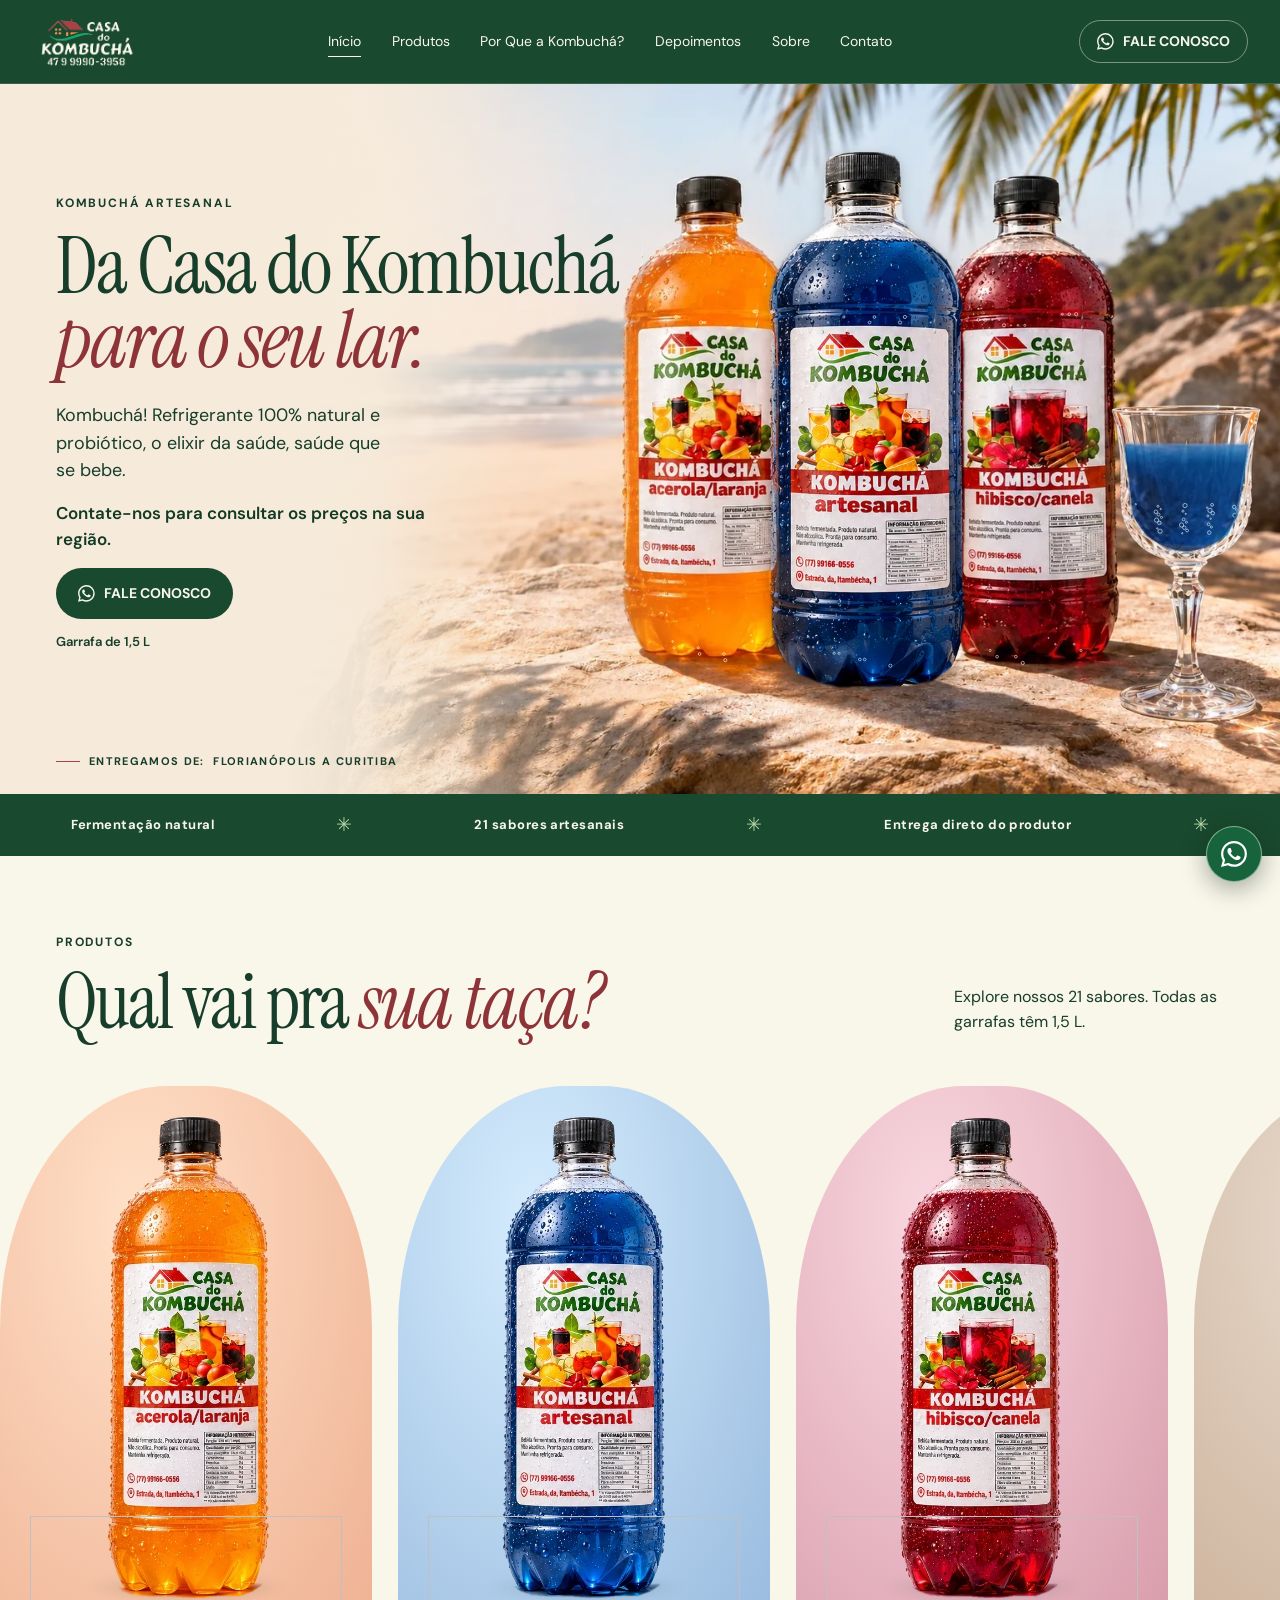
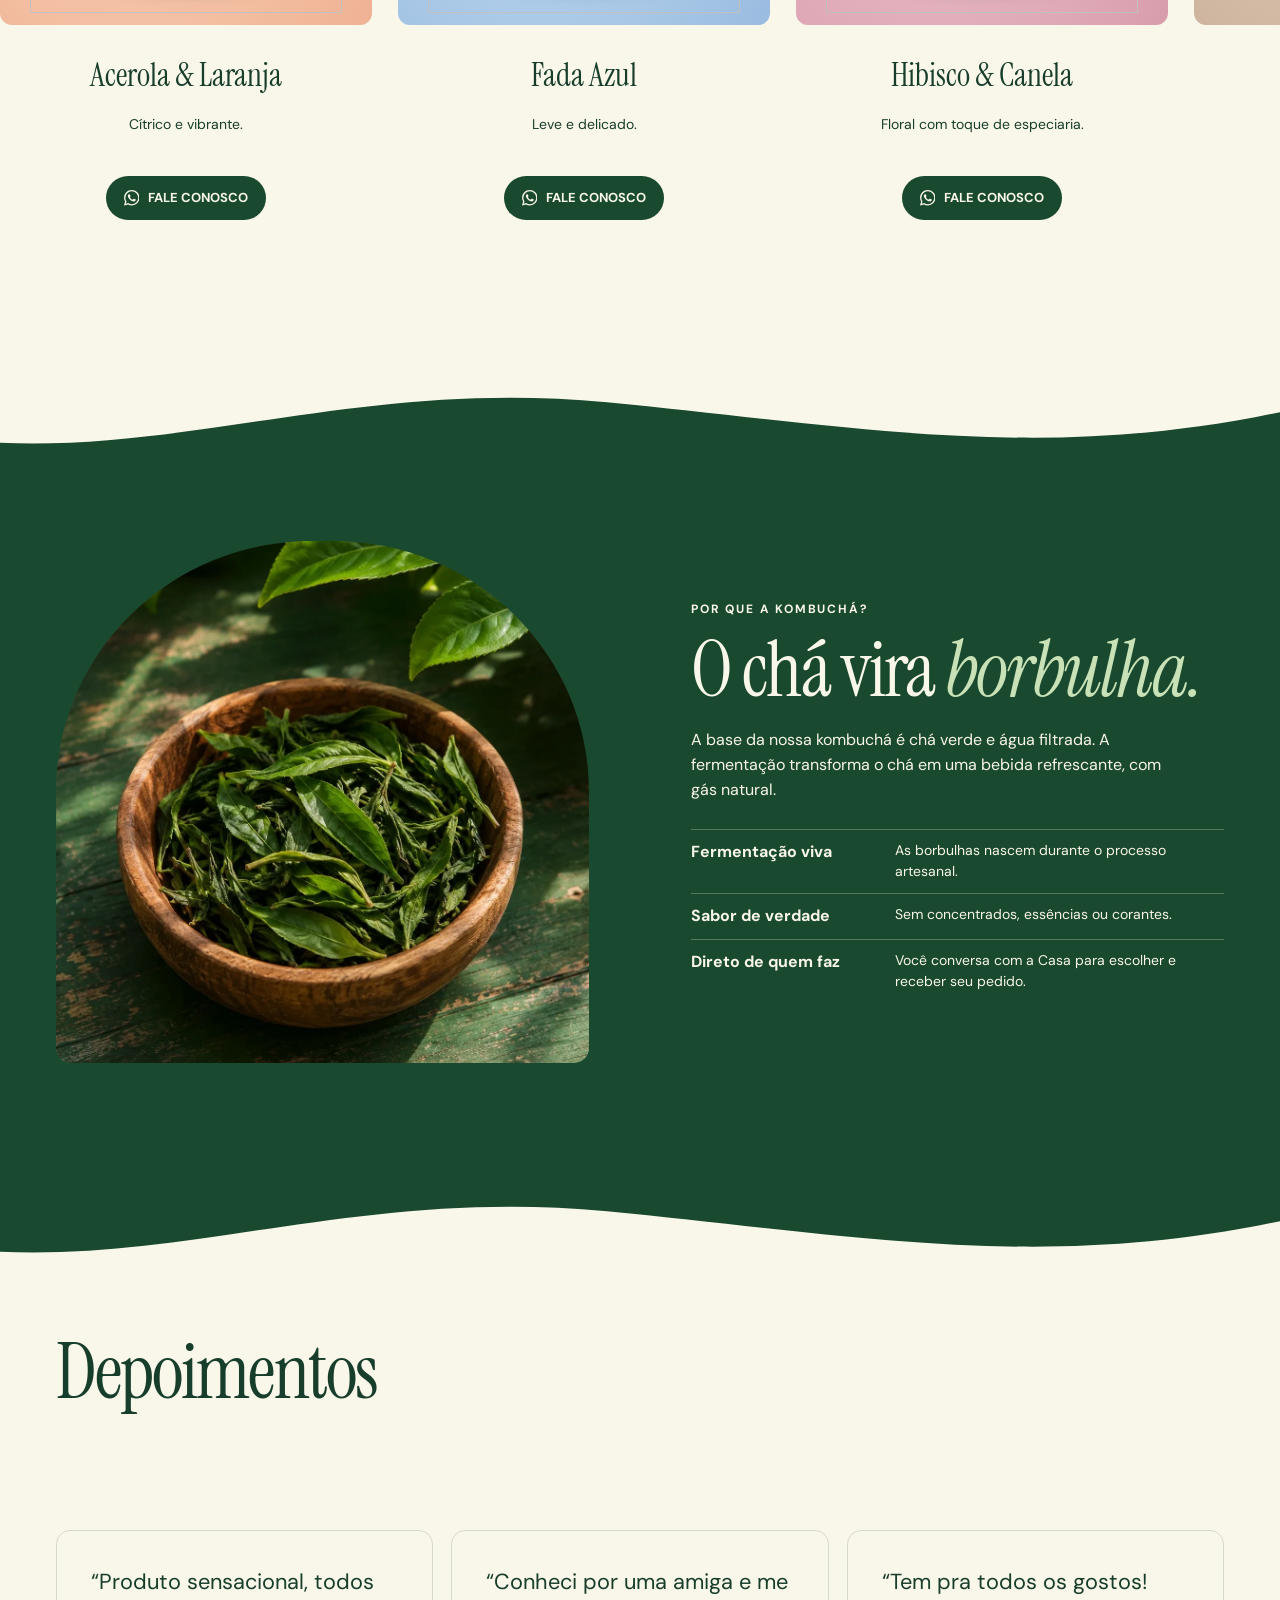
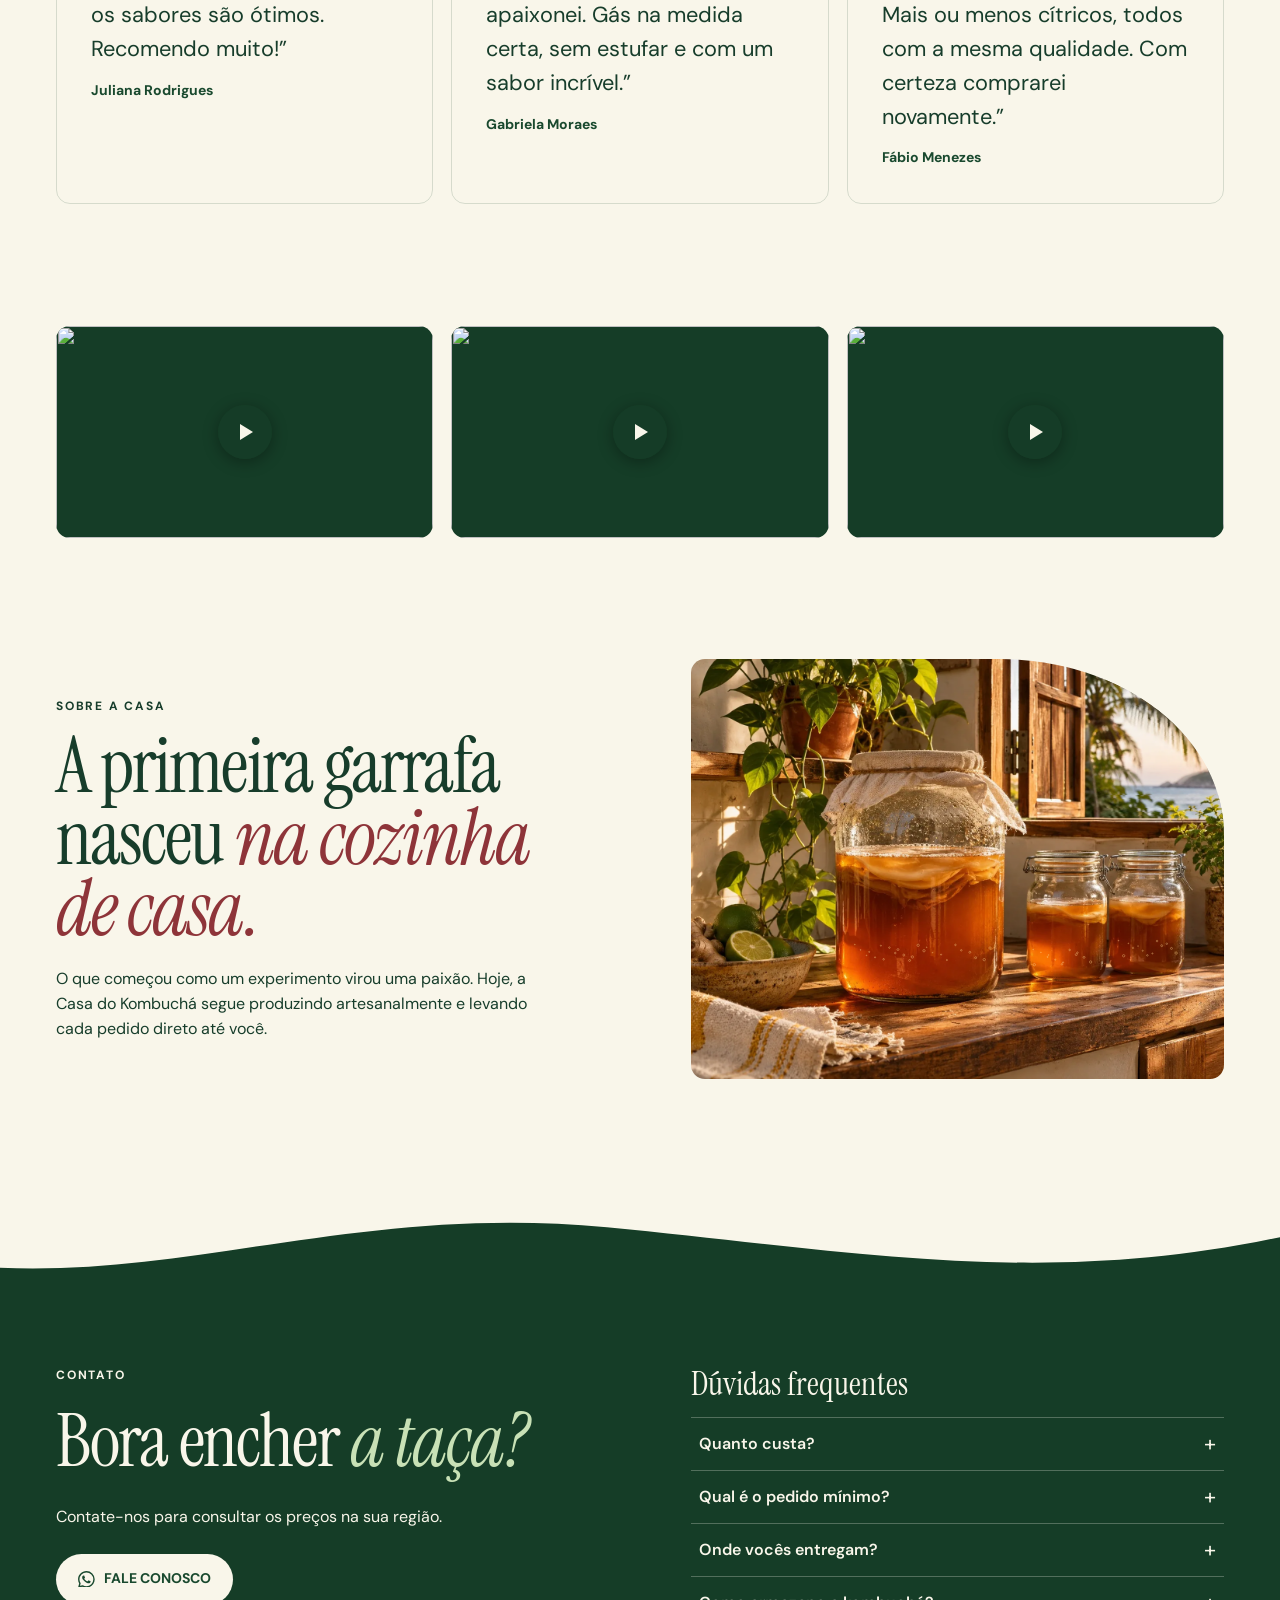
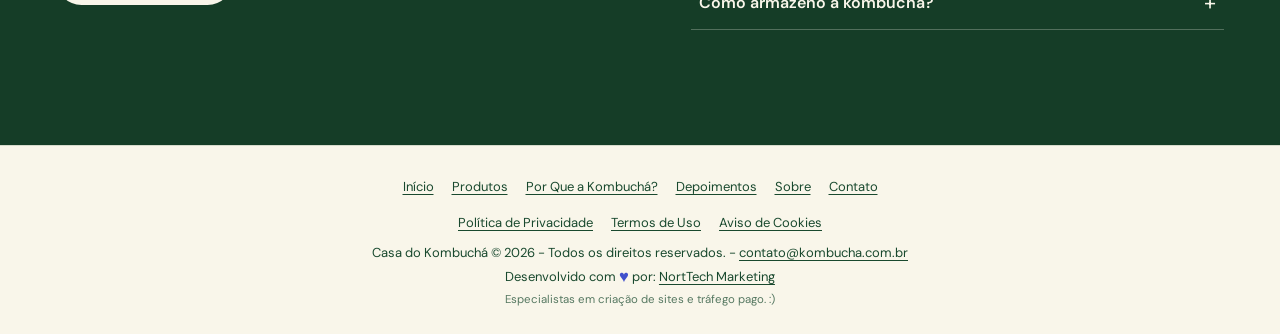
==== commit 13624194: "Add files via upload" ====
--- a/index.html
+++ b/index.html
@@ -20,7 +20,7 @@
 <link rel="icon" href="assets/logo.png" type="image/png">
 <link rel="preload" href="assets/fonts/instrument-serif-latin-400-normal.woff2" as="font" type="font/woff2" crossorigin>
 <link rel="preload" href="assets/fonts/dm-sans-latin-400-normal.woff2" as="font" type="font/woff2" crossorigin>
-<link rel="stylesheet" href="style.css?v=49">
+<link rel="stylesheet" href="style.css?v=51">
 <script src="vendor/lenis-1.1.13.min.js" defer></script>
 <script src="motion-clock.js?v=47" defer></script>
 <script src="smooth-scroll.js?v=47" defer></script>
@@ -29,7 +29,6 @@
 <script src="product-fizz.js?v=47" defer></script>
 <script src="ambient.js?v=47" defer></script>
 <script src="/navigation.js?v=47" defer></script>
-<script src="/cookies.js?v=47" defer></script>
 <script src="/videos.js?v=47" defer></script>
 <noscript><style>.product-carousel{overflow-x:auto;overflow-y:hidden;touch-action:pan-x pan-y}.product-carousel .flavor-photo{touch-action:pan-x pan-y}</style></noscript></head>
 <body>
@@ -76,7 +75,7 @@
     <div class="hero-copy">
       <p class="eyebrow">Kombuchá artesanal</p>
       <h1 id="titulo">Da Casa do Kombuchá<br> <em>para o seu lar.</em></h1>
-      <p>Kombuchá! Refrigerante 100% natural e probiótico, o elixir da saúde, saúde que se bebe.</p>
+      <p>Kombuchá! Refrigerante 100% natural e probiótico, o elixir da saúde, saúde que se bebe.</p>
       <p class="hero-region-price">Contate-nos para consultar os preços na sua região.</p>
       <div class="hero-actions"><a class="button primary" data-whatsapp="inicio" data-cta="whatsapp-inicio" href="https://api.whatsapp.com/send/?phone=554799903958&amp;text=Ol%C3%A1%21+Vim+pelo+site+e+gostaria+de+mais+informa%C3%A7%C3%B5es.&amp;type=phone_number&amp;app_absent=0"><svg class="wa-icon" aria-hidden="true" viewBox="0 0 16 16"><path fill="currentColor" d="M13.601 2.326A7.854 7.854 0 0 0 7.99 0C3.618 0 .06 3.558.059 7.931c0 1.397.364 2.76 1.058 3.962L0 16l4.201-1.102a7.93 7.93 0 0 0 3.79.965h.003c4.371 0 7.929-3.558 7.931-7.932a7.88 7.88 0 0 0-2.324-5.605ZM7.994 14.524h-.003a6.58 6.58 0 0 1-3.355-.918l-.24-.143-2.494.654.666-2.432-.157-.25a6.57 6.57 0 0 1-1.009-3.503 6.59 6.59 0 0 1 6.594-6.593 6.55 6.55 0 0 1 4.662 1.932 6.55 6.55 0 0 1 1.929 4.664 6.6 6.6 0 0 1-6.593 6.589Zm3.617-4.94c-.198-.099-1.172-.578-1.354-.644-.182-.066-.314-.099-.446.099-.132.198-.512.644-.628.776-.115.132-.231.149-.429.05-.198-.1-.837-.309-1.594-.984-.59-.526-.988-1.176-1.104-1.374-.115-.198-.012-.305.087-.404.089-.089.198-.231.297-.347.1-.115.132-.198.199-.33.066-.132.033-.248-.017-.347-.05-.099-.446-1.074-.611-1.47-.16-.386-.324-.334-.446-.34l-.38-.006a.73.73 0 0 0-.529.248c-.182.198-.694.677-.694 1.652 0 .975.711 1.917.81 2.049.1.132 1.398 2.134 3.385 2.992.473.204.842.326 1.13.417.475.151.907.13 1.249.079.381-.057 1.172-.479 1.337-.942.165-.462.165-.859.116-.942-.05-.082-.182-.132-.38-.231Z"/></svg> FALE CONOSCO</a></div>
       <p class="hero-note">Garrafa de 1,5 L</p>
@@ -157,19 +156,11 @@
 <footer class="site-footer landing-footer">
   <div class="wrap">
     <nav class="footer-links" aria-label="Seções do site"><a href="/?section=inicio" data-section="inicio">Início</a><a href="/?section=produtos" data-section="produtos">Produtos</a><a href="/?section=por-que" data-section="por-que">Por Que a Kombuchá?</a><a href="/?section=depoimentos" data-section="depoimentos">Depoimentos</a><a href="/?section=sobre" data-section="sobre">Sobre</a><a href="/?section=contato" data-section="contato">Contato</a></nav>
-    <nav class="footer-links" aria-label="Informações legais"><a href="/politica-de-privacidade/">Política de Privacidade</a><a href="/termos-de-uso/">Termos de Uso</a><a href="/aviso-de-cookies/">Aviso de Cookies</a><button type="button" class="text-button" data-cookie-settings hidden>Preferências de cookies</button></nav>
+    <nav class="footer-links" aria-label="Informações legais"><a href="/politica-de-privacidade/">Política de Privacidade</a><a href="/termos-de-uso/">Termos de Uso</a><a href="/aviso-de-cookies/">Aviso de Cookies</a></nav>
     <p>Casa do Kombuchá © 2026 - Todos os direitos reservados. <span class="footer-divider" aria-hidden="true">-</span> <a href="mailto:contato@kombucha.com.br">contato@kombucha.com.br</a></p>
     <p>Desenvolvido com <span class="footer-heart" role="img" aria-label="coração azul">♥</span> por: <a href="https://norttech.com.br/" target="_blank" rel="noopener noreferrer">NortTech Marketing</a></p>
     <p class="footer-specialty">Especialistas em criação de sites e tráfego pago. :)</p>
   </div>
 </footer>
 <a class="button primary floating-whatsapp" aria-label="Fale conosco pelo WhatsApp" data-whatsapp="flutuante" data-cta="whatsapp-flutuante" href="https://api.whatsapp.com/send/?phone=554799903958&amp;text=Ol%C3%A1%21+Vim+pelo+site+e+gostaria+de+mais+informa%C3%A7%C3%B5es.&amp;type=phone_number&amp;app_absent=0"><svg class="wa-icon" aria-hidden="true" viewBox="0 0 16 16"><path fill="currentColor" d="M13.601 2.326A7.854 7.854 0 0 0 7.99 0C3.618 0 .06 3.558.059 7.931c0 1.397.364 2.76 1.058 3.962L0 16l4.201-1.102a7.93 7.93 0 0 0 3.79.965h.003c4.371 0 7.929-3.558 7.931-7.932a7.88 7.88 0 0 0-2.324-5.605ZM7.994 14.524h-.003a6.58 6.58 0 0 1-3.355-.918l-.24-.143-2.494.654.666-2.432-.157-.25a6.57 6.57 0 0 1-1.009-3.503 6.59 6.59 0 0 1 6.594-6.593 6.55 6.55 0 0 1 4.662 1.932 6.55 6.55 0 0 1 1.929 4.664 6.6 6.6 0 0 1-6.593 6.589Zm3.617-4.94c-.198-.099-1.172-.578-1.354-.644-.182-.066-.314-.099-.446.099-.132.198-.512.644-.628.776-.115.132-.231.149-.429.05-.198-.1-.837-.309-1.594-.984-.59-.526-.988-1.176-1.104-1.374-.115-.198-.012-.305.087-.404.089-.089.198-.231.297-.347.1-.115.132-.198.199-.33.066-.132.033-.248-.017-.347-.05-.099-.446-1.074-.611-1.47-.16-.386-.324-.334-.446-.34l-.38-.006a.73.73 0 0 0-.529.248c-.182.198-.694.677-.694 1.652 0 .975.711 1.917.81 2.049.1.132 1.398 2.134 3.385 2.992.473.204.842.326 1.13.417.475.151.907.13 1.249.079.381-.057 1.172-.479 1.337-.942.165-.462.165-.859.116-.942-.05-.082-.182-.132-.38-.231Z"/></svg></a>
-<aside class="cookie-notice" id="cookies-preferencias" aria-labelledby="cookies-title" hidden>
-  <strong id="cookies-title">Preferências de cookies</strong>
-  <p>Guardamos sua escolha neste navegador. Consulte o <a href="/aviso-de-cookies/">Aviso de Cookies</a>.</p>
-  <div class="cookie-actions">
-    <button type="button" data-cookie-choice="rejected">Recusar opcionais</button>
-    <button type="button" data-cookie-choice="accepted">Aceitar opcionais</button>
-  </div>
-</aside>
 </body></html>
--- a/style.css
+++ b/style.css
@@ -558,20 +558,23 @@
 /* Bottles stay still on hover. Particle masks are rendered once at small resolution. */
 .flavor-bottle,.flavor-shadow{transform:none!important;transition:none!important}
 .product-fizz-canvas{mask:none!important;contain:strict}
-
-.cookie-notice{max-height:calc(100svh - 24px);overflow:auto;overscroll-behavior:contain}
-.video-controls button{min-width:44px;min-height:44px}
-@media(max-width:760px){.site-footer{padding-bottom:calc(84px + env(safe-area-inset-bottom))}}
-
-
-.hero .hero-copy>p.hero-region-price{max-width:370px;margin-top:16px;font-size:15px;line-height:1.5}
-.hero-region-price+.hero-actions{margin-top:16px}
-@media(max-width:760px){.hero .hero-copy>p.hero-region-price{margin-top:14px;font-size:14px}.hero-region-price+.hero-actions{margin-top:14px}}
-
-
-@media(prefers-reduced-motion:no-preference){
- .top .nav-cta,.hero-actions>.button{animation:whatsapp-pulse 2.6s ease-in-out infinite;transform-origin:center}
- .top .nav-cta:is(:hover,:focus-visible),.hero-actions>.button:is(:hover,:focus-visible){animation-play-state:paused}
- .motion .top:not(.in-view) .nav-cta,.motion .hero:not(.in-view) .hero-actions>.button{animation-play-state:paused}
-}
-
+
+.cookie-notice{max-height:calc(100svh - 24px);overflow:auto;overscroll-behavior:contain}
+.video-controls button{min-width:44px;min-height:44px}
+@media(max-width:760px){.site-footer{padding-bottom:calc(84px + env(safe-area-inset-bottom))}}
+
+
+.hero .hero-copy>p.hero-region-price{max-width:370px;margin-top:16px;font-size:15px;line-height:1.5}
+.hero-region-price+.hero-actions{margin-top:16px}
+@media(max-width:760px){.hero .hero-copy>p.hero-region-price{margin-top:14px;font-size:14px}.hero-region-price+.hero-actions{margin-top:14px}}
+
+
+@media(prefers-reduced-motion:no-preference){
+ .top .nav-cta,.hero-actions>.button{animation:whatsapp-pulse 2.6s ease-in-out infinite;transform-origin:center}
+ .top .nav-cta:is(:hover,:focus-visible),.hero-actions>.button:is(:hover,:focus-visible){animation-play-state:paused}
+ .motion .top:not(.in-view) .nav-cta,.motion .hero:not(.in-view) .hero-actions>.button{animation-play-state:paused}
+}
+
+
+.hero .hero-copy>p.hero-region-price{max-width:400px;font-size:17px;font-weight:600;color:#123a25}
+@media(max-width:760px){.hero .hero-copy>p.hero-region-price{font-size:16px}}
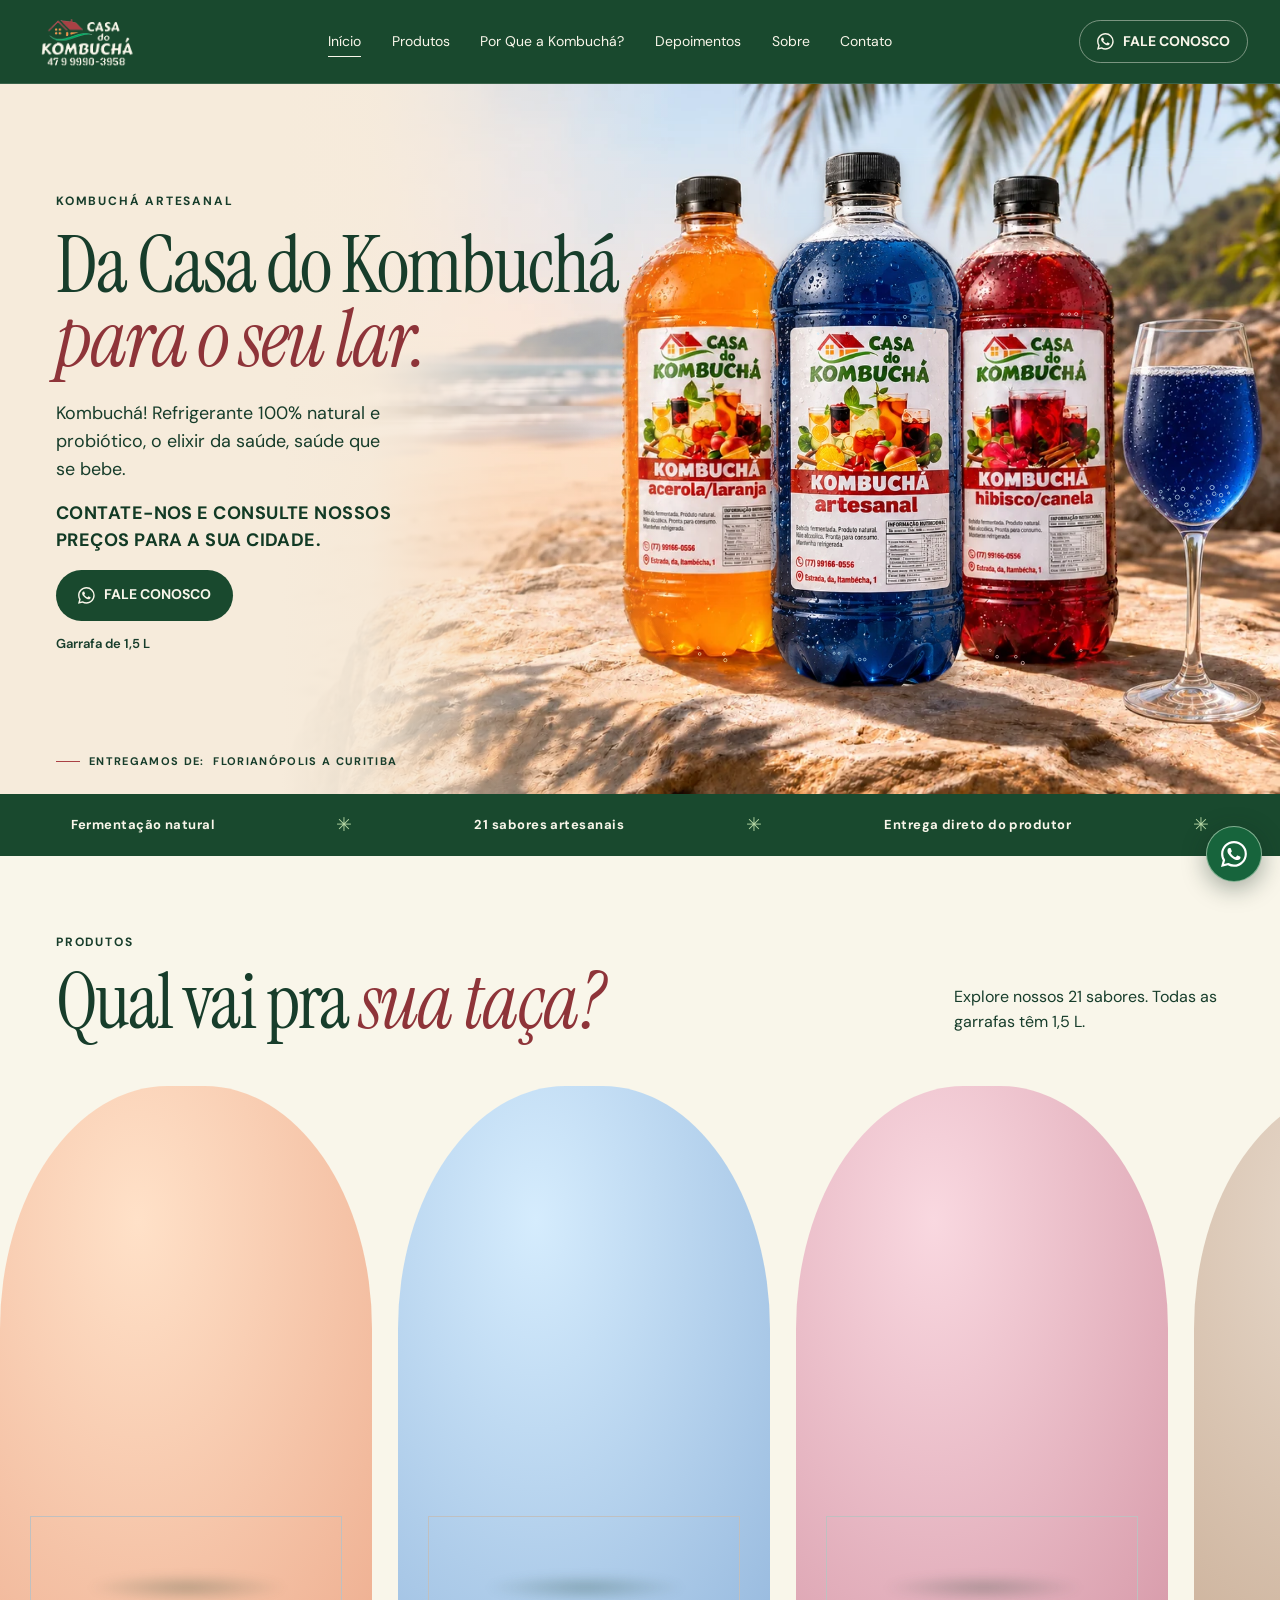
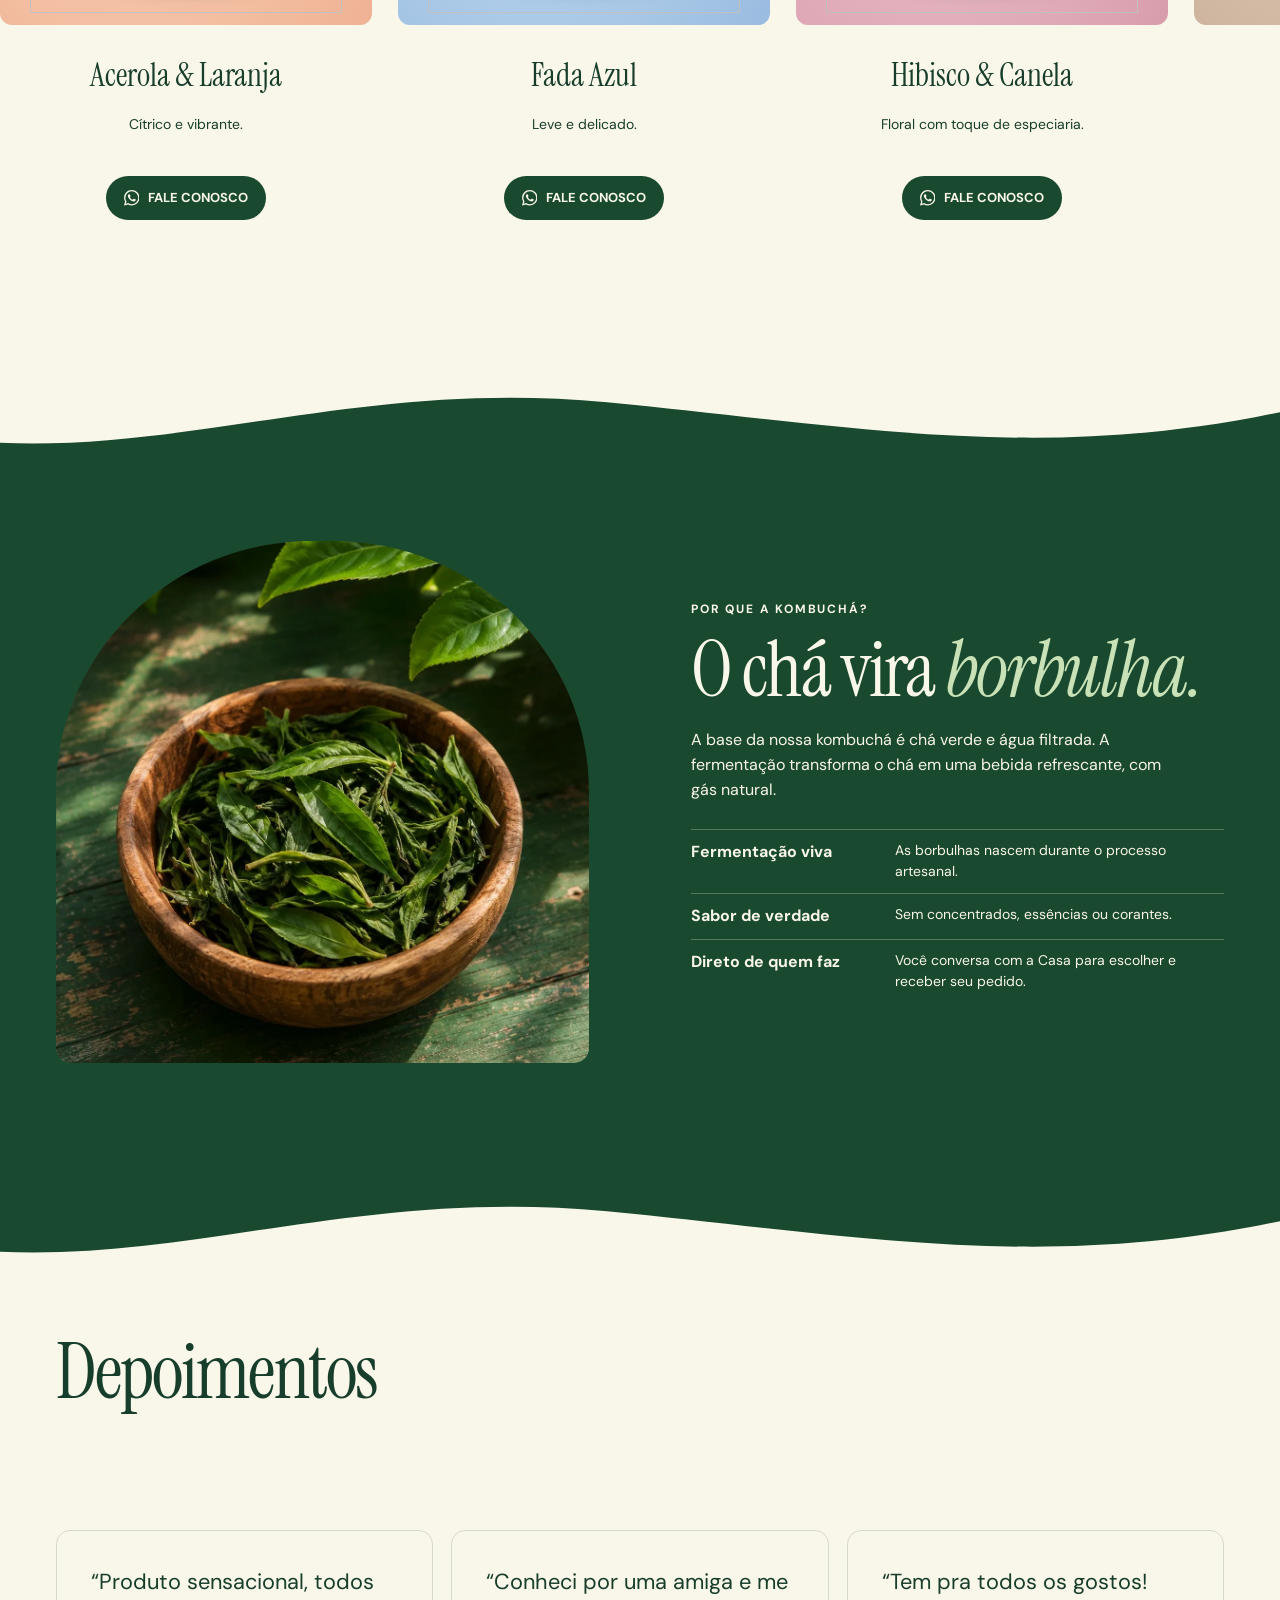
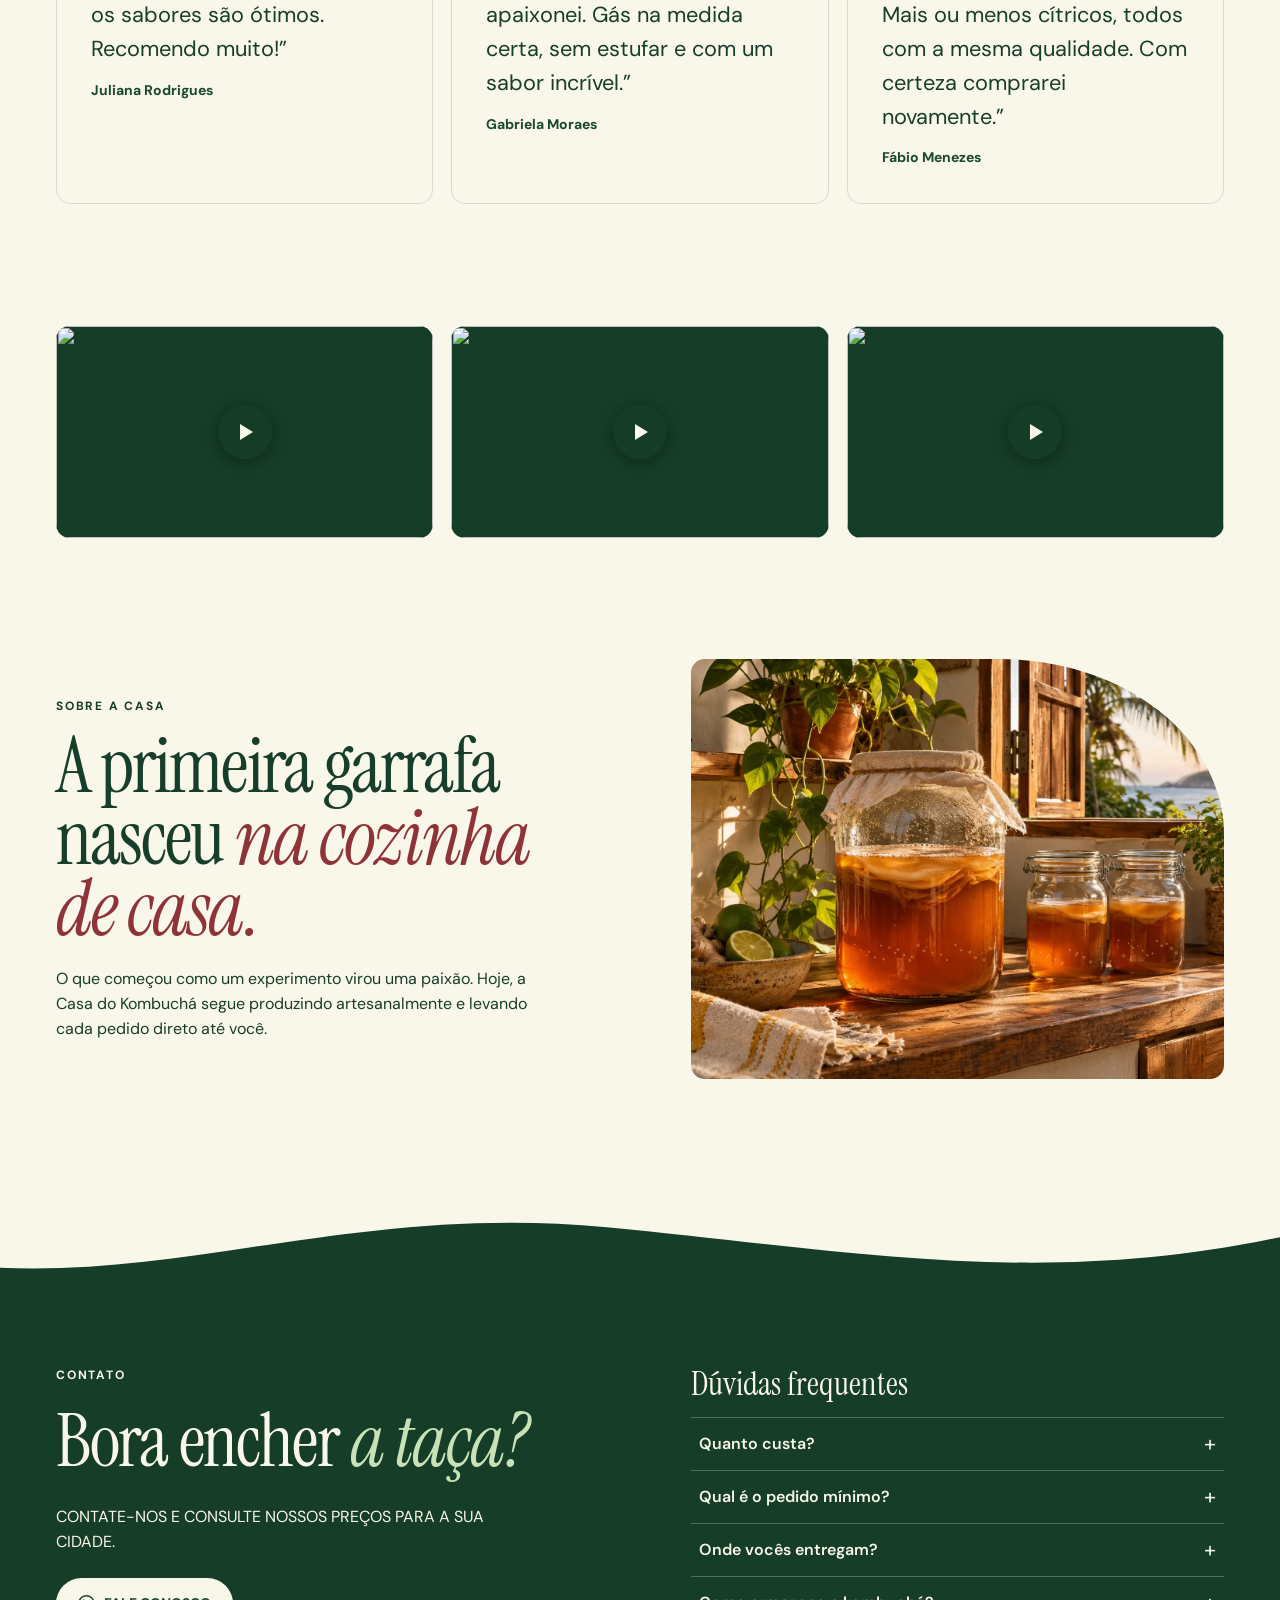
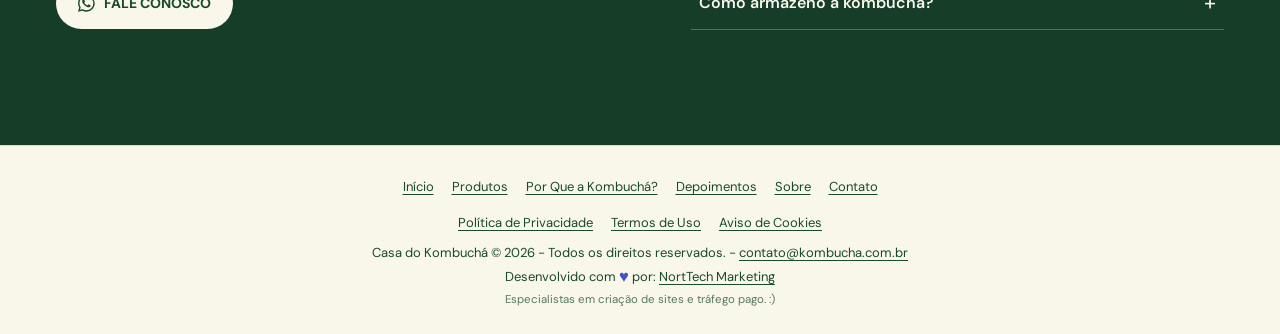
==== commit de819121: "Add files via upload" ====
--- a/index.html
+++ b/index.html
@@ -14,20 +14,20 @@
 <meta property="og:title" content="Casa do Kombuchá">
 <meta property="og:description" content="Kombuchá artesanal da Casa do Kombuchá. Escolha seus sabores em garrafas de 1,5 L e peça pelo WhatsApp. Entregas entre Florianópolis e Curitiba.">
 <meta property="og:url" content="https://casadokombucha.norttech.com.br/">
-<meta property="og:image" content="https://casadokombucha.norttech.com.br/assets/litoral-v6-optimized.webp">
+<meta property="og:image" content="https://casadokombucha.norttech.com.br/assets/litoral-taca-v52.webp">
 <meta property="og:image:alt" content="Garrafas da Casa do Kombuchá à beira-mar">
 <script type="application/ld+json">{"@context": "https://schema.org", "@graph": [{"@type": "Organization", "@id": "https://casadokombucha.norttech.com.br/#marca", "name": "Casa do Kombuchá", "url": "https://casadokombucha.norttech.com.br/", "email": "contato@kombucha.com.br", "logo": "https://casadokombucha.norttech.com.br/assets/logo.png"}, {"@type": "ItemList", "name": "Kombuchás artesanais", "itemListElement": [{"@type": "ListItem", "position": 1, "item": {"@type": "Product", "name": "Kombuchá Acerola & Laranja 1,5 L", "image": "https://casadokombucha.norttech.com.br/assets/acerola-gelada.webp", "brand": {"@id": "https://casadokombucha.norttech.com.br/#marca"}}}, {"@type": "ListItem", "position": 2, "item": {"@type": "Product", "name": "Kombuchá Fada Azul 1,5 L", "image": "https://casadokombucha.norttech.com.br/assets/artesanal-gelada.webp", "brand": {"@id": "https://casadokombucha.norttech.com.br/#marca"}}}, {"@type": "ListItem", "position": 3, "item": {"@type": "Product", "name": "Kombuchá Hibisco & Canela 1,5 L", "image": "https://casadokombucha.norttech.com.br/assets/hibisco-gelada.webp", "brand": {"@id": "https://casadokombucha.norttech.com.br/#marca"}}}, {"@type": "ListItem", "position": 4, "item": {"@type": "Product", "name": "Kombuchá Malzbier 1,5 L", "image": "https://casadokombucha.norttech.com.br/assets/sabor-malzbier.webp", "brand": {"@id": "https://casadokombucha.norttech.com.br/#marca"}}}, {"@type": "ListItem", "position": 5, "item": {"@type": "Product", "name": "Kombuchá Maçã Verde 1,5 L", "image": "https://casadokombucha.norttech.com.br/assets/sabor-maca-verde.webp", "brand": {"@id": "https://casadokombucha.norttech.com.br/#marca"}}}, {"@type": "ListItem", "position": 6, "item": {"@type": "Product", "name": "Kombuchá Limão 1,5 L", "image": "https://casadokombucha.norttech.com.br/assets/sabor-limao.webp", "brand": {"@id": "https://casadokombucha.norttech.com.br/#marca"}}}, {"@type": "ListItem", "position": 7, "item": {"@type": "Product", "name": "Kombuchá Abacaxi 1,5 L", "image": "https://casadokombucha.norttech.com.br/assets/sabor-abacaxi.webp", "brand": {"@id": "https://casadokombucha.norttech.com.br/#marca"}}}, {"@type": "ListItem", "position": 8, "item": {"@type": "Product", "name": "Kombuchá Abacaxi com Hortelã 1,5 L", "image": "https://casadokombucha.norttech.com.br/assets/sabor-abacaxi-hortela.webp", "brand": {"@id": "https://casadokombucha.norttech.com.br/#marca"}}}, {"@type": "ListItem", "position": 9, "item": {"@type": "Product", "name": "Kombuchá Detox 1,5 L", "image": "https://casadokombucha.norttech.com.br/assets/sabor-detox.webp", "brand": {"@id": "https://casadokombucha.norttech.com.br/#marca"}}}, {"@type": "ListItem", "position": 10, "item": {"@type": "Product", "name": "Kombuchá Gengibre 1,5 L", "image": "https://casadokombucha.norttech.com.br/assets/sabor-gengibre.webp", "brand": {"@id": "https://casadokombucha.norttech.com.br/#marca"}}}, {"@type": "ListItem", "position": 11, "item": {"@type": "Product", "name": "Kombuchá Guaraná 1,5 L", "image": "https://casadokombucha.norttech.com.br/assets/sabor-guarana.webp", "brand": {"@id": "https://casadokombucha.norttech.com.br/#marca"}}}, {"@type": "ListItem", "position": 12, "item": {"@type": "Product", "name": "Kombuchá Laranja 1,5 L", "image": "https://casadokombucha.norttech.com.br/assets/sabor-laranja.webp", "brand": {"@id": "https://casadokombucha.norttech.com.br/#marca"}}}, {"@type": "ListItem", "position": 13, "item": {"@type": "Product", "name": "Kombuchá Manga 1,5 L", "image": "https://casadokombucha.norttech.com.br/assets/sabor-manga.webp", "brand": {"@id": "https://casadokombucha.norttech.com.br/#marca"}}}, {"@type": "ListItem", "position": 14, "item": {"@type": "Product", "name": "Kombuchá Maracujá 1,5 L", "image": "https://casadokombucha.norttech.com.br/assets/sabor-maracuja.webp", "brand": {"@id": "https://casadokombucha.norttech.com.br/#marca"}}}, {"@type": "ListItem", "position": 15, "item": {"@type": "Product", "name": "Kombuchá Vinho Tinto 1,5 L", "image": "https://casadokombucha.norttech.com.br/assets/sabor-vinho-tinto.webp", "brand": {"@id": "https://casadokombucha.norttech.com.br/#marca"}}}, {"@type": "ListItem", "position": 16, "item": {"@type": "Product", "name": "Kombuchá Uva Bordô 1,5 L", "image": "https://casadokombucha.norttech.com.br/assets/sabor-uva-bordo.webp", "brand": {"@id": "https://casadokombucha.norttech.com.br/#marca"}}}, {"@type": "ListItem", "position": 17, "item": {"@type": "Product", "name": "Kombuchá Quentão 1,5 L", "image": "https://casadokombucha.norttech.com.br/assets/sabor-quentao.webp", "brand": {"@id": "https://casadokombucha.norttech.com.br/#marca"}}}, {"@type": "ListItem", "position": 18, "item": {"@type": "Product", "name": "Kombuchá Frutas Vermelhas 1,5 L", "image": "https://casadokombucha.norttech.com.br/assets/sabor-frutas-vermelhas.webp", "brand": {"@id": "https://casadokombucha.norttech.com.br/#marca"}}}, {"@type": "ListItem", "position": 19, "item": {"@type": "Product", "name": "Kombuchá Goiaba 1,5 L", "image": "https://casadokombucha.norttech.com.br/assets/sabor-goiaba.webp", "brand": {"@id": "https://casadokombucha.norttech.com.br/#marca"}}}, {"@type": "ListItem", "position": 20, "item": {"@type": "Product", "name": "Kombuchá Fada Azul 1,5 L", "image": "https://casadokombucha.norttech.com.br/assets/sabor-fada-azul.webp", "brand": {"@id": "https://casadokombucha.norttech.com.br/#marca"}}}, {"@type": "ListItem", "position": 21, "item": {"@type": "Product", "name": "Kombuchá Caju 1,5 L", "image": "https://casadokombucha.norttech.com.br/assets/sabor-caju.webp", "brand": {"@id": "https://casadokombucha.norttech.com.br/#marca"}}}]}, {"@type": "FAQPage", "mainEntity": [{"@type": "Question", "name": "Quanto custa?", "acceptedAnswer": {"@type": "Answer", "text": "Consulte os valores e a entrega para sua cidade pelo WhatsApp."}}, {"@type": "Question", "name": "Qual é o pedido mínimo?", "acceptedAnswer": {"@type": "Answer", "text": "O pedido mínimo é de 3 garrafas. Também temos combos de 6 garrafas de 1,5 L."}}, {"@type": "Question", "name": "Onde vocês entregam?", "acceptedAnswer": {"@type": "Answer", "text": "Atendemos o corredor entre Florianópolis e Curitiba, especialmente o litoral norte catarinense. Consulte o prazo e a entrega para o seu endereço pelo WhatsApp."}}, {"@type": "Question", "name": "Como armazeno a kombuchá?", "acceptedAnswer": {"@type": "Answer", "text": "Mantenha na geladeira e siga as orientações do rótulo."}}]}]}</script>
 <link rel="icon" href="assets/logo.png" type="image/png">
 <link rel="preload" href="assets/fonts/instrument-serif-latin-400-normal.woff2" as="font" type="font/woff2" crossorigin>
 <link rel="preload" href="assets/fonts/dm-sans-latin-400-normal.woff2" as="font" type="font/woff2" crossorigin>
-<link rel="stylesheet" href="style.css?v=51">
+<link rel="stylesheet" href="style.css?v=53">
 <script src="vendor/lenis-1.1.13.min.js" defer></script>
 <script src="motion-clock.js?v=47" defer></script>
 <script src="smooth-scroll.js?v=47" defer></script>
 <script src="carousel.js?v=47" defer></script>
 <script src="main.js?v=49" defer></script><script src="letter-bubbles.js?v=47" defer></script>
 <script src="product-fizz.js?v=47" defer></script>
-<script src="ambient.js?v=47" defer></script>
+<script src="ambient.js?v=53" defer></script>
 <script src="/navigation.js?v=47" defer></script>
 <script src="/videos.js?v=47" defer></script>
 <noscript><style>.product-carousel{overflow-x:auto;overflow-y:hidden;touch-action:pan-x pan-y}.product-carousel .flavor-photo{touch-action:pan-x pan-y}</style></noscript></head>
@@ -44,16 +44,15 @@
 <section class="hero" id="inicio" aria-labelledby="titulo">
   <div class="hero-scene">
     <div class="hero-art">
-      <img src="assets/litoral-v6-optimized.webp" srcset="assets/litoral-1280.webp 1280w, assets/litoral-v6-optimized.webp 1536w" sizes="(max-width:760px) 148vw, (max-width:1040px) 900px, 1180px" width="1536" height="1024" fetchpriority="high" decoding="async" alt="Três garrafas de Casa do Kombuchá e uma taça de cristal sobre uma pedra à beira-mar">
+      <img src="assets/litoral-taca-v52.webp" srcset="assets/litoral-taca-1280-v52.webp 1280w, assets/litoral-taca-v52.webp 1536w" sizes="(max-width:760px) 148vw, (max-width:1040px) 900px, 1180px" width="1536" height="1024" fetchpriority="high" decoding="async" alt="Três garrafas de Casa do Kombuchá e uma taça de cristal sobre uma pedra à beira-mar">
       <canvas class="hero-ambient" width="960" height="640" aria-hidden="true"></canvas>
-      <svg class="glass-tone" viewBox="0 0 1536 1024" aria-hidden="true"><defs><linearGradient id="blue-tone" x1="0" x2="0" y1="518" y2="548" gradientUnits="userSpaceOnUse"><stop stop-color="#174a85" stop-opacity="0"/><stop offset="1" stop-color="#174a85" stop-opacity=".58"/></linearGradient></defs><path d="M1312 518 Q1401 515 1490 518 L1472 620 Q1459 668 1402 674 Q1342 668 1324 620Z" fill="url(#blue-tone)"/></svg>
       <svg class="pour" viewBox="0 0 1536 1024" aria-hidden="true">
         <defs>
           <linearGradient id="condensation" x1="0" x2="1" y1="0" y2="1"><stop stop-color="#fff" stop-opacity=".76"/><stop offset=".44" stop-color="#e8f7ff" stop-opacity=".11"/><stop offset=".78" stop-color="#08172b" stop-opacity=".34"/><stop offset="1" stop-color="#fff" stop-opacity=".71"/></linearGradient>
           <linearGradient id="rim-fade" x1="0" x2="0" y1="515" y2="521" gradientUnits="userSpaceOnUse"><stop stop-color="white"/><stop offset="1" stop-color="white" stop-opacity="0"/></linearGradient>
           <mask id="rim-mask" maskUnits="userSpaceOnUse" x="1288" y="465" width="225" height="56"><rect x="1288" y="465" width="225" height="56" fill="url(#rim-fade)"/></mask>
           <filter id="cold-mist"><feGaussianBlur stdDeviation="10"/></filter>
-          <clipPath id="glass-fizz-zone"><path d="M1309 489 Q1401 482 1494 489 L1472 620 Q1459 668 1402 674 Q1342 668 1324 620Z"/></clipPath>
+          <clipPath id="glass-fizz-zone"><path d="M1323 418 Q1410 410 1495 418 C1525 524 1501 587 1460 620 Q1410 655 1360 620 C1320 582 1303 510 1323 418Z"/></clipPath>
           <radialGradient id="mist-light"><stop stop-color="#fff" stop-opacity=".62"/><stop offset="1" stop-color="#def4ff" stop-opacity="0"/></radialGradient>
         </defs>
         <g id="cold-flavors"></g>
@@ -63,9 +62,8 @@
             <image id="resting-bottle" href="assets/artesanal-litoral.webp" x="-149" y="-68" width="298" height="779" preserveAspectRatio="none"/>
             <g id="cold-artesanal"></g>
           </g>
-          <image href="assets/taca-cristal.webp" x="1288" y="465" width="225" height="56" mask="url(#rim-mask)"/>
           <g id="glass-fizz" clip-path="url(#glass-fizz-zone)"></g>
-          <g id="mist-glass" class="cold-mist" opacity=".41" filter="url(#cold-mist)"><ellipse cx="1400" cy="472" rx="100" ry="29" fill="url(#mist-light)"/><ellipse cx="1440" cy="439" rx="82" ry="28" fill="url(#mist-light)"/></g>
+          <g id="mist-glass" class="cold-mist" opacity=".24" filter="url(#cold-mist)"><ellipse cx="1405" cy="365" rx="90" ry="22" fill="url(#mist-light)"/><ellipse cx="1435" cy="340" rx="65" ry="20" fill="url(#mist-light)"/></g>
         </g>
       </svg>
     </div>
@@ -76,7 +74,7 @@
       <p class="eyebrow">Kombuchá artesanal</p>
       <h1 id="titulo">Da Casa do Kombuchá<br> <em>para o seu lar.</em></h1>
       <p>Kombuchá! Refrigerante 100% natural e probiótico, o elixir da saúde, saúde que se bebe.</p>
-      <p class="hero-region-price">Contate-nos para consultar os preços na sua região.</p>
+      <p class="hero-region-price">CONTATE-NOS E CONSULTE NOSSOS PREÇOS PARA A SUA CIDADE.</p>
       <div class="hero-actions"><a class="button primary" data-whatsapp="inicio" data-cta="whatsapp-inicio" href="https://api.whatsapp.com/send/?phone=554799903958&amp;text=Ol%C3%A1%21+Vim+pelo+site+e+gostaria+de+mais+informa%C3%A7%C3%B5es.&amp;type=phone_number&amp;app_absent=0"><svg class="wa-icon" aria-hidden="true" viewBox="0 0 16 16"><path fill="currentColor" d="M13.601 2.326A7.854 7.854 0 0 0 7.99 0C3.618 0 .06 3.558.059 7.931c0 1.397.364 2.76 1.058 3.962L0 16l4.201-1.102a7.93 7.93 0 0 0 3.79.965h.003c4.371 0 7.929-3.558 7.931-7.932a7.88 7.88 0 0 0-2.324-5.605ZM7.994 14.524h-.003a6.58 6.58 0 0 1-3.355-.918l-.24-.143-2.494.654.666-2.432-.157-.25a6.57 6.57 0 0 1-1.009-3.503 6.59 6.59 0 0 1 6.594-6.593 6.55 6.55 0 0 1 4.662 1.932 6.55 6.55 0 0 1 1.929 4.664 6.6 6.6 0 0 1-6.593 6.589Zm3.617-4.94c-.198-.099-1.172-.578-1.354-.644-.182-.066-.314-.099-.446.099-.132.198-.512.644-.628.776-.115.132-.231.149-.429.05-.198-.1-.837-.309-1.594-.984-.59-.526-.988-1.176-1.104-1.374-.115-.198-.012-.305.087-.404.089-.089.198-.231.297-.347.1-.115.132-.198.199-.33.066-.132.033-.248-.017-.347-.05-.099-.446-1.074-.611-1.47-.16-.386-.324-.334-.446-.34l-.38-.006a.73.73 0 0 0-.529.248c-.182.198-.694.677-.694 1.652 0 .975.711 1.917.81 2.049.1.132 1.398 2.134 3.385 2.992.473.204.842.326 1.13.417.475.151.907.13 1.249.079.381-.057 1.172-.479 1.337-.942.165-.462.165-.859.116-.942-.05-.082-.182-.132-.38-.231Z"/></svg> FALE CONOSCO</a></div>
       <p class="hero-note">Garrafa de 1,5 L</p>
     </div>
@@ -143,7 +141,7 @@
 <div class="section-wave wave-dark" aria-hidden="true"><svg viewBox="0 0 1440 96" preserveAspectRatio="none"><path d="M0 55 C235 117 416 5 689 33 S1153 106 1440 9 V96 H0Z"/></svg></div>
 <section class="contact section" id="contato" aria-labelledby="contato-titulo">
   <div class="wrap contact-grid">
-    <div class="contact-copy reveal"><p class="eyebrow">Contato</p><h2 id="contato-titulo">Bora encher <em><span class="fizz-letters">a taça?</span></em></h2><p>Contate-nos para consultar os preços na sua região.</p><a class="button light" data-whatsapp="contato" data-cta="whatsapp-contato" href="https://api.whatsapp.com/send/?phone=554799903958&amp;text=Ol%C3%A1%21+Vim+pelo+site+e+gostaria+de+mais+informa%C3%A7%C3%B5es.&amp;type=phone_number&amp;app_absent=0"><svg class="wa-icon" aria-hidden="true" viewBox="0 0 16 16"><path fill="currentColor" d="M13.601 2.326A7.854 7.854 0 0 0 7.99 0C3.618 0 .06 3.558.059 7.931c0 1.397.364 2.76 1.058 3.962L0 16l4.201-1.102a7.93 7.93 0 0 0 3.79.965h.003c4.371 0 7.929-3.558 7.931-7.932a7.88 7.88 0 0 0-2.324-5.605ZM7.994 14.524h-.003a6.58 6.58 0 0 1-3.355-.918l-.24-.143-2.494.654.666-2.432-.157-.25a6.57 6.57 0 0 1-1.009-3.503 6.59 6.59 0 0 1 6.594-6.593 6.55 6.55 0 0 1 4.662 1.932 6.55 6.55 0 0 1 1.929 4.664 6.6 6.6 0 0 1-6.593 6.589Zm3.617-4.94c-.198-.099-1.172-.578-1.354-.644-.182-.066-.314-.099-.446.099-.132.198-.512.644-.628.776-.115.132-.231.149-.429.05-.198-.1-.837-.309-1.594-.984-.59-.526-.988-1.176-1.104-1.374-.115-.198-.012-.305.087-.404.089-.089.198-.231.297-.347.1-.115.132-.198.199-.33.066-.132.033-.248-.017-.347-.05-.099-.446-1.074-.611-1.47-.16-.386-.324-.334-.446-.34l-.38-.006a.73.73 0 0 0-.529.248c-.182.198-.694.677-.694 1.652 0 .975.711 1.917.81 2.049.1.132 1.398 2.134 3.385 2.992.473.204.842.326 1.13.417.475.151.907.13 1.249.079.381-.057 1.172-.479 1.337-.942.165-.462.165-.859.116-.942-.05-.082-.182-.132-.38-.231Z"/></svg> FALE CONOSCO</a></div>
+    <div class="contact-copy reveal"><p class="eyebrow">Contato</p><h2 id="contato-titulo">Bora encher <em><span class="fizz-letters">a taça?</span></em></h2><p>CONTATE-NOS E CONSULTE NOSSOS PREÇOS PARA A SUA CIDADE.</p><a class="button light" data-whatsapp="contato" data-cta="whatsapp-contato" href="https://api.whatsapp.com/send/?phone=554799903958&amp;text=Ol%C3%A1%21+Vim+pelo+site+e+gostaria+de+mais+informa%C3%A7%C3%B5es.&amp;type=phone_number&amp;app_absent=0"><svg class="wa-icon" aria-hidden="true" viewBox="0 0 16 16"><path fill="currentColor" d="M13.601 2.326A7.854 7.854 0 0 0 7.99 0C3.618 0 .06 3.558.059 7.931c0 1.397.364 2.76 1.058 3.962L0 16l4.201-1.102a7.93 7.93 0 0 0 3.79.965h.003c4.371 0 7.929-3.558 7.931-7.932a7.88 7.88 0 0 0-2.324-5.605ZM7.994 14.524h-.003a6.58 6.58 0 0 1-3.355-.918l-.24-.143-2.494.654.666-2.432-.157-.25a6.57 6.57 0 0 1-1.009-3.503 6.59 6.59 0 0 1 6.594-6.593 6.55 6.55 0 0 1 4.662 1.932 6.55 6.55 0 0 1 1.929 4.664 6.6 6.6 0 0 1-6.593 6.589Zm3.617-4.94c-.198-.099-1.172-.578-1.354-.644-.182-.066-.314-.099-.446.099-.132.198-.512.644-.628.776-.115.132-.231.149-.429.05-.198-.1-.837-.309-1.594-.984-.59-.526-.988-1.176-1.104-1.374-.115-.198-.012-.305.087-.404.089-.089.198-.231.297-.347.1-.115.132-.198.199-.33.066-.132.033-.248-.017-.347-.05-.099-.446-1.074-.611-1.47-.16-.386-.324-.334-.446-.34l-.38-.006a.73.73 0 0 0-.529.248c-.182.198-.694.677-.694 1.652 0 .975.711 1.917.81 2.049.1.132 1.398 2.134 3.385 2.992.473.204.842.326 1.13.417.475.151.907.13 1.249.079.381-.057 1.172-.479 1.337-.942.165-.462.165-.859.116-.942-.05-.082-.182-.132-.38-.231Z"/></svg> FALE CONOSCO</a></div>
     <div class="faq reveal"><h3>Dúvidas frequentes</h3>
       <details name="perguntas"><summary>Quanto custa?</summary><div class="answer"><div><p>Consulte os valores e a entrega para sua cidade pelo WhatsApp.</p></div></div></details>
       <details name="perguntas"><summary>Qual é o pedido mínimo?</summary><div class="answer"><div><p>O pedido mínimo é de 3 garrafas. Também temos combos de 6 garrafas de 1,5 L.</p></div></div></details>
--- a/style.css
+++ b/style.css
@@ -578,3 +578,7 @@
 
 .hero .hero-copy>p.hero-region-price{max-width:400px;font-size:17px;font-weight:600;color:#123a25}
 @media(max-width:760px){.hero .hero-copy>p.hero-region-price{font-size:16px}}
+
+.hero .hero-copy>p.hero-region-price{font-size:18px;font-weight:700;letter-spacing:.025em}
+@media(max-width:760px){.hero .hero-copy>p.hero-region-price{font-size:17px}}
+
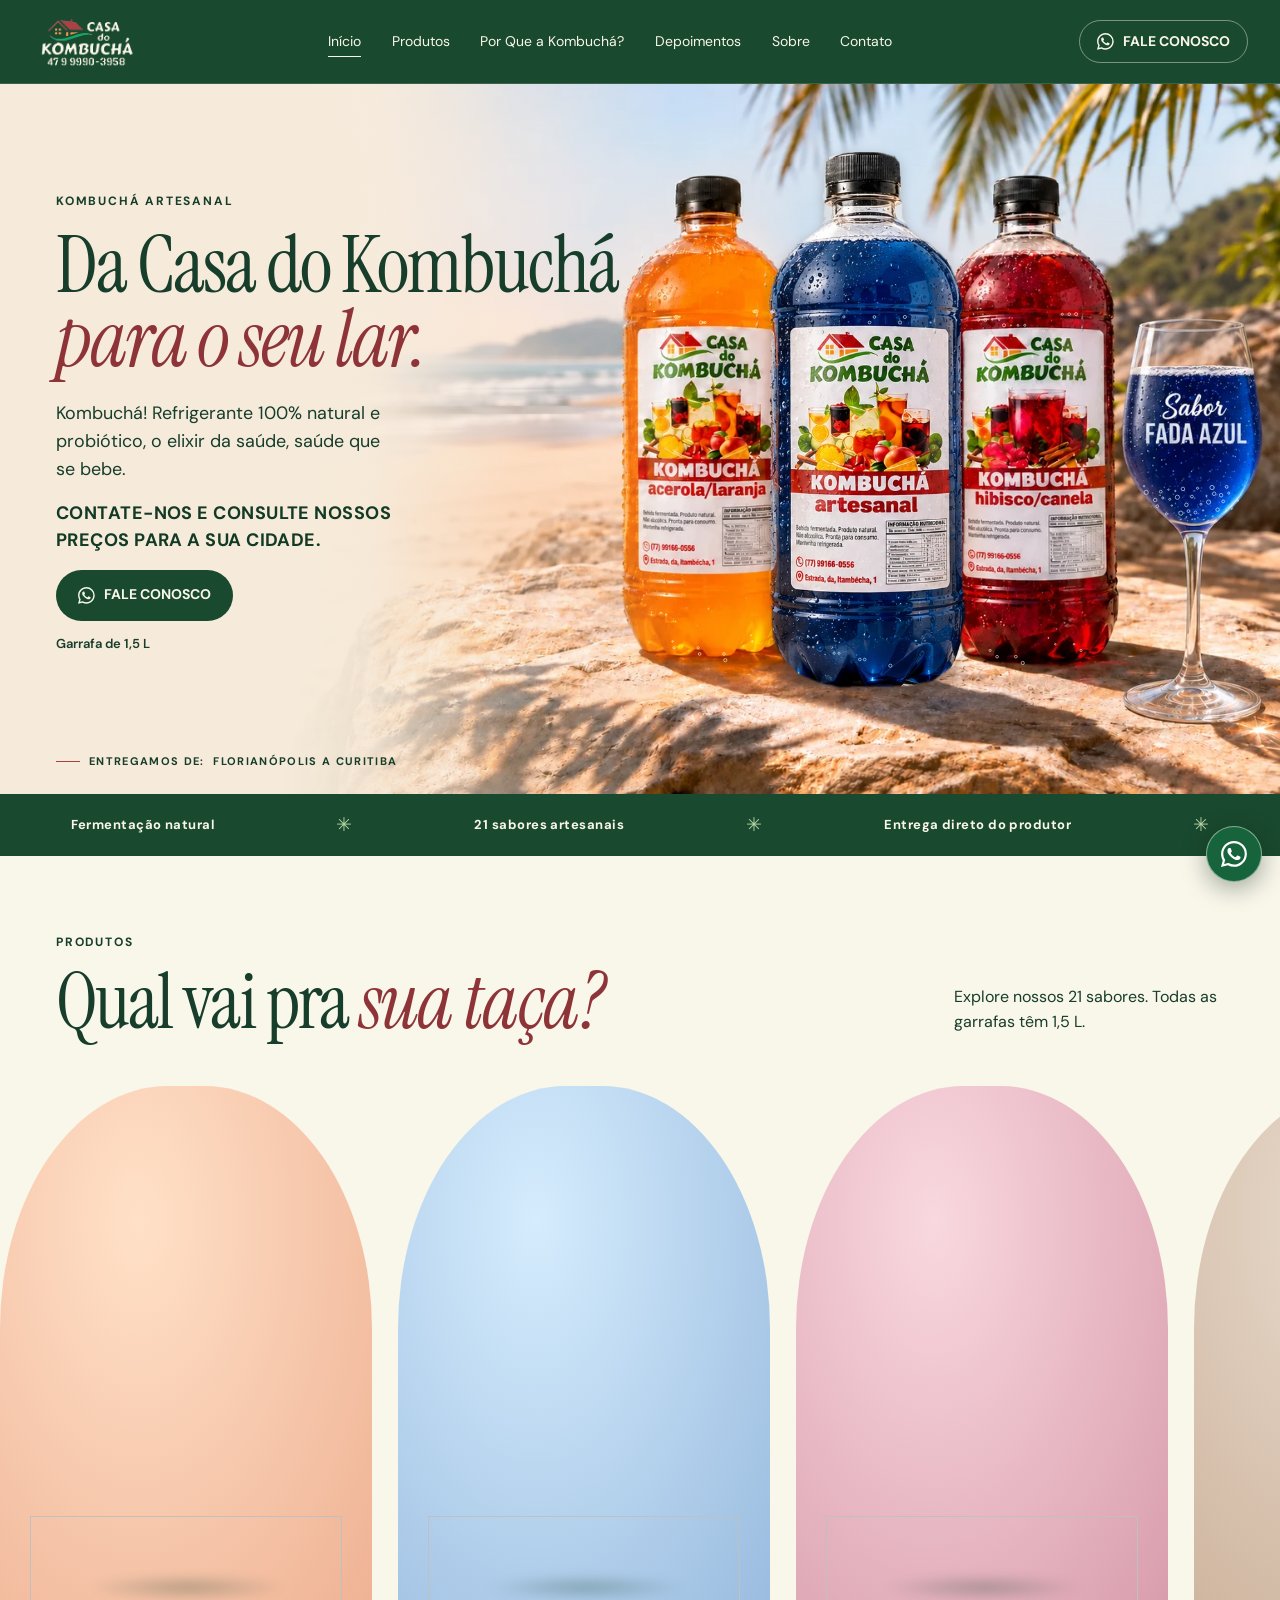
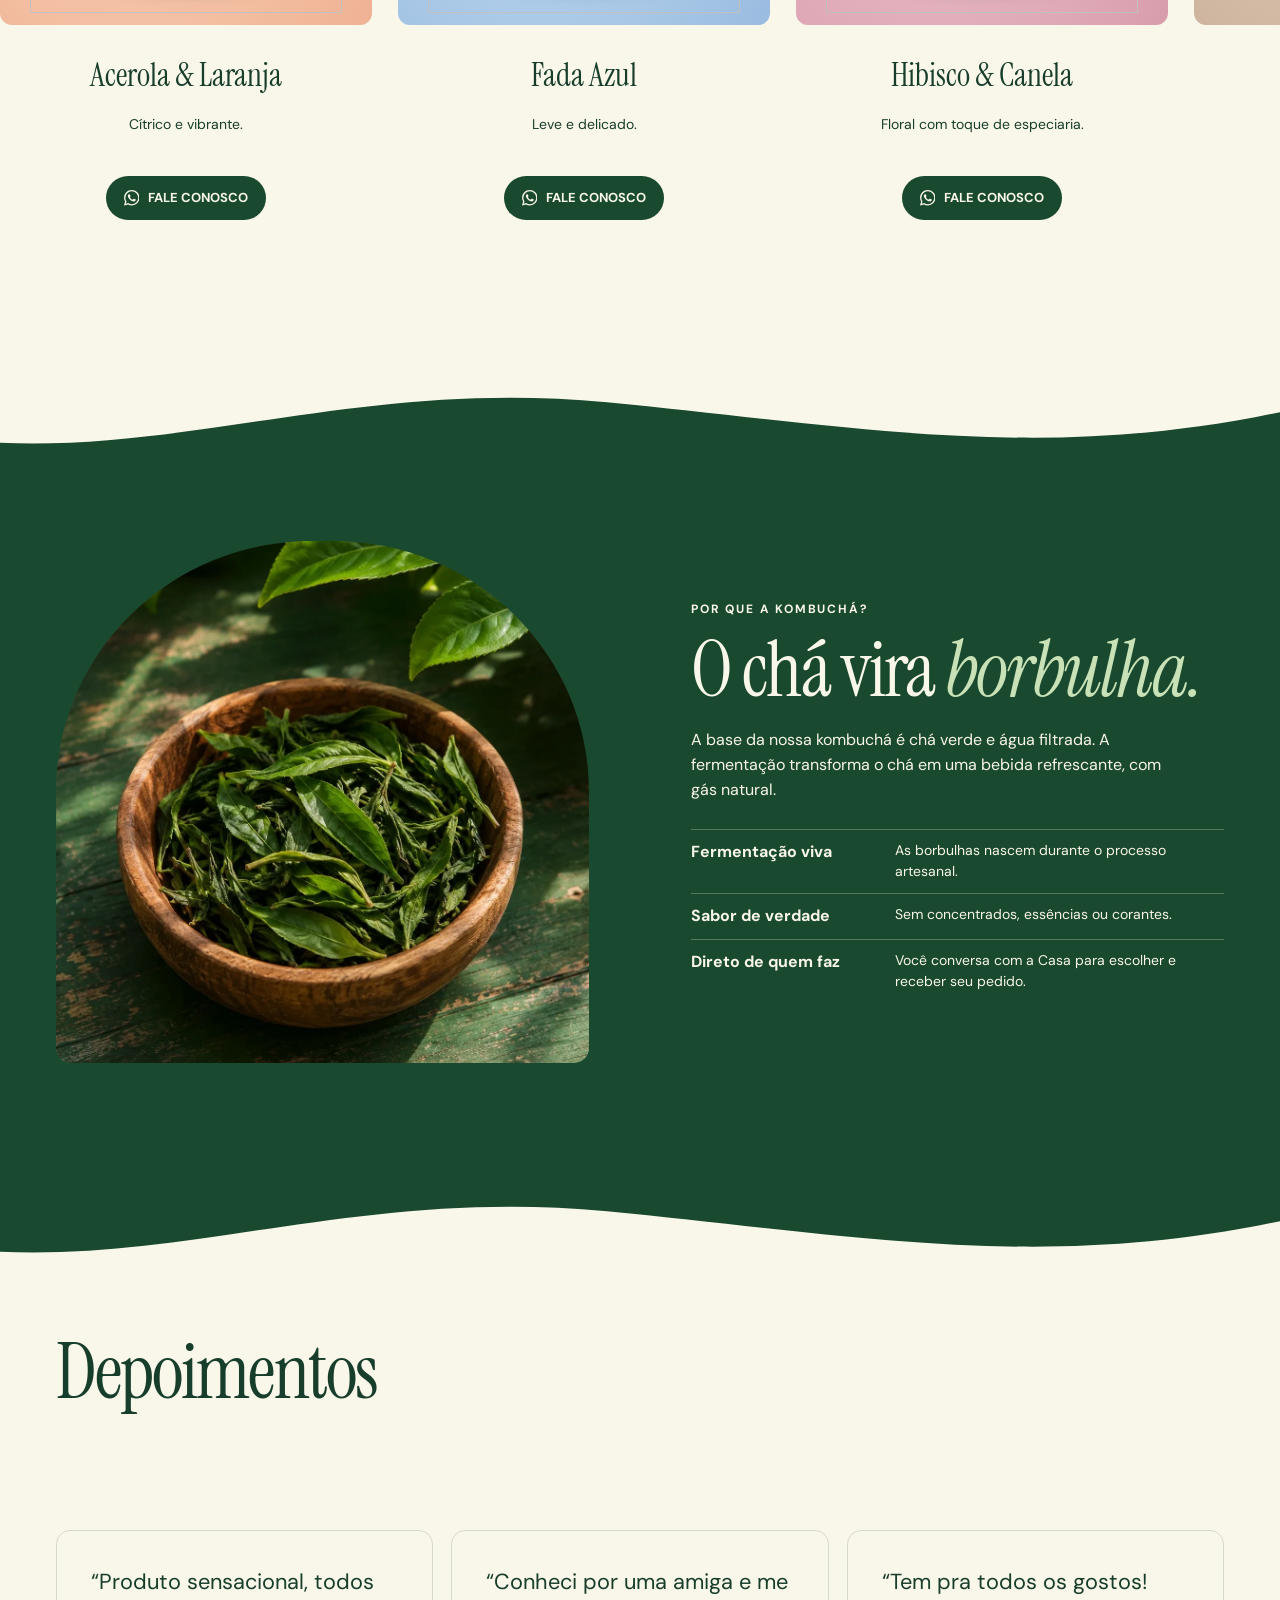
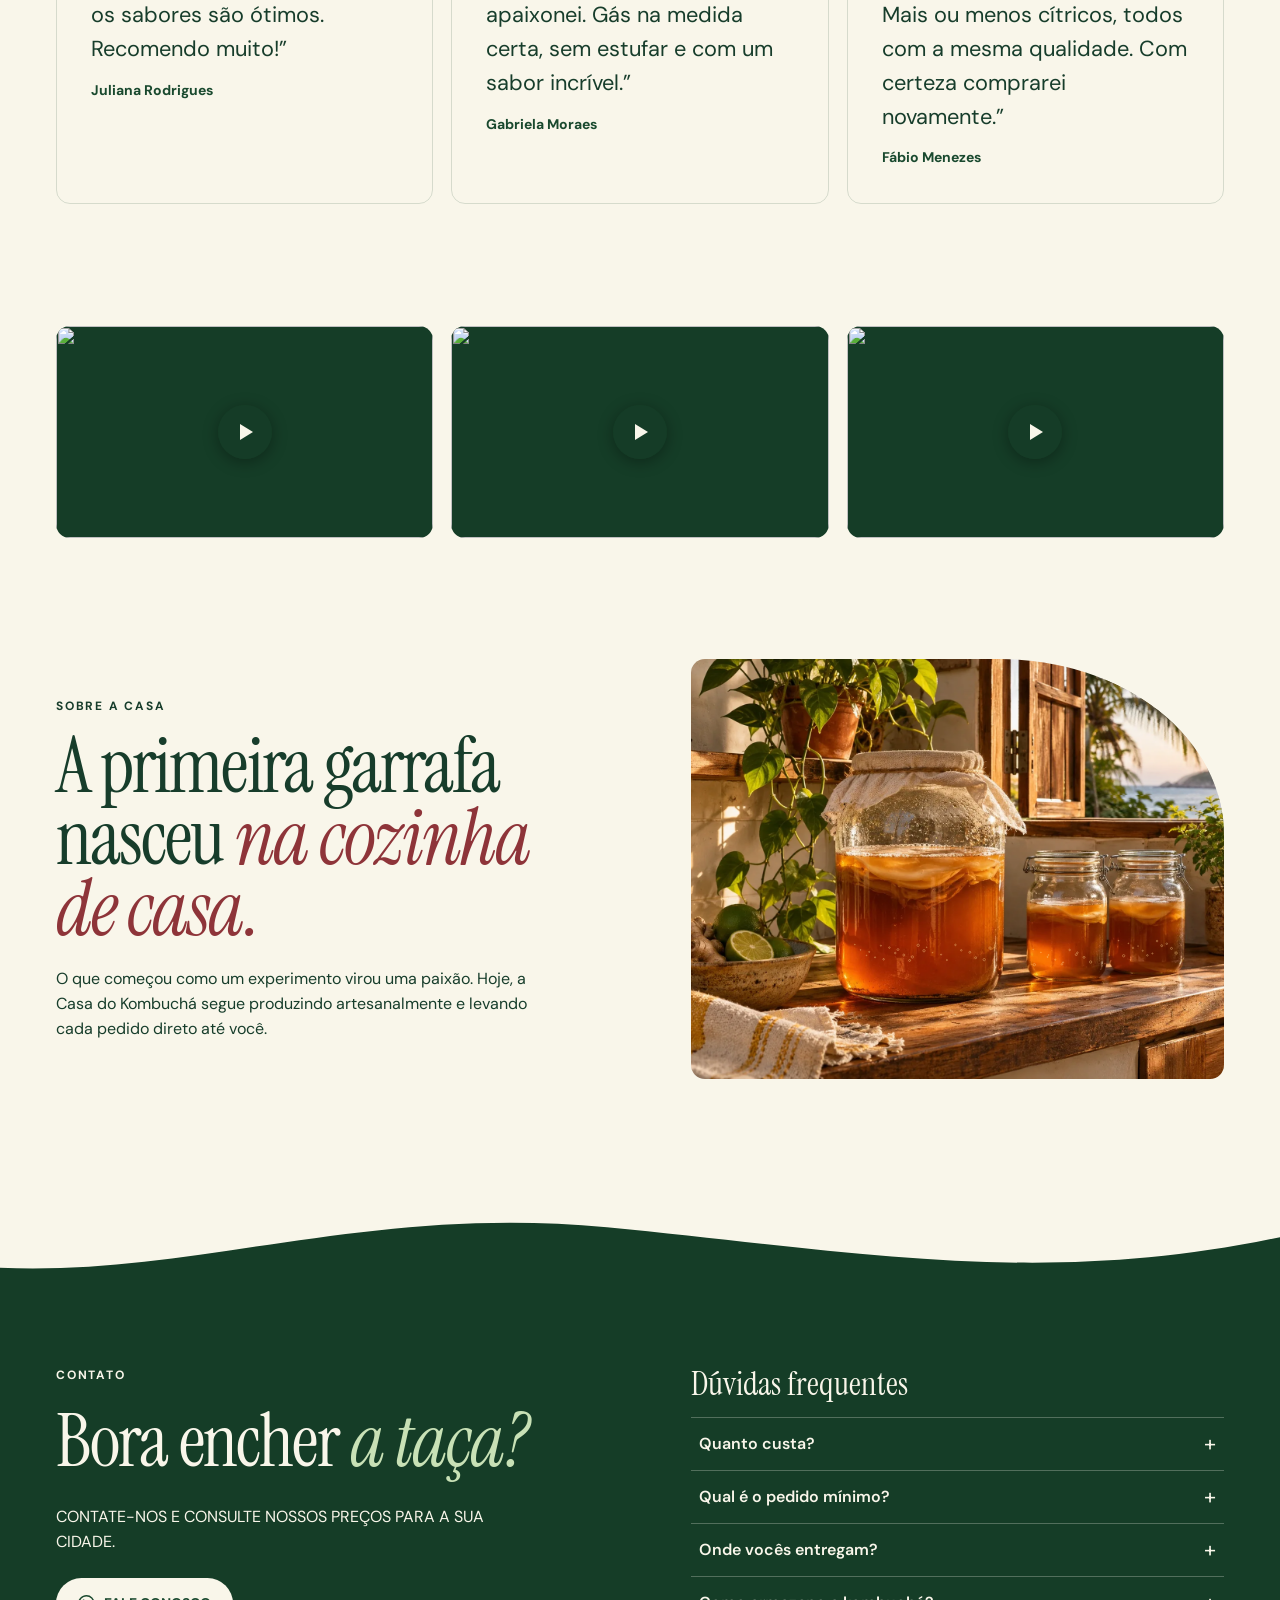
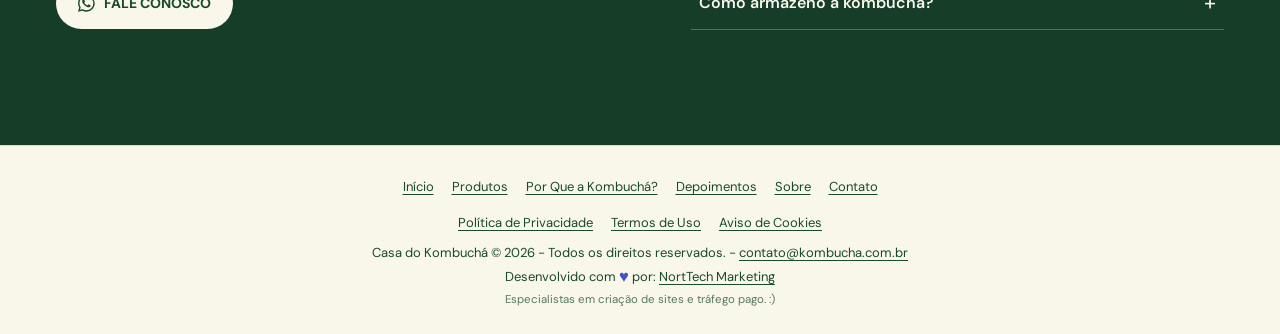
==== commit c56ef8b8: "Add files via upload" ====
--- a/index.html
+++ b/index.html
@@ -14,7 +14,7 @@
 <meta property="og:title" content="Casa do Kombuchá">
 <meta property="og:description" content="Kombuchá artesanal da Casa do Kombuchá. Escolha seus sabores em garrafas de 1,5 L e peça pelo WhatsApp. Entregas entre Florianópolis e Curitiba.">
 <meta property="og:url" content="https://casadokombucha.norttech.com.br/">
-<meta property="og:image" content="https://casadokombucha.norttech.com.br/assets/litoral-taca-v52.webp">
+<meta property="og:image" content="https://casadokombucha.norttech.com.br/assets/litoral-sabor-v55.webp">
 <meta property="og:image:alt" content="Garrafas da Casa do Kombuchá à beira-mar">
 <script type="application/ld+json">{"@context": "https://schema.org", "@graph": [{"@type": "Organization", "@id": "https://casadokombucha.norttech.com.br/#marca", "name": "Casa do Kombuchá", "url": "https://casadokombucha.norttech.com.br/", "email": "contato@kombucha.com.br", "logo": "https://casadokombucha.norttech.com.br/assets/logo.png"}, {"@type": "ItemList", "name": "Kombuchás artesanais", "itemListElement": [{"@type": "ListItem", "position": 1, "item": {"@type": "Product", "name": "Kombuchá Acerola & Laranja 1,5 L", "image": "https://casadokombucha.norttech.com.br/assets/acerola-gelada.webp", "brand": {"@id": "https://casadokombucha.norttech.com.br/#marca"}}}, {"@type": "ListItem", "position": 2, "item": {"@type": "Product", "name": "Kombuchá Fada Azul 1,5 L", "image": "https://casadokombucha.norttech.com.br/assets/artesanal-gelada.webp", "brand": {"@id": "https://casadokombucha.norttech.com.br/#marca"}}}, {"@type": "ListItem", "position": 3, "item": {"@type": "Product", "name": "Kombuchá Hibisco & Canela 1,5 L", "image": "https://casadokombucha.norttech.com.br/assets/hibisco-gelada.webp", "brand": {"@id": "https://casadokombucha.norttech.com.br/#marca"}}}, {"@type": "ListItem", "position": 4, "item": {"@type": "Product", "name": "Kombuchá Malzbier 1,5 L", "image": "https://casadokombucha.norttech.com.br/assets/sabor-malzbier.webp", "brand": {"@id": "https://casadokombucha.norttech.com.br/#marca"}}}, {"@type": "ListItem", "position": 5, "item": {"@type": "Product", "name": "Kombuchá Maçã Verde 1,5 L", "image": "https://casadokombucha.norttech.com.br/assets/sabor-maca-verde.webp", "brand": {"@id": "https://casadokombucha.norttech.com.br/#marca"}}}, {"@type": "ListItem", "position": 6, "item": {"@type": "Product", "name": "Kombuchá Limão 1,5 L", "image": "https://casadokombucha.norttech.com.br/assets/sabor-limao.webp", "brand": {"@id": "https://casadokombucha.norttech.com.br/#marca"}}}, {"@type": "ListItem", "position": 7, "item": {"@type": "Product", "name": "Kombuchá Abacaxi 1,5 L", "image": "https://casadokombucha.norttech.com.br/assets/sabor-abacaxi.webp", "brand": {"@id": "https://casadokombucha.norttech.com.br/#marca"}}}, {"@type": "ListItem", "position": 8, "item": {"@type": "Product", "name": "Kombuchá Abacaxi com Hortelã 1,5 L", "image": "https://casadokombucha.norttech.com.br/assets/sabor-abacaxi-hortela.webp", "brand": {"@id": "https://casadokombucha.norttech.com.br/#marca"}}}, {"@type": "ListItem", "position": 9, "item": {"@type": "Product", "name": "Kombuchá Detox 1,5 L", "image": "https://casadokombucha.norttech.com.br/assets/sabor-detox.webp", "brand": {"@id": "https://casadokombucha.norttech.com.br/#marca"}}}, {"@type": "ListItem", "position": 10, "item": {"@type": "Product", "name": "Kombuchá Gengibre 1,5 L", "image": "https://casadokombucha.norttech.com.br/assets/sabor-gengibre.webp", "brand": {"@id": "https://casadokombucha.norttech.com.br/#marca"}}}, {"@type": "ListItem", "position": 11, "item": {"@type": "Product", "name": "Kombuchá Guaraná 1,5 L", "image": "https://casadokombucha.norttech.com.br/assets/sabor-guarana.webp", "brand": {"@id": "https://casadokombucha.norttech.com.br/#marca"}}}, {"@type": "ListItem", "position": 12, "item": {"@type": "Product", "name": "Kombuchá Laranja 1,5 L", "image": "https://casadokombucha.norttech.com.br/assets/sabor-laranja.webp", "brand": {"@id": "https://casadokombucha.norttech.com.br/#marca"}}}, {"@type": "ListItem", "position": 13, "item": {"@type": "Product", "name": "Kombuchá Manga 1,5 L", "image": "https://casadokombucha.norttech.com.br/assets/sabor-manga.webp", "brand": {"@id": "https://casadokombucha.norttech.com.br/#marca"}}}, {"@type": "ListItem", "position": 14, "item": {"@type": "Product", "name": "Kombuchá Maracujá 1,5 L", "image": "https://casadokombucha.norttech.com.br/assets/sabor-maracuja.webp", "brand": {"@id": "https://casadokombucha.norttech.com.br/#marca"}}}, {"@type": "ListItem", "position": 15, "item": {"@type": "Product", "name": "Kombuchá Vinho Tinto 1,5 L", "image": "https://casadokombucha.norttech.com.br/assets/sabor-vinho-tinto.webp", "brand": {"@id": "https://casadokombucha.norttech.com.br/#marca"}}}, {"@type": "ListItem", "position": 16, "item": {"@type": "Product", "name": "Kombuchá Uva Bordô 1,5 L", "image": "https://casadokombucha.norttech.com.br/assets/sabor-uva-bordo.webp", "brand": {"@id": "https://casadokombucha.norttech.com.br/#marca"}}}, {"@type": "ListItem", "position": 17, "item": {"@type": "Product", "name": "Kombuchá Quentão 1,5 L", "image": "https://casadokombucha.norttech.com.br/assets/sabor-quentao.webp", "brand": {"@id": "https://casadokombucha.norttech.com.br/#marca"}}}, {"@type": "ListItem", "position": 18, "item": {"@type": "Product", "name": "Kombuchá Frutas Vermelhas 1,5 L", "image": "https://casadokombucha.norttech.com.br/assets/sabor-frutas-vermelhas.webp", "brand": {"@id": "https://casadokombucha.norttech.com.br/#marca"}}}, {"@type": "ListItem", "position": 19, "item": {"@type": "Product", "name": "Kombuchá Goiaba 1,5 L", "image": "https://casadokombucha.norttech.com.br/assets/sabor-goiaba.webp", "brand": {"@id": "https://casadokombucha.norttech.com.br/#marca"}}}, {"@type": "ListItem", "position": 20, "item": {"@type": "Product", "name": "Kombuchá Fada Azul 1,5 L", "image": "https://casadokombucha.norttech.com.br/assets/sabor-fada-azul.webp", "brand": {"@id": "https://casadokombucha.norttech.com.br/#marca"}}}, {"@type": "ListItem", "position": 21, "item": {"@type": "Product", "name": "Kombuchá Caju 1,5 L", "image": "https://casadokombucha.norttech.com.br/assets/sabor-caju.webp", "brand": {"@id": "https://casadokombucha.norttech.com.br/#marca"}}}]}, {"@type": "FAQPage", "mainEntity": [{"@type": "Question", "name": "Quanto custa?", "acceptedAnswer": {"@type": "Answer", "text": "Consulte os valores e a entrega para sua cidade pelo WhatsApp."}}, {"@type": "Question", "name": "Qual é o pedido mínimo?", "acceptedAnswer": {"@type": "Answer", "text": "O pedido mínimo é de 3 garrafas. Também temos combos de 6 garrafas de 1,5 L."}}, {"@type": "Question", "name": "Onde vocês entregam?", "acceptedAnswer": {"@type": "Answer", "text": "Atendemos o corredor entre Florianópolis e Curitiba, especialmente o litoral norte catarinense. Consulte o prazo e a entrega para o seu endereço pelo WhatsApp."}}, {"@type": "Question", "name": "Como armazeno a kombuchá?", "acceptedAnswer": {"@type": "Answer", "text": "Mantenha na geladeira e siga as orientações do rótulo."}}]}]}</script>
 <link rel="icon" href="assets/logo.png" type="image/png">
@@ -44,7 +44,7 @@
 <section class="hero" id="inicio" aria-labelledby="titulo">
   <div class="hero-scene">
     <div class="hero-art">
-      <img src="assets/litoral-taca-v52.webp" srcset="assets/litoral-taca-1280-v52.webp 1280w, assets/litoral-taca-v52.webp 1536w" sizes="(max-width:760px) 148vw, (max-width:1040px) 900px, 1180px" width="1536" height="1024" fetchpriority="high" decoding="async" alt="Três garrafas de Casa do Kombuchá e uma taça de cristal sobre uma pedra à beira-mar">
+      <img src="assets/litoral-sabor-v55.webp" srcset="assets/litoral-sabor-1280-v55.webp 1280w, assets/litoral-sabor-v55.webp 1536w" sizes="(max-width:760px) 148vw, (max-width:1040px) 900px, 1180px" width="1536" height="1024" fetchpriority="high" decoding="async" alt="Três garrafas de Casa do Kombuchá e uma taça de cristal sobre uma pedra à beira-mar">
       <canvas class="hero-ambient" width="960" height="640" aria-hidden="true"></canvas>
       <svg class="pour" viewBox="0 0 1536 1024" aria-hidden="true">
         <defs>
